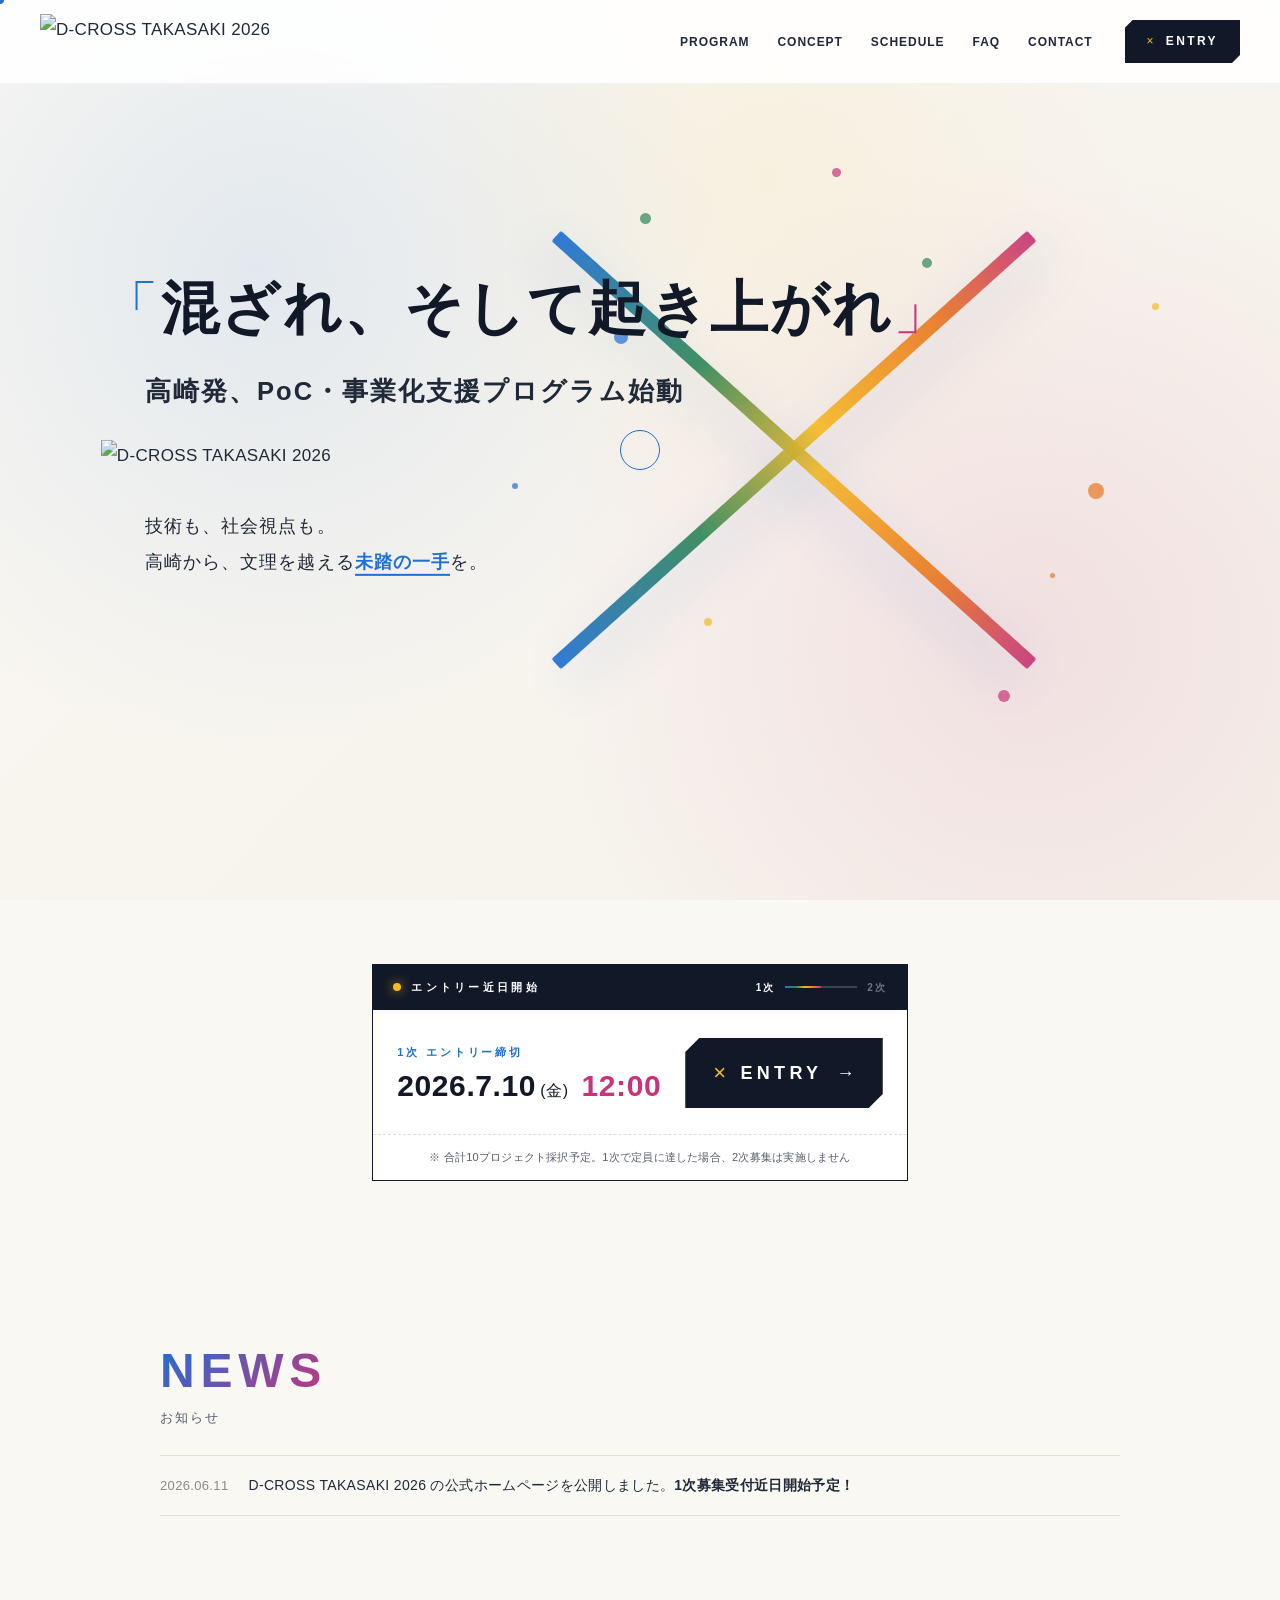
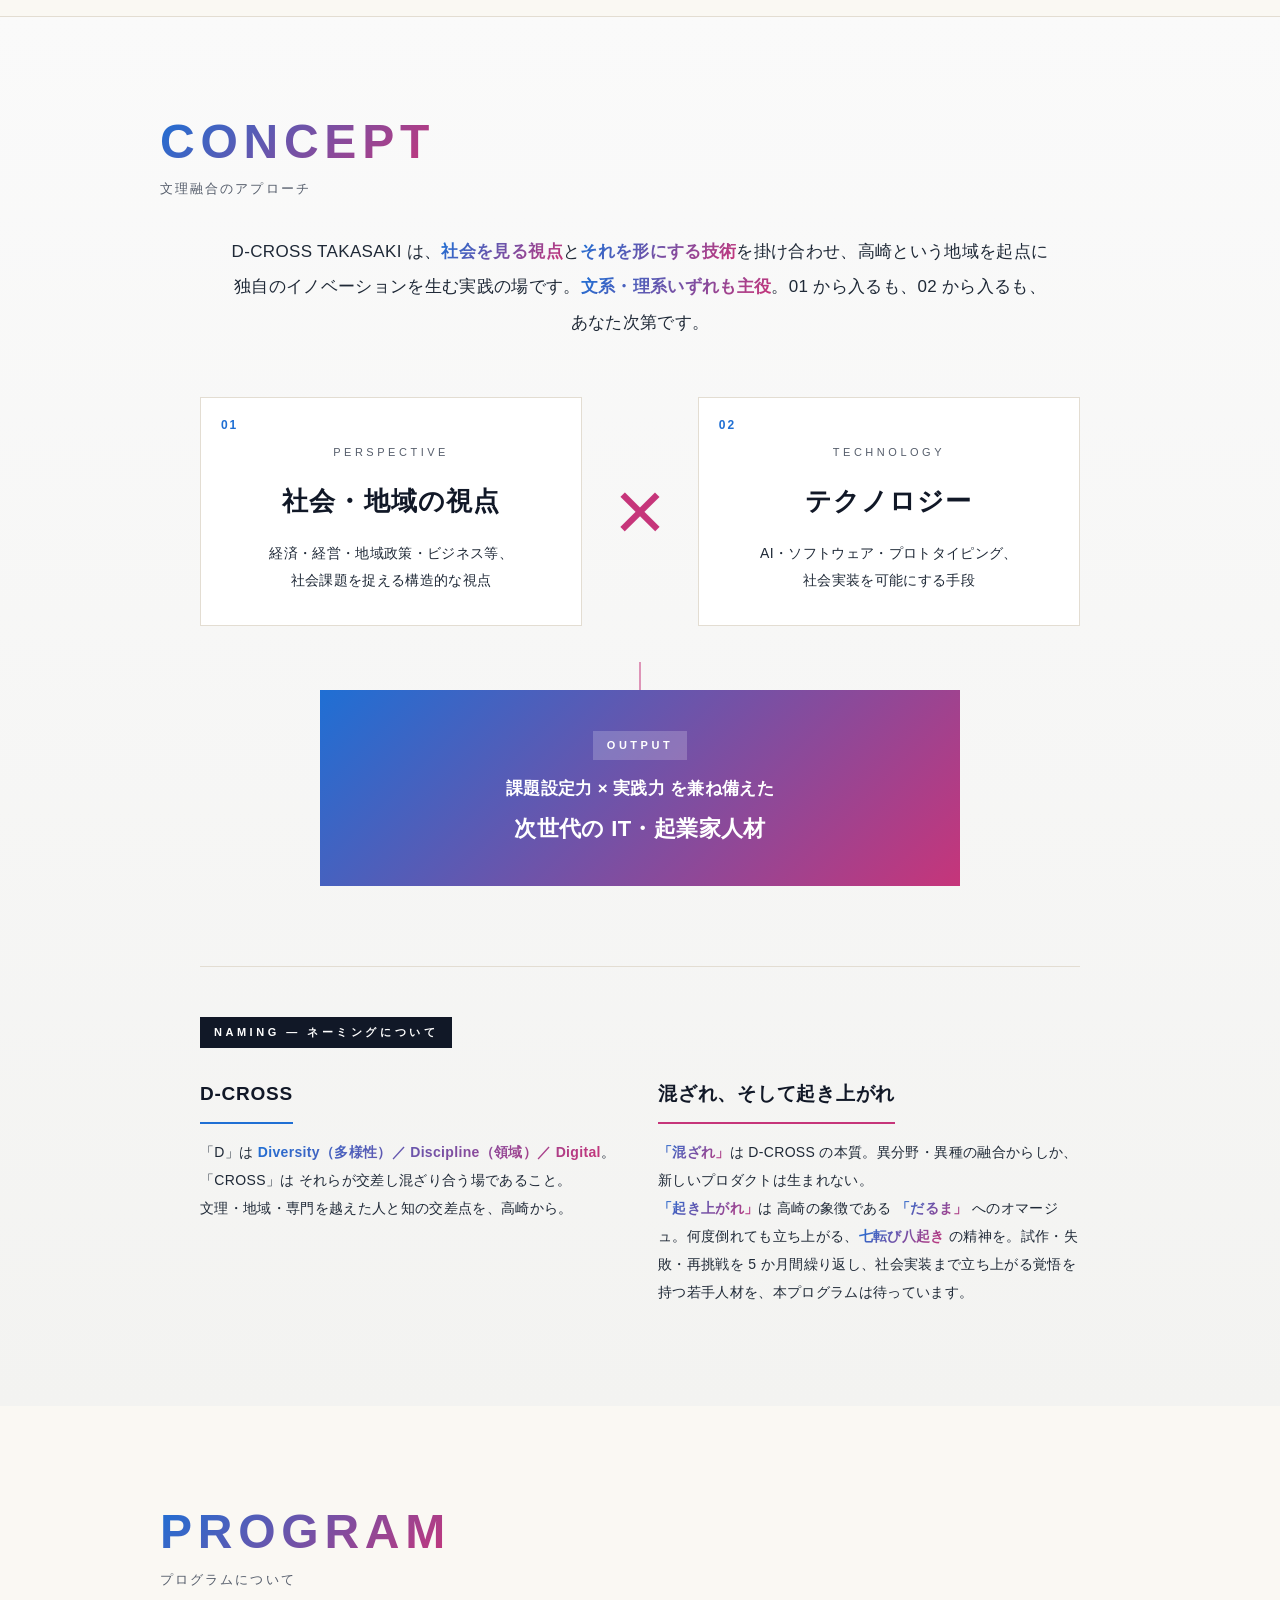
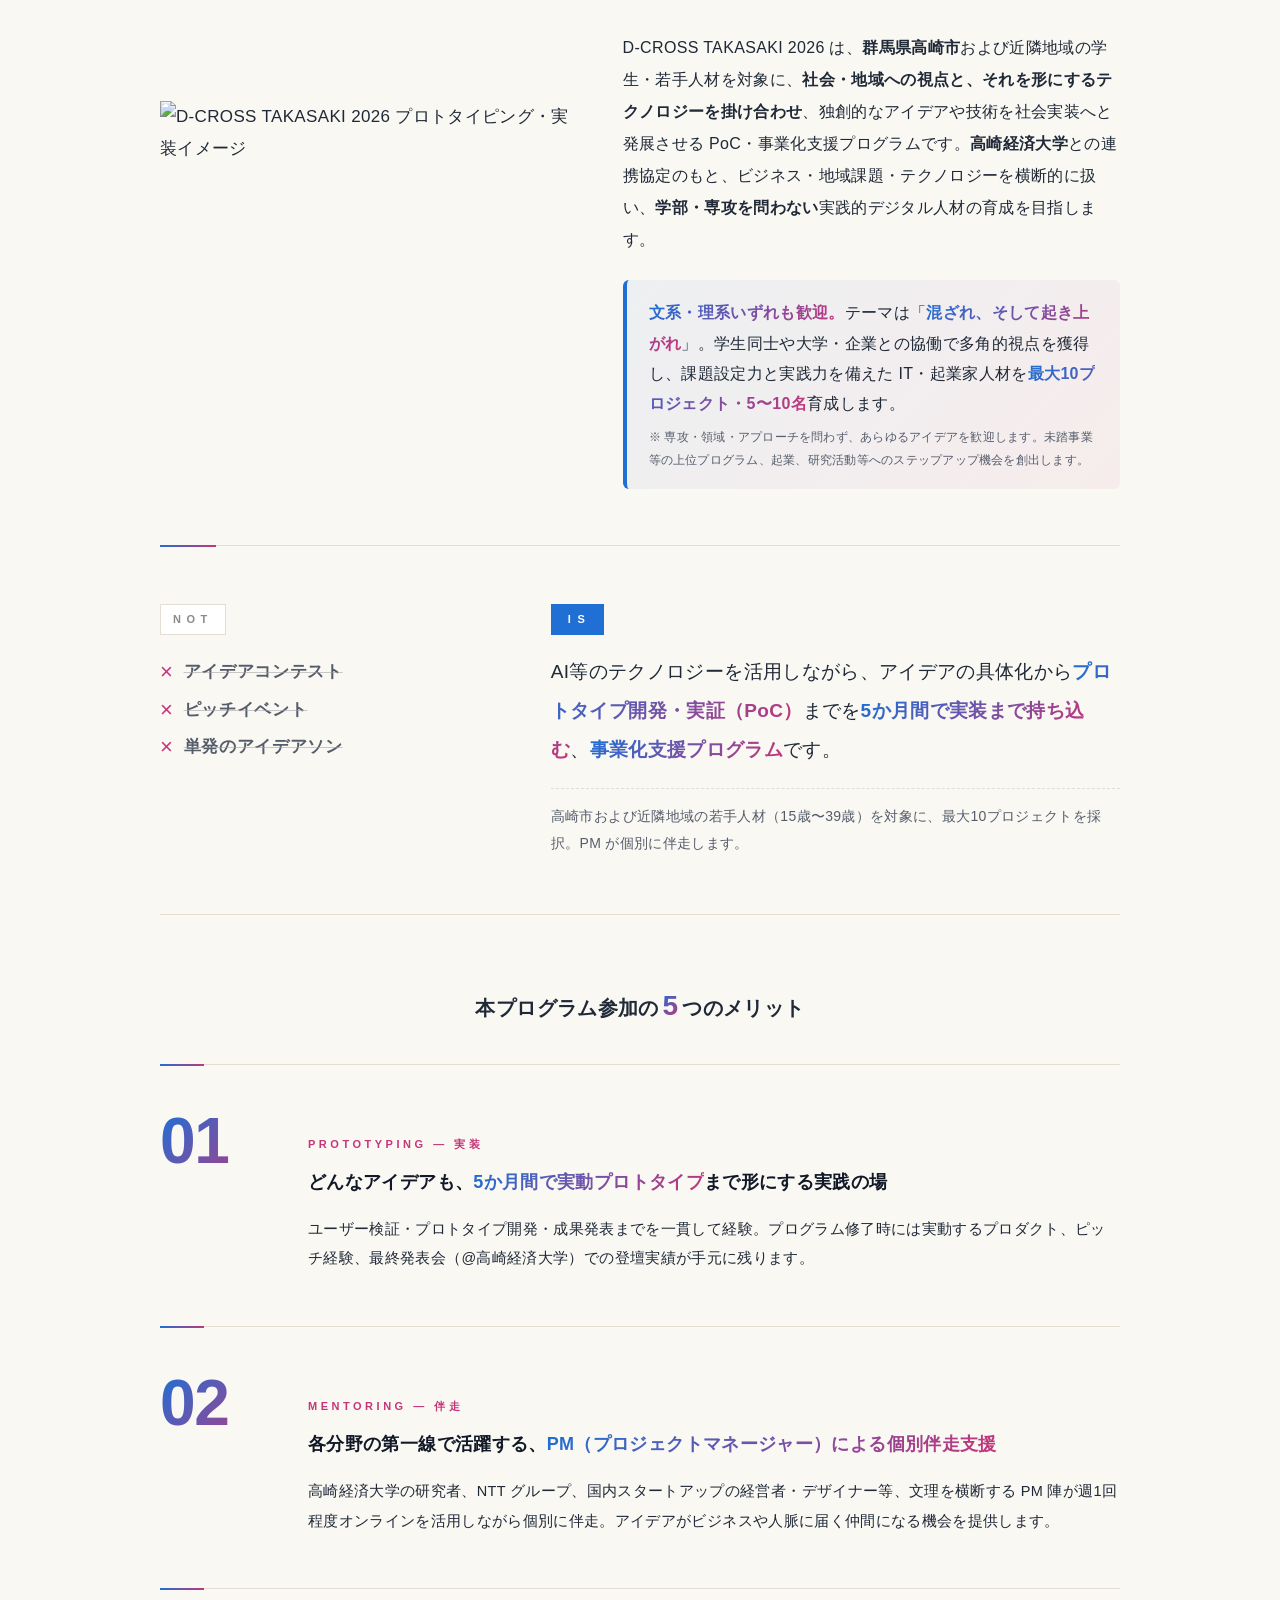
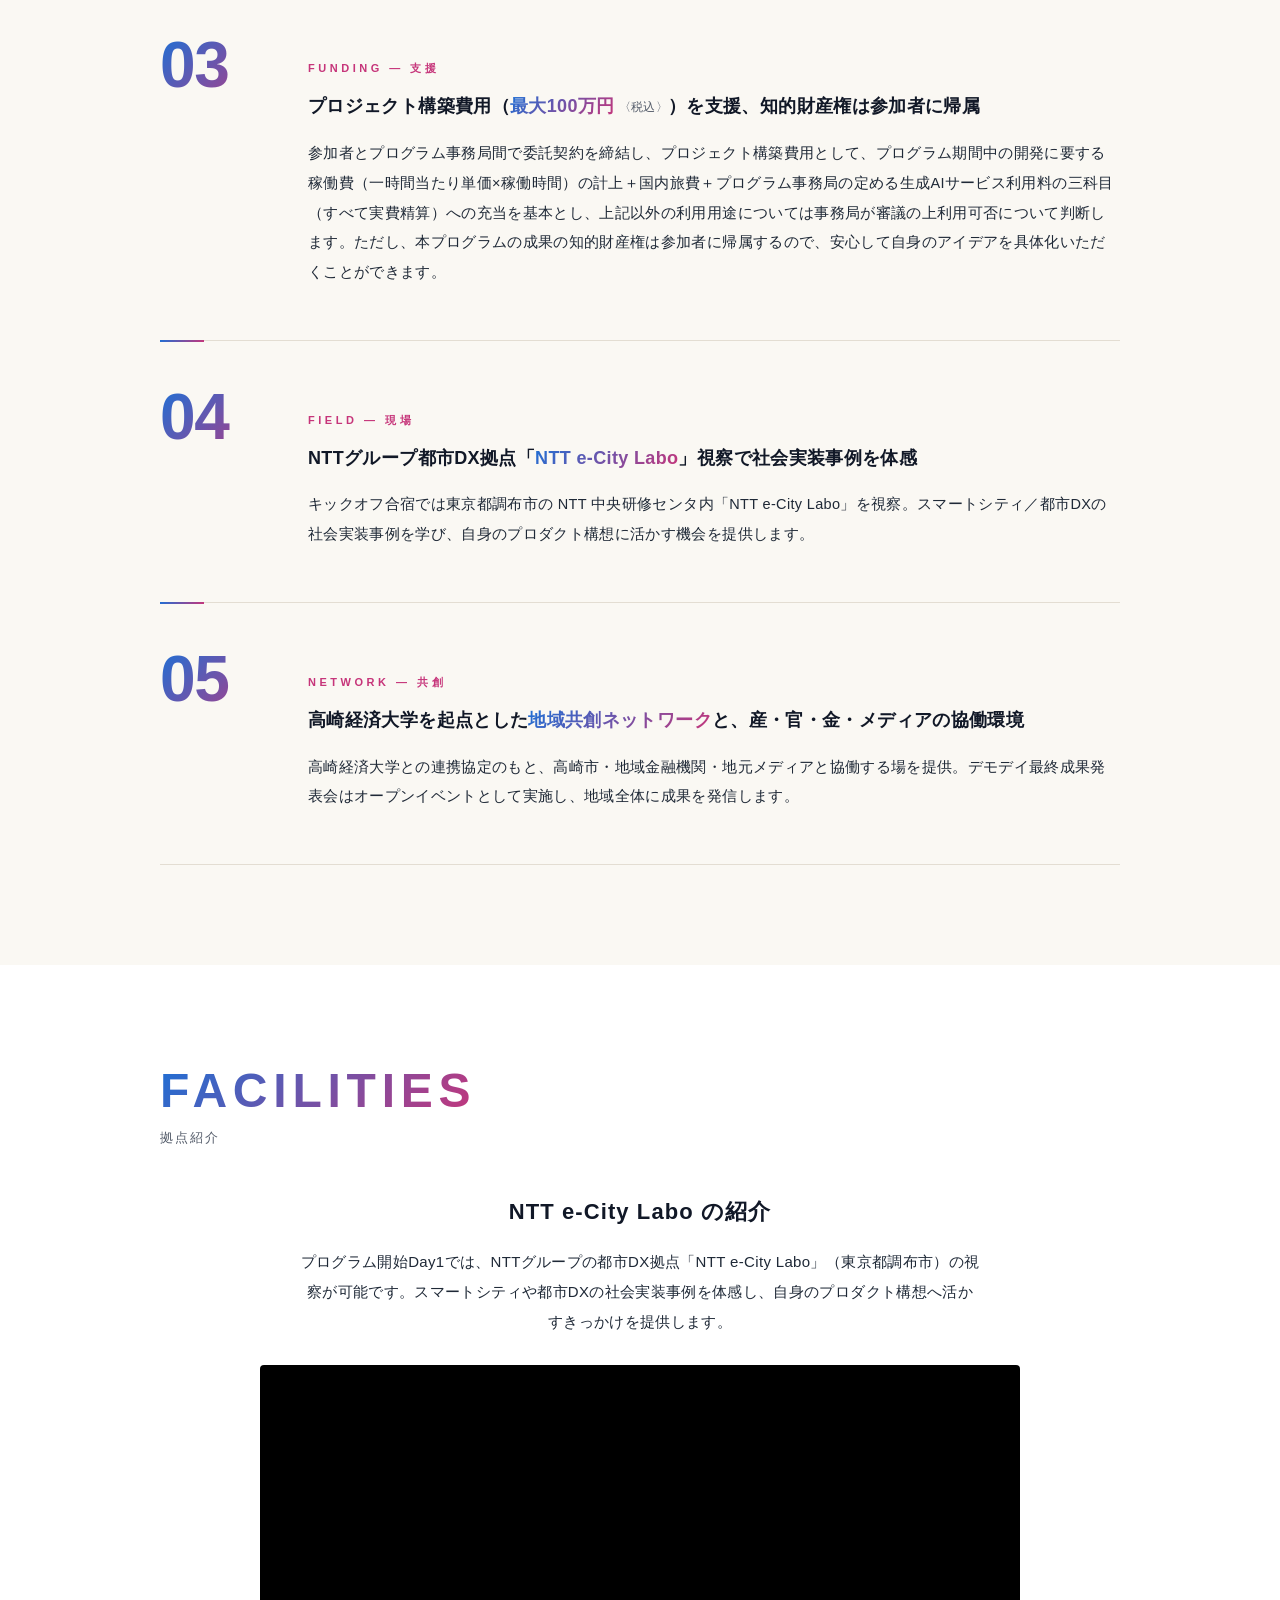
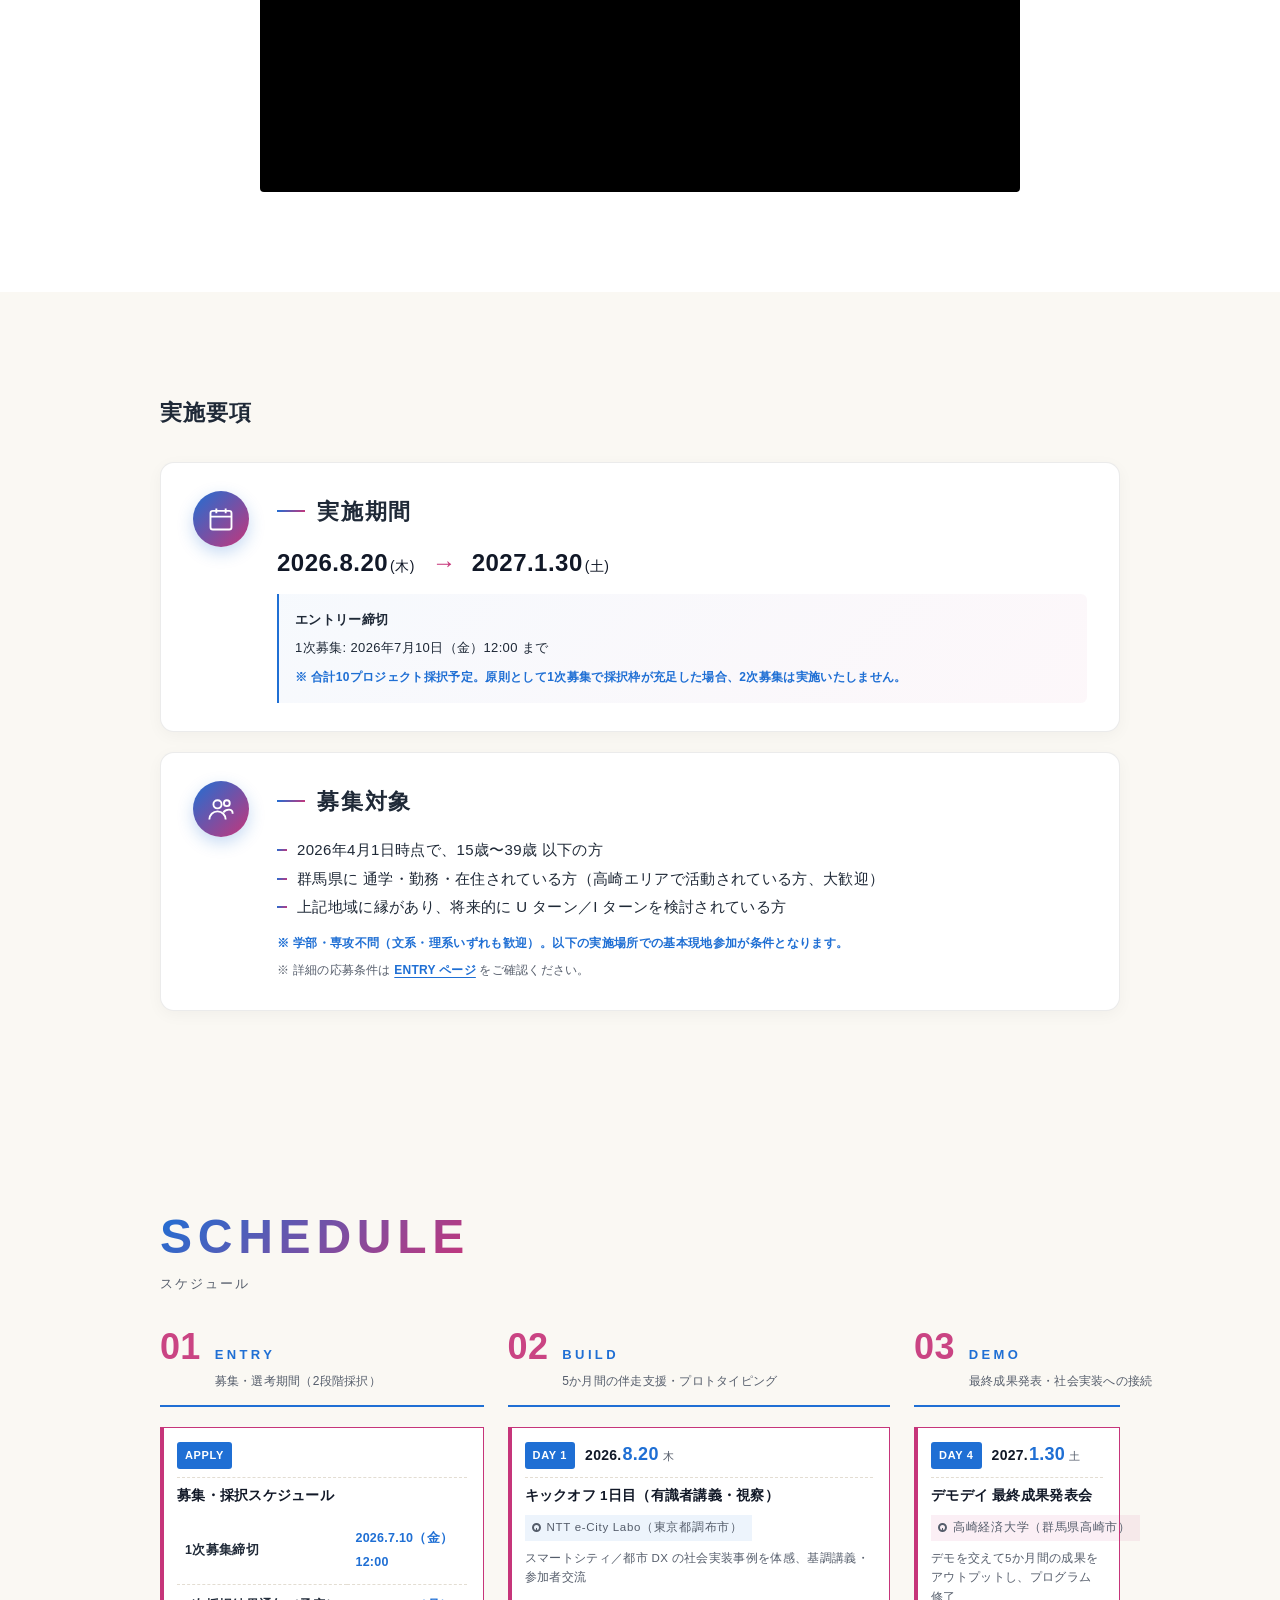
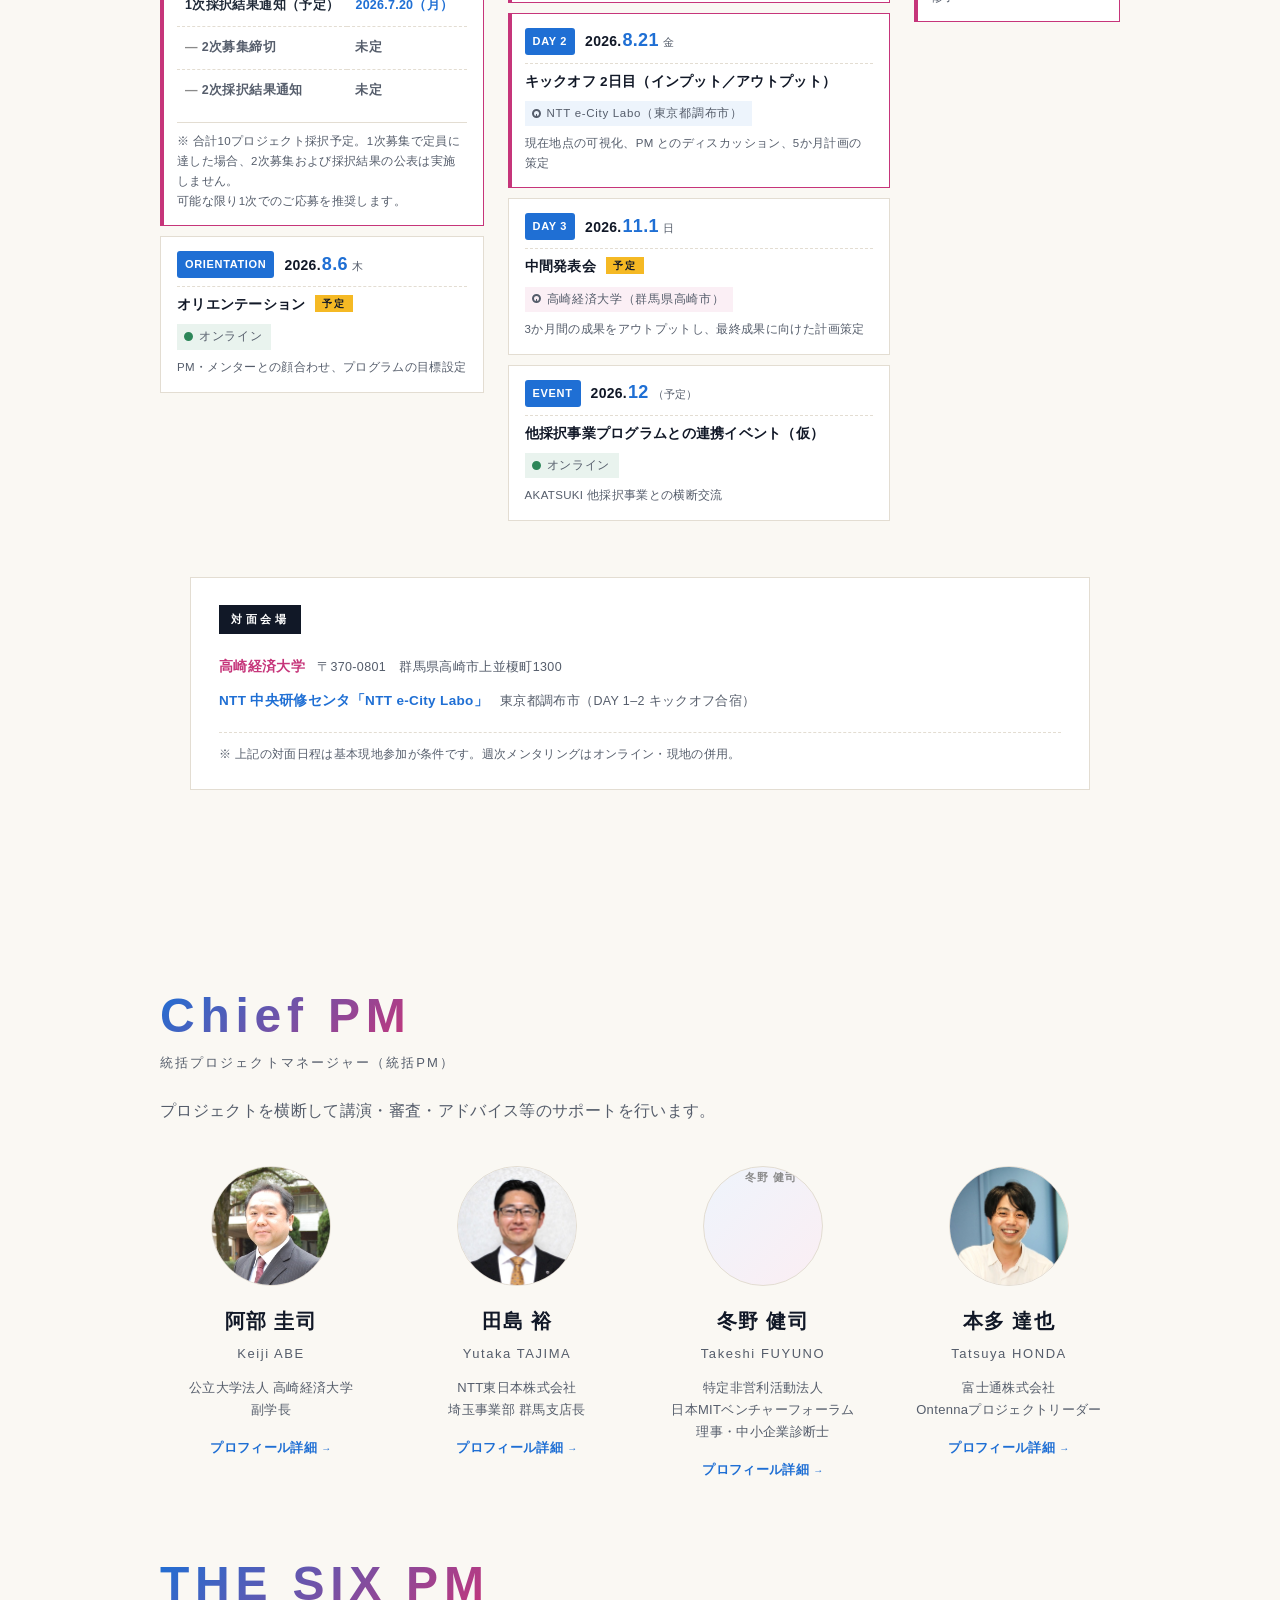
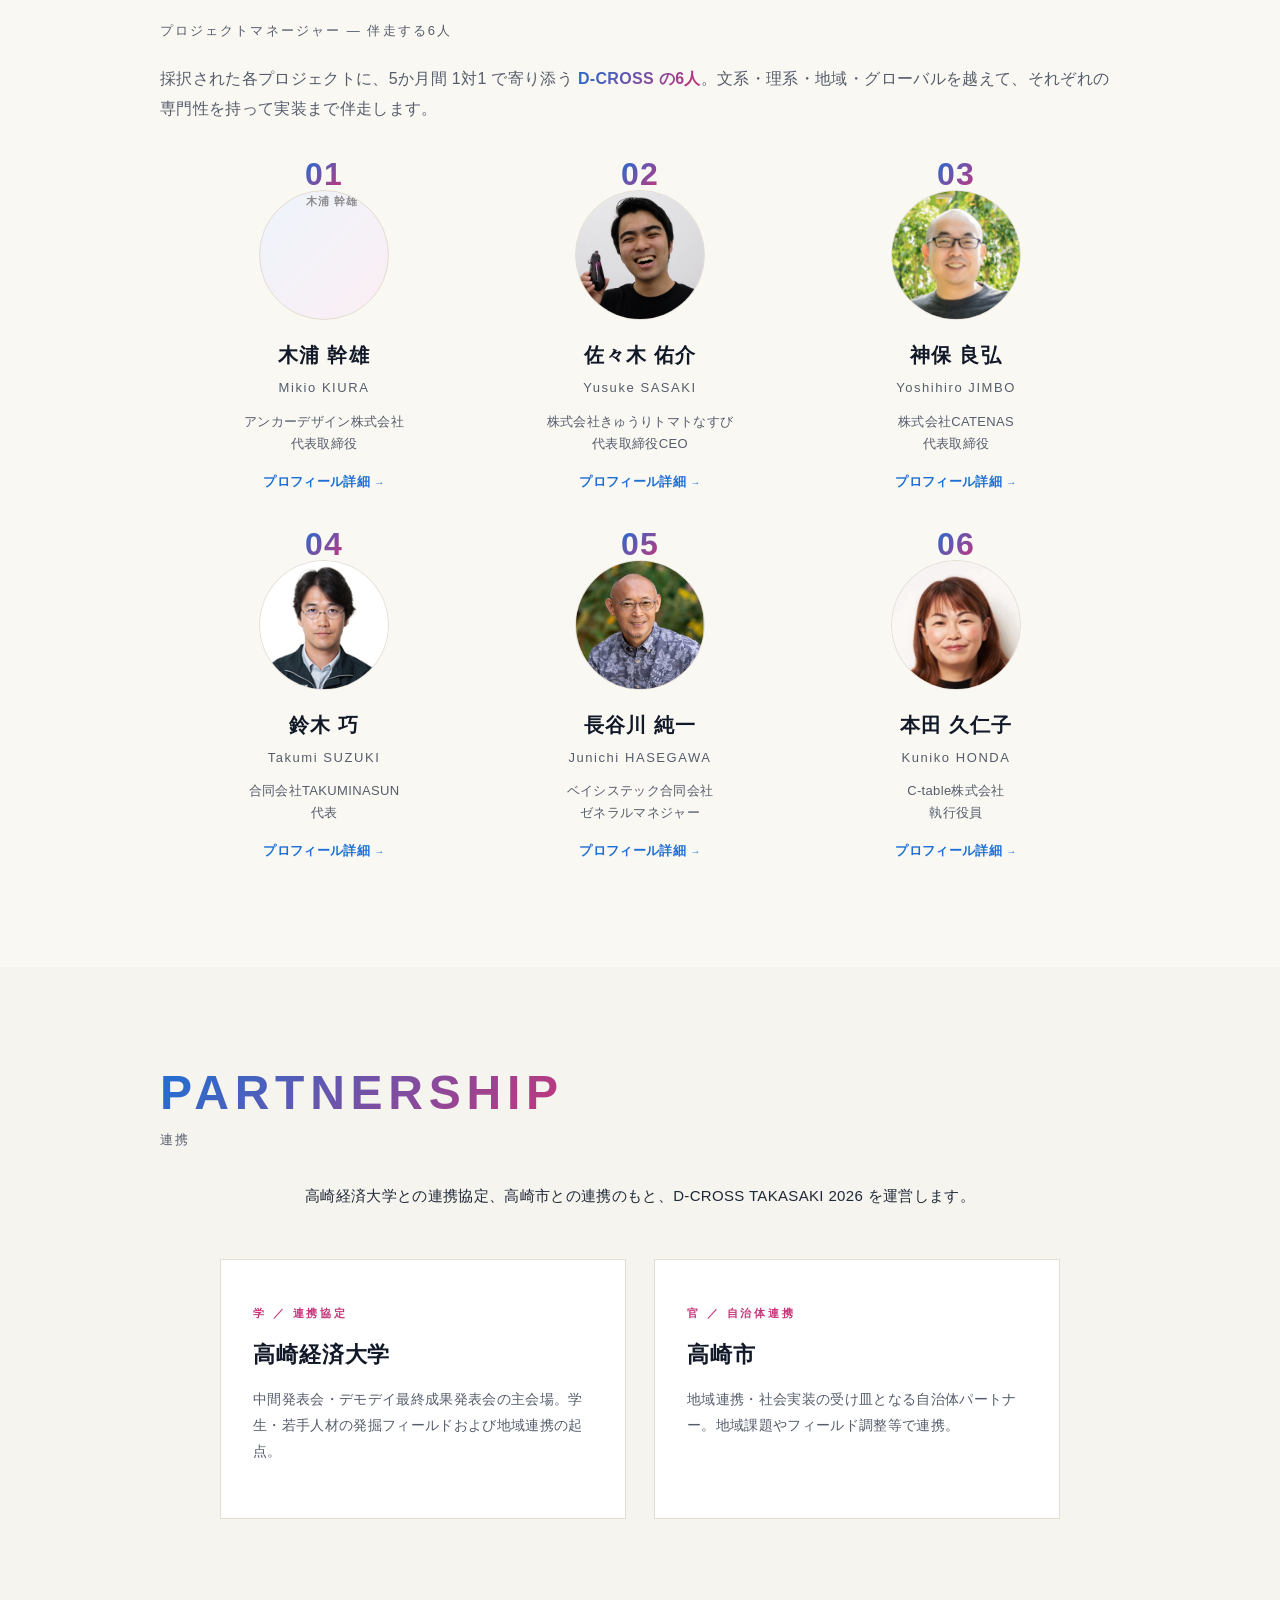
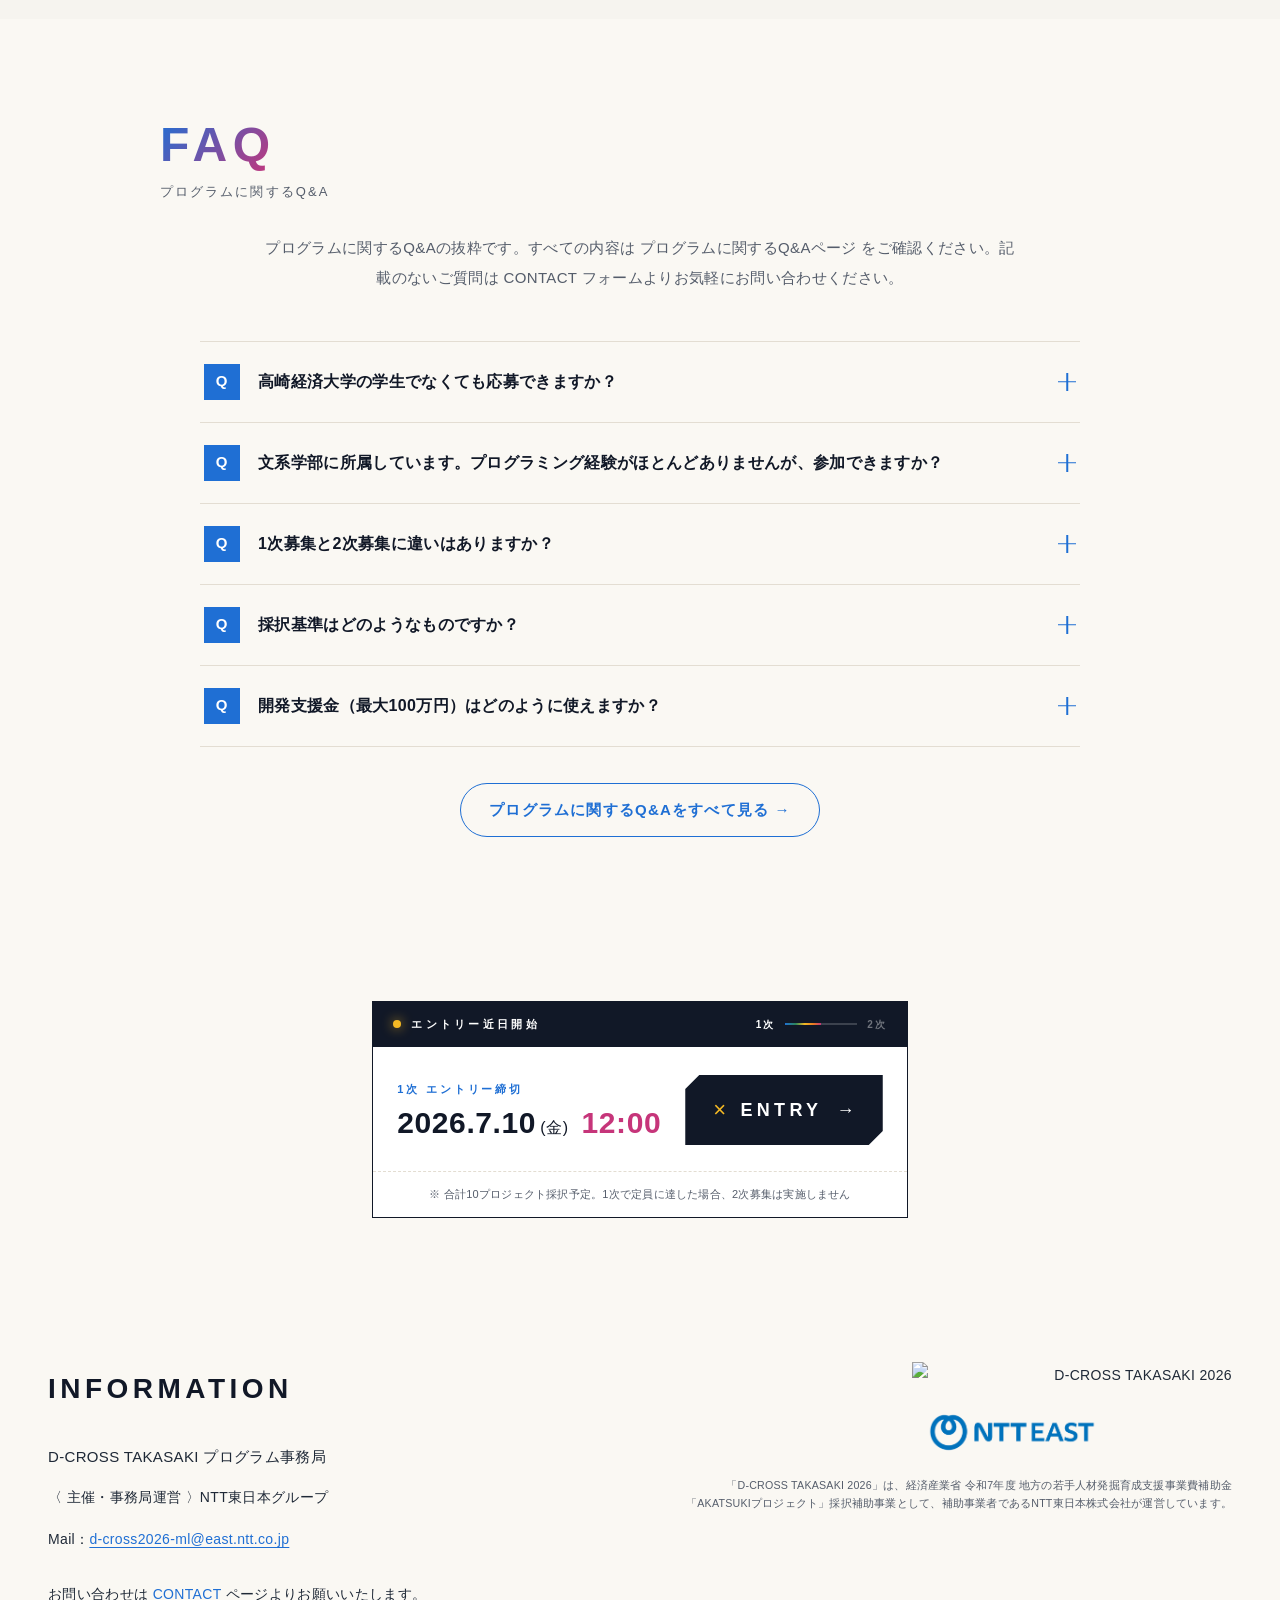
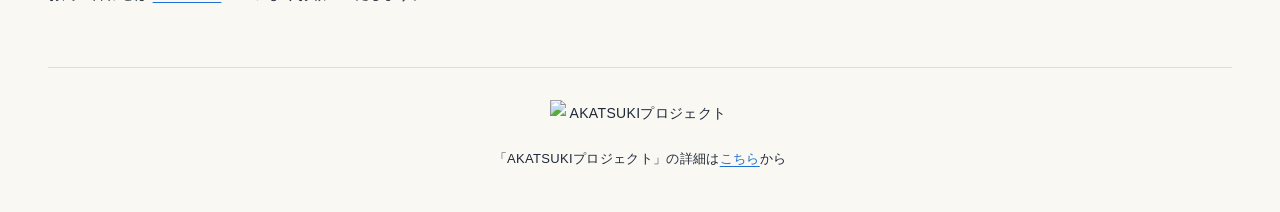
==== index.html @ 46b65ecf "CSP: allow YouTube embed (frame-src += youtube.com/youtube-nocookie.com, img-src += i.ytimg.com) — f" ====
<!DOCTYPE html>
<html lang="ja">
<head>
  <meta charset="UTF-8">
  <meta name="viewport" content="width=device-width, initial-scale=1.0">

  <!-- Content Security Policy (XSS 防御) -->
  <meta http-equiv="Content-Security-Policy" content="default-src 'self'; script-src 'self' 'unsafe-inline' https://www.googletagmanager.com https://www.google-analytics.com; style-src 'self' 'unsafe-inline' https://fonts.googleapis.com; font-src 'self' https://fonts.gstatic.com; img-src 'self' data: https://www.google-analytics.com https://i.ytimg.com; connect-src 'self' https://www.google-analytics.com https://*.google-analytics.com https://*.analytics.google.com https://*.googletagmanager.com; frame-src https://docs.google.com https://www.youtube.com https://www.youtube-nocookie.com; base-uri 'self'; form-action 'self'; object-src 'none'; frame-ancestors 'none'">
  <meta http-equiv="X-Content-Type-Options" content="nosniff">
  <meta name="referrer" content="strict-origin-when-cross-origin">

  <title>D-CROSS TAKASAKI 2026 ｜ 高崎発・若手人材向け PoC・事業化支援プログラム</title>
  <meta name="description" content="群馬県高崎市の学生・若手人材を対象に、社会・地域への視点とテクノロジーを掛け合わせ、独創的なアイデアや技術を社会実装へと発展させるPoC・事業化支援プログラム。文系・理系いずれも歓迎。開発支援金最大100万円。">

  <!-- favicon -->
  <link rel="icon" type="image/svg+xml" href="assets/images/favicon.svg">
  <link rel="icon" type="image/png" href="assets/images/favicon.png">
  <link rel="apple-touch-icon" href="assets/images/apple-touch-icon.png">

  <!-- Open Graph -->
  <meta property="og:title" content="D-CROSS TAKASAKI 2026 ｜ 高崎発・若手人材向け PoC・事業化支援プログラム">
  <meta property="og:description" content="群馬県高崎市の学生・若手人材を対象に、社会・地域への視点とテクノロジーを掛け合わせ、独創的なアイデアや技術を社会実装へと発展させるPoC・事業化支援プログラム。文系・理系いずれも歓迎。開発支援金最大100万円。">
  <meta property="og:image" content="https://d-cross-takasaki.com/assets/images/og-image.png">
  <meta property="og:image:width" content="1200">
  <meta property="og:image:height" content="630">
  <meta property="og:image:type" content="image/png">
  <meta property="og:url" content="https://d-cross-takasaki.com/">
  <meta property="og:type" content="website">
  <meta property="og:site_name" content="D-CROSS TAKASAKI 2026">
  <meta property="og:locale" content="ja_JP">
  <meta name="twitter:card" content="summary_large_image">
  <meta name="twitter:image" content="https://d-cross-takasaki.com/assets/images/og-image.png">

  <link rel="preconnect" href="https://fonts.googleapis.com">
  <link rel="preconnect" href="https://fonts.gstatic.com" crossorigin>
  <link href="https://fonts.googleapis.com/css2?family=Outfit:wght@400;500;600;700;800;900&family=Manrope:wght@400;500;600;700;800&family=Noto+Sans+JP:wght@400;500;700;900&family=Shippori+Mincho:wght@500;700;800&display=swap" rel="stylesheet">
  <link rel="stylesheet" href="css/style.css">

  <!-- Google tag (gtag.js) — D-CROSS TAKASAKI 2026 -->
  <script async src="https://www.googletagmanager.com/gtag/js?id=G-DREE8GZGRT"></script>
  <script>
    window.dataLayer = window.dataLayer || [];
    function gtag(){dataLayer.push(arguments);}
    gtag('js', new Date());
    gtag('config', 'G-DREE8GZGRT');
  </script>

  <!-- 構造化データ（JSON-LD / Event） -->
  <script type="application/ld+json">
  {
    "@context": "https://schema.org",
    "@type": "Event",
    "name": "D-CROSS TAKASAKI 2026",
    "description": "群馬県高崎市の学生・若手人材を対象に、社会・地域への視点とテクノロジーを掛け合わせ、独創的なアイデアや技術を社会実装へと発展させるPoC・事業化支援プログラム。",
    "image": "https://d-cross-takasaki.com/assets/images/og-image.png",
    "url": "https://d-cross-takasaki.com/",
    "inLanguage": "ja",
    "eventAttendanceMode": "https://schema.org/MixedEventAttendanceMode",
    "eventStatus": "https://schema.org/EventScheduled",
    "startDate": "2026-08-20",
    "endDate": "2027-01-30",
    "location": [
      {
        "@type": "Place",
        "name": "高崎経済大学",
        "address": {
          "@type": "PostalAddress",
          "streetAddress": "上並榎町1300",
          "addressLocality": "高崎市",
          "addressRegion": "群馬県",
          "postalCode": "370-0801",
          "addressCountry": "JP"
        }
      },
      {
        "@type": "Place",
        "name": "NTT中央研修センタ「NTT e-City Labo」",
        "address": {
          "@type": "PostalAddress",
          "addressLocality": "調布市",
          "addressRegion": "東京都",
          "addressCountry": "JP"
        }
      }
    ],
    "organizer": {
      "@type": "Organization",
      "name": "D-CROSS TAKASAKI プログラム事務局（補助事業者：NTT東日本株式会社）",
      "email": "d-cross2026-ml@east.ntt.co.jp",
      "url": "https://d-cross-takasaki.com/"
    },
    "audience": {
      "@type": "Audience",
      "audienceType": "群馬県在住・通学・勤務の15〜39歳の学生・若手人材"
    },
    "offers": {
      "@type": "Offer",
      "price": "0",
      "priceCurrency": "JPY",
      "availability": "https://schema.org/InStock",
      "url": "https://d-cross-takasaki.com/entry.html",
      "validFrom": "2026-06-01",
      "validThrough": "2026-07-10T12:00:00+09:00"
    }
  }
  </script>
</head>
<body>

<!-- Custom Cursor -->
<div class="cursor-dot" id="cursorDot" aria-hidden="true"></div>
<div class="cursor-ring" id="cursorRing" aria-hidden="true"></div>

<!-- HEADER -->
<header>
  <a href="#" class="header-logo">
    <img src="assets/images/logo-d-cross.svg" alt="D-CROSS TAKASAKI 2026" class="header-logo-img">
  </a>
  <button class="nav-toggle" id="navToggle" aria-label="メニュー"><span></span><span></span><span></span></button>
  <div class="header-right">
    <nav>
      <ul>
        <li><a href="#program">PROGRAM</a></li>
        <li><a href="#concept">CONCEPT</a></li>
        <li><a href="#schedule">SCHEDULE</a></li>
        <li><a href="faq.html">FAQ</a></li>
        <li><a href="contact.html">CONTACT</a></li>
      </ul>
    </nav>
    <a href="entry.html" class="header-entry">ENTRY</a>
  </div>
</header>

<!-- MOBILE NAV -->
<div class="mobile-nav" id="mobileNav">
  <ul>
    <li><a href="#program">PROGRAM</a></li>
    <li><a href="#concept">CONCEPT</a></li>
    <li><a href="#schedule">SCHEDULE</a></li>
    <li><a href="faq.html">FAQ</a></li>
    <li><a href="contact.html">CONTACT</a></li>
  </ul>
  <div class="mobile-nav-cta">
    <a href="entry.html" class="header-entry">ENTRY</a>
  </div>
</div>

<!-- HERO -->
<section class="hero">
  <div class="footprint-trail" id="footprintTrail" aria-hidden="true"></div>
  <div class="hero-particles" aria-hidden="true">
    <span></span><span></span><span></span><span></span><span></span>
    <span></span><span></span><span></span><span></span><span></span>
  </div>
  <div class="hero-text">
    <p class="hero-catch">
      <span class="hero-catch-main"><span class="q q-l">「</span>混ざれ、そして起き上がれ<span class="q q-r">」</span></span>
      <span class="hero-catch-sub">高崎発、PoC・事業化支援プログラム始動</span>
    </p>
    <div class="hero-logo-wrap">
      <img src="assets/images/logo-d-cross.svg" alt="D-CROSS TAKASAKI 2026" class="hero-logo-img">
    </div>
    <p class="hero-tagline">
      技術も、社会視点も。<br>
      高崎から、文理を越える<span class="hero-tagline-accent">未踏の一手</span>を。
    </p>
  </div>
</section>

<!-- HERO CTA -->
<div class="hero-cta-wrap">
  <a href="entry.html" class="dc-cta" aria-label="D-CROSS TAKASAKI 2026 エントリー">
    <div class="dc-cta-head">
      <span class="dc-cta-status">
        <span class="dc-cta-status-dot" aria-hidden="true"></span>
        <span class="dc-cta-status-label">エントリー近日開始</span>
      </span>
      <span class="dc-cta-progress" aria-hidden="true">
        <span class="dc-cta-progress-stage dc-cta-progress-stage--active">1次</span>
        <span class="dc-cta-progress-bar"><span class="dc-cta-progress-fill"></span></span>
        <span class="dc-cta-progress-stage">2次</span>
      </span>
    </div>
    <div class="dc-cta-body">
      <div class="dc-cta-info">
        <span class="dc-cta-info-label">1次 エントリー締切</span>
        <p class="dc-cta-info-date">2026.7.10<span class="dow">(金)</span> <span class="dc-cta-time">12:00</span></p>
      </div>
      <div class="dc-cta-action">
        <span class="dc-cta-action-mark" aria-hidden="true">×</span>
        <span class="dc-cta-action-label">ENTRY</span>
        <span class="dc-cta-action-arrow" aria-hidden="true">→</span>
      </div>
    </div>
    <p class="dc-cta-note">※ 合計10プロジェクト採択予定。1次で定員に達した場合、2次募集は実施しません</p>
  </a>
</div>

<!-- NEWS -->
<section class="section" id="news">
  <div class="section-inner fade-in">
    <div class="section-heading">
      <span class="section-heading-en">NEWS</span>
      <p class="section-heading-ja">お知らせ</p>
    </div>
    <div class="news-list">
      <div class="news-item">
        <span class="news-date">2026.06.11</span>
        <p>D-CROSS TAKASAKI 2026 の公式ホームページを公開しました。<strong>1次募集受付近日開始予定！</strong></p>
      </div>
    </div>
  </div>
</section>

<!-- CONCEPT -->
<section class="section concept-section" id="concept">
  <div class="section-inner">
    <div class="section-heading fade-in">
      <span class="section-heading-en">CONCEPT</span>
      <p class="section-heading-ja">文理融合のアプローチ</p>
    </div>
    <p class="concept-lead fade-in">D-CROSS TAKASAKI は、<strong>社会を見る視点</strong>と<strong>それを形にする技術</strong>を掛け合わせ、高崎という地域を起点に独自のイノベーションを生む実践の場です。<strong>文系・理系いずれも主役</strong>。01 から入るも、02 から入るも、あなた次第です。</p>

    <div class="concept-axis fade-in">
      <article class="concept-pole">
        <span class="concept-pole-index">01</span>
        <span class="concept-pole-label">Perspective</span>
        <h4>社会・地域の視点</h4>
        <p>経済・経営・地域政策・ビジネス等、<br>社会課題を捉える構造的な視点</p>
      </article>
      <span class="concept-cross" aria-hidden="true">×</span>
      <article class="concept-pole">
        <span class="concept-pole-index">02</span>
        <span class="concept-pole-label">Technology</span>
        <h4>テクノロジー</h4>
        <p>AI・ソフトウェア・プロトタイピング、<br>社会実装を可能にする手段</p>
      </article>
    </div>

    <div class="concept-output fade-in">
      <span class="concept-output-label">OUTPUT</span>
      <p>課題設定力 × 実践力 を兼ね備えた<br><strong>次世代の IT・起業家人材</strong></p>
    </div>

    <div class="concept-naming fade-in">
      <p class="concept-naming-label">NAMING — ネーミングについて</p>
      <div class="concept-naming-grid">
        <article class="concept-naming-item">
          <h4 class="concept-naming-key">D-CROSS</h4>
          <p>「D」は <strong>Diversity（多様性）／ Discipline（領域）／ Digital</strong>。<br>「CROSS」は それらが交差し混ざり合う場であること。<br>文理・地域・専門を越えた人と知の交差点を、高崎から。</p>
        </article>
        <article class="concept-naming-item">
          <h4 class="concept-naming-key">混ざれ、そして起き上がれ</h4>
          <p><strong>「混ざれ」</strong>は D-CROSS の本質。異分野・異種の融合からしか、新しいプロダクトは生まれない。<br><strong>「起き上がれ」</strong>は 高崎の象徴である <strong>「だるま」</strong> へのオマージュ。何度倒れても立ち上がる、<strong>七転び八起き</strong> の精神を。試作・失敗・再挑戦を 5 か月間繰り返し、社会実装まで立ち上がる覚悟を持つ若手人材を、本プログラムは待っています。</p>
        </article>
      </div>
    </div>
  </div>
</section>

<!-- PROGRAM (ABOUT統合) -->
<section class="section" id="program">
  <div class="section-inner">
    <div class="section-heading fade-in">
      <span class="section-heading-en">PROGRAM</span>
      <p class="section-heading-ja">プログラムについて</p>
    </div>

    <div class="program-intro fade-in">
      <div class="program-intro-visual">
        <img src="assets/images/program-intro.jpg" alt="D-CROSS TAKASAKI 2026 プロトタイピング・実装イメージ">
      </div>
      <div class="program-intro-text">
        <p>D-CROSS TAKASAKI 2026 は、<strong>群馬県高崎市</strong>および近隣地域の学生・若手人材を対象に、<strong>社会・地域への視点と、それを形にするテクノロジーを掛け合わせ</strong>、独創的なアイデアや技術を社会実装へと発展させる PoC・事業化支援プログラムです。<strong>高崎経済大学</strong>との連携協定のもと、ビジネス・地域課題・テクノロジーを横断的に扱い、<strong>学部・専攻を問わない</strong>実践的デジタル人材の育成を目指します。</p>
        <p class="about-highlight"><strong>文系・理系いずれも歓迎。</strong>テーマは「<strong>混ざれ、そして起き上がれ</strong>」。学生同士や大学・企業との協働で多角的視点を獲得し、課題設定力と実践力を備えた IT・起業家人材を<strong>最大10プロジェクト・5〜10名</strong>育成します。<span class="about-highlight-note">※ 専攻・領域・アプローチを問わず、あらゆるアイデアを歓迎します。未踏事業等の上位プログラム、起業、研究活動等へのステップアップ機会を創出します。</span></p>
      </div>
    </div>

    <div class="program-statement fade-in">
      <div class="program-not">
        <span class="program-stamp-label">NOT</span>
        <ul class="program-not-list">
          <li><span class="dc-x" aria-hidden="true">×</span>アイデアコンテスト</li>
          <li><span class="dc-x" aria-hidden="true">×</span>ピッチイベント</li>
          <li><span class="dc-x" aria-hidden="true">×</span>単発のアイデアソン</li>
        </ul>
      </div>
      <div class="program-is">
        <span class="program-stamp-label program-stamp-label--is">IS</span>
        <p class="program-is-text">AI等のテクノロジーを活用しながら、アイデアの具体化から<strong>プロトタイプ開発・実証（PoC）</strong>までを<strong>5か月間で実装まで持ち込む</strong>、<strong>事業化支援プログラム</strong>です。</p>
        <p class="program-is-sub">高崎市および近隣地域の若手人材（15歳〜39歳）を対象に、最大10プロジェクトを採択。PM が個別に伴走します。</p>
      </div>
    </div>

    <p class="merits-heading fade-in">本プログラム参加の<span class="merits-heading-num">5</span>つのメリット</p>
    <div class="merits-list merits-feature fade-in">
      <article class="merit-feature">
        <div class="merit-feature-num" aria-hidden="true">01</div>
        <div class="merit-feature-body">
          <span class="merit-feature-tag">PROTOTYPING — 実装</span>
          <h5>どんなアイデアも、<strong>5か月間で実動プロトタイプ</strong>まで形にする実践の場</h5>
          <p class="merit-feature-text">ユーザー検証・プロトタイプ開発・成果発表までを一貫して経験。プログラム修了時には実動するプロダクト、ピッチ経験、最終発表会（@高崎経済大学）での登壇実績が手元に残ります。</p>
        </div>
      </article>

      <article class="merit-feature">
        <div class="merit-feature-num" aria-hidden="true">02</div>
        <div class="merit-feature-body">
          <span class="merit-feature-tag">MENTORING — 伴走</span>
          <h5>各分野の第一線で活躍する、<strong>PM（プロジェクトマネージャー）による個別伴走支援</strong></h5>
          <p class="merit-feature-text">高崎経済大学の研究者、NTT グループ、国内スタートアップの経営者・デザイナー等、文理を横断する PM 陣が週1回程度オンラインを活用しながら個別に伴走。アイデアがビジネスや人脈に届く仲間になる機会を提供します。</p>
        </div>
      </article>

      <article class="merit-feature">
        <div class="merit-feature-num" aria-hidden="true">03</div>
        <div class="merit-feature-body">
          <span class="merit-feature-tag">FUNDING — 支援</span>
          <h5 class="h5-1line">プロジェクト構築費用（<strong>最大100万円</strong><span class="merit-inline-note">〈税込〉</span>）を支援、知的財産権は参加者に帰属</h5>
          <p class="merit-feature-text">参加者とプログラム事務局間で委託契約を締結し、プロジェクト構築費用として、プログラム期間中の開発に要する稼働費（一時間当たり単価×稼働時間）の計上＋国内旅費＋プログラム事務局の定める生成AIサービス利用料の三科目（すべて実費精算）への充当を基本とし、上記以外の利用用途については事務局が審議の上利用可否について判断します。ただし、本プログラムの成果の知的財産権は参加者に帰属するので、安心して自身のアイデアを具体化いただくことができます。</p>
        </div>
      </article>

      <article class="merit-feature">
        <div class="merit-feature-num" aria-hidden="true">04</div>
        <div class="merit-feature-body">
          <span class="merit-feature-tag">FIELD — 現場</span>
          <h5 class="h5-1line">NTTグループ都市DX拠点「<strong>NTT e-City Labo</strong>」視察で社会実装事例を体感</h5>
          <p class="merit-feature-text">キックオフ合宿では東京都調布市の NTT 中央研修センタ内「NTT e-City Labo」を視察。スマートシティ／都市DXの社会実装事例を学び、自身のプロダクト構想に活かす機会を提供します。</p>
        </div>
      </article>

      <article class="merit-feature">
        <div class="merit-feature-num" aria-hidden="true">05</div>
        <div class="merit-feature-body">
          <span class="merit-feature-tag">NETWORK — 共創</span>
          <h5 class="h5-1line">高崎経済大学を起点とした<strong>地域共創ネットワーク</strong>と、産・官・金・メディアの協働環境</h5>
          <p class="merit-feature-text">高崎経済大学との連携協定のもと、高崎市・地域金融機関・地元メディアと協働する場を提供。デモデイ最終成果発表会はオープンイベントとして実施し、地域全体に成果を発信します。</p>
        </div>
      </article>
    </div>
  </div>
</section>

<!-- FACILITIES (旧CONTENTS) -->
<section class="section facilities-section" id="facilities">
  <div class="section-inner">
    <div class="section-heading fade-in">
      <span class="section-heading-en">FACILITIES</span>
      <p class="section-heading-ja">拠点紹介</p>
    </div>
    <div class="facilities-block fade-in">
      <h3 class="facilities-title">NTT e-City Labo の紹介</h3>
      <p class="facilities-intro">プログラム開始Day1では、NTTグループの都市DX拠点「NTT e-City Labo」（東京都調布市）の視察が可能です。スマートシティや都市DXの社会実装事例を体感し、自身のプロダクト構想へ活かすきっかけを提供します。</p>
      <div class="facilities-video">
        <iframe width="560" height="315" src="https://www.youtube.com/embed/waGzfytAqOc?si=ZwrW3-Qjwob54xBf" title="NTT e-City Labo の紹介" frameborder="0" allow="accelerometer; autoplay; clipboard-write; encrypted-media; gyroscope; picture-in-picture; web-share" referrerpolicy="strict-origin-when-cross-origin" allowfullscreen></iframe>
      </div>
    </div>
  </div>
</section>

<!-- 実施要項 -->
<section class="section" id="requirements">
  <div class="section-inner fade-in">
    <h3 class="req-title">実施要項</h3>
    <div class="req-cards">
      <div class="req-card">
        <div class="req-card-icon">
          <svg viewBox="0 0 24 24" fill="none" stroke="currentColor" stroke-width="1.6">
            <rect x="3" y="5" width="18" height="16" rx="2"/>
            <path d="M3 10h18M8 3v4M16 3v4"/>
          </svg>
        </div>
        <div class="req-card-body">
          <p class="req-card-label">実施期間</p>
          <p class="req-card-main">2026.8.20<span class="req-dow">(木)</span> <span class="req-arrow">→</span> 2027.1.30<span class="req-dow">(土)</span></p>
          <div class="req-card-notes">
            <p class="req-note-head">エントリー締切</p>
            <p>1次募集: 2026年7月10日（金）12:00 まで</p>
            <p class="req-note-warn">※ 合計10プロジェクト採択予定。原則として1次募集で採択枠が充足した場合、2次募集は実施いたしません。</p>
          </div>
        </div>
      </div>

      <div class="req-card">
        <div class="req-card-icon">
          <svg viewBox="0 0 24 24" fill="none" stroke="currentColor" stroke-width="1.6">
            <circle cx="9" cy="8" r="3.5"/>
            <path d="M2 21c0-3.8 3.1-7 7-7s7 3.2 7 7"/>
            <circle cx="17" cy="7" r="2.5"/>
            <path d="M14 15c1-1.5 2.8-2.5 4.8-2.5 2 0 3.2 1.5 3.2 3.5"/>
          </svg>
        </div>
        <div class="req-card-body">
          <p class="req-card-label">募集対象</p>
          <ul class="req-list">
            <li>2026年4月1日時点で、15歳〜39歳 以下の方</li>
            <li>群馬県に 通学・勤務・在住されている方（高崎エリアで活動されている方、大歓迎）</li>
            <li>上記地域に縁があり、将来的に U ターン／I ターンを検討されている方</li>
          </ul>
          <p class="req-note-warn">※ <strong>学部・専攻不問（文系・理系いずれも歓迎）</strong>。以下の実施場所での基本現地参加が条件となります。</p>
          <p class="req-note-link">※ 詳細の応募条件は <a href="entry.html">ENTRY ページ</a> をご確認ください。</p>
        </div>
      </div>

    </div>
  </div>
</section>

<!-- SCHEDULE -->
<section class="schedule-section" id="schedule">
  <div class="schedule-inner">
    <div class="section-heading fade-in">
      <span class="section-heading-en">SCHEDULE</span>
      <p class="section-heading-ja">スケジュール</p>
    </div>

    <div class="schedule-timeline schedule-horizontal fade-in">

      <div class="schedule-phase-column">
        <div class="schedule-phase-marker">
          <span class="schedule-phase-num">01</span>
          <div class="schedule-phase-content">
            <h4>ENTRY</h4>
            <p>募集・選考期間（2段階採択）</p>
          </div>
        </div>
        <div class="schedule-phase-items">
          <div class="schedule-item active">
            <div class="schedule-date-block">
              <span class="schedule-day-label">APPLY</span>
            </div>
            <div class="schedule-content">
              <h3>募集・採択スケジュール</h3>
              <table class="recruit-table">
                <tr>
                  <td class="recruit-label">1次募集締切</td>
                  <td class="recruit-date">2026.7.10（金）12:00</td>
                </tr>
                <tr>
                  <td class="recruit-label">1次採択結果通知（予定）</td>
                  <td class="recruit-date">2026.7.20（月）</td>
                </tr>
                <tr class="recruit-conditional">
                  <td class="recruit-label">2次募集締切</td>
                  <td class="recruit-date">未定</td>
                </tr>
                <tr class="recruit-conditional">
                  <td class="recruit-label">2次採択結果通知</td>
                  <td class="recruit-date">未定</td>
                </tr>
              </table>
              <p class="recruit-note">※ 合計10プロジェクト採択予定。1次募集で定員に達した場合、2次募集および採択結果の公表は実施しません。<br>可能な限り1次でのご応募を推奨します。</p>
            </div>
          </div>
          <div class="schedule-item">
            <div class="schedule-date-block">
              <span class="schedule-day-label">ORIENTATION</span>
              <span class="schedule-date">2026.<strong>8.6</strong><small>木</small></span>
            </div>
            <div class="schedule-content">
              <h3>オリエンテーション <span class="schedule-tag-tentative">予定</span></h3>
              <p class="schedule-venue" data-venue="online">オンライン</p>
              <p>PM・メンターとの顔合わせ、プログラムの目標設定</p>
            </div>
          </div>
        </div>
      </div>

      <div class="schedule-phase-column">
        <div class="schedule-phase-marker">
          <span class="schedule-phase-num">02</span>
          <div class="schedule-phase-content">
            <h4>BUILD</h4>
            <p>5か月間の伴走支援・プロトタイピング</p>
          </div>
        </div>
        <div class="schedule-phase-items">
          <div class="schedule-item active">
            <div class="schedule-date-block">
              <span class="schedule-day-label">DAY 1</span>
              <span class="schedule-date">2026.<strong>8.20</strong><small>木</small></span>
            </div>
            <div class="schedule-content">
              <h3>キックオフ 1日目（有識者講義・視察）</h3>
              <p class="schedule-venue" data-venue="tokyo">NTT e-City Labo（東京都調布市）</p>
              <p>スマートシティ／都市 DX の社会実装事例を体感、基調講義・参加者交流</p>
            </div>
          </div>
          <div class="schedule-item active">
            <div class="schedule-date-block">
              <span class="schedule-day-label">DAY 2</span>
              <span class="schedule-date">2026.<strong>8.21</strong><small>金</small></span>
            </div>
            <div class="schedule-content">
              <h3>キックオフ 2日目（インプット／アウトプット）</h3>
              <p class="schedule-venue" data-venue="tokyo">NTT e-City Labo（東京都調布市）</p>
              <p>現在地点の可視化、PM とのディスカッション、5か月計画の策定</p>
            </div>
          </div>
          <div class="schedule-item">
            <div class="schedule-date-block">
              <span class="schedule-day-label">DAY 3</span>
              <span class="schedule-date">2026.<strong>11.1</strong><small>日</small></span>
            </div>
            <div class="schedule-content">
              <h3>中間発表会 <span class="schedule-tag-tentative">予定</span></h3>
              <p class="schedule-venue" data-venue="takasaki">高崎経済大学（群馬県高崎市）</p>
              <p>3か月間の成果をアウトプットし、最終成果に向けた計画策定</p>
            </div>
          </div>
          <div class="schedule-item">
            <div class="schedule-date-block">
              <span class="schedule-day-label">EVENT</span>
              <span class="schedule-date">2026.<strong>12</strong><small>（予定）</small></span>
            </div>
            <div class="schedule-content">
              <h3>他採択事業プログラムとの連携イベント（仮）</h3>
              <p class="schedule-venue" data-venue="online">オンライン</p>
              <p>AKATSUKI 他採択事業との横断交流</p>
            </div>
          </div>
        </div>
      </div>

      <div class="schedule-phase-column">
        <div class="schedule-phase-marker">
          <span class="schedule-phase-num">03</span>
          <div class="schedule-phase-content">
            <h4>DEMO</h4>
            <p>最終成果発表・社会実装への接続</p>
          </div>
        </div>
        <div class="schedule-phase-items">
          <div class="schedule-item active">
            <div class="schedule-date-block">
              <span class="schedule-day-label">DAY 4</span>
              <span class="schedule-date">2027.<strong>1.30</strong><small>土</small></span>
            </div>
            <div class="schedule-content">
              <h3>デモデイ 最終成果発表会</h3>
              <p class="schedule-venue schedule-venue--nowrap" data-venue="takasaki">高崎経済大学（群馬県高崎市）</p>
              <p>デモを交えて5か月間の成果をアウトプットし、プログラム修了</p>
            </div>
          </div>
        </div>
      </div>

    </div>

    <div class="schedule-venues fade-in">
      <p class="schedule-venues-label">対面会場</p>
      <ul>
        <li><span class="venue-key venue-key-takasaki">高崎経済大学</span> <span class="venue-addr">〒370-0801　群馬県高崎市上並榎町1300</span></li>
        <li><span class="venue-key venue-key-tokyo">NTT 中央研修センタ「NTT e-City Labo」</span> <span class="venue-addr">東京都調布市（DAY 1–2 キックオフ合宿）</span></li>
      </ul>
      <p class="schedule-venues-note">※ 上記の対面日程は基本現地参加が条件です。週次メンタリングはオンライン・現地の併用。</p>
    </div>
  </div>
</section>

<!-- PM -->
<section class="pm-section" id="pm">
  <div class="pm-inner">
    <!-- 統括PM -->
    <div class="section-heading fade-in">
      <span class="section-heading-en">Chief PM</span>
      <p class="section-heading-ja">統括プロジェクトマネージャー（統括PM）</p>
    </div>
    <p class="pm-section-desc fade-in">プロジェクトを横断して講演・審査・アドバイス等のサポートを行います。</p>

    <div class="pm-grid fade-in">
      <div class="pm-card" data-pm="abe">
        <div class="pm-photo"><img src="assets/images/pm/abe.jpg" alt="阿部 圭司"></div>
        <p class="pm-name">阿部 圭司</p>
        <p class="pm-name-en">Keiji ABE</p>
        <p class="pm-org">公立大学法人 高崎経済大学<br>副学長</p>
        <a href="#" class="pm-detail">プロフィール詳細</a>
      </div>
      <div class="pm-card" data-pm="tajima">
        <div class="pm-photo"><img src="assets/images/pm/tajima.jpg" alt="田島 裕"></div>
        <p class="pm-name">田島 裕</p>
        <p class="pm-name-en">Yutaka TAJIMA</p>
        <p class="pm-org">NTT東日本株式会社<br>埼玉事業部 群馬支店長</p>
        <a href="#" class="pm-detail">プロフィール詳細</a>
      </div>
      <div class="pm-card" data-pm="fuyuno">
        <div class="pm-photo"><img src="assets/images/pm/fuyuno.jpg" alt="冬野 健司"></div>
        <p class="pm-name">冬野 健司</p>
        <p class="pm-name-en">Takeshi FUYUNO</p>
        <p class="pm-org">特定非営利活動法人<br>日本MITベンチャーフォーラム<br>理事・中小企業診断士</p>
        <a href="#" class="pm-detail">プロフィール詳細</a>
      </div>
      <div class="pm-card" data-pm="honda_t">
        <div class="pm-photo"><img src="assets/images/pm/honda_t.jpg" alt="本多 達也"></div>
        <p class="pm-name">本多 達也</p>
        <p class="pm-name-en">Tatsuya HONDA</p>
        <p class="pm-org">富士通株式会社<br>Ontennaプロジェクトリーダー</p>
        <a href="#" class="pm-detail">プロフィール詳細</a>
      </div>
    </div>

    <!-- THE SIX (PM) -->
    <div class="section-heading fade-in" style="margin-top: 72px;">
      <span class="section-heading-en">THE SIX PM</span>
      <p class="section-heading-ja">プロジェクトマネージャー — 伴走する6人</p>
    </div>
    <p class="pm-section-desc fade-in">採択された各プロジェクトに、5か月間 1対1 で寄り添う<strong> D-CROSS の6人</strong>。文系・理系・地域・グローバルを越えて、それぞれの専門性を持って実装まで伴走します。</p>

    <div class="pm-grid pm-grid-six fade-in">
      <div class="pm-card" data-pm="kiura">
        <span class="pm-num" aria-hidden="true">01</span>
        <div class="pm-photo"><img src="assets/images/pm/kiura.jpg" alt="木浦 幹雄"></div>
        <p class="pm-name">木浦 幹雄</p>
        <p class="pm-name-en">Mikio KIURA</p>
        <p class="pm-org">アンカーデザイン株式会社<br>代表取締役</p>
        <a href="#" class="pm-detail">プロフィール詳細</a>
      </div>
      <div class="pm-card" data-pm="sasaki">
        <span class="pm-num" aria-hidden="true">02</span>
        <div class="pm-photo"><img src="assets/images/pm/sasaki.png" alt="佐々木 佑介"></div>
        <p class="pm-name">佐々木 佑介</p>
        <p class="pm-name-en">Yusuke SASAKI</p>
        <p class="pm-org">株式会社きゅうりトマトなすび<br>代表取締役CEO</p>
        <a href="#" class="pm-detail">プロフィール詳細</a>
      </div>
      <div class="pm-card" data-pm="jimbo">
        <span class="pm-num" aria-hidden="true">03</span>
        <div class="pm-photo"><img src="assets/images/pm/jimbo.png" alt="神保 良弘"></div>
        <p class="pm-name">神保 良弘</p>
        <p class="pm-name-en">Yoshihiro JIMBO</p>
        <p class="pm-org">株式会社CATENAS<br>代表取締役</p>
        <a href="#" class="pm-detail">プロフィール詳細</a>
      </div>
      <div class="pm-card" data-pm="suzuki">
        <span class="pm-num" aria-hidden="true">04</span>
        <div class="pm-photo"><img src="assets/images/pm/suzuki.png" alt="鈴木 巧"></div>
        <p class="pm-name">鈴木 巧</p>
        <p class="pm-name-en">Takumi SUZUKI</p>
        <p class="pm-org">合同会社TAKUMINASUN<br>代表</p>
        <a href="#" class="pm-detail">プロフィール詳細</a>
      </div>
      <div class="pm-card" data-pm="hasegawa">
        <span class="pm-num" aria-hidden="true">05</span>
        <div class="pm-photo"><img src="assets/images/pm/hasegawa.jpg" alt="長谷川 純一"></div>
        <p class="pm-name">長谷川 純一</p>
        <p class="pm-name-en">Junichi HASEGAWA</p>
        <p class="pm-org">ベイシステック合同会社<br>ゼネラルマネジャー</p>
        <a href="#" class="pm-detail">プロフィール詳細</a>
      </div>
      <div class="pm-card" data-pm="honda_k">
        <span class="pm-num" aria-hidden="true">06</span>
        <div class="pm-photo"><img src="assets/images/pm/honda_k.jpg" alt="本田 久仁子"></div>
        <p class="pm-name">本田 久仁子</p>
        <p class="pm-name-en">Kuniko HONDA</p>
        <p class="pm-org">C-table株式会社<br>執行役員</p>
        <a href="#" class="pm-detail">プロフィール詳細</a>
      </div>
    </div>

    <!-- PM Modals -->
    <div class="pm-modal-overlay" id="pmModal">
      <div class="pm-modal">
        <button class="pm-modal-close" id="pmModalClose">&times;</button>
        <div class="pm-modal-photo" id="pmModalPhoto"><span>PHOTO</span></div>
        <p class="pm-modal-name" id="pmModalName"></p>
        <p class="pm-modal-name-en" id="pmModalNameEn"></p>
        <p class="pm-modal-org" id="pmModalOrg"></p>
        <div class="pm-modal-divider"></div>
        <p class="pm-modal-bio" id="pmModalBio"></p>
      </div>
    </div>
  </div>
</section>

<!-- PARTNERSHIP (旧 CONSORTIUM) -->
<section class="partnership-section" id="partnership">
  <div class="partnership-inner">
    <div class="section-heading fade-in">
      <span class="section-heading-en">PARTNERSHIP</span>
      <p class="section-heading-ja">連携</p>
    </div>
    <p class="partnership-lead fade-in">高崎経済大学との連携協定、高崎市との連携のもと、D-CROSS TAKASAKI 2026 を運営します。</p>
    <div class="partnership-cards fade-in">
      <article class="partnership-card">
        <span class="partnership-card-role">学 ／ 連携協定</span>
        <h3 class="partnership-card-name">高崎経済大学</h3>
        <p class="partnership-card-note">中間発表会・デモデイ最終成果発表会の主会場。学生・若手人材の発掘フィールドおよび地域連携の起点。</p>
      </article>
      <article class="partnership-card">
        <span class="partnership-card-role">官 ／ 自治体連携</span>
        <h3 class="partnership-card-name">高崎市</h3>
        <p class="partnership-card-note">地域連携・社会実装の受け皿となる自治体パートナー。地域課題やフィールド調整等で連携。</p>
      </article>
    </div>
  </div>
</section>

<!-- FAQ -->
<section class="section faq-section" id="faq">
  <div class="section-inner">
    <div class="section-heading fade-in">
      <span class="section-heading-en">FAQ</span>
      <p class="section-heading-ja">プログラムに関するQ&A</p>
    </div>
    <p class="faq-lead fade-in">プログラムに関するQ&Aの抜粋です。すべての内容は <a href="faq.html">プログラムに関するQ&Aページ</a> をご確認ください。記載のないご質問は CONTACT フォームよりお気軽にお問い合わせください。</p>
    <div class="faq-list fade-in">

      <details class="faq-item">
        <summary>
          <span class="faq-q">Q</span>
          <span class="faq-q-text">高崎経済大学の学生でなくても応募できますか？</span>
          <span class="faq-toggle" aria-hidden="true"></span>
        </summary>
        <div class="faq-answer">
          <span class="faq-a">A</span>
          <p>はい、応募可能です。高崎経済大学は連携協定先かつ主会場ですが、対象は <strong>群馬県全域</strong>（在住・通学・勤務）の若手人材（15〜39歳）と、群馬県外で U/I ターンを検討中の方です。所属大学・学部・専攻は問いません。</p>
        </div>
      </details>

      <details class="faq-item">
        <summary>
          <span class="faq-q">Q</span>
          <span class="faq-q-text">文系学部に所属しています。プログラミング経験がほとんどありませんが、参加できますか？</span>
          <span class="faq-toggle" aria-hidden="true"></span>
        </summary>
        <div class="faq-answer">
          <span class="faq-a">A</span>
          <p>ご応募いただけます。ただし本プログラムは、<strong>5か月でアイデアをプロトタイプ・実証（PoC）まで持ち込む実践型</strong>である性質上、基本的にはご自身で手を動かしながら進められる方を想定しています。プログラミング初級レベルの方も、<strong>AI 等の生成技術の活用と、期間中の PM・有識者による伴走支援</strong>を通じて、プロトタイプから実証までは十分にチャレンジ可能です。プロダクトとして完成度を高めるフェーズでは、ご自身のスキル向上やチームでの補完が必要になる場面もある点はご了承ください。</p>
        </div>
      </details>

      <details class="faq-item">
        <summary>
          <span class="faq-q">Q</span>
          <span class="faq-q-text">1次募集と2次募集に違いはありますか？</span>
          <span class="faq-toggle" aria-hidden="true"></span>
        </summary>
        <div class="faq-answer">
          <span class="faq-a">A</span>
          <p>採択条件・支援内容は同一です。1次は早めに採択が決まる分、PM とのマッチングや事前準備に時間を確保できる利点があります。<strong>1次で定員（合計10プロジェクト）に到達した場合、2次募集は実施しません</strong>。可能であれば1次でのご応募を推奨します。</p>
        </div>
      </details>

      <details class="faq-item">
        <summary>
          <span class="faq-q">Q</span>
          <span class="faq-q-text">採択基準はどのようなものですか？</span>
          <span class="faq-toggle" aria-hidden="true"></span>
        </summary>
        <div class="faq-answer">
          <span class="faq-a">A</span>
          <p>主に <strong>独創性 / 社会への貢献可能性 / 技術的な実装可能性 / 提案者の熱意 / 地域接続性</strong> の観点を総合評価します。書類選考を実施し、通過された方に面談（オンライン）の機会を設ける予定です。専攻や学年、過去実績は不問で、当事者性とアイデアの方向性を重視します。</p>
        </div>
      </details>

      <details class="faq-item">
        <summary>
          <span class="faq-q">Q</span>
          <span class="faq-q-text">開発支援金（最大100万円）はどのように使えますか？</span>
          <span class="faq-toggle" aria-hidden="true"></span>
        </summary>
        <div class="faq-answer">
          <span class="faq-a">A</span>
          <p>原則として、開発に要する <strong>稼働費／国内旅費／事務局指定の生成 AI サービス利用料</strong> の三科目（すべて実費精算）への充当を基本とします。それ以外の費目への充当をご希望の場合は事務局審議の上、可否を判断します。</p>
        </div>
      </details>

    </div>
    <p class="faq-more fade-in"><a href="faq.html">プログラムに関するQ&Aをすべて見る →</a></p>
  </div>
</section>

<!-- CTA below CONSORTIUM -->
<div class="hero-cta-wrap">
  <a href="entry.html" class="dc-cta" aria-label="D-CROSS TAKASAKI 2026 エントリー">
    <div class="dc-cta-head">
      <span class="dc-cta-status">
        <span class="dc-cta-status-dot" aria-hidden="true"></span>
        <span class="dc-cta-status-label">エントリー近日開始</span>
      </span>
      <span class="dc-cta-progress" aria-hidden="true">
        <span class="dc-cta-progress-stage dc-cta-progress-stage--active">1次</span>
        <span class="dc-cta-progress-bar"><span class="dc-cta-progress-fill"></span></span>
        <span class="dc-cta-progress-stage">2次</span>
      </span>
    </div>
    <div class="dc-cta-body">
      <div class="dc-cta-info">
        <span class="dc-cta-info-label">1次 エントリー締切</span>
        <p class="dc-cta-info-date">2026.7.10<span class="dow">(金)</span> <span class="dc-cta-time">12:00</span></p>
      </div>
      <div class="dc-cta-action">
        <span class="dc-cta-action-mark" aria-hidden="true">×</span>
        <span class="dc-cta-action-label">ENTRY</span>
        <span class="dc-cta-action-arrow" aria-hidden="true">→</span>
      </div>
    </div>
    <p class="dc-cta-note">※ 合計10プロジェクト採択予定。1次で定員に達した場合、2次募集は実施しません</p>
  </a>
</div>

<!-- FOOTER -->
<footer>
  <div class="footer-top">
    <div class="footer-info">
      <h3 class="footer-info-title">INFORMATION</h3>
      <p class="footer-office-name">D-CROSS TAKASAKI プログラム事務局</p>
      <p class="footer-office-label">〈 主催・事務局運営 〉NTT東日本グループ</p>
      <p class="footer-office-mail">Mail：<a href="mailto:d-cross2026-ml@east.ntt.co.jp">d-cross2026-ml@east.ntt.co.jp</a></p>
      <p class="footer-office-link">お問い合わせは <a href="contact.html">CONTACT</a> ページよりお願いいたします。</p>
    </div>
    <div class="footer-brand">
      <div class="footer-brand-logos">
        <img src="assets/images/logo-d-cross.svg" alt="D-CROSS TAKASAKI 2026" class="footer-brand-logo">
        <img src="assets/images/NTT_EAST_logo.png" alt="NTT東日本" class="footer-ntteast-logo">
      </div>
      <p class="footer-operator-note">「D-CROSS TAKASAKI 2026」は、経済産業省 令和7年度 地方の若手人材発掘育成支援事業費補助金<br>「AKATSUKIプロジェクト」採択補助事業として、補助事業者であるNTT東日本株式会社が運営しています。</p>
    </div>
  </div>
  <div class="footer-bottom">
    <p class="footer-akatsuki-logo">
      <img src="assets/images/akatsuki_logotype.png" alt="AKATSUKIプロジェクト" class="footer-akatsuki-img">
    </p>
    <p class="footer-akatsuki-link">「AKATSUKIプロジェクト」の詳細は<a href="https://mitouteki.jp/" target="_blank" rel="noopener noreferrer">こちら</a>から</p>
  </div>
</footer>

<!-- JS -->
<script>
// カスタムカーソル
(function() {
  var dot = document.getElementById('cursorDot');
  var ring = document.getElementById('cursorRing');
  if (!dot || !ring) return;
  if (!window.matchMedia('(hover: hover) and (pointer: fine)').matches) return;
  var mx = window.innerWidth / 2, my = window.innerHeight / 2;
  var rx = mx, ry = my;
  window.addEventListener('mousemove', function(e) {
    mx = e.clientX; my = e.clientY;
    dot.style.transform = 'translate(' + mx + 'px, ' + my + 'px) translate(-50%, -50%)';
  });
  function animate() {
    rx += (mx - rx) * 0.18; ry += (my - ry) * 0.18;
    ring.style.transform = 'translate(' + rx + 'px, ' + ry + 'px) translate(-50%, -50%)';
    requestAnimationFrame(animate);
  }
  animate();
  var hoverables = 'a, button, input, textarea, select, label, [role="button"], .pm-card, .merit-feature, .faq-item summary';
  document.querySelectorAll(hoverables).forEach(function(el) {
    el.addEventListener('mouseenter', function() { dot.classList.add('hover'); ring.classList.add('hover'); });
    el.addEventListener('mouseleave', function() { dot.classList.remove('hover'); ring.classList.remove('hover'); });
  });
  document.addEventListener('mouseenter', function() { dot.style.opacity = '1'; ring.style.opacity = '1'; });
  document.addEventListener('mouseleave', function() { dot.style.opacity = '0'; ring.style.opacity = '0'; });
})();

// メリットのアコーディオン開閉
document.querySelectorAll('.merit-toggle').forEach(function(btn) {
  btn.addEventListener('click', function(e) {
    e.preventDefault();
    var item = this.closest('[data-merit]');
    if (!item) return;
    var isOpen = item.classList.contains('open');
    item.classList.toggle('open');
    this.childNodes[0].textContent = isOpen ? 'DETAILS' : 'CLOSE';
  });
});

// nav toggle
var toggle = document.getElementById('navToggle');
var mobileNav = document.getElementById('mobileNav');
toggle.addEventListener('click', function() {
  toggle.classList.toggle('open');
  mobileNav.classList.toggle('open');
});
mobileNav.querySelectorAll('a').forEach(function(a) {
  a.addEventListener('click', function() {
    toggle.classList.remove('open');
    mobileNav.classList.remove('open');
  });
});
// scroll fade-in
var fadeEls = document.querySelectorAll('.fade-in');
if (fadeEls.length) {
  var obs = new IntersectionObserver(function(entries) {
    entries.forEach(function(e) {
      if (e.isIntersecting) { e.target.classList.add('visible'); obs.unobserve(e.target); }
    });
  }, { threshold: 0.15 });
  fadeEls.forEach(function(el) { obs.observe(el); });
}
// PM modal
var pmData = {
  /* === Chief PM (五十音順) === */
  abe: {
    name: '阿部 圭司', nameEn: 'Keiji ABE',
    org: '公立大学法人 高崎経済大学\n副学長',
    photo: 'assets/images/pm/abe.jpg',
    bio: '高崎経済大学 副学長（経済学部 経営学科 教授）。修士（商学）。早稲田大学メディアネットワークセンター助手を経て、1997年に高崎経済大学に着任。専門は企業財務、証券市場分析、企業価値評価。経営者・アナリストによる利益予想と市場の反応、新規公開市場（IPO）の分析、アノマリー及び行動ファイナンスを主たる研究課題とし、財務データに基づく実証研究を展開。企業価値形成メカニズムの解明と金融リテラシー研究に関する著書・論文を多数公表し、理論と実証を架橋する研究実績を有する。中小企業診断士試験委員を歴任するなど、実務・制度領域への知見も備える。'
  },
  tajima: {
    name: '田島 裕', nameEn: 'Yutaka TAJIMA',
    org: 'NTT東日本株式会社\n埼玉事業部 群馬支店長',
    photo: 'assets/images/pm/tajima.jpg',
    bio: '1998年、日本電信電話（株）入社。2011年より新ビジネス推進室 担当課長（NTTプライム・スクウェア（株）出向）として新規事業推進に従事。2013年に東日本電信電話（株）ビジネス開発本部へ異動後、アライアンス営業担当課長、コラボレーション推進担当部長、開発マーケティング部 マーケティング担当部長を歴任し、新規事業創出・アライアンス・マーケティング領域を牽引。2025年6月より同社 埼玉事業部 群馬支店長として、群馬地域における DX 推進・地域共創を担う。'
  },
  fuyuno: {
    name: '冬野 健司', nameEn: 'Takeshi FUYUNO',
    org: '特定非営利活動法人\n日本MITベンチャーフォーラム\n理事・中小企業診断士',
    photo: 'assets/images/pm/fuyuno.jpg',
    bio: 'オフィス冬野 代表。1985年、日本電信電話（株）入社。ベンチャー投資の傍ら、ネットバンク事業や Fintech ビジネスなど複数の事業立ち上げに従事。（株）情報通信総合研究所 取締役・新ビジネス担当を経て、複数企業の顧問を歴任。2005年より現・NPO 日本 MIT ベンチャーフォーラムにて、メンタリングを中心としたベンチャー支援に取り組む。前・副理事長。（一財）ベンチャーエンタープライズセンター 非常勤理事。'
  },
  honda_t: {
    name: '本多 達也', nameEn: 'Tatsuya HONDA',
    org: '富士通株式会社\nOntennaプロジェクトリーダー',
    photo: 'assets/images/pm/honda_t.jpg',
    bio: '1990年香川県生まれ。博士（芸術工学）。大学時代は手話通訳のボランティアや手話サークルの立ち上げ、NPO の設立などを経験。人間の身体や感覚の拡張をテーマに、多様な当事者との共創を通じて、新たな体験や対話、行動変容を生み出す「共創メディア」の研究・実践に取り組む。2014年度未踏スーパークリエータ。2016年度グッドデザイン賞特別賞。Forbes 30 Under 30 Asia 2017。Design Intelligence Award 2017 Excellence賞。Forbes 30 UNDER 30 JAPAN 2019 特別賞。2019年度キッズデザイン賞特別賞。2019年度グッドデザイン金賞。MIT Innovators Under 35 Japan 2020。令和4年度全国発明表彰「恩賜発明賞」。令和7年度科学技術分野の文部科学大臣表彰科学技術賞。Salzburg Global Seminar Fellow。JST サイエンスアゴラ推進委員。早稲田大学 MBA 非常勤講師。著書に『SDGs時代のソーシャル・イントラプレナーという働き方』（日経BP）。'
  },
  /* === PM (五十音順) === */
  kiura: {
    name: '木浦 幹雄', nameEn: 'Mikio KIURA',
    org: 'アンカーデザイン株式会社\n代表取締役',
    photo: 'assets/images/pm/kiura.jpg',
    bio: 'キヤノン株式会社にてカメラ、ロボット、ヘルスケアなどの新規事業／商品企画に従事したのち、Copenhagen Institute of Interaction Design にてデザインを活用したイノベーション創出を学び、アンカーデザイン株式会社を設立。質的、量的によるリサーチをもとに人々の生活やニーズを理解し、その過程で見い出したイノベーション機会に最先端のデジタル技術を融合させ、仮説検証としてのプロトタイピングを通した持続可能な体験作りを得意とする。IPA 未踏事業 スーパークリエータ、キヤノン発明大賞、グッドデザイン賞、YouFab Global Creative Award など受賞歴多数。著書に『デザインリサーチの教科書』、監修に『デザインリサーチの手法125』などがある。'
  },
  sasaki: {
    name: '佐々木 佑介', nameEn: 'Yusuke SASAKI',
    org: '株式会社きゅうりトマトなすび\n代表取締役CEO',
    photo: 'assets/images/pm/sasaki.png',
    bio: '株式会社きゅうりトマトなすび代表取締役CEO。東京大学大学院修了、スマート農業分野における点群解析を用いた生育診断手法の開発や農業特化型 RAG の研究、IEEE国際学会等での発信に従事。株式会社 JDSC にてデータサイエンティストとして営農型太陽光発電プロジェクトや需要予測・数理最適化をリードした後、株式会社きゅうりトマトなすびを創業。JA グループや群馬県・青森県・愛知県等の都道府県事業の採択を通じて、全国的に農業 DX を推進。経産省未踏アドバンスト 2024 では、デジタルツイン技術を活用したシイタケ栽培の高度化技術開発に従事。一般社団法人施設園芸協会 専門委員。トマトが好き。'
  },
  jimbo: {
    name: '神保 良弘', nameEn: 'Yoshihiro JIMBO',
    org: '株式会社CATENAS\n代表取締役',
    photo: 'assets/images/pm/jimbo.png',
    bio: '株式会社CATENAS代表取締役。株式会社NTTデータにて日本最大級の決済プラットフォーム「CAFIS」を中心とした数多くの企画開発に従事し決済領域のDXを主導した後、信州大学特任教授としてデジタル融合人材育成の研究に携わり、同社を設立。多数の学生主導プロジェクトを牽引しながら、地域縁側を再定義する駄菓子屋「ひびのば」や地域の学び合い「Socius」等の教育事業と、生成AIによる伴走型コンサルティングを融合させ、非営利の地域価値と営利事業を内包するローカルゼブラ企業としての社会的インパクト測定を通した持続可能な地域エコシステムづくりを得意とする。'
  },
  suzuki: {
    name: '鈴木 巧', nameEn: 'Takumi SUZUKI',
    org: '合同会社TAKUMINASUN\n代表',
    photo: 'assets/images/pm/suzuki.png',
    bio: 'NTT東日本 ビジネス開発本部 クラウド＆ネットワークビジネス部 クラウドサービス担当課長、株式会社NTT DXパートナー 技術顧問を兼任。『シン・オートコール』のアーキテクチャコンサルティングや防災・防犯 DX 推進に従事しつつ、2025年に起業し合同会社 TAKUMINASUN 代表・社長として複数社の技術顧問を務める。シン・オートコールの発明者（特許4件）として各種イベントでの登壇、新聞・テレビ等にて「地域とともにつくる」開発理念を発信。AI 駆動開発と実際の利用者との対話を大切にした開発を理念とし、寺院の業務 DX コンサルティング、体験型の特殊詐欺対策講話など幅広い分野で活動中。'
  },
  hasegawa: {
    name: '長谷川 純一', nameEn: 'Junichi HASEGAWA',
    org: 'ベイシステック合同会社\nゼネラルマネジャー',
    photo: 'assets/images/pm/hasegawa.jpg',
    bio: '1983年4月、東京工業大学卒業後、ニチメン（現・双日）にて AI／CG／開発ツール等の新規事業を担当。1996年11月、PeopleSoft 日本法人の設立に参画。2000年2月、アマゾンジャパンの社長に就任し Amazon.co.jp をローンチ。2002年4月、日本ピープルソフトに復帰し、同社が Oracle 傘下に入って以降は日本オラクル執行役員を務める。2017年10月、途上国向け金融包摂を推進する FinTech「Kea Institute」を共同設立し代表取締役社長に就任。2018年12月、自然言語処理の Basis Technology 日本法人代表に就任。2022年12月の自然言語処理事業売却を経て、2023年2月にベイシステック合同会社を設立し現職。日米のスタートアップ支援・投資を行い、複数社の社外取締役・メンターを務める。MIT スローンスクール経営科学修士（1991年）。法政大学ビジネススクール イノベーション・マネジメント研究科 兼任教員（プラットフォーム戦略担当）。2024年4月より京都芸術大学 学際デザイン研究領域 修士課程（通信教育）在学中。'
  },
  honda_k: {
    name: '本田 久仁子', nameEn: 'Kuniko HONDA',
    org: 'C-table株式会社\n執行役員',
    photo: 'assets/images/pm/honda_k.jpg',
    bio: '同志社大学法学部法律学科卒業、産業技術大学院大学 人間中心デザイン修了。都内のデジタルマーケティング企業で新規 Web サイト構築やシステム開発のプロジェクトマネジメントを多数担当。現在は C-table 株式会社 執行役員として、「対話×AI」を軸に地域企業の人材育成や DX 推進に取り組む。認定ワークショップデザイナーとしての知見を活かし、対話を通じた課題発見から、AI 等のテクノロジーを活用したプロダクト開発・実装支援までを一貫して手がける。イノベーションプログラム ASHIOTO〜足音 では秋田県をフィールドに 2 年連続でメンター・PM を務め、地域発の若手人材の発掘・育成に携わる。対話を通じてクリエータ自身の「Why」を引き出し、事業開発の観点からプロジェクトを形にするサポートを得意とする。'
  }
};
var pmModal = document.getElementById('pmModal');
var pmModalClose = document.getElementById('pmModalClose');
document.querySelectorAll('.pm-detail').forEach(function(link) {
  link.addEventListener('click', function(e) {
    e.preventDefault();
    var card = this.closest('.pm-card');
    var key = card.getAttribute('data-pm');
    var data = pmData[key];
    if (!data) return;
    document.getElementById('pmModalName').textContent = data.name;
    document.getElementById('pmModalNameEn').textContent = data.nameEn;
    var orgEl = document.getElementById('pmModalOrg');
    orgEl.textContent = '';
    data.org.split('\n').forEach(function(line, i) {
      if (i > 0) orgEl.appendChild(document.createElement('br'));
      orgEl.appendChild(document.createTextNode(line));
    });
    var photoEl = document.getElementById('pmModalPhoto');
    photoEl.setAttribute('data-pm', key);
    if (data.photo) {
      photoEl.innerHTML = '<img src="' + data.photo + '" alt="' + data.name + '">';
    } else {
      photoEl.innerHTML = '<span>PHOTO</span>';
    }
    document.getElementById('pmModalBio').textContent = data.bio;
    pmModal.classList.add('open');
    document.body.style.overflow = 'hidden';
  });
});
pmModalClose.addEventListener('click', function() {
  pmModal.classList.remove('open');
  document.body.style.overflow = '';
});
pmModal.addEventListener('click', function(e) {
  if (e.target === pmModal) {
    pmModal.classList.remove('open');
    document.body.style.overflow = '';
  }
});

// smooth scroll
document.querySelectorAll('a[href^="#"]').forEach(function(a) {
  a.addEventListener('click', function(e) {
    var target = document.querySelector(this.getAttribute('href'));
    if (target) {
      e.preventDefault();
      target.scrollIntoView({ behavior: 'smooth', block: 'start' });
    }
  });
});
</script>

</body>
</html>
---- css/style.css ----
/* ===== RESET & BASE ===== */
*, *::before, *::after { box-sizing: border-box; margin: 0; padding: 0; }

/* ===== SCROLL FADE-IN ===== */
.fade-in {
  opacity: 0;
  transform: translateY(30px);
  transition: opacity 0.8s ease, transform 0.8s ease;
}
.fade-in.visible {
  opacity: 1;
  transform: translateY(0);
}
.fade-in-delay-1 { transition-delay: 0.15s; }
.fade-in-delay-2 { transition-delay: 0.3s; }
.fade-in-delay-3 { transition-delay: 0.45s; }

:root {
  /* D-CROSS primary (ブルー) = ASHIOTO --red 相当のメイン色として流用 */
  --red: #1f6fd4;
  --red-dark: #1757a5;
  --red-light: rgba(31, 111, 212, 0.06);
  /* D-CROSS secondary (マゼンタ) = ASHIOTO --purple 相当 */
  --purple: #c6357a;
  --purple-dark: #962a5e;
  /* D-CROSS multicolor accents */
  --dc-blue: #1f6fd4;
  --dc-green: #2d8659;
  --dc-orange: #e87722;
  --dc-yellow: #f5b924;
  --dc-magenta: #c6357a;
  --gradient: linear-gradient(135deg, #1f6fd4 0%, #c6357a 100%);
  --gradient-soft: linear-gradient(135deg, rgba(31,111,212,0.92) 0%, rgba(198,53,122,0.88) 100%);
  --gradient-multi: linear-gradient(90deg, #1f6fd4 0%, #2d8659 30%, #f5b924 55%, #e87722 80%, #c6357a 100%);
  /* lumiarch調 ニュートラル */
  --brown: #1f2937;
  --brown-light: #4b5563;
  --pink-bg: #f5f1ea;
  --black: #111827;
  --white: #FFFFFF;
  --gray-light: #f6f4ef;
  --gray: #8a8a8a;
  --gray-border: #e3ddd2;
  --text: #1f2937;
  --text-light: #555d6b;
  --bg-base: #faf8f3;
  --font-ja: 'Noto Sans JP', 'Hiragino Kaku Gothic ProN', 'ヒラギノ角ゴ Pro W3', 'hiragino kaku gothic pro', 'Helvetica Neue', 'Helvetica', 'Arial', 'メイリオ', 'meiryo', sans-serif;
  --font-mincho: 'Shippori Mincho', 'Hiragino Mincho ProN', 'Yu Mincho', serif;
  --font-en: 'Outfit', 'Manrope', 'Helvetica Neue', 'Helvetica', 'Arial', sans-serif;
}

html { scroll-behavior: smooth; }

/* ===== CUSTOM CURSOR ===== */
@media (hover: hover) and (pointer: fine) {
  body { cursor: none; }
  a, button, input, textarea, select, label, [role="button"] { cursor: none; }
  .cursor-dot, .cursor-ring {
    position: fixed; top: 0; left: 0;
    pointer-events: none; z-index: 9999; will-change: transform;
  }
  .cursor-dot {
    width: 8px; height: 8px;
    background: var(--red);
    border-radius: 50%;
    transform: translate(-50%, -50%);
    transition: width 0.2s, height 0.2s, background 0.2s;
  }
  .cursor-ring {
    width: 40px; height: 40px;
    border: 1.5px solid var(--red);
    border-radius: 50%;
    transform: translate(-50%, -50%);
    transition: width 0.25s cubic-bezier(0.22,1,0.36,1), height 0.25s cubic-bezier(0.22,1,0.36,1), border-color 0.2s, background 0.2s;
  }
  .cursor-ring.hover {
    width: 64px; height: 64px;
    border-color: var(--purple);
    background: rgba(140,60,160,0.08);
  }
  .cursor-dot.hover {
    width: 4px; height: 4px;
    background: var(--purple);
  }
}
@media (hover: none) { .cursor-dot, .cursor-ring { display: none; } }

body {
  font-family: var(--font-ja);
  color: var(--text);
  line-height: 1.9;
  font-size: 17px;
  background: var(--white);
  -webkit-font-smoothing: antialiased;
  -moz-osx-font-smoothing: grayscale;
}

img { max-width: 100%; display: block; }
a { text-decoration: none; color: inherit; }
ul { list-style: none; }

/* ===== HEADER ===== */
header {
  position: fixed;
  top: 0; left: 0; right: 0;
  z-index: 100;
  display: flex;
  align-items: center;
  justify-content: space-between;
  padding: 0 40px;
  height: 64px;
  background: var(--white);
  border-bottom: 1px solid rgba(0,0,0,0.05);
}
.header-logo {
  display: flex;
  align-items: center;
}
.header-logo-img {
  height: 36px;
  width: auto;
}
.header-right {
  display: flex;
  align-items: center;
  gap: 32px;
}
header nav ul {
  display: flex;
  gap: 28px;
}
header nav a {
  font-family: var(--font-en);
  font-size: 12px;
  font-weight: 600;
  color: var(--brown);
  letter-spacing: 0.08em;
  transition: color 0.3s;
}
header nav a:hover { color: var(--red); }
.header-entry {
  display: inline-block;
  padding: 8px 24px;
  font-family: var(--font-en);
  font-size: 12px;
  font-weight: 700;
  letter-spacing: 0.08em;
  color: var(--red);
  border: 2px solid var(--red);
  border-radius: 60px;
  transition: all 0.3s;
}
.header-entry:hover {
  background: var(--red);
  color: var(--white);
}

/* nav toggle */
.nav-toggle {
  display: none;
  background: none;
  border: none;
  cursor: pointer;
  width: 28px;
  height: 20px;
  position: relative;
  z-index: 110;
}
.nav-toggle span {
  display: block;
  width: 100%;
  height: 2px;
  background: var(--brown);
  position: absolute;
  left: 0;
  transition: all 0.3s ease;
}
.nav-toggle span:nth-child(1) { top: 0; }
.nav-toggle span:nth-child(2) { top: 9px; }
.nav-toggle span:nth-child(3) { top: 18px; }
.nav-toggle.open span:nth-child(1) { top: 9px; transform: rotate(45deg); }
.nav-toggle.open span:nth-child(2) { opacity: 0; }
.nav-toggle.open span:nth-child(3) { top: 9px; transform: rotate(-45deg); }

/* mobile nav */
.mobile-nav {
  display: none;
  position: fixed;
  top: 64px; left: 0; right: 0; bottom: 0;
  background: rgba(255,255,255,0.98);
  z-index: 90;
  padding: 40px;
}
.mobile-nav.open { display: block; }
.mobile-nav ul { display: flex; flex-direction: column; gap: 24px; }
.mobile-nav a { font-size: 16px; font-weight: 500; color: var(--brown); }
.mobile-nav-cta { margin-top: 32px; }
.mobile-nav-cta .header-entry { display: block; text-align: center; padding: 14px; }

/* ===== HERO ===== */
.hero {
  position: relative;
  height: min(100vh, 820px);
  min-height: 640px;
  display: flex;
  align-items: center;
  justify-content: center;
  background: linear-gradient(135deg, #faf8f3 0%, #f5f1ea 40%, #f0ebe1 100%);
  overflow: hidden;
  padding-top: 64px;
}
/* 足跡 - ドン！と大きく1つ表示 */
.footprint-trail {
  position: absolute;
  inset: 0;
  pointer-events: none;
  z-index: 1;
  display: flex;
  align-items: center;
  justify-content: center;
  padding-left: 26%;
}
.footprint-impact {
  width: min(56vw, 720px);
  height: auto;
  opacity: 0;
  transform: scale(0.5) rotate(-6deg);
  filter: drop-shadow(0 24px 60px rgba(31,111,212,0.45));
  animation: footprint-impact 5.5s cubic-bezier(0.22, 1, 0.36, 1) 0.5s forwards;
}
@keyframes footprint-impact {
  0% {
    opacity: 0;
    transform: scale(0.5) rotate(-6deg);
  }
  100% {
    opacity: 1;
    transform: scale(1) rotate(-4deg);
  }
}
.hero-overlay {
  position: absolute;
  inset: 0;
  background: linear-gradient(90deg, rgba(250,248,243,0.55) 0%, rgba(245,241,234,0.15) 50%, rgba(240,235,225,0.15) 100%);
}
.hero-text {
  position: absolute;
  left: 6%;
  top: 50%;
  transform: translateY(-50%);
  z-index: 2;
  max-width: 540px;
  text-align: left;
  padding: 0 24px;
}
.hero-cta-wrap {
  display: flex;
  justify-content: center;
  padding: 56px 24px;
  background: var(--white);
}
.hero-catch {
  font-size: 64px;
  font-weight: 700;
  color: var(--black);
  line-height: 1.4;
  margin-bottom: 72px;
  letter-spacing: 0.06em;
  text-shadow: 2px 3px 0 rgba(31,111,212,0.1), 4px 6px 12px rgba(20,35,60,0.18);
}
.hero-logo-wrap {
  margin-bottom: 40px;
}
.hero-logo-img {
  max-width: 640px;
  width: 100%;
  height: auto;
}
.hero-tagline {
  font-size: 26px;
  color: var(--text);
  line-height: 1.9;
  margin-bottom: 52px;
  letter-spacing: 0.04em;
  font-weight: 500;
  text-shadow: 1px 2px 0 rgba(31,111,212,0.08), 2px 4px 8px rgba(20,35,60,0.15);
}
.hero-tagline-accent {
  color: var(--red);
  font-weight: 700;
  text-decoration: underline;
  text-underline-offset: 4px;
}

/* hero CTA box */
.hero-cta-box {
  display: block;
  position: relative;
  width: fit-content;
  max-width: 90vw;
  background: var(--white);
  border: 2px solid var(--red);
  border-radius: 14px;
  padding: 40px 56px 24px;
  margin-top: 20px;
  text-align: center;
  box-shadow: 0 8px 24px rgba(31,111,212,0.14);
  transition: transform 0.3s ease, box-shadow 0.3s ease;
  cursor: pointer;
}
.hero-cta-box:hover {
  transform: translateY(-3px);
  box-shadow: 0 18px 44px rgba(31,111,212,0.28);
}
.cta-stage-ribbon {
  position: absolute;
  top: -18px;
  left: 50%;
  transform: translateX(-50%);
  background: var(--gradient);
  color: var(--white);
  padding: 10px 36px;
  font-size: 16px;
  font-weight: 700;
  letter-spacing: 0.14em;
  box-shadow: 0 4px 14px rgba(31,111,212,0.28);
  white-space: nowrap;
  clip-path: polygon(12px 0, calc(100% - 12px) 0, 100% 50%, calc(100% - 12px) 100%, 12px 100%, 0 50%);
  display: inline-flex;
  align-items: center;
  gap: 10px;
}
.cta-stage-ribbon::before {
  content: '';
  width: 8px;
  height: 8px;
  background: var(--white);
  border-radius: 50%;
  animation: ribbon-pulse 1.6s ease-in-out infinite;
}
@keyframes ribbon-pulse {
  0%, 100% { opacity: 1; transform: scale(1); }
  50% { opacity: 0.4; transform: scale(0.7); }
}
.cta-deadline-line {
  display: flex;
  align-items: baseline;
  justify-content: center;
  gap: 12px;
  margin-bottom: 20px;
  flex-wrap: wrap;
}
.cta-deadline-label {
  font-size: 13px;
  font-weight: 700;
  color: var(--red);
  letter-spacing: 0.08em;
}
.cta-deadline-main {
  font-family: var(--font-en);
  font-size: 24px;
  font-weight: 700;
  color: var(--black);
  letter-spacing: 0.02em;
}
.cta-deadline-main .dow {
  font-family: var(--font-ja);
  font-size: 15px;
}
.cta-deadline-time {
  font-family: var(--font-en);
  font-size: 20px;
  color: var(--red);
}
.cta-action {
  display: inline-flex;
  align-items: center;
  justify-content: center;
  gap: 16px;
  min-width: 320px;
  padding: 20px 48px;
  background: var(--gradient);
  color: var(--white);
  border-radius: 60px;
  font-size: 22px;
  font-weight: 700;
  letter-spacing: 0.1em;
  box-shadow: 0 10px 28px rgba(31,111,212,0.35);
  transition: all 0.3s ease;
  position: relative;
  overflow: hidden;
}
.cta-action::before {
  content: '';
  position: absolute;
  top: 0;
  left: -100%;
  width: 100%;
  height: 100%;
  background: linear-gradient(90deg, transparent, rgba(255,255,255,0.3), transparent);
  transition: left 0.6s ease;
}
.hero-cta-box:hover .cta-action {
  transform: scale(1.04);
  box-shadow: 0 14px 36px rgba(31,111,212,0.5);
}
.hero-cta-box:hover .cta-action::before {
  left: 100%;
}
.cta-action-arrow {
  display: inline-block;
  font-size: 22px;
  transition: transform 0.3s ease;
}
.hero-cta-box:hover .cta-action-arrow {
  transform: translateX(6px);
}
.cta-warning {
  margin-top: 18px;
  padding-top: 14px;
  border-top: 1px dashed rgba(31,111,212,0.3);
  font-size: 11px;
  color: var(--red);
  font-weight: 700;
  line-height: 1.6;
}

/* ===== SECTION COMMON ===== */
.section {
  padding: 100px 24px;
}
.section-inner {
  max-width: 960px;
  margin: 0 auto;
}
.section-heading {
  margin-bottom: 12px;
}
.section-heading-en {
  font-family: var(--font-en);
  font-size: 48px;
  font-weight: 800;
  background: var(--gradient);
  -webkit-background-clip: text;
  background-clip: text;
  -webkit-text-fill-color: transparent;
  letter-spacing: 0.04em;
  display: inline-block;
  line-height: 1.1;
}
.section-heading-ja {
  font-size: 20px;
  font-weight: 700;
  color: var(--brown);
  margin-top: 8px;
  letter-spacing: 0.08em;
}
.section-heading {
  margin-bottom: 20px;
}
@media (max-width: 900px) {
  .section-heading-en { font-size: 36px; }
  .section-heading-ja { font-size: 17px; }
}
.section-desc {
  font-size: 17px;
  color: var(--text);
  line-height: 2.0;
  margin-bottom: 40px;
}

/* ===== NEWS ===== */
.news-list {
  border-top: 1px solid var(--gray-border);
  margin-top: 24px;
}
.news-item {
  display: flex;
  align-items: baseline;
  gap: 20px;
  padding: 16px 0;
  border-bottom: 1px solid var(--gray-border);
  font-size: 14px;
}
.news-date {
  font-family: var(--font-en);
  font-size: 13px;
  color: var(--gray);
  flex-shrink: 0;
}

/* ===== ABOUT ===== */
.about-section {
  position: relative;
  background: var(--pink-bg);
  padding: 80px 24px;
  overflow: hidden;
}
.about-section::before {
  content: '';
  position: absolute;
  inset: 0;
  background: url('../assets/images/about-bg.png') center/cover no-repeat;
  opacity: 0.38;
  z-index: 0;
}
.about-section::after {
  content: '';
  position: absolute;
  inset: 0;
  background: linear-gradient(135deg, rgba(253,240,238,0.72) 0%, rgba(240,235,225,0.76) 100%);
  z-index: 1;
}
.about-inner {
  position: relative;
  z-index: 2;
}
.about-inner {
  max-width: 960px;
  margin: 0 auto;
  display: grid;
  grid-template-columns: 1fr 1.2fr;
  gap: 48px;
  align-items: center;
}
.about-visual {
  display: flex;
  flex-direction: column;
  gap: 20px;
}
.about-video {
  position: relative;
  width: 100%;
  padding-bottom: 56.25%;
  border-radius: 8px;
  overflow: hidden;
}
.about-video iframe {
  position: absolute;
  top: 0;
  left: 0;
  width: 100%;
  height: 100%;
  border: none;
}
.about-text-block {
  text-align: right;
}
.about-text-block .section-heading { text-align: right; }
.about-text-block .section-heading-en { color: var(--brown); }
.about-text-block p {
  font-size: 17px;
  line-height: 2.0;
  color: var(--text);
  text-align: left;
  font-weight: 700;
}
.about-highlight {
  margin-top: 24px !important;
  padding: 18px 22px;
  background: linear-gradient(135deg, rgba(31,111,212,0.08) 0%, rgba(198,53,122,0.08) 100%);
  border-left: 4px solid var(--red);
  border-radius: 6px;
  font-size: 16px !important;
  line-height: 1.9 !important;
}
.about-highlight strong {
  background: var(--gradient);
  -webkit-background-clip: text;
  background-clip: text;
  -webkit-text-fill-color: transparent;
  font-weight: 700;
}
.about-highlight-note {
  display: block;
  font-size: 12px !important;
  font-weight: 500;
  color: var(--text-light);
  margin-top: 6px;
  letter-spacing: 0.02em;
}

/* ===== PROGRAM ===== */
.program-banner {
  background: var(--gradient-soft);
  color: var(--white);
  text-align: center;
  padding: 48px 32px;
  border-radius: 12px;
  margin-bottom: 48px;
}
.program-banner h3 {
  font-size: 32px;
  font-weight: 700;
  margin-bottom: 14px;
  letter-spacing: 0.04em;
}
.program-banner p {
  font-size: 16px;
  line-height: 1.9;
  opacity: 0.92;
}

.approach-cards {
  display: grid;
  grid-template-columns: 1fr 1fr;
  gap: 20px;
  margin-bottom: 48px;
}
.approach-card {
  background: var(--white);
  border-radius: 12px;
  padding: 32px 28px;
  text-align: center;
  border: 2px solid transparent;
  transition: border-color 0.3s;
}
.approach-card:hover { border-color: var(--red); }
.approach-card.what { background: linear-gradient(135deg, #eef4fc 0%, #fff 100%); }
.approach-card.how { background: linear-gradient(135deg, #fbeef3 0%, #fff 100%); }
.approach-card.how .approach-card-label { color: var(--purple); }
.approach-card-label {
  font-size: 24px;
  font-weight: 700;
  color: var(--red);
  letter-spacing: 0.05em;
  margin-bottom: 14px;
  display: block;
}
.approach-card h4 {
  font-size: 14px;
  font-weight: 500;
  color: var(--text);
  line-height: 1.8;
  margin-bottom: 10px;
}
.approach-card p {
  font-size: 15px;
  color: var(--text-light);
  line-height: 1.8;
}
.approach-note {
  text-align: center;
  font-size: 14px;
  color: var(--text-light);
  margin-bottom: 56px;
}

/* merits */
.merits-heading {
  font-size: 20px;
  font-weight: 700;
  color: var(--brown);
  text-align: center;
  margin-bottom: 28px;
}
.merits-heading-num {
  font-family: var(--font-en);
  font-size: 28px;
  font-weight: 700;
  background: var(--gradient);
  -webkit-background-clip: text;
  background-clip: text;
  -webkit-text-fill-color: transparent;
  margin: 0 4px;
}
.merits-list {
  display: flex;
  flex-direction: column;
  gap: 16px;
}
.merit-item {
  display: flex;
  align-items: center;
  gap: 20px;
  padding: 16px 24px;
  background: var(--white);
  border: 1px solid rgba(0,0,0,0.06);
  border-radius: 12px;
  box-shadow: 0 2px 12px rgba(0,0,0,0.03);
}
.merit-icon {
  flex-shrink: 0;
  position: relative;
  width: 110px;
  height: 110px;
  display: flex;
  align-items: center;
  justify-content: center;
}
.merit-icon img {
  width: 100%;
  height: 100%;
  object-fit: contain;
}
.merit-num {
  position: absolute;
  top: 42%;
  left: 50%;
  transform: translate(-50%, -50%);
  font-family: var(--font-en);
  font-size: 18px;
  font-weight: 700;
  color: var(--white);
  z-index: 2;
}
.merit-content {
  flex: 1;
}
.merit-content h5 {
  font-size: 15px;
  font-weight: 700;
  color: var(--black);
  line-height: 1.6;
  margin-bottom: 8px;
  white-space: nowrap;
  overflow: hidden;
  text-overflow: ellipsis;
}
@media (max-width: 900px) {
  .merit-content h5 {
    white-space: normal;
    font-size: 14px;
  }
}
.merit-badge {
  white-space: nowrap;
}
.merit-content h5 strong {
  color: var(--red);
}
.merit-content p {
  font-size: 14px;
  line-height: 1.9;
  color: var(--text);
  margin: 0;
}
/* 近未来風 アコーディオン */
.merit-toggle {
  display: inline-flex;
  align-items: center;
  gap: 10px;
  margin-top: 12px;
  padding: 7px 16px 7px 18px;
  background: transparent;
  color: var(--red);
  border: 1px solid var(--red);
  font-size: 11px;
  font-weight: 700;
  font-family: var(--font-en);
  cursor: pointer;
  transition: all 0.3s ease;
  letter-spacing: 0.2em;
  text-transform: uppercase;
  position: relative;
  clip-path: polygon(8px 0, 100% 0, 100% calc(100% - 8px), calc(100% - 8px) 100%, 0 100%, 0 8px);
  overflow: hidden;
}
.merit-toggle::before {
  content: '';
  position: absolute;
  top: 0;
  left: -100%;
  width: 100%;
  height: 100%;
  background: linear-gradient(90deg, transparent, rgba(31,111,212,0.15), transparent);
  transition: left 0.5s ease;
}
.merit-toggle:hover::before { left: 100%; }
.merit-toggle:hover {
  background: var(--red);
  color: var(--white);
  box-shadow: 0 0 0 1px var(--red), 0 0 20px rgba(31,111,212,0.4);
}
.merit-toggle-icon {
  display: inline-flex;
  align-items: center;
  justify-content: center;
  width: 16px;
  height: 16px;
  font-family: var(--font-en);
  font-size: 14px;
  font-weight: 400;
  line-height: 1;
  transition: transform 0.5s cubic-bezier(0.22, 1, 0.36, 1);
  border: 1px solid currentColor;
  border-radius: 50%;
}
.merit-item.open .merit-toggle-icon { transform: rotate(135deg); }
.merit-item.open .merit-toggle {
  background: var(--black);
  color: var(--white);
  border-color: var(--black);
  letter-spacing: 0.2em;
}

.merit-detail {
  display: grid;
  grid-template-rows: 0fr;
  transition: grid-template-rows 0.6s cubic-bezier(0.22, 1, 0.36, 1), margin 0.4s ease;
  margin-top: 0;
}
.merit-detail > p {
  overflow: hidden;
  position: relative;
  padding: 0 20px;
  background: linear-gradient(135deg, #fbeef3 0%, #fff 100%);
  color: var(--text) !important;
  border-radius: 2px;
  transition: padding 0.4s ease;
  clip-path: polygon(0 0, calc(100% - 14px) 0, 100% 14px, 100% 100%, 14px 100%, 0 calc(100% - 14px));
  font-family: var(--font-ja);
  letter-spacing: 0.02em;
  border: 1px solid rgba(198,53,122,0.15);
}
.merit-detail > p::before,
.merit-detail > p::after {
  content: '';
  position: absolute;
  width: 36px;
  height: 1px;
  background: linear-gradient(90deg, var(--red), var(--purple));
  opacity: 0;
  transition: opacity 0.4s ease 0.3s;
}
.merit-detail > p::before { top: 14px; left: 20px; }
.merit-detail > p::after { bottom: 14px; right: 20px; transform: scaleX(-1); }
.merit-item.open .merit-detail {
  grid-template-rows: 1fr;
  margin-top: 16px;
}
.merit-item.open .merit-detail > p {
  padding: 22px 24px;
}
.merit-item.open .merit-detail > p::before,
.merit-item.open .merit-detail > p::after { opacity: 1; }
.merit-content p strong {
  color: var(--black);
  font-weight: 700;
}
.merit-content h5 sup {
  color: var(--red);
  font-size: 11px;
  vertical-align: super;
  margin-left: 2px;
}
.merit-inline-note {
  font-size: 11px;
  font-weight: 500;
  color: var(--text-light);
  margin-left: 4px;
  vertical-align: middle;
}
.merit-badge {
  display: inline-block;
  font-family: var(--font-en);
  font-size: 10px;
  font-weight: 700;
  letter-spacing: 0.04em;
  padding: 3px 8px;
  border-radius: 4px;
  margin-right: 8px;
  vertical-align: 3px;
  line-height: 1.1;
  white-space: nowrap;
}
.merit-badge-renew {
  background: linear-gradient(135deg, #f5a800 0%, #ff7a00 100%);
  color: var(--white);
  letter-spacing: 0.05em;
}
.merit-badge-new {
  background: var(--gradient);
  color: var(--white);
  box-shadow: 0 2px 8px rgba(31,111,212,0.3);
}
.merit-notes {
  list-style: none;
  margin-top: 8px;
  padding-left: 0;
}
.merit-notes li {
  font-size: 12px;
  color: var(--text-light);
  line-height: 1.7;
  padding-left: 14px;
  text-indent: -14px;
}

/* ===== TALK SESSION ===== */
.talk-section {
  padding: 40px 24px 60px;
  text-align: center;
}
.talk-section h3 {
  font-size: 20px;
  font-weight: 700;
  color: var(--brown);
  margin-bottom: 14px;
}
.talk-intro {
  font-size: 15px;
  color: var(--text-light);
  line-height: 1.9;
  margin: 0 auto 24px;
  max-width: 640px;
}
.talk-image {
  max-width: 720px;
  margin: 0 auto;
  border-radius: 8px;
  overflow: hidden;
  background: #000;
  aspect-ratio: 16/9;
  position: relative;
}
.talk-image iframe {
  position: absolute;
  inset: 0;
  width: 100%;
  height: 100%;
  border: 0;
  display: block;
}

/* ===== REQUIREMENTS (実施要項) ===== */
.req-title {
  font-size: 22px;
  font-weight: 700;
  color: var(--brown);
  margin-bottom: 28px;
  letter-spacing: 0.04em;
}
.req-cards {
  display: flex;
  flex-direction: column;
  gap: 20px;
}
.req-card {
  display: flex;
  gap: 28px;
  padding: 28px 32px;
  background: var(--white);
  border: 1px solid rgba(0,0,0,0.08);
  border-radius: 14px;
  box-shadow: 0 4px 16px rgba(0,0,0,0.04);
  transition: transform 0.3s ease, box-shadow 0.3s ease;
}
.req-card:hover {
  transform: translateY(-2px);
  box-shadow: 0 10px 30px rgba(0,0,0,0.08);
}
.req-card-icon {
  flex-shrink: 0;
  width: 56px;
  height: 56px;
  display: flex;
  align-items: center;
  justify-content: center;
  background: var(--gradient);
  color: var(--white);
  border-radius: 50%;
  box-shadow: 0 6px 16px rgba(31,111,212,0.25);
}
.req-card-icon svg {
  width: 28px;
  height: 28px;
}
.req-card-body { flex: 1; min-width: 0; }
.req-card-label {
  font-size: 22px;
  font-weight: 700;
  color: var(--brown);
  letter-spacing: 0.08em;
  margin-bottom: 14px;
}
.req-card-body .req-card-label::before {
  content: '';
  display: inline-block;
  width: 28px;
  height: 2px;
  background: var(--gradient);
  vertical-align: middle;
  margin-right: 12px;
  margin-bottom: 4px;
}
.req-card-main {
  font-family: var(--font-en);
  font-size: 24px;
  font-weight: 700;
  color: var(--black);
  letter-spacing: 0.02em;
  line-height: 1.3;
  margin-bottom: 16px;
}
.req-card-main-sm {
  font-size: 18px;
  font-weight: 700;
  color: var(--black);
  line-height: 1.5;
  margin-bottom: 8px;
}
.req-dow {
  font-family: var(--font-ja);
  font-size: 14px;
  font-weight: 500;
  margin: 0 2px;
}
.req-arrow {
  font-family: var(--font-en);
  font-weight: 400;
  color: var(--purple);
  margin: 0 8px;
}
.req-card-addr {
  font-size: 13px;
  color: var(--text-light);
  letter-spacing: 0.02em;
}
.req-venue-media {
  display: grid;
  grid-template-columns: 1fr 1fr;
  gap: 16px;
  margin-top: 14px;
  max-width: 720px;
}
.req-venue-photo {
  margin: 0;
  position: relative;
}
.req-venue-photo img {
  width: 100%;
  aspect-ratio: 16/9;
  object-fit: cover;
  border-radius: 8px;
  border: 1px solid rgba(0,0,0,0.08);
  display: block;
}
.req-venue-photo figcaption {
  font-size: 11px;
  color: var(--text-light);
  margin-top: 6px;
}
.req-card-map {
  width: 100%;
  aspect-ratio: 16/9;
  border-radius: 8px;
  overflow: hidden;
  border: 1px solid rgba(0,0,0,0.08);
}
.req-card-map iframe {
  width: 100%;
  height: 100%;
  border: 0;
  display: block;
}
@media (max-width: 540px) {
  .req-venue-media { grid-template-columns: 1fr; }
}
.req-card-notes {
  margin-top: 12px;
  padding: 14px 16px;
  background: linear-gradient(135deg, rgba(31,111,212,0.04) 0%, rgba(198,53,122,0.04) 100%);
  border-left: 2px solid var(--red);
  border-radius: 0 6px 6px 0;
}
.req-note-head {
  font-size: 13px;
  font-weight: 700;
  color: var(--brown);
  margin-bottom: 4px;
}
.req-card-notes p {
  font-size: 13px;
  line-height: 1.8;
  color: var(--text);
  font-family: var(--font-ja);
}
.req-note-warn {
  font-size: 12px !important;
  color: var(--red) !important;
  font-weight: 700;
  margin-top: 8px;
  line-height: 1.6;
}
.req-list {
  list-style: none;
  padding: 0;
  margin: 0 0 12px;
}
.req-list li {
  position: relative;
  padding-left: 20px;
  font-size: 15px;
  line-height: 1.9;
  color: var(--text);
}
.req-list li::before {
  content: '';
  position: absolute;
  left: 0;
  top: 13px;
  width: 10px;
  height: 2px;
  background: var(--gradient);
}

@media (max-width: 900px) {
  .req-card { flex-direction: column; gap: 16px; padding: 24px; }
  .req-card-main { font-size: 20px; }
  .req-list li { font-size: 14px; }
}

/* requirements CTA */
.req-cta {
  text-align: center;
  margin-top: 48px;
}
.req-cta-box {
  display: inline-block;
  border: 2px solid var(--red);
  border-radius: 8px;
  padding: 16px 36px;
  text-align: center;
}
.req-cta-box .cta-year {
  font-size: 15px;
  font-weight: 700;
  color: var(--red);
}
.req-cta-box .cta-label {
  font-size: 22px;
  font-weight: 700;
  color: var(--red);
}
.req-cta-box .cta-sub {
  font-size: 12px;
  color: var(--text-light);
  margin-top: 4px;
}
.req-cta-box a { color: var(--red); }

/* ===== SCHEDULE ===== */
.schedule-section {
  padding: 100px 24px;
}
.schedule-inner {
  max-width: 960px;
  margin: 0 auto;
}
.schedule-timeline {
  position: relative;
  padding-left: 120px;
  margin-top: 40px;
}
.schedule-timeline::before {
  content: '';
  position: absolute;
  left: 100px;
  top: 0;
  bottom: 0;
  width: 2px;
  background: linear-gradient(to bottom, var(--red) 0%, var(--purple) 50%, var(--gray-border) 100%);
}
.schedule-item {
  position: relative;
  margin-bottom: 48px;
  display: flex;
  align-items: flex-start;
  gap: 24px;
}
.schedule-item::before {
  content: '';
  position: absolute;
  left: -26px;
  top: 8px;
  width: 12px;
  height: 12px;
  background: var(--white);
  border: 2px solid var(--gray);
  border-radius: 50%;
  z-index: 1;
}
.schedule-item.active::before {
  border-color: var(--red);
  background: var(--red);
  box-shadow: 0 0 0 4px rgba(31,111,212,0.15);
}
.schedule-date-block {
  position: absolute;
  left: -120px;
  top: 0;
  width: 88px;
  text-align: right;
}
.schedule-day-label {
  font-family: var(--font-en);
  font-size: 11px;
  font-weight: 700;
  color: var(--white);
  background: var(--red);
  display: inline-block;
  padding: 1px 8px;
  border-radius: 3px;
  margin-bottom: 2px;
}
.schedule-day-label.gray { background: var(--gray); }
.schedule-date {
  font-family: var(--font-en);
  font-size: 22px;
  font-weight: 700;
  color: var(--black);
  line-height: 1.2;
}
.schedule-date small {
  font-size: 12px;
  font-weight: 400;
  color: var(--gray);
}
.schedule-content h3 {
  font-size: 22px;
  font-weight: 700;
  color: var(--black);
  margin-bottom: 6px;
}
.schedule-content p {
  font-size: 15px;
  color: var(--text-light);
  line-height: 1.8;
}

/* ===== CONSORTIUM ===== */
.consortium-section {
  padding: 100px 24px;
  background: var(--gray-light);
}
.consortium-inner {
  max-width: 960px;
  margin: 0 auto;
}
.consortium-block {
  margin-bottom: 32px;
}
.consortium-block h3 {
  font-size: 20px;
  font-weight: 700;
  color: var(--red);
  margin-bottom: 14px;
}
.consortium-block p {
  font-size: 16px;
  line-height: 2.0;
  color: var(--text);
}
.consortium-leads {
  display: flex;
  justify-content: center;
  gap: 48px;
  margin: 40px 0 36px;
  flex-wrap: wrap;
}
.consortium-lead-item {
  display: inline-flex;
  align-items: center;
  gap: 14px;
  padding: 8px 4px;
  border-bottom: 3px solid var(--red);
}
.consortium-lead-logo {
  height: 42px;
  width: auto;
  object-fit: contain;
}
.consortium-lead-name {
  font-size: 26px;
  font-weight: 700;
  color: var(--brown);
  letter-spacing: 0.04em;
}
.consortium-logos {
  display: flex;
  justify-content: center;
  align-items: center;
  gap: 40px;
  flex-wrap: wrap;
  margin-top: 24px;
}
.consortium-logo-box {
  width: 160px;
  height: 72px;
  display: flex;
  align-items: center;
  justify-content: center;
}
.consortium-logo-box img {
  max-width: 100%;
  max-height: 100%;
  object-fit: contain;
  filter: grayscale(0.1);
  transition: filter 0.3s;
}
.consortium-logo-box:hover img { filter: grayscale(0); }
@media (max-width: 900px) {
  .consortium-lead-name { font-size: 20px; }
  .consortium-logos { gap: 20px; }
  .consortium-logo-box { width: 130px; height: 56px; }
}

/* ===== PM SECTION ===== */
.pm-section {
  padding: 100px 24px;
}
.pm-inner {
  max-width: 960px;
  margin: 0 auto;
}
.pm-section-desc {
  font-size: 16px;
  color: var(--text-light);
  line-height: 1.9;
  margin-bottom: 36px;
  margin-top: 14px;
}
.pm-grid {
  display: grid;
  grid-template-columns: repeat(4, 1fr);
  gap: 24px;
  margin-top: 40px;
}
.pm-grid-3 {
  grid-template-columns: repeat(3, 1fr);
  max-width: 760px;
  margin-left: auto;
  margin-right: auto;
}
.pm-grid-4 {
  display: flex;
  flex-wrap: wrap;
  justify-content: center;
  gap: 24px;
  grid-template-columns: unset;
}
.pm-grid-4 .pm-card {
  flex: 0 0 calc(25% - 18px);
  max-width: 220px;
}
@media (max-width: 900px) {
  .pm-grid-4 .pm-card { flex: 0 0 calc(50% - 10px); }
}
.pm-card {
  text-align: center;
}
.pm-photo {
  width: 120px;
  height: 120px;
  border-radius: 50%;
  background: var(--gray-light);
  margin: 0 auto 16px;
  display: flex;
  align-items: center;
  justify-content: center;
  color: var(--gray);
  font-size: 11px;
  overflow: hidden;
  border: 1px solid var(--gray-border);
}
.pm-photo img {
  width: 100%;
  height: 100%;
  object-fit: cover;
}
.pm-name {
  font-size: 20px;
  font-weight: 700;
  color: var(--brown);
  margin-bottom: 2px;
  letter-spacing: 0.1em;
}
.pm-name-en {
  font-family: var(--font-en);
  font-size: 13px;
  color: var(--gray);
  font-weight: 400;
  letter-spacing: 0.05em;
  margin-bottom: 10px;
}
.pm-org {
  font-size: 13px;
  color: var(--text-light);
  line-height: 1.7;
  margin-bottom: 10px;
  word-break: keep-all;
  overflow-wrap: break-word;
}
.pm-detail {
  font-size: 13px;
  color: var(--brown-light);
  display: inline-flex;
  align-items: center;
  gap: 4px;
}
.pm-detail::after {
  content: '\2192';
  font-size: 10px;
}

/* ===== PM MODAL ===== */
.pm-modal-overlay {
  display: none;
  position: fixed;
  inset: 0;
  background: rgba(0,0,0,0.5);
  z-index: 200;
  justify-content: center;
  align-items: center;
  padding: 24px;
}
.pm-modal-overlay.open {
  display: flex;
}
.pm-modal {
  background: var(--white);
  border-radius: 12px;
  max-width: 400px;
  width: 100%;
  max-height: 80vh;
  overflow-y: auto;
  padding: 40px 32px;
  position: relative;
  box-shadow: 0 20px 60px rgba(0,0,0,0.15);
}
.pm-modal-close {
  position: absolute;
  top: 16px;
  right: 16px;
  background: none;
  border: none;
  font-size: 24px;
  color: var(--gray);
  cursor: pointer;
  width: 32px;
  height: 32px;
  display: flex;
  align-items: center;
  justify-content: center;
  transition: color 0.3s;
}
.pm-modal-close:hover { color: var(--text); }
.pm-modal-photo {
  width: 160px;
  height: 160px;
  border-radius: 50%;
  background: var(--gray-light);
  margin: 0 auto 20px;
  overflow: hidden;
  display: flex;
  align-items: center;
  justify-content: center;
  color: var(--gray);
  font-size: 12px;
  border: 1px solid var(--gray-border);
}
.pm-modal-photo img {
  width: 100%;
  height: 100%;
  object-fit: cover;
}
.pm-modal-name {
  font-size: 22px;
  font-weight: 700;
  color: var(--brown);
  text-align: center;
  letter-spacing: 0.1em;
  margin-bottom: 2px;
}
.pm-modal-name-en {
  font-family: var(--font-en);
  font-size: 12px;
  color: var(--gray);
  text-align: center;
  margin-bottom: 16px;
}
.pm-modal-org {
  font-size: 14px;
  color: var(--text);
  text-align: center;
  line-height: 1.7;
  margin-bottom: 20px;
}
.pm-modal-divider {
  width: 40px;
  height: 2px;
  background: var(--gradient);
  margin: 0 auto 20px;
}
.pm-modal-bio {
  font-size: 13px;
  color: var(--text-light);
  line-height: 1.9;
}

/* ===== CONTACT ===== */
.contact-section {
  padding: 100px 24px;
  border-top: 3px solid transparent;
  border-image: var(--gradient) 1;
}
.contact-inner {
  max-width: 960px;
  margin: 0 auto;
}
.contact-inner form {
  max-width: 600px;
  margin: 0 auto;
}
.contact-desc {
  font-size: 16px;
  color: var(--text-light);
  line-height: 1.9;
  text-align: center;
  margin: 28px 0 44px;
}
.form-group {
  margin-bottom: 24px;
}
.form-label {
  display: block;
  font-size: 16px;
  font-weight: 700;
  color: var(--text);
  margin-bottom: 10px;
}
.form-label .required {
  font-size: 11px;
  font-weight: 700;
  color: var(--white);
  background: var(--red);
  padding: 2px 8px;
  border-radius: 3px;
  margin-left: 8px;
}
.form-input,
.form-textarea {
  width: 100%;
  padding: 14px 18px;
  font-size: 16px;
  font-family: var(--font-ja);
  border: 1px solid var(--gray-border);
  border-radius: 6px;
  transition: border-color 0.3s;
  background: var(--white);
}
.form-input:focus,
.form-textarea:focus {
  outline: none;
  border-color: var(--red);
}
.form-input::placeholder,
.form-textarea::placeholder {
  color: #bbb;
}
.form-textarea {
  min-height: 140px;
  resize: vertical;
}
.form-privacy {
  text-align: center;
  margin: 32px 0 24px;
  font-size: 13px;
  color: var(--text);
}
.form-privacy a {
  color: var(--red);
  text-decoration: underline;
}
.form-privacy .required {
  font-size: 11px;
  font-weight: 700;
  color: var(--white);
  background: var(--red);
  padding: 2px 8px;
  border-radius: 3px;
  margin-left: 4px;
}
.form-submit {
  display: block;
  width: 100%;
  max-width: 320px;
  margin: 0 auto;
  padding: 16px;
  font-size: 16px;
  font-weight: 700;
  font-family: var(--font-ja);
  color: var(--white);
  background: var(--gradient);
  background-size: 200% 100%;
  background-position: 0% 0%;
  border: none;
  border-radius: 60px;
  cursor: pointer;
  transition: background-position 0.5s ease, transform 0.3s ease;
}
.form-submit:hover {
  background-position: 100% 0%;
  transform: translateY(-1px);
}

/* ===== ENTRY PAGE ===== */
.entry-hero {
  min-height: calc(100vh - 64px);
  padding: 160px 24px 120px;
  background: linear-gradient(135deg, #faf8f3 0%, #f5f1ea 40%, #f0ebe1 100%);
  display: flex;
  align-items: center;
  justify-content: center;
}
.entry-hero-inner {
  max-width: 720px;
  width: 100%;
  text-align: center;
}
.entry-hero .section-heading {
  margin-bottom: 48px;
  text-align: center;
}
.entry-hero .section-heading-en {
  font-size: 44px;
}
.entry-hero .section-heading-ja {
  font-size: 15px;
  margin-top: 6px;
}
.entry-prep-box {
  background: rgba(255,255,255,0.7);
  border: 2px solid var(--red);
  border-radius: 12px;
  padding: 64px 40px;
  backdrop-filter: blur(4px);
  box-shadow: 0 10px 40px rgba(31,111,212,0.1);
}
.entry-prep-label {
  font-size: 36px;
  font-weight: 700;
  background: var(--gradient);
  -webkit-background-clip: text;
  background-clip: text;
  -webkit-text-fill-color: transparent;
  margin-bottom: 20px;
  letter-spacing: 0.1em;
}
.entry-prep-text {
  font-size: 16px;
  color: var(--text);
  line-height: 2.0;
  margin-bottom: 36px;
}
.entry-back-btn {
  display: inline-block;
  padding: 14px 40px;
  font-size: 14px;
  font-weight: 700;
  color: var(--red);
  border: 2px solid var(--red);
  border-radius: 60px;
  transition: all 0.3s;
  letter-spacing: 0.05em;
}
.entry-back-btn:hover {
  background: var(--red);
  color: var(--white);
}

/* ===== FOOTER ===== */
footer {
  background: #f2f2f2;
  color: var(--brown);
  padding: 80px 48px 40px;
  font-size: 14px;
}
.footer-top {
  max-width: 1200px;
  margin: 0 auto 60px;
  display: flex;
  justify-content: space-between;
  align-items: flex-start;
  gap: 40px;
}
.footer-info { flex: 1; }
.footer-info-title {
  font-family: var(--font-en);
  font-size: 28px;
  font-weight: 700;
  color: var(--brown);
  letter-spacing: 0.08em;
  margin-bottom: 28px;
}
.footer-office-name {
  font-size: 15px;
  color: var(--brown);
  margin-bottom: 12px;
}
.footer-office-label {
  font-size: 14px;
  color: var(--brown);
  margin-bottom: 16px;
}
.footer-office-mail {
  font-size: 14px;
  color: var(--brown);
  margin-bottom: 28px;
}
.footer-office-mail a {
  color: var(--brown);
  transition: color 0.3s;
}
.footer-office-mail a:hover { color: var(--red); }
.footer-office-link {
  font-size: 14px;
  color: var(--brown);
}
.footer-office-link a {
  color: var(--brown);
  text-decoration: underline;
  text-underline-offset: 3px;
  transition: color 0.3s;
}
.footer-office-link a:hover { color: var(--red); }
.footer-brand {
  text-align: right;
  flex-shrink: 0;
}
.footer-brand-logos {
  max-width: 320px;
  margin-left: auto;
  display: flex;
  flex-direction: column;
  align-items: center;
  gap: 14px;
}
.footer-brand-logo {
  max-width: 320px;
  width: 100%;
  height: auto;
  display: block;
}
.footer-ntteast-logo {
  max-width: 200px;
  width: 100%;
  height: auto;
  display: block;
  align-self: flex-start;
}
.footer-operator-note {
  margin: 14px 0 0 auto;
  max-width: 640px;
  font-size: 8pt;
  line-height: 1.7;
  color: var(--text-light);
  text-align: right;
  letter-spacing: 0.02em;
}
@media (max-width: 900px) {
  .footer-brand-logos { margin-left: 0; align-items: flex-start; max-width: 280px; }
  .footer-brand-logo { max-width: 280px; }
  .footer-ntteast-logo { max-width: 180px; }
  .footer-operator-note { text-align: left; margin-left: 0; max-width: 100%; }
}
.footer-bottom {
  text-align: center;
  padding-top: 32px;
  border-top: 1px solid rgba(90,62,54,0.12);
}
.footer-akatsuki-logo {
  display: flex;
  justify-content: center;
  margin-bottom: 20px;
}
.footer-akatsuki-img {
  max-width: 180px;
  width: 100%;
  height: auto;
  display: block;
}
.footer-note {
  font-size: 13px;
  color: var(--brown);
  line-height: 1.9;
  margin-bottom: 8px;
}
.footer-akatsuki-link {
  font-size: 13px;
  color: var(--brown);
}
.footer-akatsuki-link a {
  color: var(--brown);
  text-decoration: underline;
  text-underline-offset: 3px;
  transition: color 0.3s;
}
.footer-akatsuki-link a:hover { color: var(--red); }

/* ===== RESPONSIVE ===== */
@media (max-width: 900px) {
  header { padding: 0 20px; }
  .header-right { display: none; }
  .nav-toggle { display: block; }

  .hero { padding-top: 100px; padding-bottom: 180px; }
  .hero-text { position: relative; top: auto; transform: none; left: auto; max-width: 100%; padding: 0 24px; margin-top: 40px; }
  .hero-cta-wrap { bottom: 32px; }
  .hero-center {
    margin: 0 auto;
    text-align: center;
    padding-top: 260px;
  }
  .hero-cta-box { margin: 0 auto; }
  .hero-catch { font-size: 28px; }
  .hero-logo-img { max-width: 320px; }
  .hero-tagline { font-size: 15px; }
  .footprint-step-1 { right: 10%; bottom: auto; top: 70%; width: 80px; }
  .footprint-step-2 { right: 55%; bottom: auto; top: 55%; width: 100px; }
  .footprint-step-3 { right: 20%; top: 35%; width: 120px; }
  .footprint-step-4 { right: 60%; top: 18%; width: 100px; }
  .footprint-step-5 { right: 25%; top: 4%; width: 80px; }
  .hero-cta-box { padding: 36px 28px 20px; }
  .cta-action { min-width: 240px; padding: 16px 36px; font-size: 18px; }
  .cta-deadline-main { font-size: 20px; }

  .section { padding: 60px 20px; }
  .section-heading-en { font-size: 22px; }

  .about-inner { grid-template-columns: 1fr; gap: 32px; }
  .about-text-block { text-align: left; }
  .about-text-block .section-heading { text-align: left; }

  .approach-cards { grid-template-columns: 1fr; }
  .program-banner h3 { font-size: 20px; }

  .schedule-timeline { padding-left: 100px; }
  .schedule-timeline::before { left: 80px; }
  .schedule-date-block { left: -100px; width: 72px; }
  .schedule-date { font-size: 18px; }

  .pm-grid { grid-template-columns: repeat(2, 1fr); gap: 20px; }

  .requirements-table th { width: 100px; padding: 16px 12px; font-size: 13px; }
  .requirements-table td { padding: 16px 12px; font-size: 13px; }

  footer { padding: 48px 24px 32px; }
  .footer-top { flex-direction: column; align-items: flex-start; gap: 32px; margin-bottom: 40px; }
  .footer-brand { text-align: left; }
  .footer-brand-logo { margin-left: 0; max-width: 260px; }
  .footer-info-title { font-size: 22px; }
}

@media (max-width: 540px) {
  .hero-catch { font-size: 22px; }
  .hero-logo-img { max-width: 260px; }
  .hero-tagline { font-size: 14px; }

  .schedule-timeline { padding-left: 80px; }
  .schedule-timeline::before { left: 60px; }
  .schedule-date-block { left: -80px; width: 56px; }
  .schedule-date { font-size: 16px; }
  .schedule-content h3 { font-size: 15px; }

  .pm-name { font-size: 15px; }

  .requirements-table,
  .requirements-table tbody,
  .requirements-table tr,
  .requirements-table th,
  .requirements-table td {
    display: block;
    width: 100%;
  }
  .requirements-table th {
    border-right: none;
    border-bottom: none;
    padding-bottom: 4px;
  }
  .requirements-table td {
    padding-top: 4px;
    padding-bottom: 16px;
  }
}

/* ============================================== */
/* ===== D-CROSS OVERRIDES (lumiarch-tone) ====== */
/* ============================================== */

/* base typography */
body {
  background: var(--bg-base);
  font-feature-settings: "palt";
  letter-spacing: 0.02em;
}

/* header: 白背景 + うっすらボーダー、英字ナビを洗練 */
header {
  background: rgba(255,255,255,0.88);
  backdrop-filter: saturate(140%) blur(8px);
  -webkit-backdrop-filter: saturate(140%) blur(8px);
  border-bottom: 1px solid rgba(30,40,60,0.06);
}
header nav a {
  color: var(--brown);
  font-family: var(--font-en);
  font-weight: 600;
}
.header-entry {
  color: var(--dc-blue);
  border-color: var(--dc-blue);
}
.header-entry:hover {
  background: var(--dc-blue);
  color: var(--white);
}

/* ===== HERO (D-CROSS 粒子 + × クロス) ===== */
.hero {
  background:
    radial-gradient(circle at 20% 30%, rgba(31,111,212,0.10) 0%, transparent 40%),
    radial-gradient(circle at 80% 70%, rgba(198,53,122,0.10) 0%, transparent 40%),
    radial-gradient(circle at 60% 20%, rgba(245,185,36,0.08) 0%, transparent 35%),
    linear-gradient(135deg, #faf8f3 0%, #f5f1ea 100%);
}
.hero-overlay { display: none; }

/* 足跡 → 大きな「×」クロスの出現 */
.footprint-trail {
  padding-left: 0;
  justify-content: center;
}
.footprint-impact {
  display: none !important;
}
/* クロス本体（CSS疑似要素で描画） */
.footprint-trail::before,
.footprint-trail::after {
  content: '';
  position: absolute;
  top: 50%;
  left: 62%;
  width: min(55vw, 640px);
  height: 14px;
  border-radius: 2px;
  background: var(--gradient-multi);
  transform-origin: center;
  opacity: 0;
  box-shadow: 0 18px 50px rgba(31,111,212,0.18);
}
.footprint-trail::before {
  animation: cross-rise-1 3.5s cubic-bezier(0.22, 1, 0.36, 1) 0.4s forwards;
}
.footprint-trail::after {
  animation: cross-rise-2 3.5s cubic-bezier(0.22, 1, 0.36, 1) 0.7s forwards;
}
@keyframes cross-rise-1 {
  0%   { opacity: 0; transform: translate(-50%, 30%) rotate(42deg) scaleX(0.2); }
  100% { opacity: 0.92; transform: translate(-50%, -50%) rotate(42deg) scaleX(1); }
}
@keyframes cross-rise-2 {
  0%   { opacity: 0; transform: translate(-50%, 30%) rotate(-42deg) scaleX(0.2); }
  100% { opacity: 0.92; transform: translate(-50%, -50%) rotate(-42deg) scaleX(1); }
}
/* 粒子（混ざる） */
.hero-particles {
  position: absolute;
  inset: 0;
  pointer-events: none;
  z-index: 1;
}
.hero-particles span {
  position: absolute;
  border-radius: 50%;
  opacity: 0;
  animation: particle-mix 6s cubic-bezier(0.22, 1, 0.36, 1) forwards;
  filter: blur(0.5px);
}
.hero-particles span:nth-child(1)  { left: 48%; top: 38%; width: 14px; height: 14px; background: var(--dc-blue);    animation-delay: 0.2s; }
.hero-particles span:nth-child(2)  { left: 72%; top: 30%; width: 10px; height: 10px; background: var(--dc-green);   animation-delay: 0.6s; }
.hero-particles span:nth-child(3)  { left: 85%; top: 55%; width: 16px; height: 16px; background: var(--dc-orange);  animation-delay: 1.0s; }
.hero-particles span:nth-child(4)  { left: 55%; top: 70%; width: 8px;  height: 8px;  background: var(--dc-yellow);  animation-delay: 1.4s; }
.hero-particles span:nth-child(5)  { left: 78%; top: 78%; width: 12px; height: 12px; background: var(--dc-magenta); animation-delay: 1.8s; }
.hero-particles span:nth-child(6)  { left: 40%; top: 55%; width: 6px;  height: 6px;  background: var(--dc-blue);    animation-delay: 2.2s; }
.hero-particles span:nth-child(7)  { left: 65%; top: 20%; width: 9px;  height: 9px;  background: var(--dc-magenta); animation-delay: 2.6s; }
.hero-particles span:nth-child(8)  { left: 90%; top: 35%; width: 7px;  height: 7px;  background: var(--dc-yellow);  animation-delay: 3.0s; }
.hero-particles span:nth-child(9)  { left: 50%; top: 25%; width: 11px; height: 11px; background: var(--dc-green);   animation-delay: 3.4s; }
.hero-particles span:nth-child(10) { left: 82%; top: 65%; width: 5px;  height: 5px;  background: var(--dc-orange);  animation-delay: 3.8s; }
@keyframes particle-mix {
  0%   { opacity: 0; transform: translate(-30px, 40px) scale(0.4); }
  55%  { opacity: 0.85; transform: translate(0, 0) scale(1.1); }
  100% { opacity: 0.7; transform: translate(0, -12px) scale(1); }
}

.hero-catch {
  font-family: var(--font-mincho);
  font-weight: 700;
  font-size: 58px;
  letter-spacing: 0.04em;
  color: var(--black);
  text-shadow: none;
  line-height: 1.45;
  margin-bottom: 28px;
}
.hero-catch-main {
  display: block;
  font-family: var(--font-mincho);
  font-weight: 700;
  font-size: 1em;
  line-height: 1.4;
  white-space: nowrap;
}
.hero-catch-main .q {
  font-weight: 500;
}
.hero-catch-main .q-l { color: var(--dc-blue); }
.hero-catch-main .q-r { color: var(--dc-magenta); }
.hero-catch-sub {
  display: block;
  margin-top: 22px;
  margin-left: 44px;
  font-family: var(--font-ja);
  font-weight: 600;
  font-size: 0.44em;
  letter-spacing: 0.08em;
  line-height: 1.6;
  color: var(--text);
  white-space: nowrap;
}
@media (max-width: 900px) {
  .hero-catch-sub { margin-left: 24px; font-size: 0.5em; white-space: normal; }
}
.hero-tagline {
  font-family: var(--font-ja);
  font-size: 18px;
  font-weight: 500;
  letter-spacing: 0.06em;
  color: var(--text);
  text-shadow: none;
  line-height: 2;
  margin-left: 44px;
}
@media (max-width: 900px) {
  .hero-tagline { margin-left: 0; }
}
.hero-tagline-accent {
  color: var(--dc-blue);
  font-weight: 700;
  text-decoration: none;
  border-bottom: 2px solid var(--dc-blue);
  padding-bottom: 2px;
}
/* === LOGO SIZING (enlarged per request) === */
.header-logo-img { height: 56px; }
header { height: 84px; }
.hero { padding-top: 84px !important; height: min(100vh, 900px) !important; min-height: 720px !important; }
.mobile-nav { top: 84px !important; }
.hero-text { max-width: 880px !important; }
.hero-logo-wrap { margin-bottom: 36px; }
.hero-logo-img { max-width: 720px; width: 100%; }
.footer-brand-logo { max-width: 440px !important; }
.entry-hero .entry-hero-inner::before {
  content: '';
  display: block;
  width: 520px;
  max-width: 100%;
  height: 120px;
  margin: 0 auto 40px;
  background: url('../assets/images/logo-d-cross.svg') center/contain no-repeat;
}

/* ===== SECTION HEADING ===== */
.section-heading-en {
  font-family: var(--font-en);
  font-weight: 800;
  background: var(--gradient);
  -webkit-background-clip: text;
  background-clip: text;
  -webkit-text-fill-color: transparent;
  letter-spacing: 0.12em;
}
.section-heading-ja {
  font-weight: 500;
  color: var(--text-light);
  letter-spacing: 0.16em;
  font-size: 13px;
  font-family: var(--font-en);
  text-transform: uppercase;
}

/* ===== NEWS ===== */
.news-list { border-top-color: var(--gray-border); }
.news-item { border-bottom-color: var(--gray-border); color: var(--text); }

/* ===== ABOUT ===== */
.about-section {
  background: var(--gray-light);
  padding: 120px 24px;
}
.about-section::before { display: none; }
.about-section::after { display: none; }
.about-inner { max-width: 1040px; grid-template-columns: 1fr 1.2fr; }
.about-text-block .section-heading-en {
  background: var(--gradient);
  -webkit-background-clip: text;
  -webkit-text-fill-color: transparent;
  color: transparent !important;
}
.about-text-block p {
  font-weight: 500;
  line-height: 2.1;
}
.about-highlight {
  background: linear-gradient(135deg, rgba(31,111,212,0.06) 0%, rgba(198,53,122,0.06) 100%);
  border-left-color: var(--dc-blue);
}

/* ===== PROGRAM ===== */
.program-banner {
  background: var(--gradient-soft);
  box-shadow: 0 12px 40px rgba(31,111,212,0.18);
}
.approach-card.what {
  background: linear-gradient(135deg, #eef4fc 0%, #fff 100%);
  border-color: rgba(31,111,212,0.2);
}
.approach-card.how {
  background: linear-gradient(135deg, #fbeef3 0%, #fff 100%);
  border-color: rgba(198,53,122,0.2);
}
.approach-card.what .approach-card-label { color: var(--dc-blue); }
.approach-card.how .approach-card-label { color: var(--dc-magenta); }
.approach-card:hover { border-color: var(--dc-blue); }

/* ===== MERITS - CROSSアイコンに差し替え ===== */
.merit-icon {
  background: linear-gradient(135deg, #eef4fc 0%, #fbeef3 100%);
  border-radius: 16px;
  width: 92px;
  height: 92px;
}
.merit-icon img {
  width: 54%;
  height: 54%;
  object-fit: contain;
  filter: none;
}
.merit-num {
  top: 50%;
  font-size: 22px;
  color: var(--dc-blue);
  text-shadow: 0 2px 6px rgba(255,255,255,0.9);
}
.merit-badge-renew {
  background: linear-gradient(135deg, var(--dc-yellow) 0%, var(--dc-orange) 100%);
}
.merit-badge-new {
  background: var(--gradient);
  box-shadow: 0 2px 8px rgba(31,111,212,0.35);
}

/* ===== SCHEDULE (multicolor timeline) ===== */
.schedule-timeline::before {
  background: linear-gradient(to bottom, var(--dc-blue) 0%, var(--dc-green) 30%, var(--dc-yellow) 55%, var(--dc-orange) 78%, var(--dc-magenta) 100%);
}
.schedule-item.active::before {
  box-shadow: 0 0 0 4px rgba(31,111,212,0.18);
}

/* ===== CONSORTIUM ===== */
.consortium-section { background: var(--gray-light); }
.consortium-lead-item {
  border-bottom-color: var(--dc-blue);
  border-bottom-width: 3px;
}
.consortium-lead-name {
  font-family: var(--font-ja);
  font-weight: 800;
  font-size: 22px;
  color: var(--black);
  letter-spacing: 0.06em;
}

/* プレースホルダー風ロゴ枠 */
.consortium-logo-box {
  background: var(--white);
  border: 1px solid var(--gray-border);
  border-radius: 6px;
  font-size: 11px;
  color: var(--text-light);
  font-weight: 600;
  letter-spacing: 0.04em;
  padding: 8px 12px;
  text-align: center;
  line-height: 1.3;
}
.consortium-logo-box img { max-height: 56px; }

/* ===== PM PHOTO placeholder ===== */
.pm-photo {
  background: linear-gradient(135deg, #eef4fc 0%, #fbeef3 100%);
  border-color: var(--gray-border);
  color: var(--gray);
  letter-spacing: 0.1em;
  font-weight: 600;
}
.pm-photo span::before {
  content: '×';
  font-size: 40px;
  color: rgba(31,111,212,0.35);
  font-weight: 300;
  letter-spacing: 0;
  display: block;
}
.pm-photo span {
  text-align: center;
  line-height: 1.2;
}
.pm-name {
  font-family: var(--font-ja);
  font-weight: 700;
  color: var(--black);
  letter-spacing: 0.06em;
}
.pm-name-en {
  font-family: var(--font-en);
  letter-spacing: 0.12em;
  color: var(--text-light);
}
.pm-detail { color: var(--dc-blue); font-weight: 600; }

/* ===== CTA ボタン（D-CROSS blue） ===== */
.hero-cta-box {
  border-color: var(--dc-blue);
  background: var(--white);
}
.cta-deadline-label { color: var(--dc-blue); }
.cta-deadline-time { color: var(--dc-blue); }
.cta-warning { color: var(--dc-magenta); border-top-color: rgba(198,53,122,0.3); }

/* ===== FOOTER (lightened: D-CROSSロゴ + AKATSUKIロゴが自然に見えるトーン) ===== */
footer {
  background: var(--bg-base);
  color: var(--text);
}
footer .footer-info-title {
  color: var(--black);
  font-family: var(--font-en);
  letter-spacing: 0.16em;
}
footer .footer-office-name,
footer .footer-office-label,
footer .footer-office-mail,
footer .footer-office-link,
footer .footer-note,
footer .footer-akatsuki-link {
  color: var(--text);
}
footer .footer-office-mail a,
footer .footer-office-link a,
footer .footer-akatsuki-link a {
  color: var(--dc-blue);
  text-decoration: underline;
  text-underline-offset: 3px;
}
footer .footer-office-mail a:hover,
footer .footer-office-link a:hover,
footer .footer-akatsuki-link a:hover {
  color: var(--dc-magenta);
}
.footer-bottom { border-top-color: var(--gray-border); }
/* AKATSUKIロゴは原本のまま表示する（白塗りfilter解除） */
.footer-akatsuki-img { filter: none; }

/* ===== RESPONSIVE tweaks ===== */
@media (max-width: 900px) {
  header { height: 72px; }
  .header-logo-img { height: 46px; }
  .hero-catch { font-size: 34px; line-height: 1.5; }
  .hero-tagline { font-size: 15px; }
  .hero-logo-img { max-width: 440px; }
  .footer-brand-logo { max-width: 320px !important; }
  .entry-hero .entry-hero-inner::before { width: 380px; height: 90px; }
  .footprint-trail::before,
  .footprint-trail::after { left: 50%; width: 70vw; }
  .consortium-lead-name { font-size: 18px; }
}
@media (max-width: 540px) {
  header { height: 64px; }
  .header-logo-img { height: 38px; }
  .hero-catch { font-size: 26px; letter-spacing: 0.03em; }
  .hero-logo-img { max-width: 320px; }
  .footer-brand-logo { max-width: 240px !important; }
  .entry-hero .entry-hero-inner::before { width: 280px; height: 68px; }
}

/* ============================================================ */
/* ===== A案 差別化ブロック（CONCEPT / FACILITIES / PHASE ===== */
/* ============================================================ */

/* CONCEPT — 文×テクの軸図 */
.concept-section {
  background: linear-gradient(180deg, #fafafa 0%, #f3f3f1 100%);
  position: relative;
}
.concept-section::before {
  content: '';
  position: absolute;
  top: 0; left: 0; right: 0;
  height: 1px;
  background: var(--gray-border);
}
.concept-lead {
  max-width: 820px;
  margin: 32px auto 56px;
  font-size: 17px;
  line-height: 2.1;
  color: var(--text);
  text-align: center;
  font-weight: 500;
}
.concept-lead strong {
  background: var(--gradient);
  -webkit-background-clip: text;
  background-clip: text;
  -webkit-text-fill-color: transparent;
  font-weight: 800;
}
.concept-axis {
  max-width: 880px;
  margin: 0 auto;
  display: grid;
  grid-template-columns: 1fr auto 1fr;
  gap: 28px;
  align-items: stretch;
}
.concept-pole {
  background: var(--white);
  border: 1px solid var(--gray-border);
  padding: 44px 28px 32px;
  position: relative;
  text-align: center;
  transition: transform 0.3s, border-color 0.3s, box-shadow 0.3s;
}
.concept-pole:hover {
  border-color: var(--dc-blue);
  transform: translateY(-3px);
  box-shadow: 0 12px 32px rgba(31,111,212,0.08);
}
.concept-pole-index {
  position: absolute;
  top: 16px;
  left: 20px;
  font-family: var(--font-en);
  font-size: 12px;
  font-weight: 800;
  color: var(--dc-blue);
  letter-spacing: 0.16em;
}
.concept-pole-label {
  display: block;
  font-family: var(--font-en);
  font-size: 11px;
  font-weight: 500;
  letter-spacing: 0.32em;
  color: var(--text-light);
  margin-bottom: 14px;
  text-transform: uppercase;
}
.concept-pole h4 {
  font-family: var(--font-ja);
  font-size: 26px;
  font-weight: 900;
  color: var(--black);
  margin-bottom: 14px;
  letter-spacing: 0.04em;
}
.concept-pole p {
  font-size: 14px;
  line-height: 1.9;
  color: var(--text);
}
.concept-cross {
  font-family: var(--font-en);
  font-size: 88px;
  font-weight: 300;
  line-height: 1;
  color: var(--dc-magenta);
  align-self: center;
  padding: 0 4px;
}
.concept-output {
  position: relative;
  max-width: 640px;
  margin: 64px auto 0;
  padding: 38px 32px;
  background: var(--gradient);
  color: var(--white);
  text-align: center;
}
.concept-output::before {
  content: '';
  position: absolute;
  top: -28px;
  left: 50%;
  width: 1px;
  height: 28px;
  background: var(--dc-magenta);
  transform: translateX(-50%);
}
.concept-output-label {
  display: inline-block;
  font-family: var(--font-en);
  font-size: 11px;
  font-weight: 700;
  letter-spacing: 0.32em;
  padding: 4px 14px;
  background: rgba(255,255,255,0.2);
  margin-bottom: 14px;
}
.concept-output p {
  font-size: 17px;
  font-weight: 600;
  line-height: 1.8;
}
.concept-output strong {
  display: inline-block;
  font-size: 22px;
  font-weight: 900;
  margin-top: 4px;
}
@media (max-width: 900px) {
  .concept-axis { grid-template-columns: 1fr; gap: 12px; }
  .concept-cross { font-size: 56px; padding: 8px 0; }
  .concept-pole h4 { font-size: 22px; }
}

/* CONCEPT > NAMING ミニブロック（D-CROSS の意味 + 高崎だるま由来） */
.concept-naming {
  max-width: 880px;
  margin: 80px auto 0;
  padding-top: 48px;
  border-top: 1px solid var(--gray-border);
}
.concept-naming-label {
  display: inline-block;
  font-family: var(--font-en);
  font-size: 11px;
  font-weight: 800;
  letter-spacing: 0.32em;
  color: var(--white);
  background: var(--black);
  padding: 5px 14px;
  margin-bottom: 28px;
  text-transform: uppercase;
}
.concept-naming-grid {
  display: grid;
  grid-template-columns: 1fr 1fr;
  gap: 36px;
}
.concept-naming-item {
  padding: 0;
}
.concept-naming-key {
  font-family: var(--font-ja);
  font-size: 19px;
  font-weight: 900;
  color: var(--black);
  margin-bottom: 14px;
  padding-bottom: 10px;
  border-bottom: 2px solid var(--dc-blue);
  display: inline-block;
  letter-spacing: 0.04em;
}
.concept-naming-item:nth-child(2) .concept-naming-key {
  border-bottom-color: var(--dc-magenta);
}
.concept-naming-item p {
  font-size: 14px;
  line-height: 2;
  color: var(--text);
  font-weight: 500;
}
.concept-naming-item p strong {
  background: var(--gradient);
  -webkit-background-clip: text;
  background-clip: text;
  -webkit-text-fill-color: transparent;
  font-weight: 800;
}
@media (max-width: 900px) {
  .concept-naming-grid { grid-template-columns: 1fr; gap: 28px; }
  .concept-naming { margin-top: 56px; padding-top: 36px; }
}

/* FACILITIES — eCity-Labo 紹介を1本化 */
.facilities-section { background: var(--white); }
.facilities-block {
  max-width: 860px;
  margin: 40px auto 0;
  text-align: center;
}
.facilities-title {
  font-family: var(--font-ja);
  font-size: 22px;
  font-weight: 800;
  color: var(--black);
  letter-spacing: 0.05em;
  margin-bottom: 14px;
}
.facilities-intro {
  font-size: 15px;
  line-height: 2;
  color: var(--text);
  margin-bottom: 28px;
  max-width: 680px;
  margin-left: auto;
  margin-right: auto;
}
.facilities-video {
  position: relative;
  max-width: 760px;
  margin: 0 auto;
  aspect-ratio: 16/9;
  background: #000;
  overflow: hidden;
  border-radius: 4px;
}
.facilities-video iframe {
  position: absolute;
  inset: 0;
  width: 100%;
  height: 100%;
  border: 0;
}

/* PHASE MARKERS — スケジュール章分け */
.schedule-phase-marker {
  position: relative;
  margin: 56px 0 32px;
  display: flex;
  align-items: flex-start;
  gap: 20px;
}
.schedule-phase-marker:first-child { margin-top: 0; }
.schedule-phase-num {
  position: absolute;
  left: -120px;
  top: -6px;
  width: 88px;
  text-align: right;
  font-family: var(--font-en);
  font-size: 42px;
  font-weight: 900;
  color: var(--dc-magenta);
  line-height: 1;
  opacity: 0.92;
}
.schedule-phase-content h4 {
  font-family: var(--font-en);
  font-size: 15px;
  font-weight: 800;
  letter-spacing: 0.32em;
  color: var(--dc-blue);
  margin-bottom: 8px;
  padding-bottom: 10px;
  border-bottom: 2px solid var(--dc-blue);
  display: inline-block;
}
.schedule-phase-content p {
  font-size: 13px;
  color: var(--text-light);
  font-weight: 500;
  letter-spacing: 0.04em;
}
@media (max-width: 900px) {
  .schedule-phase-num { font-size: 28px; left: -100px; width: 72px; }
}
@media (max-width: 540px) {
  .schedule-phase-num { font-size: 22px; left: -80px; width: 56px; }
  .schedule-phase-content h4 { font-size: 13px; }
}

/* ============================================================ */
/* ===== D-CROSS 専用 CTA（ASHIOTO型の円形ボタンから刷新） ===== */
/* ============================================================ */

/* 旧ASHIOTO型のCTA箱は非表示（HTMLから除去済だが念のため） */
.hero-cta-box { display: none !important; }

.hero-cta-wrap {
  background: var(--bg-base);
  padding: 64px 24px;
}
.dc-cta {
  display: block;
  max-width: 780px;
  margin: 0 auto;
  background: var(--white);
  border: 1px solid var(--black);
  transition: transform 0.35s ease, box-shadow 0.35s ease;
  position: relative;
  color: var(--text);
}
.dc-cta:hover {
  transform: translateY(-4px);
  box-shadow: 0 18px 44px rgba(31,111,212,0.15);
}

/* 上部ヘッダー行：黒帯 + ステータス + ステージ進捗 */
.dc-cta-head {
  display: flex;
  justify-content: space-between;
  align-items: center;
  padding: 12px 20px;
  background: var(--black);
  color: var(--white);
  gap: 16px;
}
.dc-cta-status {
  display: inline-flex;
  align-items: center;
  gap: 10px;
  font-family: var(--font-en);
  font-size: 11px;
  font-weight: 700;
  letter-spacing: 0.3em;
}
.dc-cta-status-dot {
  display: inline-block;
  width: 8px;
  height: 8px;
  border-radius: 50%;
  background: var(--dc-yellow);
  box-shadow: 0 0 12px rgba(245,185,36,0.8);
  animation: dc-dot-pulse 1.8s ease-in-out infinite;
}
@keyframes dc-dot-pulse {
  0%, 100% { opacity: 1; transform: scale(1); }
  50%      { opacity: 0.4; transform: scale(0.6); }
}
.dc-cta-progress {
  display: inline-flex;
  align-items: center;
  gap: 10px;
  font-family: var(--font-en);
  font-size: 10px;
  font-weight: 600;
  letter-spacing: 0.2em;
}
.dc-cta-progress-stage {
  color: rgba(255,255,255,0.4);
}
.dc-cta-progress-stage--active {
  color: var(--white);
}
.dc-cta-progress-bar {
  position: relative;
  width: 72px;
  height: 2px;
  background: rgba(255,255,255,0.18);
}
.dc-cta-progress-fill {
  position: absolute;
  left: 0; top: 0;
  width: 50%;
  height: 100%;
  background: var(--gradient-multi);
}

/* 本体：締切情報（左）＋ ENTRYボタン（右）の分割レイアウト */
.dc-cta-body {
  display: grid;
  grid-template-columns: 1fr auto;
  align-items: center;
  padding: 28px 24px 26px;
  gap: 24px;
}
.dc-cta-info-label {
  display: block;
  font-family: var(--font-en);
  font-size: 11px;
  font-weight: 700;
  letter-spacing: 0.26em;
  color: var(--dc-blue);
  margin-bottom: 6px;
}
.dc-cta-info-date {
  font-family: var(--font-en);
  font-size: 30px;
  font-weight: 800;
  color: var(--black);
  letter-spacing: 0.02em;
  line-height: 1.2;
}
.dc-cta-info-date .dow {
  font-family: var(--font-ja);
  font-size: 16px;
  font-weight: 500;
  margin: 0 4px;
}
.dc-cta-time {
  color: var(--dc-magenta);
}

/* 大型ENTRYボタン：矩形 + 対角コーナー切り欠き（clip-path） */
.dc-cta-action {
  display: inline-flex;
  align-items: center;
  gap: 14px;
  padding: 18px 28px;
  background: var(--black);
  color: var(--white);
  position: relative;
  clip-path: polygon(14px 0, 100% 0, 100% calc(100% - 14px), calc(100% - 14px) 100%, 0 100%, 0 14px);
  transition: background 0.35s ease, transform 0.35s ease, letter-spacing 0.35s ease;
  overflow: hidden;
}
.dc-cta-action::before {
  content: '';
  position: absolute;
  top: 0; left: -100%;
  width: 100%; height: 100%;
  background: linear-gradient(90deg, transparent, rgba(255,255,255,0.25), transparent);
  transition: left 0.6s ease;
}
.dc-cta:hover .dc-cta-action {
  background: var(--gradient);
  letter-spacing: 0.06em;
}
.dc-cta:hover .dc-cta-action::before { left: 100%; }
.dc-cta-action-mark {
  font-family: var(--font-en);
  font-size: 22px;
  font-weight: 300;
  color: var(--dc-yellow);
  line-height: 1;
  transition: transform 0.35s ease;
}
.dc-cta:hover .dc-cta-action-mark {
  transform: rotate(90deg) scale(1.15);
  color: var(--white);
}
.dc-cta-action-label {
  font-family: var(--font-en);
  font-size: 18px;
  font-weight: 800;
  letter-spacing: 0.24em;
}
.dc-cta-action-arrow {
  font-size: 18px;
  transition: transform 0.35s ease;
}
.dc-cta:hover .dc-cta-action-arrow {
  transform: translateX(8px);
}

/* 警告注記：最下部、点線区切り */
.dc-cta-note {
  margin: 0;
  padding: 12px 20px;
  border-top: 1px dashed var(--gray-border);
  font-size: 11px;
  color: var(--text-light);
  font-weight: 500;
  letter-spacing: 0.02em;
  text-align: center;
}

@media (max-width: 640px) {
  .dc-cta-head { flex-direction: column; gap: 10px; padding: 14px 16px; }
  .dc-cta-body { grid-template-columns: 1fr; text-align: center; }
  .dc-cta-info-date { font-size: 24px; }
  .dc-cta-action { justify-content: center; padding: 16px 24px; }
  .dc-cta-action-label { font-size: 16px; letter-spacing: 0.18em; }
}

/* ============================================================ */
/* ===== HEADER ENTRY（丸pillから矩形ノッチへ刷新） ===== */
/* ============================================================ */
.header-entry {
  border-radius: 0 !important;
  border: none !important;
  background: var(--black);
  color: var(--white);
  padding: 10px 22px !important;
  letter-spacing: 0.2em !important;
  font-size: 12px !important;
  clip-path: polygon(8px 0, 100% 0, 100% calc(100% - 8px), calc(100% - 8px) 100%, 0 100%, 0 8px);
  transition: background 0.3s ease;
  position: relative;
}
.header-entry::before {
  content: '× ';
  color: var(--dc-yellow);
  font-weight: 300;
  margin-right: 4px;
}
.header-entry:hover {
  background: var(--gradient) !important;
  color: var(--white) !important;
}

/* 実施要項 補強：年齢基準・ENTRYリンク */
.req-card-age {
  font-family: var(--font-ja);
  font-size: 14px;
  font-weight: 600;
  color: var(--text);
  letter-spacing: 0.04em;
  margin-bottom: 10px;
  padding: 6px 12px;
  background: var(--red-light);
  border-left: 2px solid var(--dc-blue);
  display: inline-block;
}
.req-note-link {
  font-size: 12px !important;
  color: var(--text-light) !important;
  margin-top: 6px;
  letter-spacing: 0.02em;
}
.req-note-link a {
  color: var(--dc-blue);
  text-decoration: underline;
  text-underline-offset: 3px;
  font-weight: 600;
}

/* FAQ section */
.faq-section { background: var(--bg-base); }
.faq-lead {
  max-width: 760px;
  margin: 28px auto 48px;
  text-align: center;
  font-size: 15px;
  line-height: 2;
  color: var(--text-light);
  font-weight: 500;
}
.faq-list {
  max-width: 880px;
  margin: 0 auto;
  display: flex;
  flex-direction: column;
  gap: 0;
}
.faq-item {
  border-top: 1px solid var(--gray-border);
  background: transparent;
}
.faq-item:last-child { border-bottom: 1px solid var(--gray-border); }
.faq-item > summary {
  list-style: none;
  display: grid;
  grid-template-columns: 36px 1fr 28px;
  gap: 18px;
  align-items: center;
  padding: 22px 4px;
  cursor: pointer;
  transition: background 0.25s ease;
}
.faq-item > summary::-webkit-details-marker { display: none; }
.faq-item > summary:hover { background: rgba(31,111,212,0.03); }
.faq-q {
  display: flex;
  align-items: center;
  justify-content: center;
  width: 36px;
  height: 36px;
  font-family: var(--font-en);
  font-size: 15px;
  font-weight: 800;
  letter-spacing: 0.04em;
  color: var(--white);
  background: var(--dc-blue);
}
.faq-q-text {
  font-family: var(--font-ja);
  font-size: 16px;
  font-weight: 700;
  color: var(--black);
  line-height: 1.6;
  letter-spacing: 0.02em;
}
.faq-toggle {
  position: relative;
  width: 18px;
  height: 18px;
  justify-self: end;
}
.faq-toggle::before,
.faq-toggle::after {
  content: '';
  position: absolute;
  background: var(--dc-blue);
  transition: transform 0.3s ease, background 0.3s ease;
}
.faq-toggle::before {
  top: 50%; left: 0;
  width: 100%; height: 1.5px;
  transform: translateY(-50%);
}
.faq-toggle::after {
  top: 0; left: 50%;
  width: 1.5px; height: 100%;
  transform: translateX(-50%);
}
.faq-item[open] > summary .faq-toggle::after {
  transform: translateX(-50%) rotate(90deg);
  opacity: 0;
}
.faq-item[open] > summary .faq-q {
  background: var(--dc-magenta);
}
.faq-answer {
  display: grid;
  grid-template-columns: 36px 1fr;
  gap: 18px;
  padding: 0 4px 28px;
  align-items: start;
}
.faq-a {
  display: flex;
  align-items: center;
  justify-content: center;
  width: 36px;
  height: 36px;
  font-family: var(--font-en);
  font-size: 15px;
  font-weight: 800;
  color: var(--white);
  background: var(--dc-magenta);
}
.faq-answer p {
  font-size: 14.5px;
  line-height: 2;
  color: var(--text);
  font-weight: 500;
  letter-spacing: 0.02em;
  padding-top: 4px;
}
.faq-answer p strong {
  background: var(--gradient);
  -webkit-background-clip: text;
  background-clip: text;
  -webkit-text-fill-color: transparent;
  font-weight: 800;
}
@media (max-width: 540px) {
  .faq-item > summary { grid-template-columns: 28px 1fr 20px; gap: 12px; padding: 18px 2px; }
  .faq-q, .faq-a { width: 28px; height: 28px; font-size: 13px; }
  .faq-q-text { font-size: 14px; }
  .faq-answer { grid-template-columns: 28px 1fr; gap: 12px; }
  .faq-answer p { font-size: 13.5px; line-height: 1.95; }
}

/* PROGRAM 旧 banner / approach-cards / 独立ABOUTセクション を非表示 */
.program-banner,
.approach-cards,
.about-section { display: none !important; }

/* PROGRAM intro（旧ABOUTを統合・visual + text 2-column） */
.program-intro {
  display: grid;
  grid-template-columns: 1fr 1.2fr;
  gap: 48px;
  align-items: center;
  margin-top: 40px;
  margin-bottom: 8px;
}
.program-intro-visual {
  position: relative;
  overflow: hidden;
}
.program-intro-visual img {
  width: 100%;
  height: 100%;
  min-height: 320px;
  aspect-ratio: 4/3;
  object-fit: cover;
  display: block;
  transition: transform 0.6s cubic-bezier(0.22, 1, 0.36, 1);
}
.program-intro-visual:hover img {
  transform: scale(1.03);
}
@media (max-width: 900px) {
  .program-intro-visual img { aspect-ratio: 16/10; min-height: 220px; }
}
.program-intro-text p {
  font-size: 16px;
  line-height: 2.0;
  color: var(--text);
  font-weight: 500;
  margin-bottom: 18px;
}
.program-intro-text p:last-child { margin-bottom: 0; }
@media (max-width: 900px) {
  .program-intro { grid-template-columns: 1fr; gap: 24px; }
}

/* PROGRAM "NOT × IS" 対比ステートメント */
.program-statement {
  display: grid;
  grid-template-columns: 1fr 1.7fr;
  gap: 56px;
  margin: 56px 0 64px;
  padding: 56px 0;
  border-top: 1px solid var(--gray-border);
  border-bottom: 1px solid var(--gray-border);
  position: relative;
}
.program-statement::before {
  content: '';
  position: absolute;
  top: -1px;
  left: 0;
  width: 56px;
  height: 2px;
  background: var(--gradient);
}
.program-stamp-label {
  display: inline-block;
  font-family: var(--font-en);
  font-size: 11px;
  font-weight: 800;
  letter-spacing: 0.5em;
  color: var(--gray);
  margin-bottom: 18px;
  padding: 4px 12px;
  border: 1px solid var(--gray-border);
  background: var(--white);
}
.program-stamp-label--is {
  color: var(--white);
  background: var(--dc-blue);
  border-color: var(--dc-blue);
  letter-spacing: 0.6em;
  padding-left: 16px;
}
.program-not-list {
  list-style: none;
  padding: 0;
  margin: 0;
}
.program-not-list li {
  font-family: var(--font-ja);
  font-size: 17px;
  font-weight: 600;
  color: var(--text-light);
  line-height: 2.2;
  text-decoration: line-through;
  text-decoration-color: rgba(160,160,160,0.55);
  text-decoration-thickness: 1px;
  letter-spacing: 0.04em;
}
.program-not-list .dc-x {
  display: inline-block;
  margin-right: 10px;
  color: var(--dc-magenta);
  font-weight: 300;
  font-size: 22px;
  text-decoration: none;
  vertical-align: -2px;
  line-height: 1;
}
.program-is-text {
  font-family: var(--font-ja);
  font-size: 19px;
  line-height: 2.05;
  color: var(--text);
  font-weight: 500;
  margin-bottom: 18px;
}
.program-is-text strong {
  background: var(--gradient);
  -webkit-background-clip: text;
  background-clip: text;
  -webkit-text-fill-color: transparent;
  font-weight: 800;
}
.program-is-sub {
  font-size: 14px;
  line-height: 1.95;
  color: var(--text-light);
  font-weight: 500;
  padding-top: 14px;
  border-top: 1px dashed var(--gray-border);
}
@media (max-width: 900px) {
  .program-statement { grid-template-columns: 1fr; gap: 28px; padding: 40px 0; }
  .program-is-text { font-size: 17px; }
}

/* MERIT 旧 accordion 型を廃止 */
.merit-item { display: none !important; }

/* MERIT 雑誌特集風（5パートスプレッド・常時展開） */
.merits-feature {
  display: flex;
  flex-direction: column;
  gap: 0;
  margin-top: 32px;
}
.merit-feature {
  display: grid;
  grid-template-columns: 120px 1fr;
  gap: 28px;
  padding: 48px 0 52px;
  border-top: 1px solid var(--gray-border);
  align-items: flex-start;
  position: relative;
}
.merit-feature:last-child {
  border-bottom: 1px solid var(--gray-border);
}
.merit-feature::before {
  content: '';
  position: absolute;
  top: -1px;
  left: 0;
  width: 44px;
  height: 2px;
  background: var(--gradient);
}
.merit-feature-num {
  font-family: var(--font-en);
  font-size: 64px;
  font-weight: 900;
  line-height: 0.9;
  background: var(--gradient);
  -webkit-background-clip: text;
  background-clip: text;
  -webkit-text-fill-color: transparent;
  letter-spacing: -0.02em;
  user-select: none;
}
.merit-feature-body {
  padding-top: 14px;
}
.merit-feature-tag {
  display: inline-block;
  font-family: var(--font-en);
  font-size: 11px;
  font-weight: 700;
  letter-spacing: 0.32em;
  color: var(--dc-magenta);
  margin-bottom: 14px;
  text-transform: uppercase;
}
.merit-feature h5 {
  font-family: var(--font-ja);
  font-size: 18px;
  font-weight: 800;
  color: var(--black);
  line-height: 1.55;
  margin-bottom: 18px;
  letter-spacing: 0.02em;
}
/* 1行表示用 modifier: デスクトップでは nowrap で1行強制（モバイルは通常折返し） */
@media (min-width: 901px) {
  .merit-feature h5.h5-1line {
    white-space: nowrap;
  }
}
.merit-feature h5 strong {
  background: var(--gradient);
  -webkit-background-clip: text;
  background-clip: text;
  -webkit-text-fill-color: transparent;
  font-weight: 900;
}
.merit-feature-text {
  font-size: 14.5px;
  line-height: 2.05;
  color: var(--text);
  font-weight: 500;
}
.merit-feature .merit-inline-note {
  display: inline-block;
  font-size: 12px;
  font-weight: 500;
  color: var(--text-light);
  margin-left: 4px;
  vertical-align: middle;
  background: none;
  -webkit-text-fill-color: initial;
}
@media (max-width: 900px) {
  .merit-feature { grid-template-columns: 1fr; gap: 8px; padding: 36px 0 40px; }
  .merit-feature-num { font-size: 52px; line-height: 1; }
  .merit-feature h5 { font-size: 17px; }
  .merit-feature-body { padding-top: 0; }
}
@media (max-width: 540px) {
  .merit-feature-num { font-size: 44px; }
  .merit-feature h5 { font-size: 16px; }
  .merit-feature-text { font-size: 13.5px; line-height: 1.95; }
}

/* ============================================================ */
/* ===== SCHEDULE 横一列 3カラム（PCはgrid・スマホはstack） ====== */
/* ============================================================ */
.schedule-horizontal {
  display: grid;
  grid-template-columns: 1.1fr 1.3fr 0.7fr;
  gap: 24px;
  padding-left: 0 !important;
  margin-top: 32px;
  align-items: start;
}
.schedule-horizontal::before { display: none !important; }
.schedule-phase-column {
  display: flex;
  flex-direction: column;
  gap: 14px;
  min-width: 0;
}

/* phase marker（旧absolute番号→relative・カラム上部の見出しに） */
.schedule-horizontal .schedule-phase-marker {
  position: relative;
  display: flex;
  align-items: baseline;
  gap: 14px;
  margin: 0 0 6px;
  padding: 0;
  border-bottom: 2px solid var(--dc-blue);
  padding-bottom: 12px;
  min-height: 62px;
}
.schedule-horizontal .schedule-phase-num {
  position: relative;
  left: 0;
  top: 0;
  width: auto;
  text-align: left;
  font-size: 36px;
  line-height: 1;
  font-weight: 900;
  color: var(--dc-magenta);
}
.schedule-horizontal .schedule-phase-content h4 {
  font-size: 13px;
  border-bottom: none;
  padding-bottom: 0;
  margin-bottom: 2px;
  letter-spacing: 0.26em;
}
.schedule-horizontal .schedule-phase-content p {
  font-size: 12px;
  letter-spacing: 0.02em;
}
/* デスクトップ：phase-content の説明文を1行強制（折返しによる段ずれ防止） */
@media (min-width: 721px) {
  .schedule-horizontal .schedule-phase-content p {
    white-space: nowrap;
  }
}

.schedule-phase-items {
  display: flex;
  flex-direction: column;
  gap: 10px;
  min-width: 0;
}

/* 各item: コンパクトカード化、date-blockは絶対配置を解除して上段に */
.schedule-horizontal .schedule-item {
  position: relative;
  display: block;
  margin: 0;
  padding: 14px 16px;
  border: 1px solid var(--gray-border);
  border-radius: 0;
  background: var(--white);
  gap: 0;
  transition: border-color 0.25s ease, box-shadow 0.25s ease, transform 0.25s ease;
}
.schedule-horizontal .schedule-item:hover {
  border-color: var(--dc-blue);
  box-shadow: 0 6px 18px rgba(31,111,212,0.10);
  transform: translateY(-2px);
}
.schedule-horizontal .schedule-item::before { display: none !important; }
.schedule-horizontal .schedule-item.active {
  border-color: var(--dc-magenta);
  border-left: 4px solid var(--dc-magenta);
  padding-left: 13px;
}

.schedule-horizontal .schedule-date-block {
  position: relative;
  left: 0; top: 0;
  width: auto;
  text-align: left;
  display: flex;
  align-items: center;
  gap: 10px;
  margin-bottom: 8px;
  padding-bottom: 8px;
  border-bottom: 1px dashed var(--gray-border);
}
.schedule-horizontal .schedule-day-label {
  display: inline-flex;
  align-items: center;
  justify-content: center;
  padding: 3px 8px;
  margin: 0;
  font-size: 11px;
  font-weight: 700;
  letter-spacing: 0.06em;
  flex-shrink: 0;
}
.schedule-horizontal .schedule-date {
  font-family: var(--font-en);
  font-size: 14px;
  font-weight: 700;
  color: var(--black);
  letter-spacing: 0.02em;
  line-height: 1.1;
}
.schedule-horizontal .schedule-date strong {
  font-size: 18px;
  font-weight: 900;
  color: var(--dc-blue);
  margin: 0 1px;
}
.schedule-horizontal .schedule-date small {
  font-size: 11px;
  font-weight: 500;
  color: var(--text-light);
  margin-left: 3px;
}
.schedule-horizontal .schedule-content h3 {
  font-size: 13.5px;
  font-weight: 800;
  line-height: 1.5;
  margin-bottom: 4px;
  color: var(--black);
  letter-spacing: 0.02em;
}
.schedule-horizontal .schedule-content p {
  font-size: 11.5px;
  line-height: 1.7;
  color: var(--text-light);
  font-weight: 500;
}

/* タブレット〜小型PC：3列 → 2列にしてDEMOは下段に伸びる */
@media (max-width: 1100px) {
  .schedule-horizontal { grid-template-columns: 1fr 1fr; gap: 20px; }
  .schedule-phase-column:last-child { grid-column: 1 / -1; }
  .schedule-phase-column:last-child .schedule-phase-items { max-width: 60%; }
}

/* スマホ：完全縦stack */
@media (max-width: 720px) {
  .schedule-horizontal { grid-template-columns: 1fr; gap: 28px; }
  .schedule-phase-column:last-child .schedule-phase-items { max-width: 100%; }
  .schedule-horizontal .schedule-phase-num { font-size: 30px; }
  .schedule-horizontal .schedule-content h3 { font-size: 14px; }
  .schedule-horizontal .schedule-content p { font-size: 12.5px; }
}

/* ===== CONTACT (Google Forms 埋め込み) ===== */
.contact-form-embed {
  max-width: 960px;
  margin: 0 auto;
  background: var(--white);
  border: 1px solid var(--gray-border);
}
.contact-form-embed iframe {
  width: 100%;
  height: 1700px;
  border: 0;
  display: block;
}
@media (max-width: 720px) {
  .contact-form-embed iframe { height: 1800px; }
}
.contact-privacy-note {
  max-width: 960px;
  margin: 18px auto 0;
  text-align: center;
  font-size: 12px;
  color: var(--text-light);
  line-height: 1.8;
}
.contact-privacy-note a {
  color: var(--dc-blue);
  text-decoration: underline;
  text-underline-offset: 3px;
}

/* ===== SCHEDULE タグ（PRIMARY / BACKUP / 予定・仮） ===== */
.schedule-tag-priority,
.schedule-tag-backup,
.schedule-tag-tentative {
  display: inline-block;
  margin-left: 6px;
  padding: 2px 7px;
  font-family: var(--font-en);
  font-size: 9px;
  font-weight: 800;
  letter-spacing: 0.2em;
  vertical-align: 2px;
  line-height: 1.3;
  border-radius: 0;
}
.schedule-tag-priority {
  background: var(--dc-blue);
  color: var(--white);
}
.schedule-tag-backup {
  background: var(--white);
  color: var(--text-light);
  border: 1px solid var(--gray-border);
  letter-spacing: 0.22em;
}
.schedule-tag-tentative {
  background: var(--dc-yellow);
  color: var(--black);
  letter-spacing: 0.18em;
  font-size: 10px;
  font-family: var(--font-ja);
  font-weight: 700;
}

/* ===== CONTACT 別ページ (contact.html) ===== */
.contact-page {
  min-height: calc(100vh - 84px);
  padding: 160px 24px 96px;
  background: var(--bg-base);
  display: flex;
  align-items: flex-start;
  justify-content: center;
}
.contact-page-inner {
  max-width: 1000px;
  width: 100%;
}
.contact-page .section-heading {
  text-align: center;
}
.contact-page .section-heading::before {
  margin-left: auto;
  margin-right: auto;
}
.contact-page .contact-desc {
  text-align: center;
  font-size: 15px;
  line-height: 2;
  color: var(--text);
  font-weight: 500;
  max-width: 640px;
  margin: 28px auto 36px;
}
.contact-back {
  text-align: center;
  margin-top: 36px;
}
@media (max-width: 720px) {
  .contact-page { padding: 120px 16px 80px; }
}

/* ===== 実施場所カード内：DAY × 場所テーブル ===== */
.req-venue-table {
  width: 100%;
  border-collapse: collapse;
  margin-bottom: 18px;
  font-family: var(--font-ja);
  font-size: 13px;
}
.req-venue-table thead th {
  background: var(--black);
  color: var(--white);
  font-family: var(--font-en);
  font-size: 11px;
  font-weight: 700;
  letter-spacing: 0.18em;
  padding: 8px 10px;
  text-align: left;
  border: 1px solid var(--black);
}
.req-venue-table tbody td {
  padding: 10px 10px;
  border: 1px solid var(--gray-border);
  vertical-align: middle;
  color: var(--text);
}
.req-venue-table tbody td:first-child {
  font-family: var(--font-en);
  font-weight: 700;
  letter-spacing: 0.06em;
  width: 70px;
  background: rgba(31,111,212,0.04);
  color: var(--dc-blue);
}
.req-venue-table tbody td:nth-child(2) {
  font-family: var(--font-en);
  font-weight: 600;
  white-space: nowrap;
  width: 130px;
  color: var(--text);
}
.req-venue-table tbody td:nth-child(3) {
  font-weight: 500;
}
.req-venue-table tbody tr:hover td:not(:first-child) {
  background: rgba(31,111,212,0.04);
}

.req-venue-addr-list {
  margin: 6px 0 14px;
  padding: 14px 16px;
  background: var(--bg-base);
  border-left: 2px solid var(--dc-blue);
  font-size: 13px;
  line-height: 1.9;
}
.req-venue-addr-list p { margin: 0; }
.req-venue-addr-list strong {
  color: var(--black);
  font-weight: 800;
  margin-right: 4px;
}

@media (max-width: 540px) {
  .req-venue-table tbody td:first-child { width: 56px; font-size: 11px; }
  .req-venue-table tbody td:nth-child(2) { width: 90px; font-size: 11px; white-space: normal; }
  .req-venue-table tbody td { padding: 8px 6px; font-size: 12px; }
  .req-venue-addr-list { padding: 10px 12px; font-size: 12px; }
}

/* ===== SCHEDULE 各アイテム内の会場タグ ===== */
.schedule-venue {
  display: inline-block;
  font-family: var(--font-en);
  font-size: 11px;
  font-weight: 600;
  letter-spacing: 0.06em;
  padding: 3px 9px 3px 22px;
  margin: 0 0 8px;
  border-radius: 0;
  position: relative;
}
.schedule-venue::before {
  content: '';
  position: absolute;
  left: 7px;
  top: 50%;
  width: 9px;
  height: 9px;
  margin-top: -5px;
  border-radius: 50%;
  border: 2px solid currentColor;
  background: transparent;
}
.schedule-venue::after {
  content: '';
  position: absolute;
  left: 11px;
  top: 50%;
  width: 1px;
  height: 4px;
  margin-top: 0;
  background: currentColor;
}
.schedule-venue[data-venue="tokyo"] {
  background: rgba(31,111,212,0.08);
  color: var(--dc-blue);
}
.schedule-venue[data-venue="takasaki"] {
  background: rgba(198,53,122,0.08);
  color: var(--dc-magenta);
}
.schedule-venue[data-venue="online"] {
  background: rgba(45,134,89,0.10);
  color: var(--dc-green);
}
.schedule-venue[data-venue="online"]::before {
  border-color: var(--dc-green);
  background: var(--dc-green);
}
.schedule-venue[data-venue="online"]::after { display: none; }

/* ===== SCHEDULE 末尾：対面会場サマリ ===== */
.schedule-venues {
  max-width: 900px;
  margin: 56px auto 0;
  padding: 24px 28px;
  border: 1px solid var(--gray-border);
  background: var(--white);
}
.schedule-venues-label {
  display: inline-block;
  font-family: var(--font-en);
  font-size: 11px;
  font-weight: 800;
  letter-spacing: 0.32em;
  color: var(--white);
  background: var(--black);
  padding: 4px 12px;
  margin-bottom: 16px;
  text-transform: uppercase;
}
.schedule-venues ul {
  list-style: none;
  padding: 0;
  margin: 0 0 14px;
}
.schedule-venues li {
  font-size: 13.5px;
  line-height: 1.95;
  color: var(--text);
  padding: 4px 0;
}
.venue-key {
  display: inline-block;
  font-weight: 800;
  color: var(--black);
  margin-right: 8px;
}
.venue-key-takasaki { color: var(--dc-magenta); }
.venue-key-tokyo { color: var(--dc-blue); }
.venue-addr {
  color: var(--text-light);
  font-size: 12.5px;
}
.schedule-venues-note {
  font-size: 11.5px;
  color: var(--text-light);
  line-height: 1.7;
  margin: 0;
  padding-top: 12px;
  border-top: 1px dashed var(--gray-border);
}
@media (max-width: 540px) {
  .schedule-venues { padding: 18px 16px; }
  .schedule-venues li { font-size: 12.5px; }
  .venue-key { display: block; margin-bottom: 2px; }
}

/* ===== THE SIX (PM) — 3×2 グリッド + 01-06 ナンバリング ===== */
.pm-grid-six {
  display: grid !important;
  grid-template-columns: repeat(3, 1fr);
  gap: 36px 28px;
  max-width: 920px;
  margin-left: auto;
  margin-right: auto;
  flex: unset !important;
}
.pm-grid-six .pm-card {
  flex: unset !important;
  max-width: unset !important;
  position: relative;
  padding-top: 12px;
}
.pm-num {
  position: absolute;
  top: -6px;
  left: 50%;
  transform: translateX(-50%);
  font-family: var(--font-en);
  font-size: 32px;
  font-weight: 900;
  background: var(--gradient);
  -webkit-background-clip: text;
  background-clip: text;
  -webkit-text-fill-color: transparent;
  letter-spacing: 0.04em;
  line-height: 1;
  user-select: none;
  z-index: 1;
}
.pm-grid-six .pm-photo {
  width: 130px;
  height: 130px;
  margin-top: 14px;
}
@media (max-width: 900px) {
  .pm-grid-six { grid-template-columns: repeat(2, 1fr); gap: 32px 20px; }
}
@media (max-width: 540px) {
  .pm-grid-six { grid-template-columns: 1fr; gap: 36px; }
  .pm-num { font-size: 26px; }
}

/* PMセクション説明文の強調語をグラデで */
.pm-section-desc strong {
  background: var(--gradient);
  -webkit-background-clip: text;
  background-clip: text;
  -webkit-text-fill-color: transparent;
  font-weight: 800;
}

/* ===== PARTNERSHIP（連携2団体）===== */
.partnership-section {
  padding: 100px 24px;
  background: var(--gray-light);
}
.partnership-inner {
  max-width: 960px;
  margin: 0 auto;
}
.partnership-lead {
  max-width: 720px;
  margin: 28px auto 48px;
  text-align: center;
  font-size: 15px;
  line-height: 2;
  color: var(--text);
  font-weight: 500;
}
.partnership-cards {
  display: grid;
  grid-template-columns: 1fr 1fr;
  gap: 28px;
  max-width: 840px;
  margin: 0 auto;
}
.partnership-card {
  background: var(--white);
  border: 1px solid var(--gray-border);
  padding: 36px 32px 32px;
  position: relative;
  transition: transform 0.3s, border-color 0.3s, box-shadow 0.3s;
}
.partnership-card:hover {
  transform: translateY(-3px);
  border-color: var(--dc-blue);
  box-shadow: 0 12px 32px rgba(31,111,212,0.10);
}
.partnership-card-role {
  display: inline-block;
  font-family: var(--font-en);
  font-size: 11px;
  font-weight: 700;
  letter-spacing: 0.26em;
  color: var(--dc-magenta);
  margin-bottom: 14px;
  text-transform: uppercase;
}
.partnership-card-name {
  font-family: var(--font-ja);
  font-size: 22px;
  font-weight: 900;
  color: var(--black);
  line-height: 1.5;
  margin-bottom: 16px;
  letter-spacing: 0.04em;
}
.partnership-card-note {
  font-size: 13.5px;
  line-height: 1.95;
  color: var(--text-light);
  margin-bottom: 20px;
}
.partnership-card-link {
  display: inline-block;
  font-family: var(--font-en);
  font-size: 12px;
  font-weight: 700;
  letter-spacing: 0.18em;
  color: var(--dc-blue);
  border-bottom: 1px solid var(--dc-blue);
  padding-bottom: 2px;
  transition: gap 0.3s ease;
}
.partnership-card-link:hover {
  color: var(--dc-magenta);
  border-bottom-color: var(--dc-magenta);
}
@media (max-width: 720px) {
  .partnership-cards { grid-template-columns: 1fr; gap: 20px; }
  .partnership-card { padding: 28px 24px; }
}

/* 旧 consortium 系は不使用に */
.consortium-section { display: none !important; }

/* ===== SCHEDULE ENTRY: 募集・採択スケジュール recruit-table ===== */
.recruit-table {
  width: 100%;
  border-collapse: collapse;
  margin: 12px 0 10px;
}
.recruit-table td {
  padding: 9px 8px;
  border-bottom: 1px dashed var(--gray-border);
  font-size: 12.5px;
  vertical-align: middle;
}
.recruit-table tr:last-child td { border-bottom: none; }
.recruit-table .recruit-label {
  font-family: var(--font-ja);
  font-weight: 700;
  color: var(--text);
  white-space: nowrap;
  width: 130px;
  letter-spacing: 0.03em;
}
.recruit-table .recruit-date {
  font-family: var(--font-en);
  font-weight: 700;
  color: var(--dc-blue);
  letter-spacing: 0.02em;
}
.recruit-table .recruit-conditional .recruit-label {
  color: var(--text-light);
  font-weight: 600;
}
.recruit-table .recruit-conditional .recruit-date {
  color: var(--text-light);
}
.recruit-table .recruit-conditional .recruit-label::before {
  content: '— ';
  color: var(--gray);
}
.recruit-note {
  font-size: 11.5px !important;
  color: var(--text-light) !important;
  font-weight: 500;
  line-height: 1.75 !important;
  padding-top: 8px;
  border-top: 1px solid var(--gray-border);
  margin-top: 6px;
}

/* APPLY ラベル（schedule-day-label の長文用） */
.schedule-horizontal .schedule-day-label {
  white-space: nowrap;
}
.schedule-day-label:not(.gray):not([class*="long"]) {
  /* default colors keep */
}

/* DAY 5 会場名を一行で表示（デスクトップのみ）。スマホは折返し可 */
@media (min-width: 721px) {
  .schedule-horizontal .schedule-venue.schedule-venue--nowrap {
    white-space: nowrap;
    overflow: visible;
  }
}

/* ===== PM 写真: object-position center top（顔上部維持） ===== */
.pm-photo img {
  object-position: center top;
}
/* 長谷川: 新写真は構図が良好のため標準表示（特別な scale なし） */

/* 鈴木: 新写真は構図が良好のため標準表示（特別な scale なし） */

/* ===== FAQ ページ専用 (faq.html) ===== */
.faq-page {
  padding: 160px 24px 96px;
  background: var(--bg-base);
  min-height: 100vh;
}
.faq-page-inner {
  max-width: 880px;
  margin: 0 auto;
}
.faq-page .section-heading {
  margin-bottom: 12px;
}
.faq-page .faq-lead {
  max-width: 760px;
  margin: 16px 0 56px;
  font-size: 15px;
  line-height: 1.9;
  color: var(--text);
  letter-spacing: 0.02em;
}
.faq-page .faq-lead a {
  color: var(--dc-blue);
  font-weight: 700;
  text-decoration: underline;
  text-decoration-thickness: 1px;
  text-underline-offset: 3px;
}
.faq-category {
  margin-bottom: 56px;
}
.faq-category:last-of-type { margin-bottom: 64px; }
.faq-category-title {
  font-family: var(--font-ja);
  font-size: 22px;
  font-weight: 800;
  color: var(--black);
  letter-spacing: 0.06em;
  margin-bottom: 22px;
  padding-bottom: 12px;
  padding-left: 16px;
  border-bottom: 2px solid var(--gray-border);
  position: relative;
}
.faq-category-title::before {
  content: '';
  position: absolute;
  left: 0;
  top: 4px;
  bottom: 14px;
  width: 4px;
  background: var(--gradient);
  border-radius: 2px;
}
.faq-back {
  text-align: center;
  margin-top: 48px;
}
@media (max-width: 720px) {
  .faq-page { padding: 120px 16px 80px; }
  .faq-category-title { font-size: 18px; }
  .faq-page .faq-lead { font-size: 14px; margin-bottom: 40px; }
}

/* ===== Index FAQ: "すべて見る" リンク ===== */
.faq-more {
  text-align: center;
  margin-top: 36px;
}
.faq-more a {
  display: inline-block;
  padding: 12px 28px;
  border: 1.5px solid var(--dc-blue);
  color: var(--dc-blue);
  font-family: var(--font-ja);
  font-size: 15px;
  font-weight: 700;
  letter-spacing: 0.08em;
  text-decoration: none;
  border-radius: 999px;
  transition: background 0.25s ease, color 0.25s ease;
}
.faq-more a:hover {
  background: var(--dc-blue);
  color: var(--white);
}
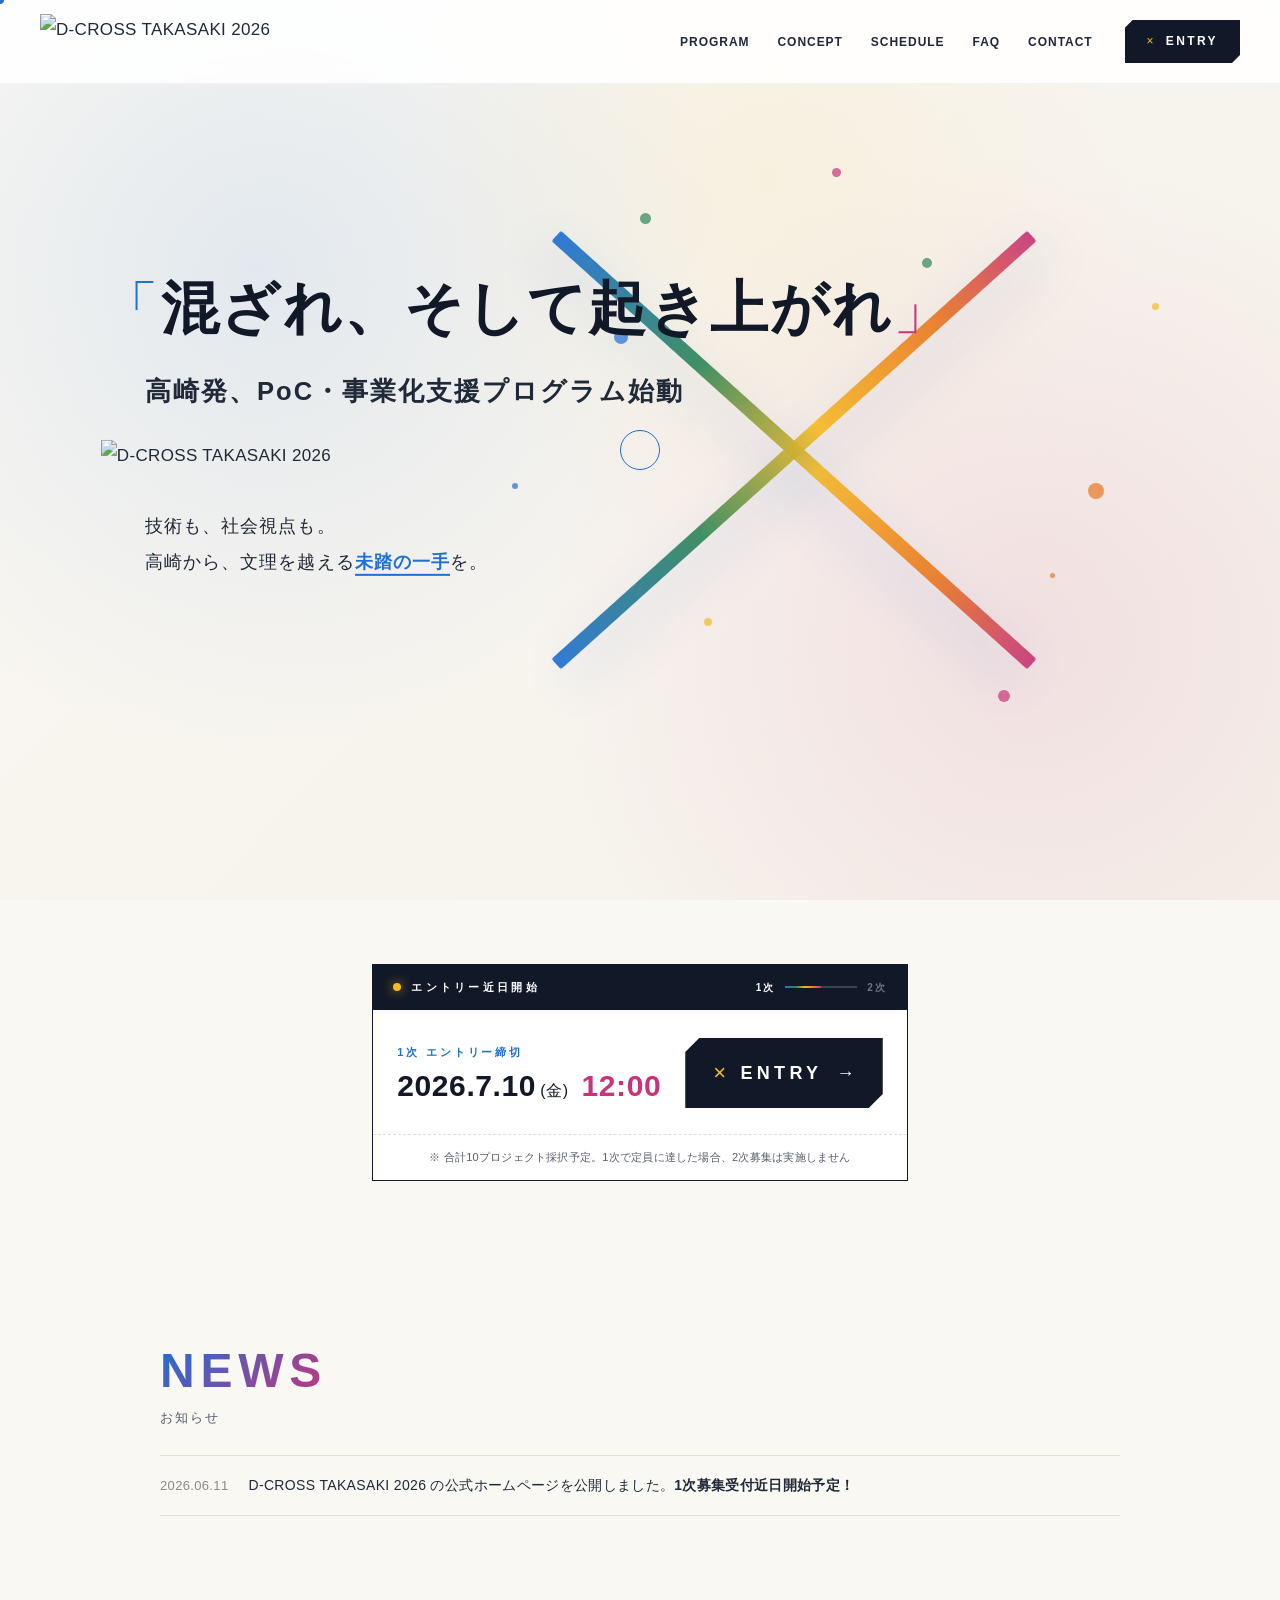
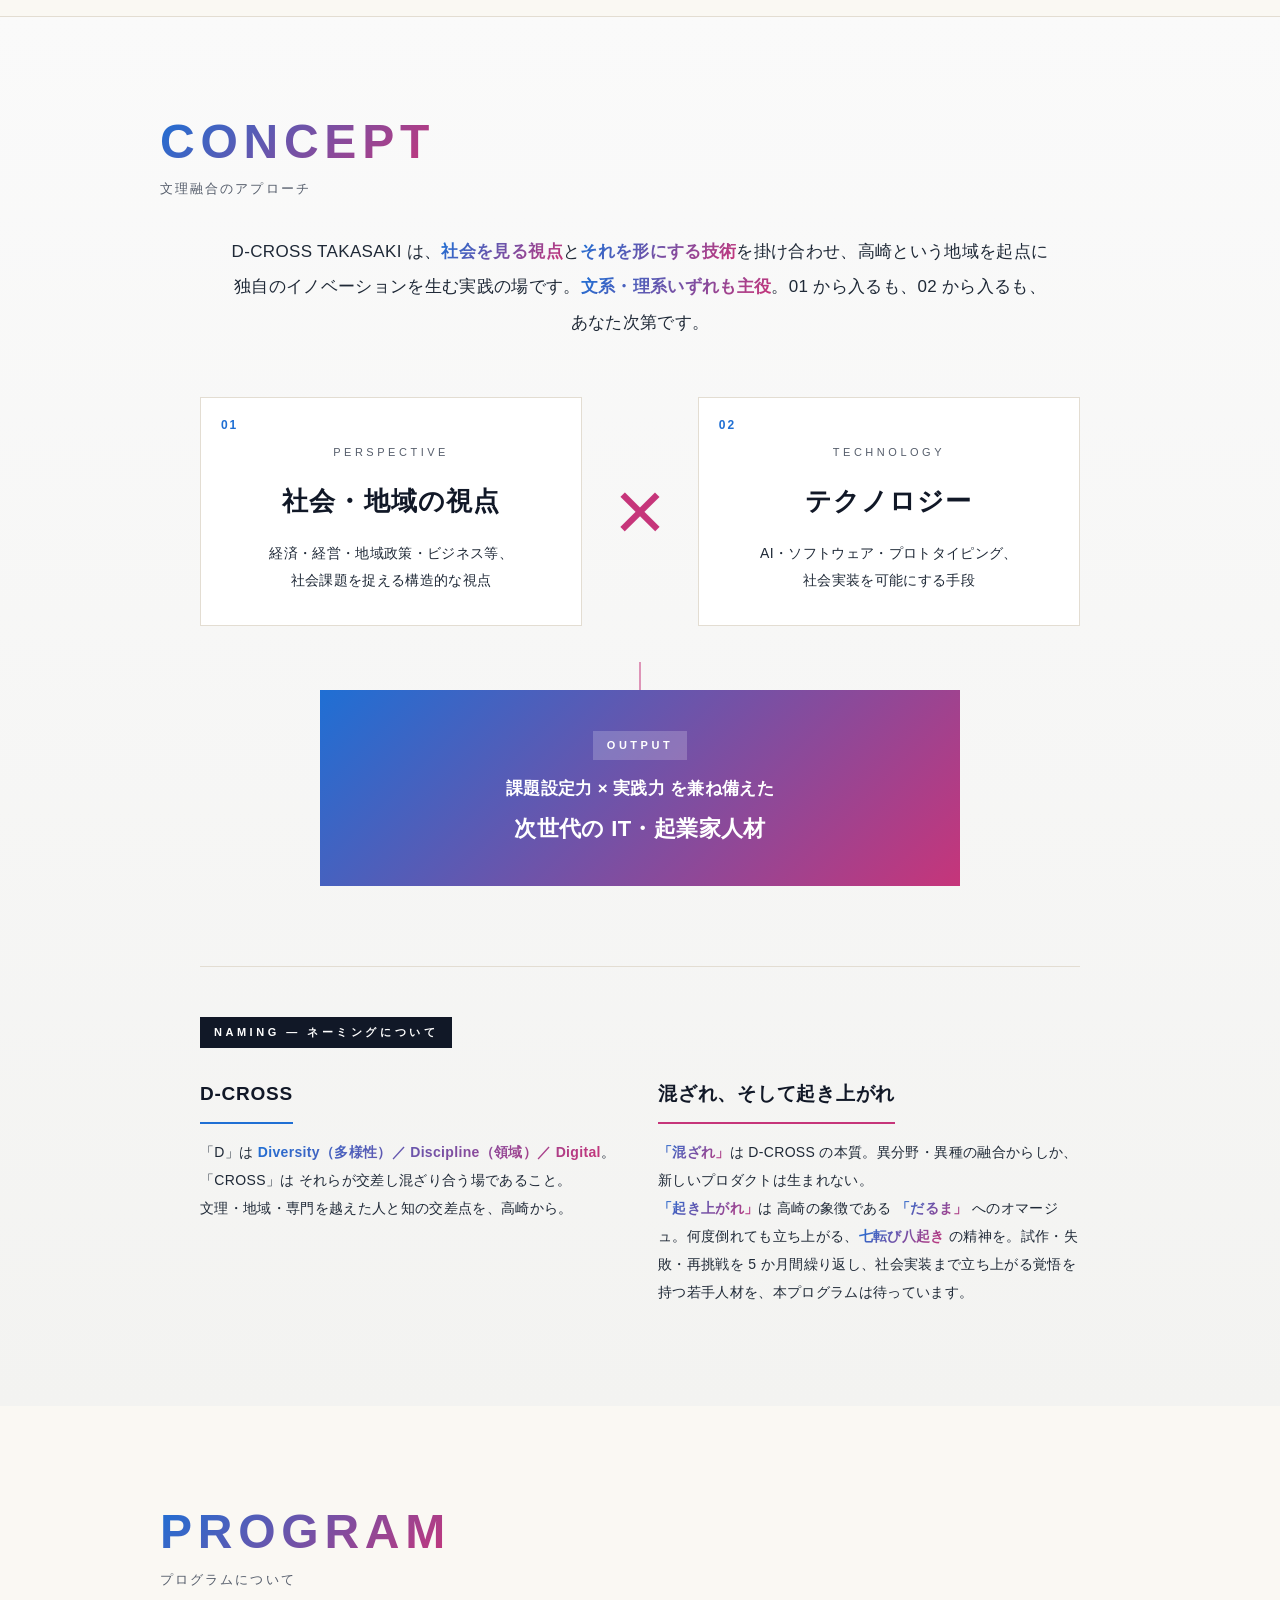
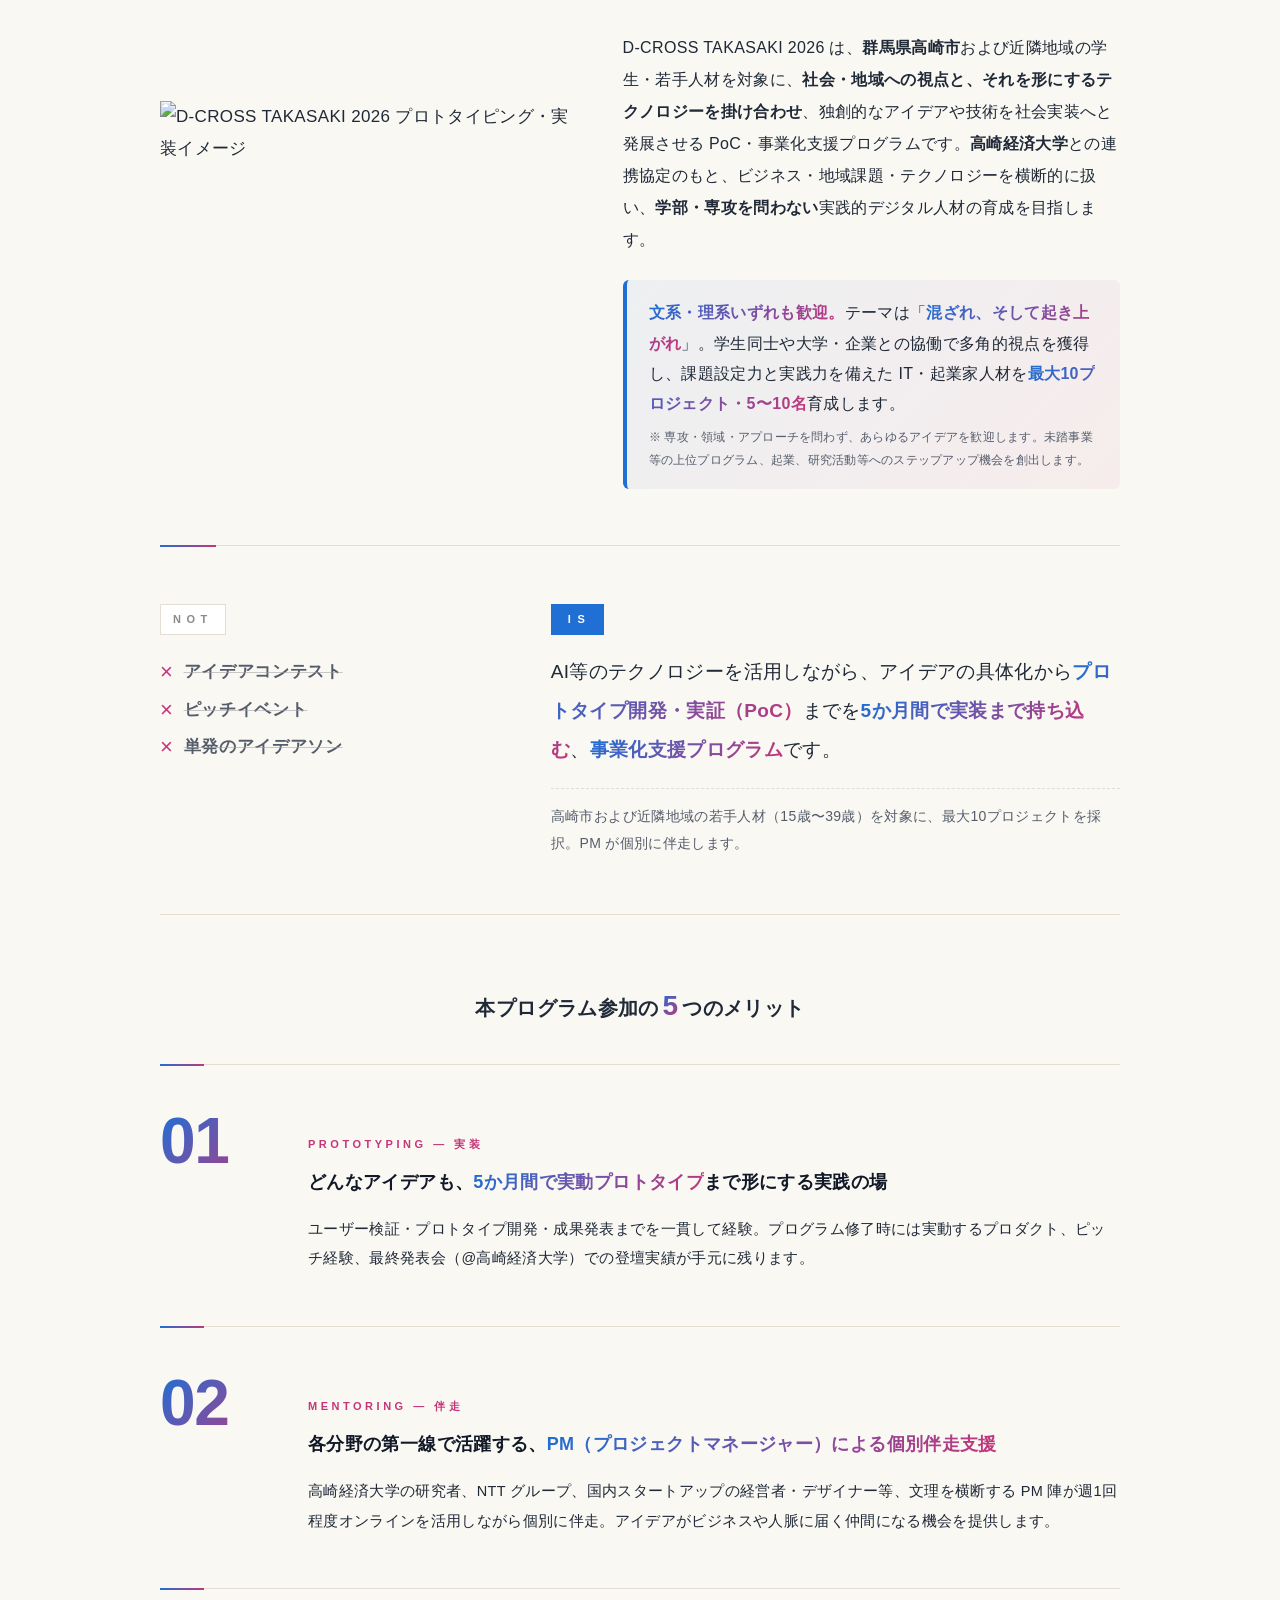
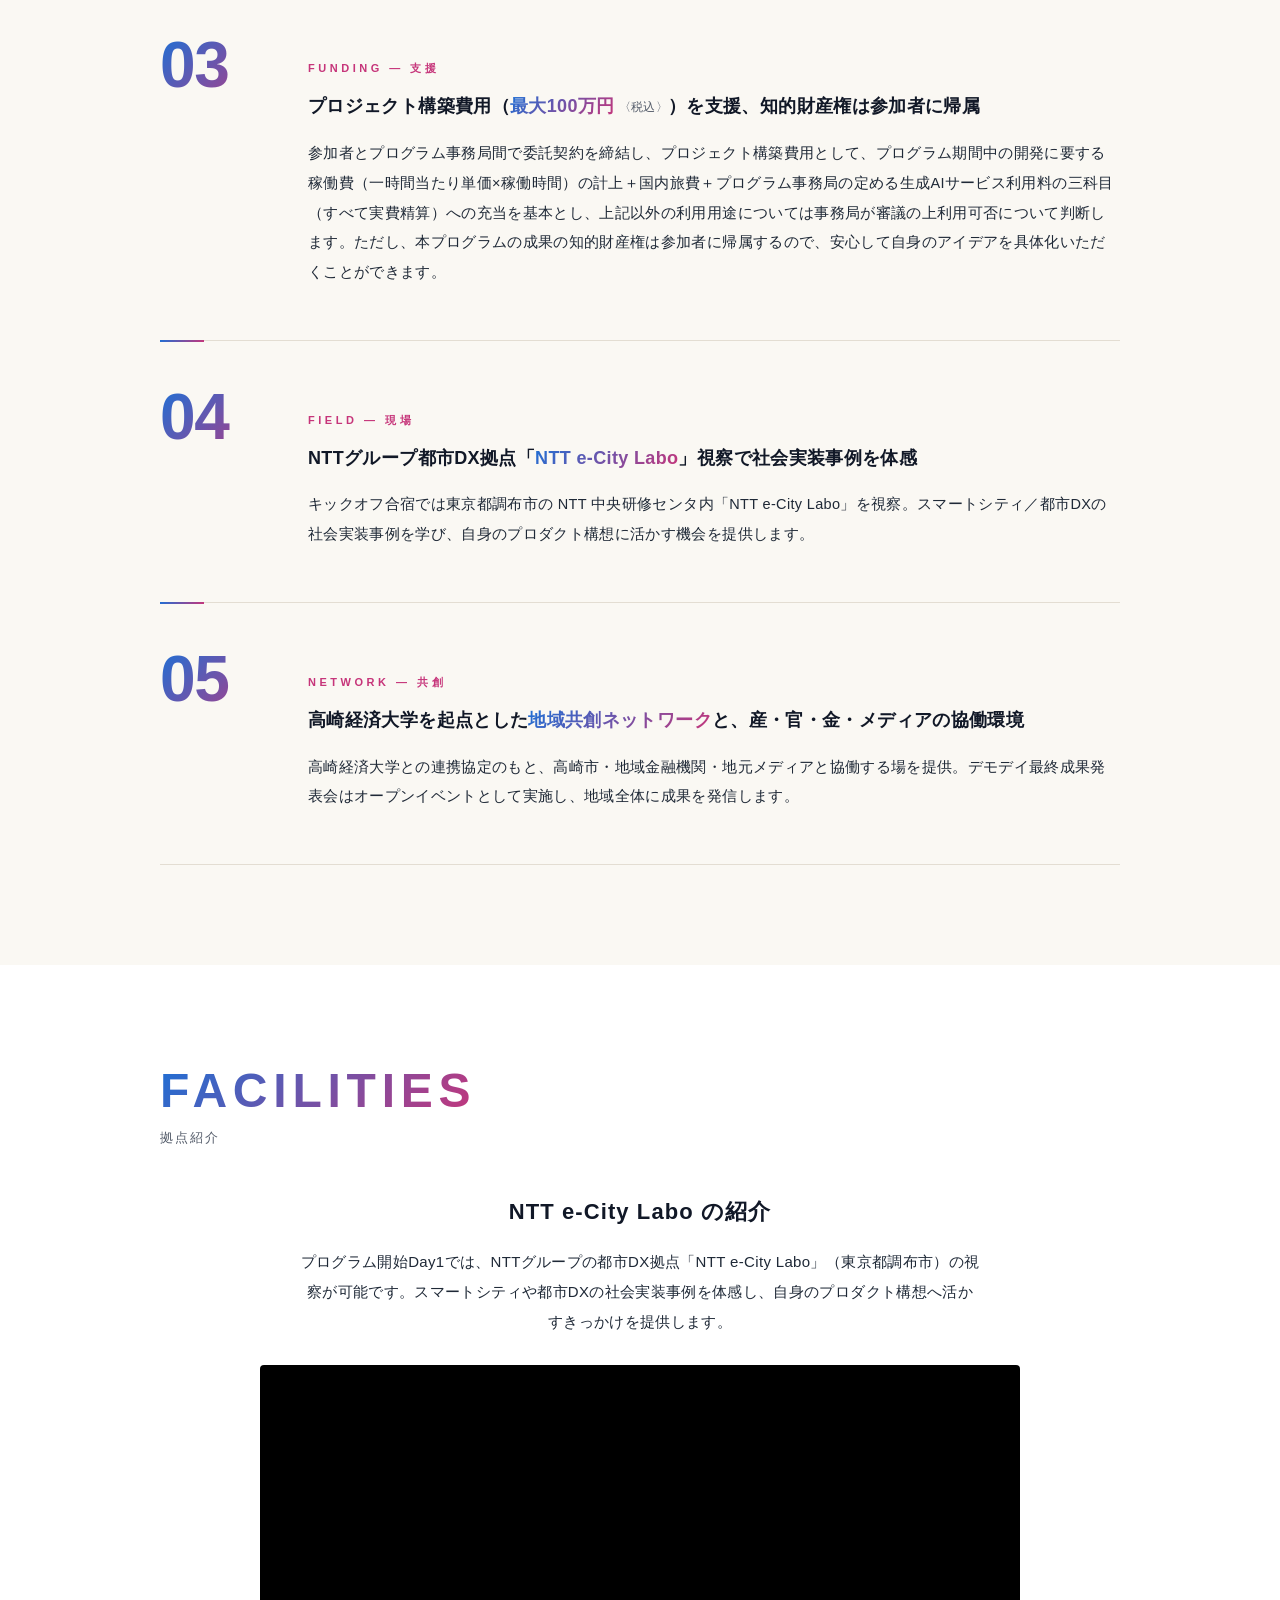
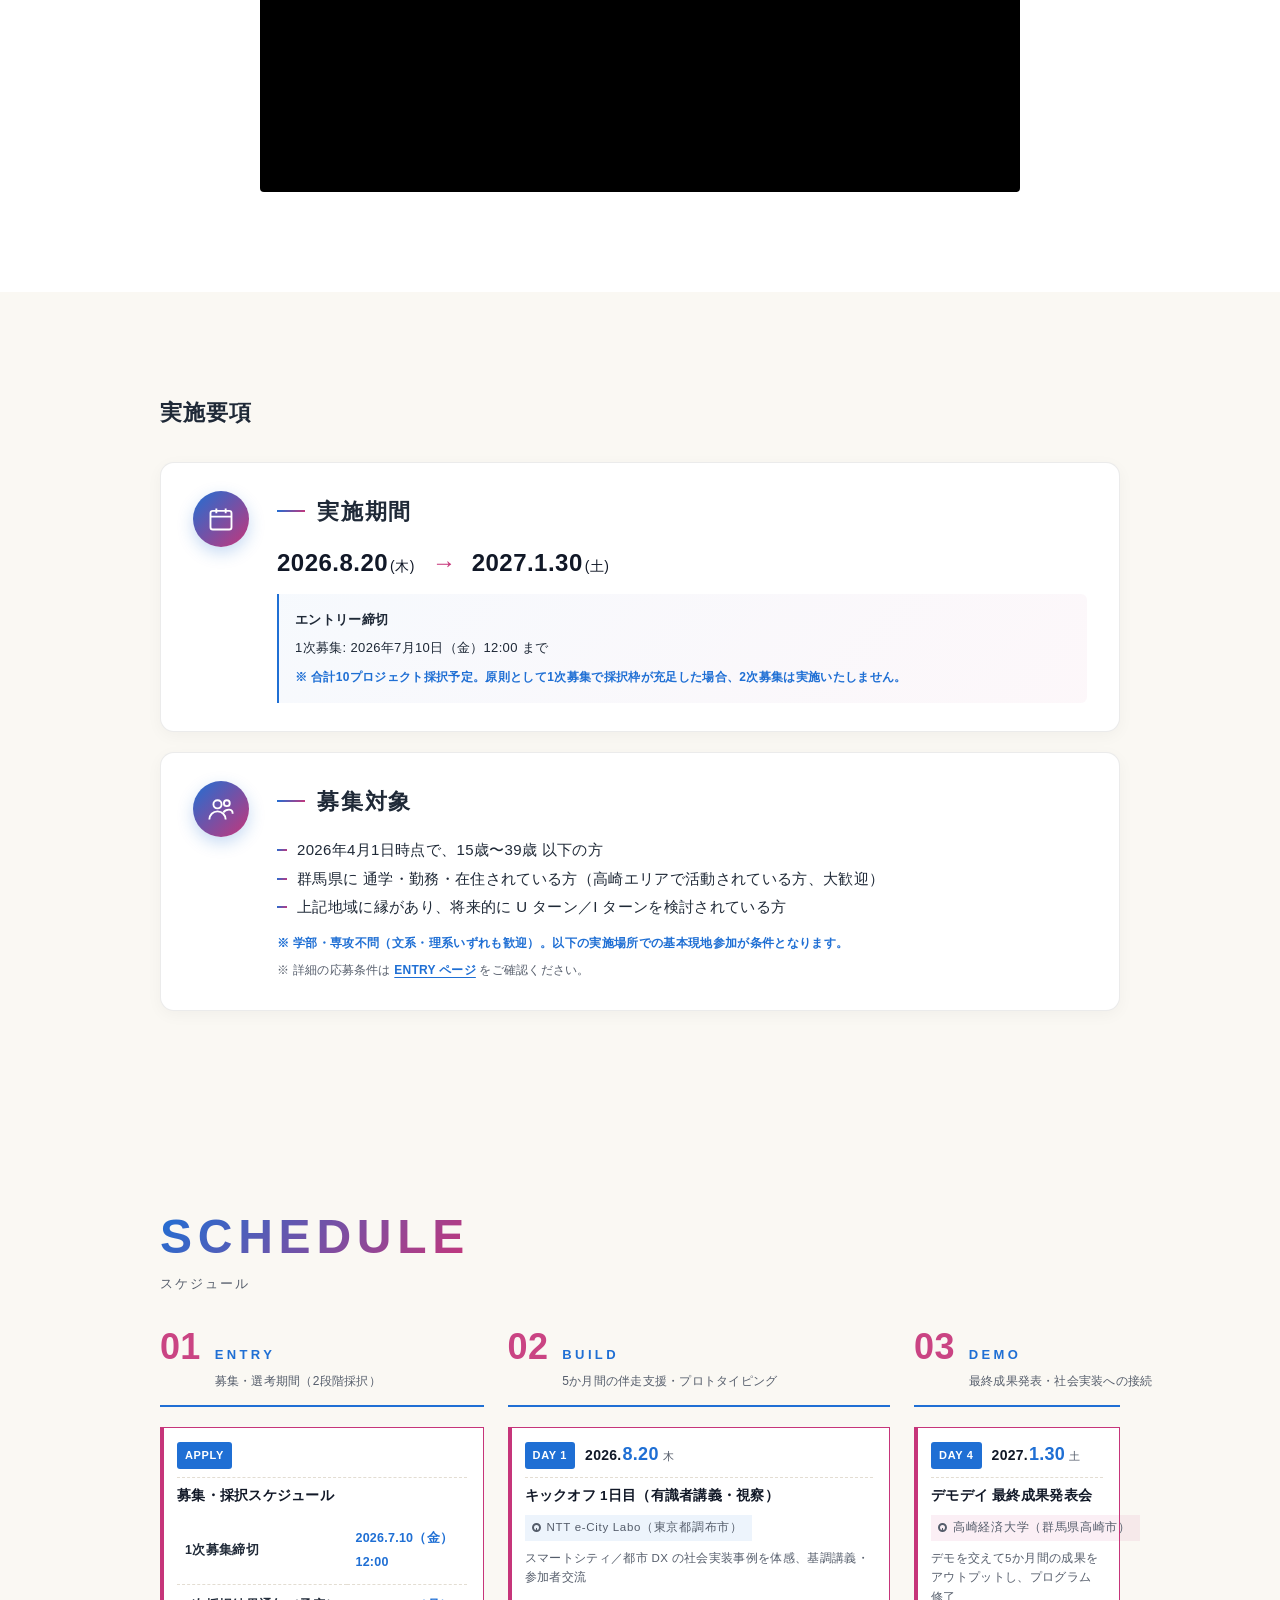
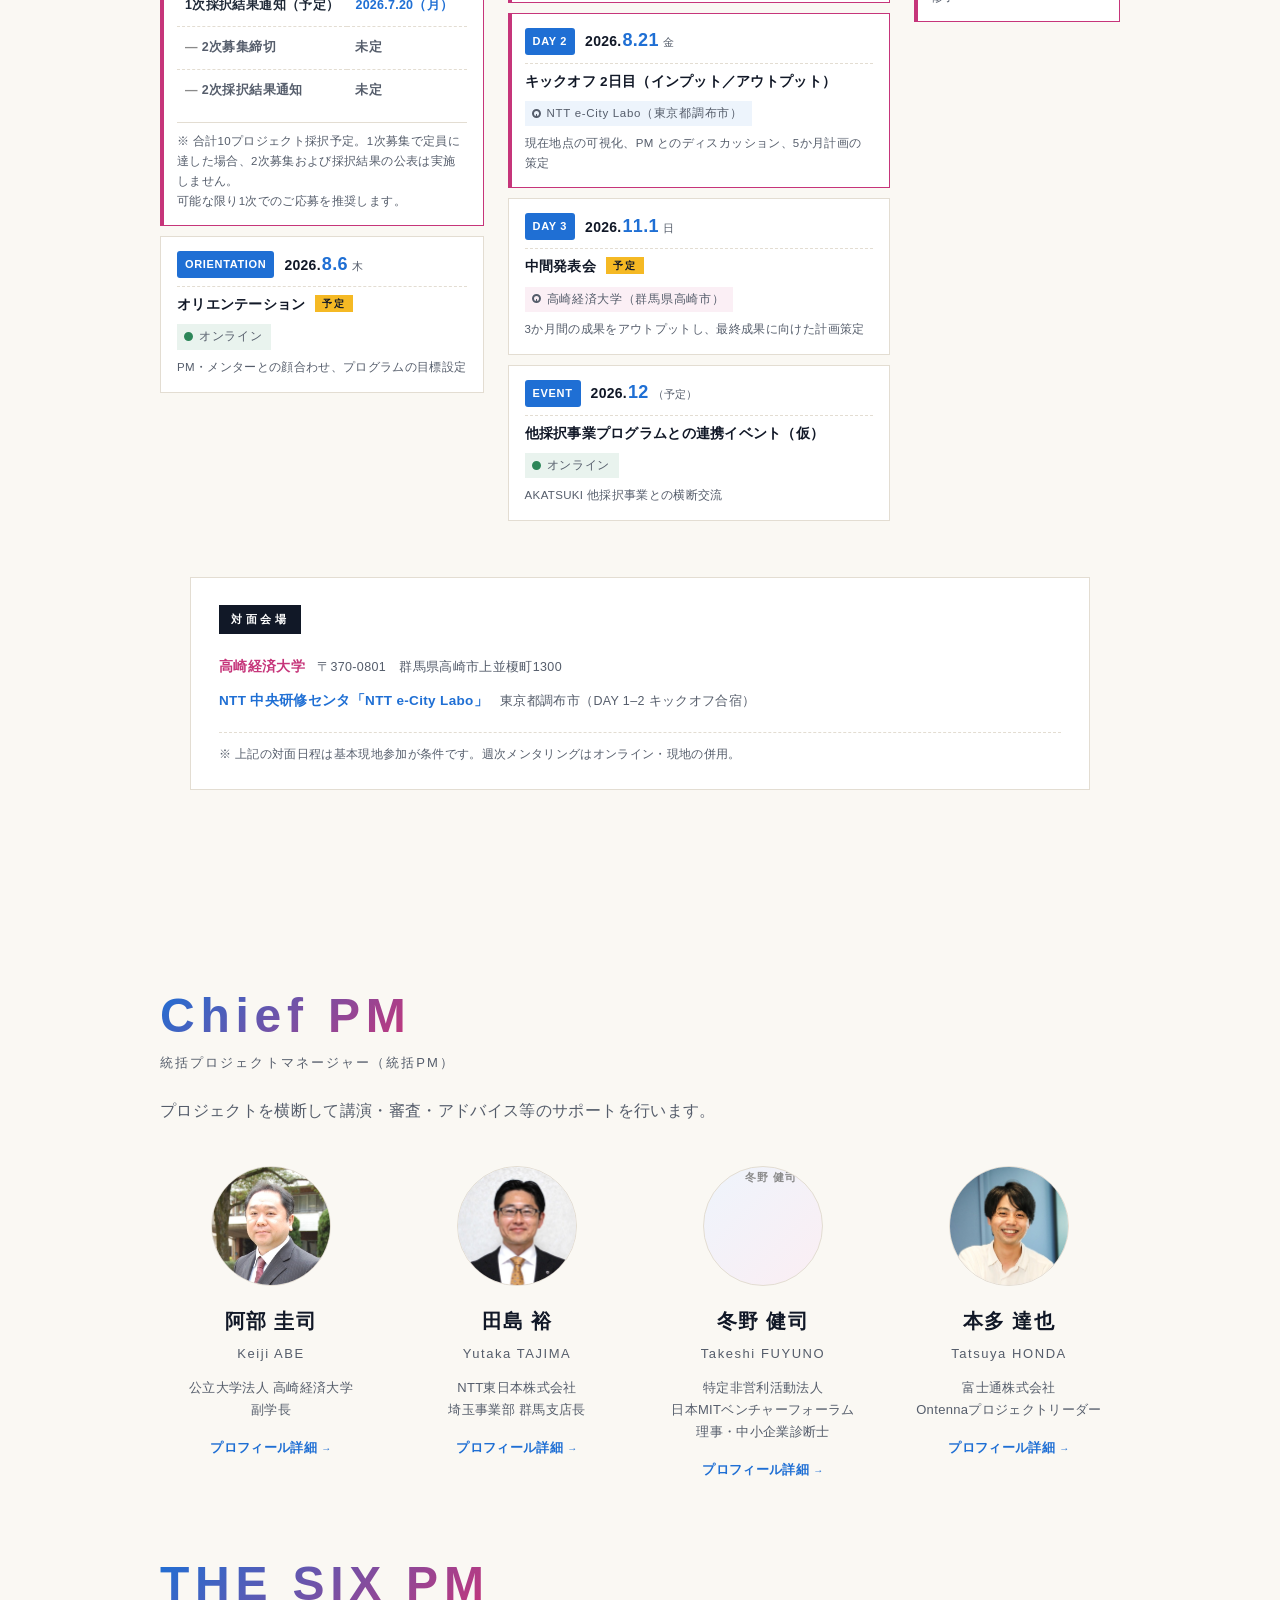
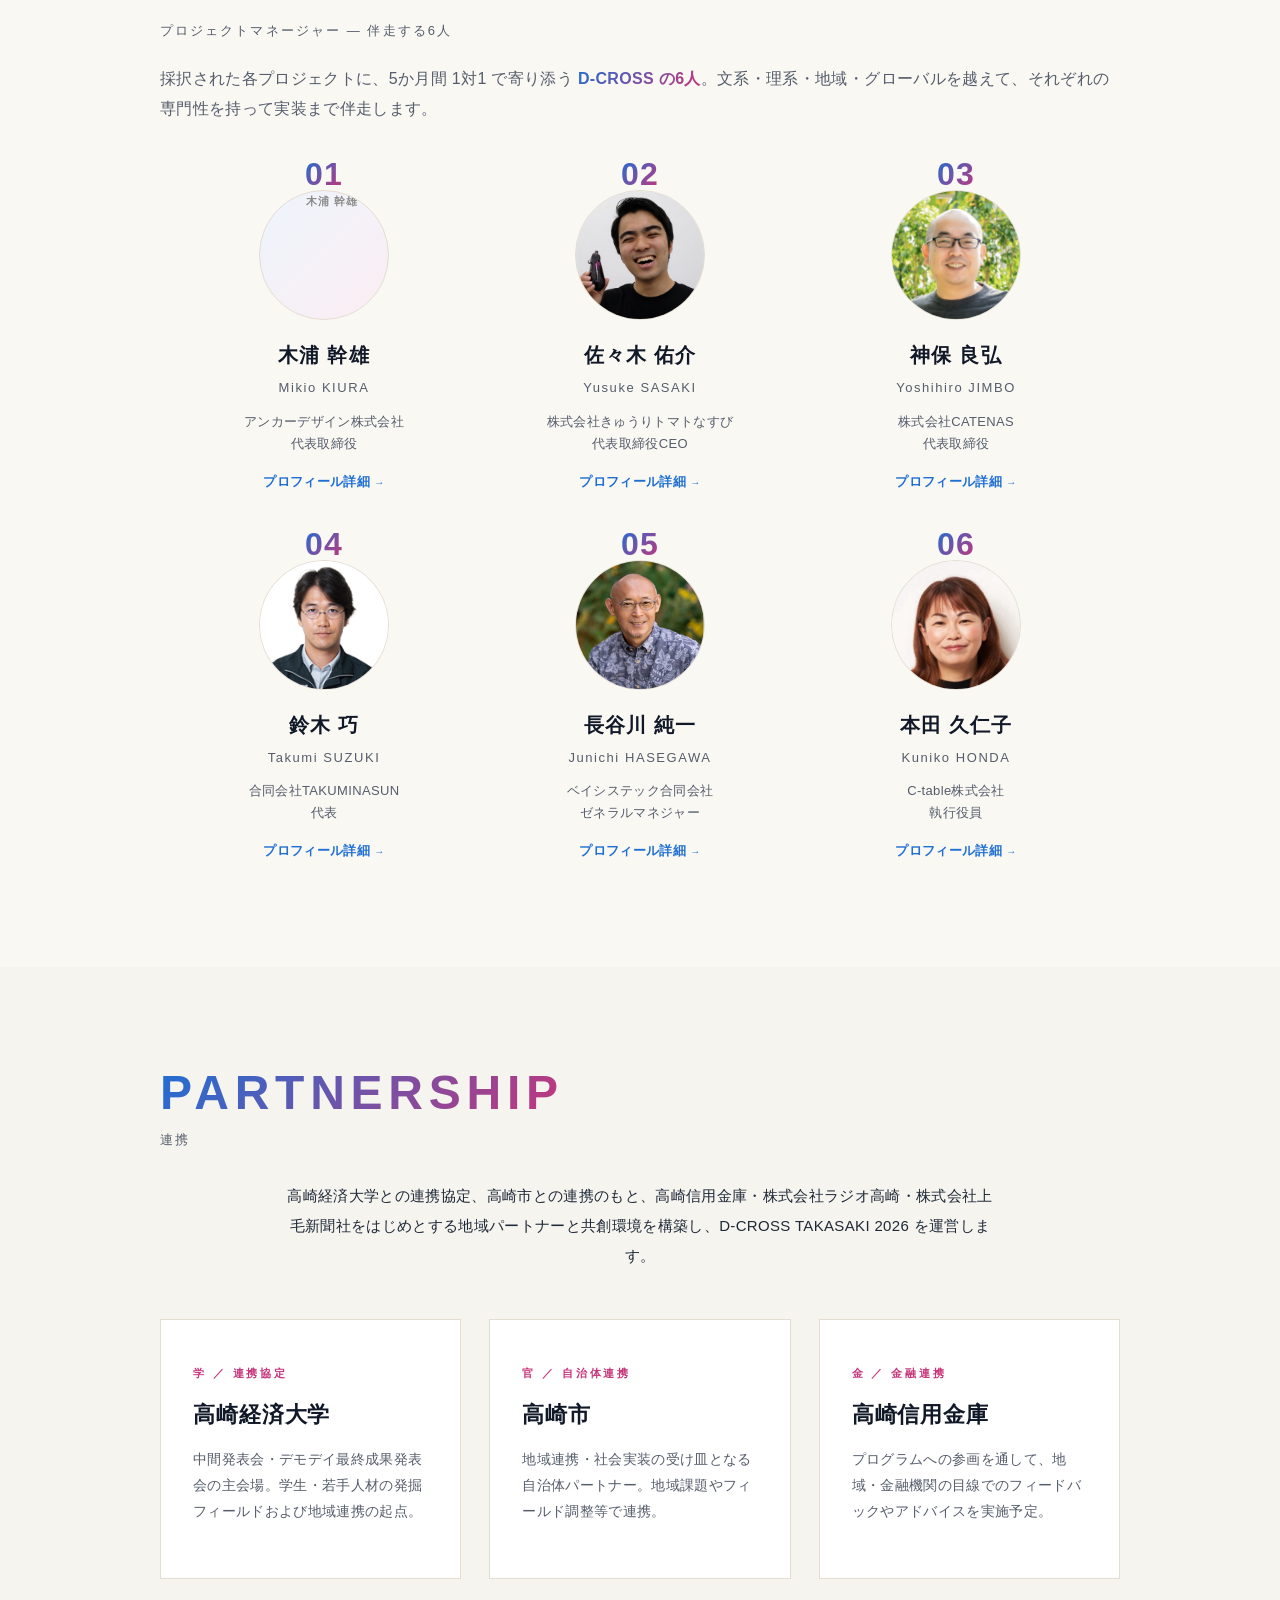
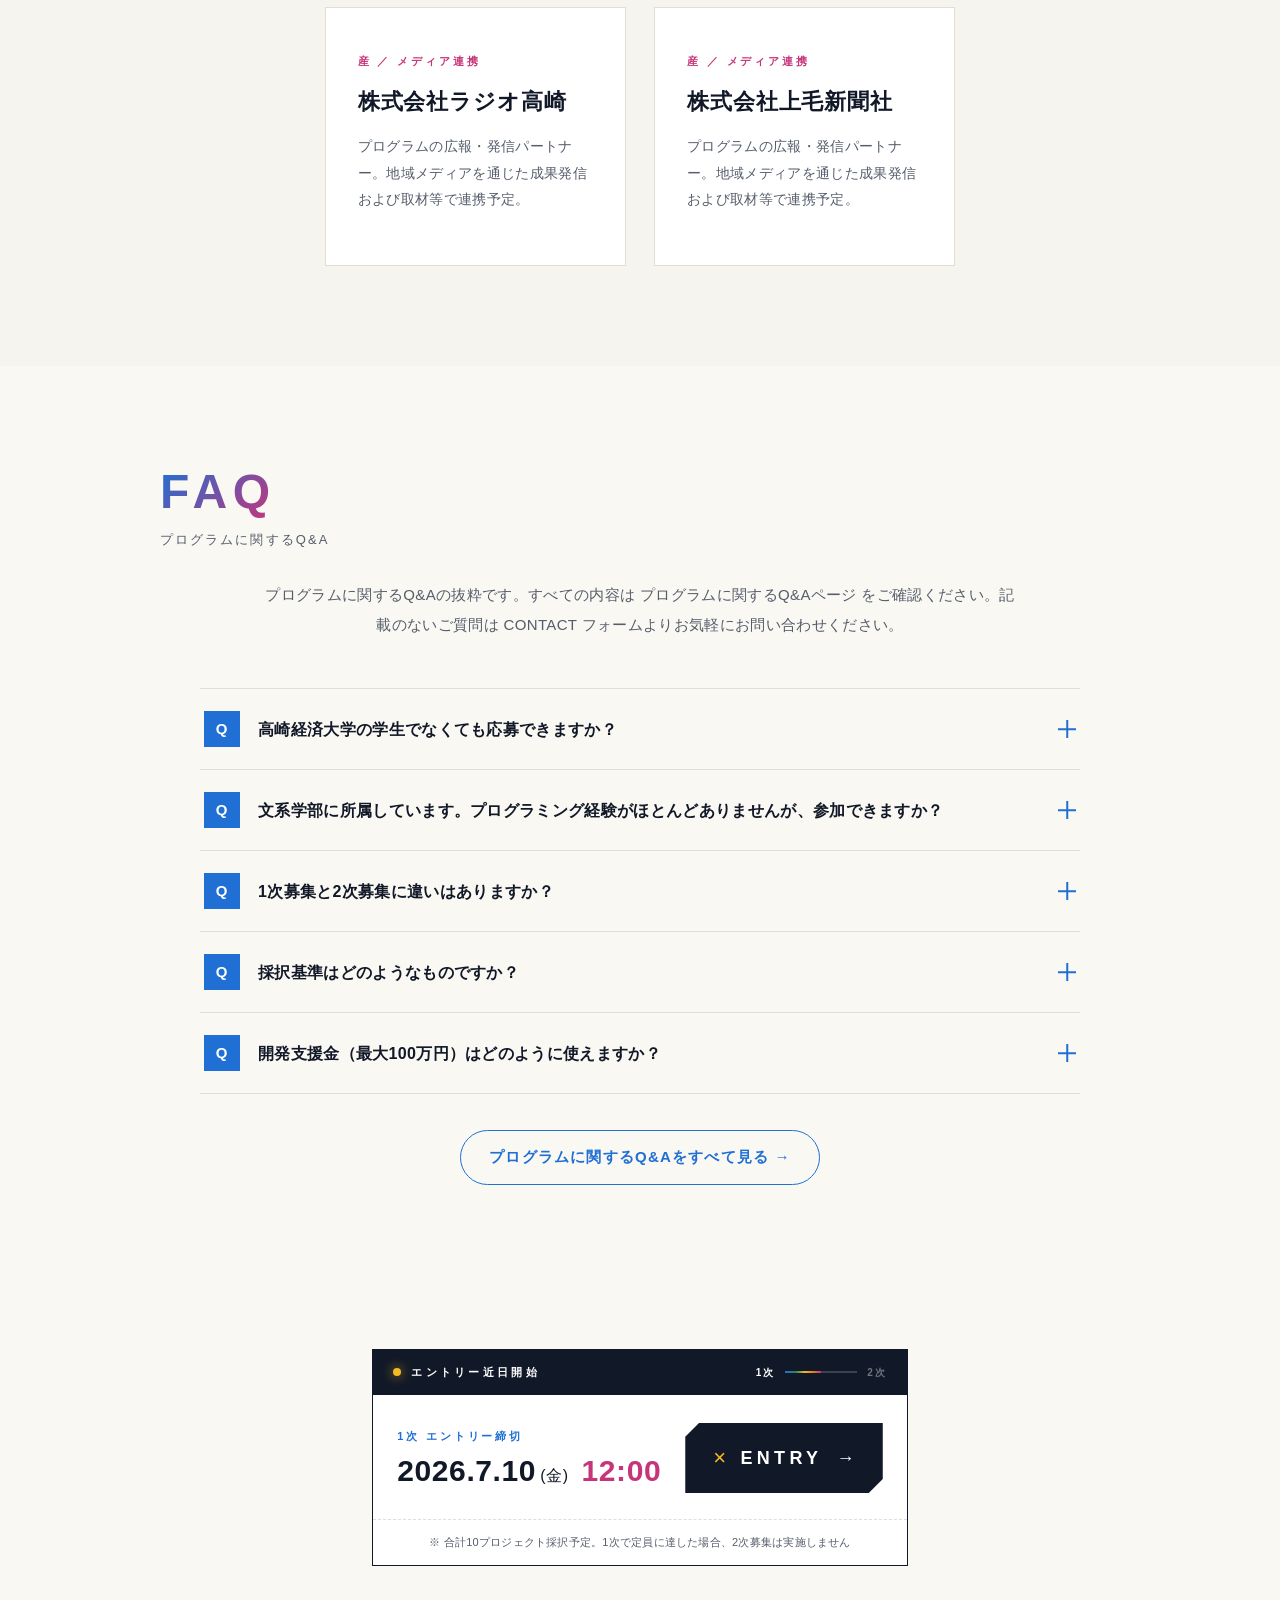
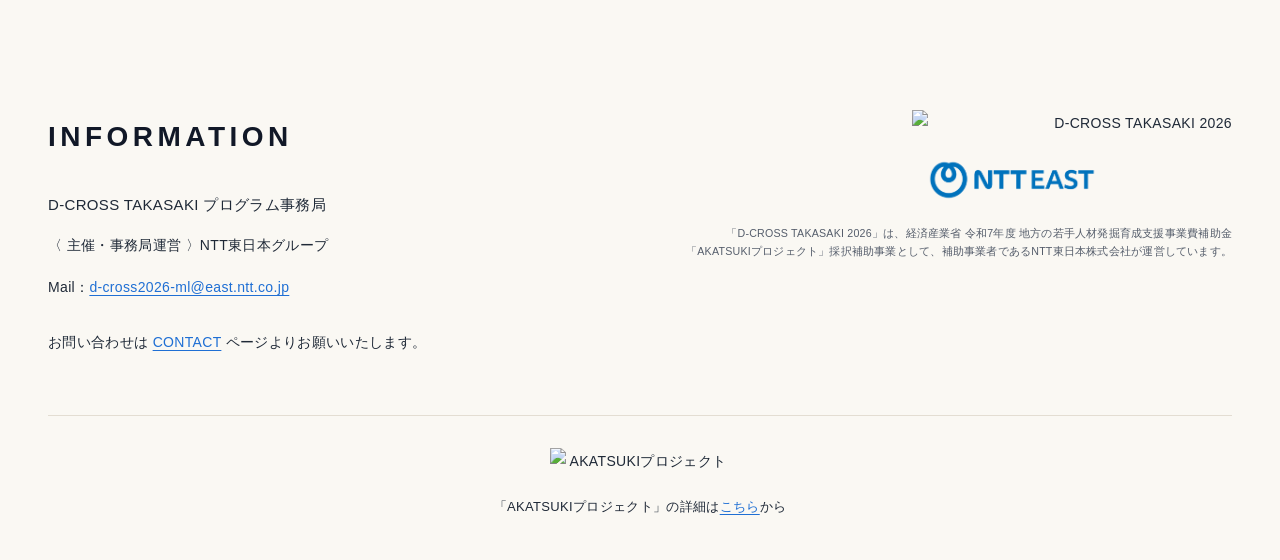
==== commit 79b4e271: "PARTNERSHIP: 5 cards (高崎経大/高崎市/高崎信用金庫/ラジオ高崎/上毛新聞社) with 3-2 grid layout + revised lead text + finali" ====
--- a/index.html
+++ b/index.html
@@ -680,7 +680,7 @@
       <span class="section-heading-en">PARTNERSHIP</span>
       <p class="section-heading-ja">連携</p>
     </div>
-    <p class="partnership-lead fade-in">高崎経済大学との連携協定、高崎市との連携のもと、D-CROSS TAKASAKI 2026 を運営します。</p>
+    <p class="partnership-lead fade-in">高崎経済大学との連携協定、高崎市との連携のもと、高崎信用金庫・株式会社ラジオ高崎・株式会社上毛新聞社をはじめとする地域パートナーと共創環境を構築し、D-CROSS TAKASAKI 2026 を運営します。</p>
     <div class="partnership-cards fade-in">
       <article class="partnership-card">
         <span class="partnership-card-role">学 ／ 連携協定</span>
@@ -691,6 +691,21 @@
         <span class="partnership-card-role">官 ／ 自治体連携</span>
         <h3 class="partnership-card-name">高崎市</h3>
         <p class="partnership-card-note">地域連携・社会実装の受け皿となる自治体パートナー。地域課題やフィールド調整等で連携。</p>
+      </article>
+      <article class="partnership-card">
+        <span class="partnership-card-role">金 ／ 金融連携</span>
+        <h3 class="partnership-card-name">高崎信用金庫</h3>
+        <p class="partnership-card-note">プログラムへの参画を通して、地域・金融機関の目線でのフィードバックやアドバイスを実施予定。</p>
+      </article>
+      <article class="partnership-card">
+        <span class="partnership-card-role">産 ／ メディア連携</span>
+        <h3 class="partnership-card-name">株式会社ラジオ高崎</h3>
+        <p class="partnership-card-note">プログラムの広報・発信パートナー。地域メディアを通じた成果発信および取材等で連携予定。</p>
+      </article>
+      <article class="partnership-card">
+        <span class="partnership-card-role">産 ／ メディア連携</span>
+        <h3 class="partnership-card-name">株式会社上毛新聞社</h3>
+        <p class="partnership-card-note">プログラムの広報・発信パートナー。地域メディアを通じた成果発信および取材等で連携予定。</p>
       </article>
     </div>
   </div>
--- a/css/style.css
+++ b/css/style.css
@@ -195,7 +195,18 @@
 .mobile-nav ul { display: flex; flex-direction: column; gap: 24px; }
 .mobile-nav a { font-size: 16px; font-weight: 500; color: var(--brown); }
 .mobile-nav-cta { margin-top: 32px; }
-.mobile-nav-cta .header-entry { display: block; text-align: center; padding: 14px; }
+.mobile-nav-cta .header-entry {
+  display: block;
+  text-align: center;
+  padding: 16px;
+  background: var(--gradient);
+  color: var(--white) !important;
+  border: none;
+  font-size: 16px;
+  font-weight: 800;
+  letter-spacing: 0.16em;
+  box-shadow: 0 6px 18px rgba(31,111,212,0.25);
+}
 
 /* ===== HERO ===== */
 .hero {
@@ -3688,8 +3699,12 @@
   .pm-grid-six { grid-template-columns: repeat(2, 1fr); gap: 32px 20px; }
 }
 @media (max-width: 540px) {
-  .pm-grid-six { grid-template-columns: 1fr; gap: 36px; }
-  .pm-num { font-size: 26px; }
+  .pm-grid-six { grid-template-columns: repeat(2, 1fr); gap: 28px 12px; }
+  .pm-grid-six .pm-photo { width: 100px; height: 100px; }
+  .pm-num { font-size: 22px; }
+  .pm-grid-six .pm-card .pm-name { font-size: 14px; }
+  .pm-grid-six .pm-card .pm-name-en { font-size: 11px; }
+  .pm-grid-six .pm-card .pm-org { font-size: 11px; }
 }
 
 /* PMセクション説明文の強調語をグラデで */
@@ -3721,9 +3736,9 @@
 }
 .partnership-cards {
   display: grid;
-  grid-template-columns: 1fr 1fr;
+  grid-template-columns: repeat(6, 1fr);
   gap: 28px;
-  max-width: 840px;
+  max-width: 1100px;
   margin: 0 auto;
 }
 .partnership-card {
@@ -3777,6 +3792,19 @@
 .partnership-card-link:hover {
   color: var(--dc-magenta);
   border-bottom-color: var(--dc-magenta);
+}
+/* 6カラム グリッドで各カード 2カラム分 = 3列レイアウト */
+.partnership-card { grid-column: span 2; }
+/* 5枚配置の場合、下段（4枚目・5枚目）を中央に寄せる：3-2 構成 */
+.partnership-card:nth-child(4) { grid-column: 2 / span 2; }
+.partnership-card:nth-child(5) { grid-column: 4 / span 2; }
+
+@media (max-width: 980px) {
+  /* タブレット：2列に降格、下段中央寄せ解除 */
+  .partnership-cards { grid-template-columns: repeat(2, 1fr); }
+  .partnership-card,
+  .partnership-card:nth-child(4),
+  .partnership-card:nth-child(5) { grid-column: auto; }
 }
 @media (max-width: 720px) {
   .partnership-cards { grid-template-columns: 1fr; gap: 20px; }
@@ -3944,3 +3972,122 @@
   background: var(--dc-blue);
   color: var(--white);
 }
+
+/* ===== ENTRY ページ専用 (entry.html: Google フォーム導線) ===== */
+.entry-page {
+  min-height: calc(100vh - 84px);
+  padding: 160px 24px 96px;
+  background: linear-gradient(180deg, #ffffff 0%, #faf7fc 100%);
+}
+.entry-page-inner {
+  max-width: 960px;
+  margin: 0 auto;
+}
+.entry-page .section-heading {
+  text-align: center;
+  margin-bottom: 24px;
+}
+.entry-page .section-heading-en {
+  font-size: 56px;
+}
+.entry-page .entry-desc {
+  font-size: 16px;
+  color: var(--text-light);
+  line-height: 1.95;
+  text-align: center;
+  margin: 0 auto 48px;
+  max-width: 680px;
+}
+.entry-page .entry-desc strong {
+  color: var(--dc-magenta);
+  font-weight: 800;
+}
+.entry-cta-wrap {
+  text-align: center;
+  margin-top: 24px;
+  margin-bottom: 60px;
+}
+.entry-cta-btn {
+  display: inline-flex;
+  align-items: center;
+  justify-content: center;
+  gap: 18px;
+  min-width: 360px;
+  padding: 24px 56px;
+  background: var(--gradient);
+  color: var(--white);
+  border-radius: 60px;
+  font-family: var(--font-ja);
+  font-size: 20px;
+  font-weight: 700;
+  letter-spacing: 0.08em;
+  text-decoration: none;
+  box-shadow: 0 12px 30px rgba(31,111,212,0.28);
+  transition: all 0.3s ease;
+}
+.entry-cta-btn:hover {
+  transform: translateY(-2px);
+  box-shadow: 0 18px 40px rgba(198,53,122,0.35);
+}
+.entry-cta-arrow {
+  font-family: var(--font-en);
+  font-size: 24px;
+  font-weight: 700;
+  transition: transform 0.3s ease;
+}
+.entry-cta-btn:hover .entry-cta-arrow {
+  transform: translateX(6px);
+}
+.entry-cta-note {
+  margin-top: 18px;
+  font-size: 13px;
+  color: var(--text-light);
+}
+.entry-back {
+  text-align: center;
+  margin-top: 56px;
+}
+@media (max-width: 720px) {
+  .entry-page { padding: 120px 16px 72px; }
+  .entry-page .section-heading-en { font-size: 40px; }
+  .entry-page .entry-desc { font-size: 14px; margin-bottom: 36px; }
+  .entry-cta-btn { min-width: 0; width: 100%; padding: 20px 24px; font-size: 16px; gap: 12px; }
+  .entry-cta-arrow { font-size: 20px; }
+}
+
+/* ===== ENTRY ページ：COMING SOON ブロック ===== */
+.entry-coming-soon {
+  display: inline-block;
+  padding: 36px 56px;
+  background: linear-gradient(135deg, rgba(31,111,212,0.06) 0%, rgba(198,53,122,0.06) 100%);
+  border: 2px solid var(--dc-blue);
+  border-radius: 16px;
+  text-align: center;
+  box-shadow: 0 12px 30px rgba(31,111,212,0.12);
+  max-width: 480px;
+}
+.entry-coming-soon-label {
+  display: inline-block;
+  padding: 6px 16px;
+  background: var(--gradient);
+  color: var(--white);
+  font-family: var(--font-en);
+  font-size: 14px;
+  font-weight: 800;
+  letter-spacing: 0.24em;
+  border-radius: 60px;
+  margin-bottom: 16px;
+}
+.entry-coming-soon-date {
+  margin: 0;
+  font-family: var(--font-ja);
+  font-size: 22px;
+  font-weight: 800;
+  color: var(--dc-blue);
+  line-height: 1.6;
+  letter-spacing: 0.04em;
+}
+@media (max-width: 720px) {
+  .entry-coming-soon { padding: 28px 24px; }
+  .entry-coming-soon-date { font-size: 18px; }
+}
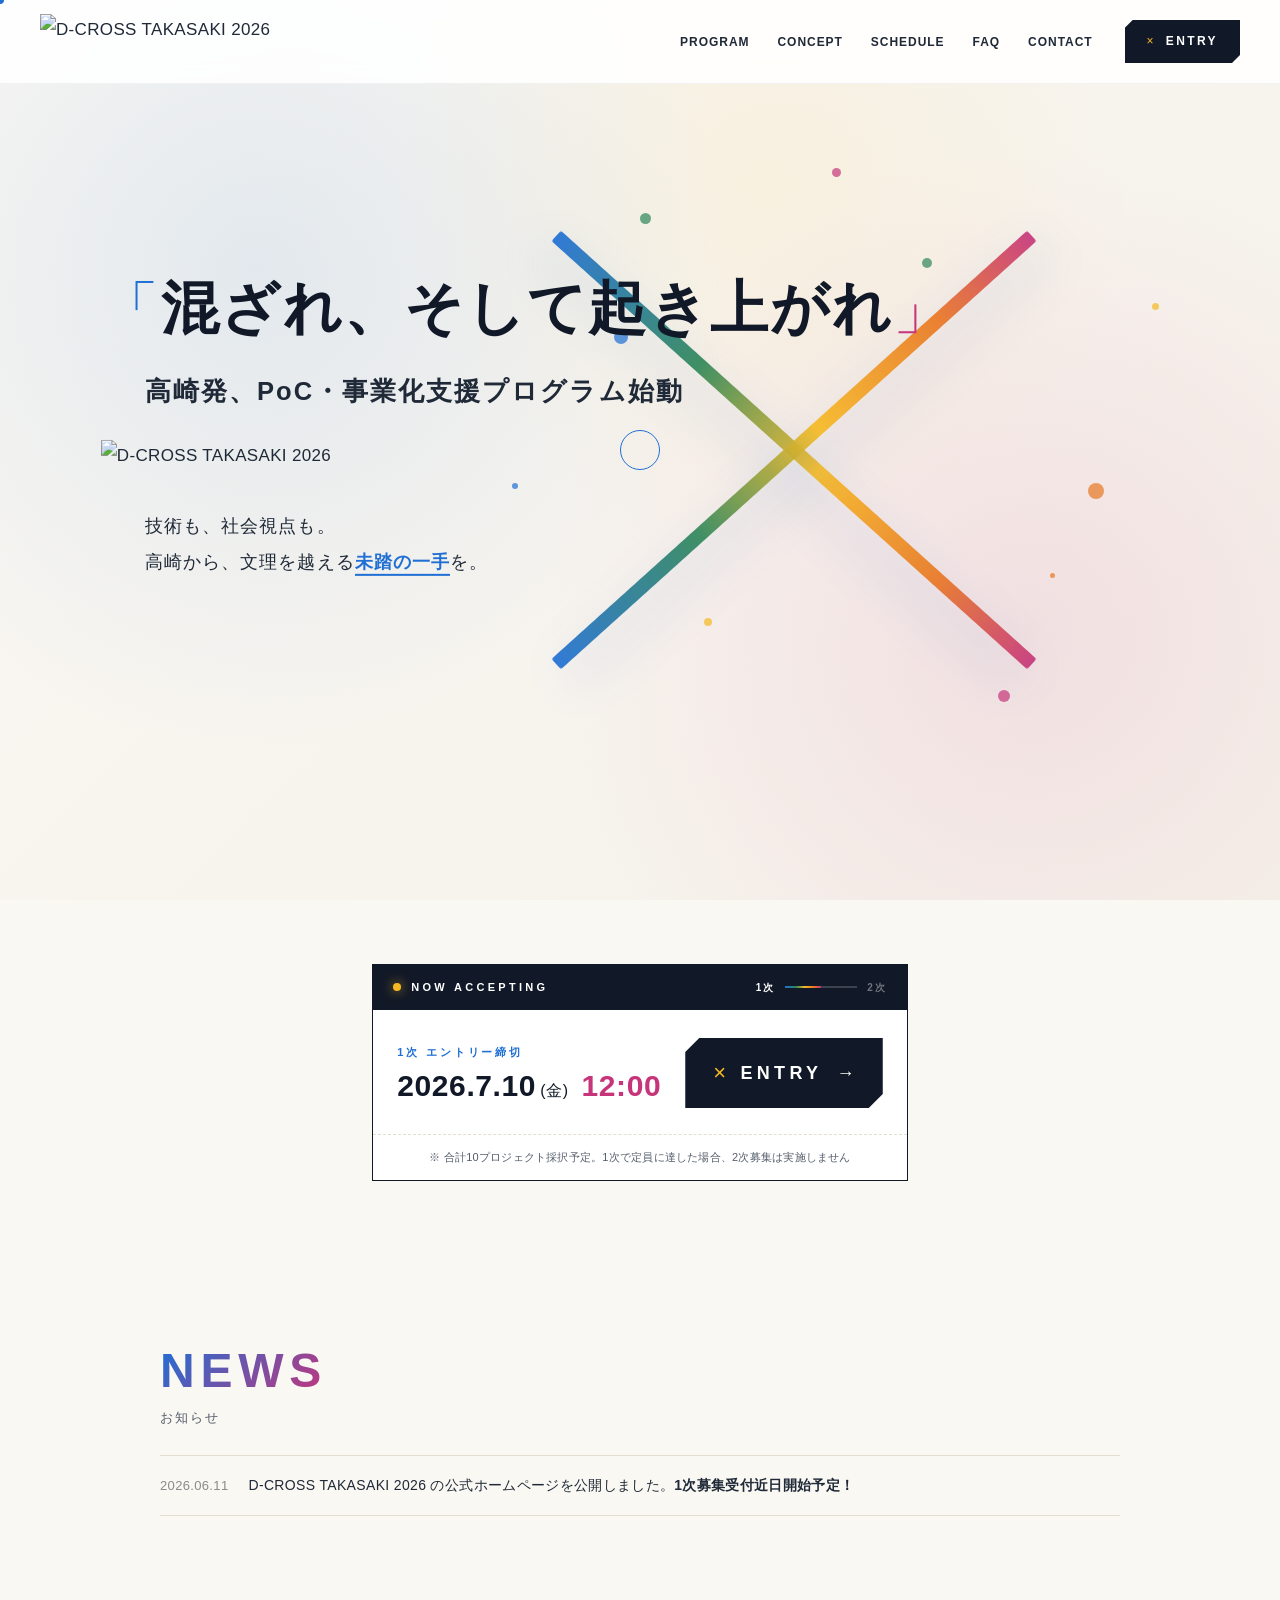
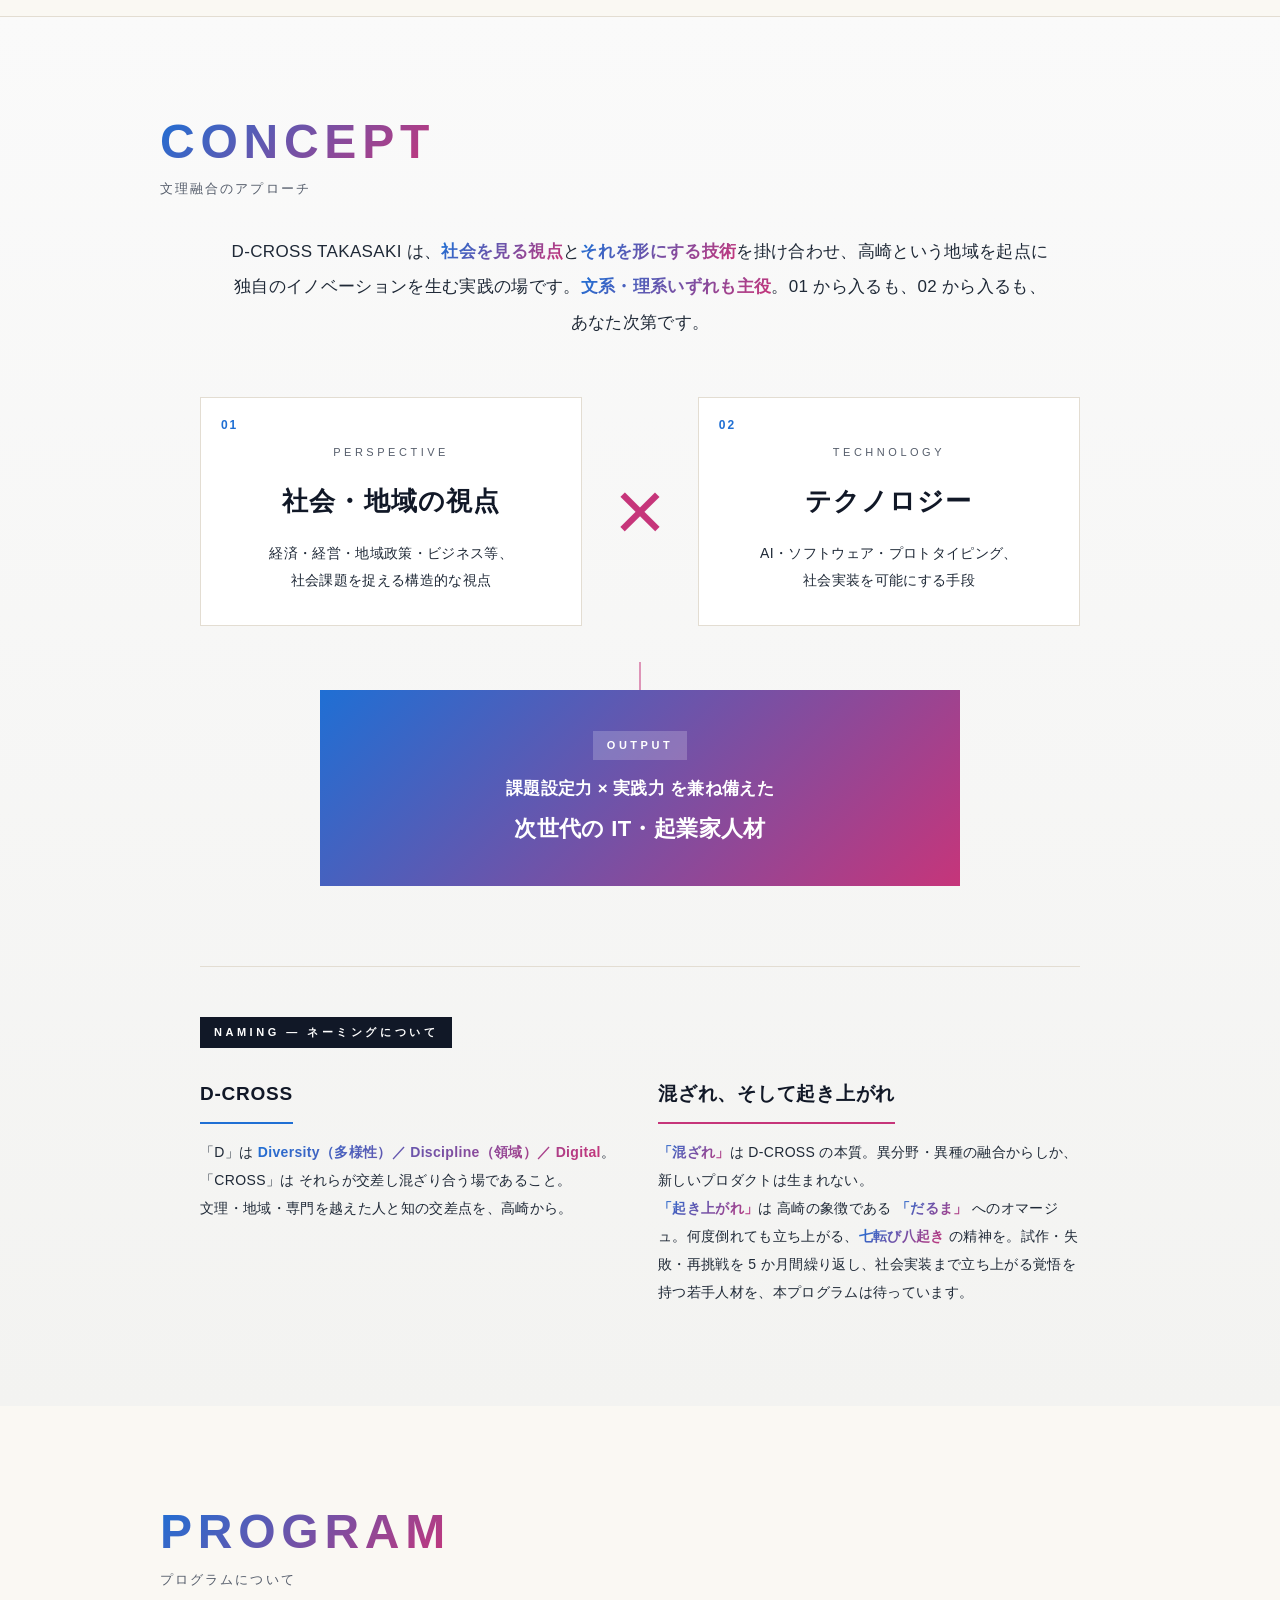
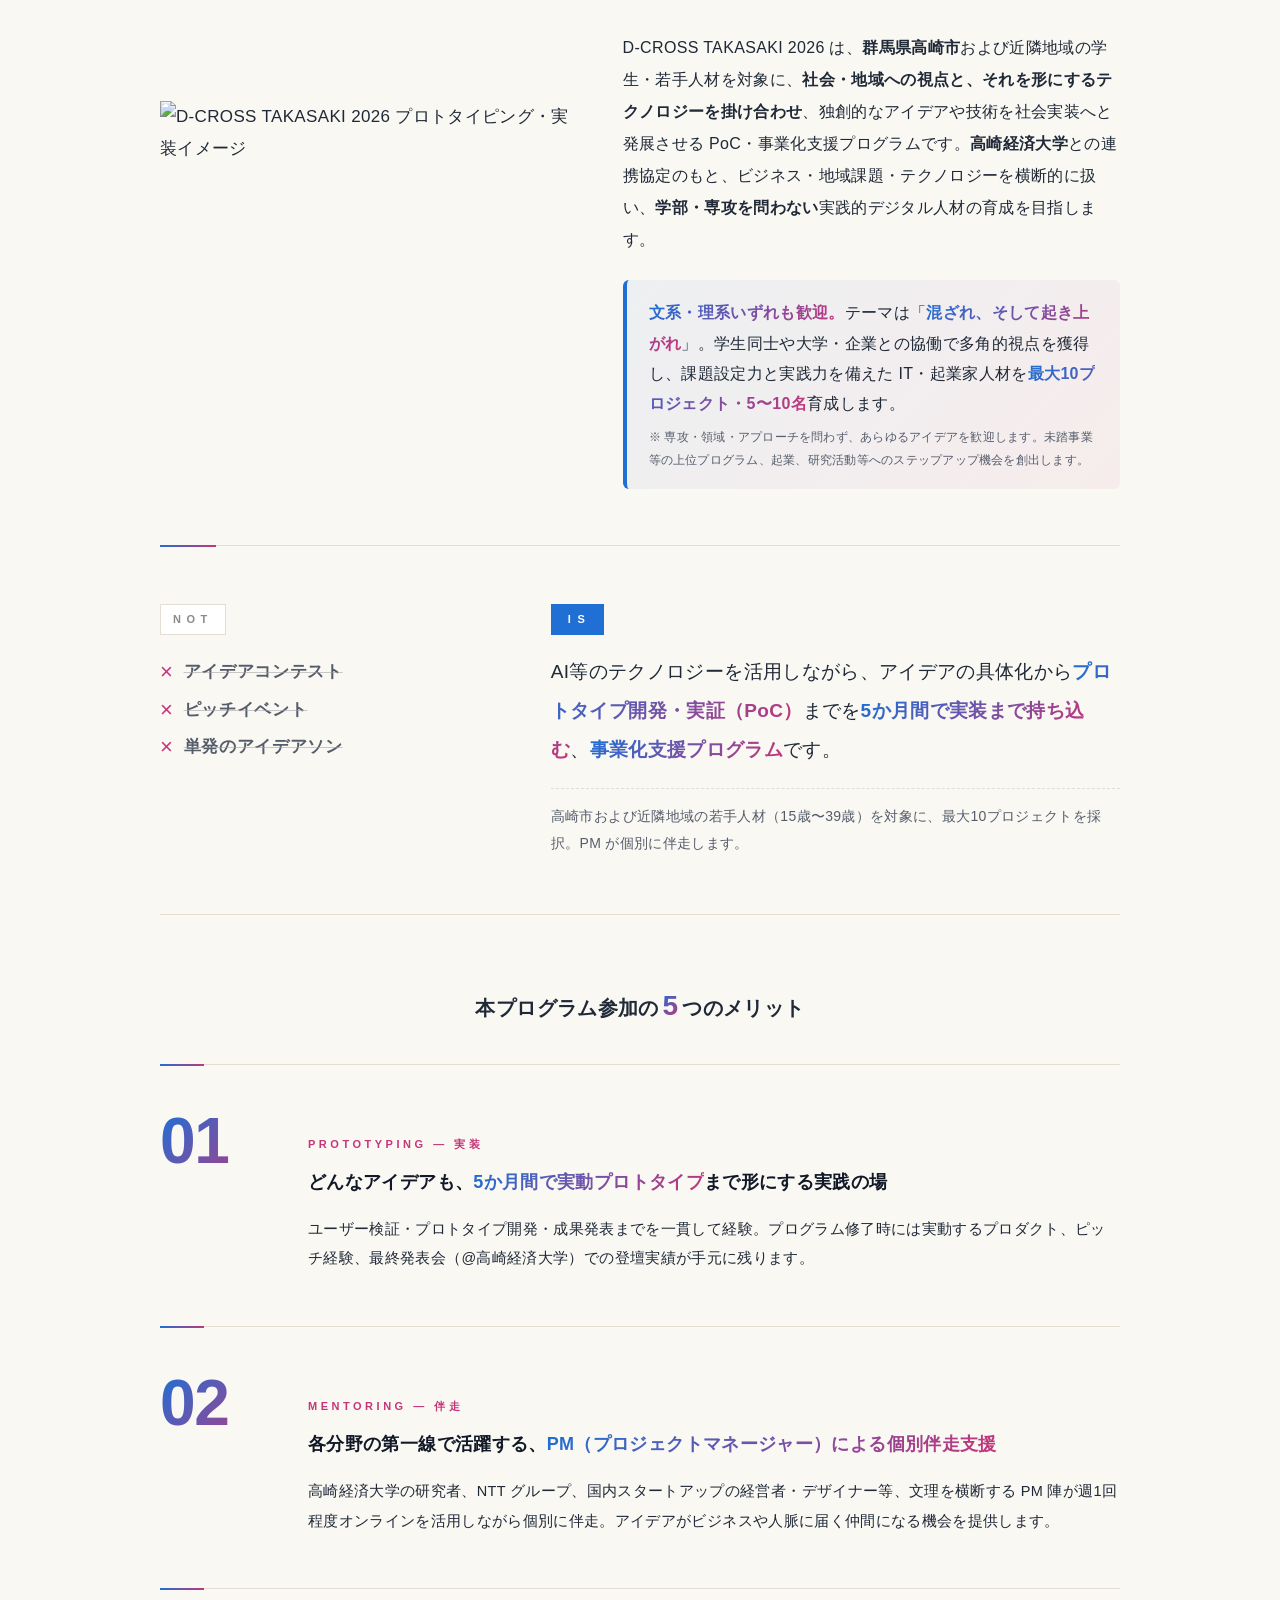
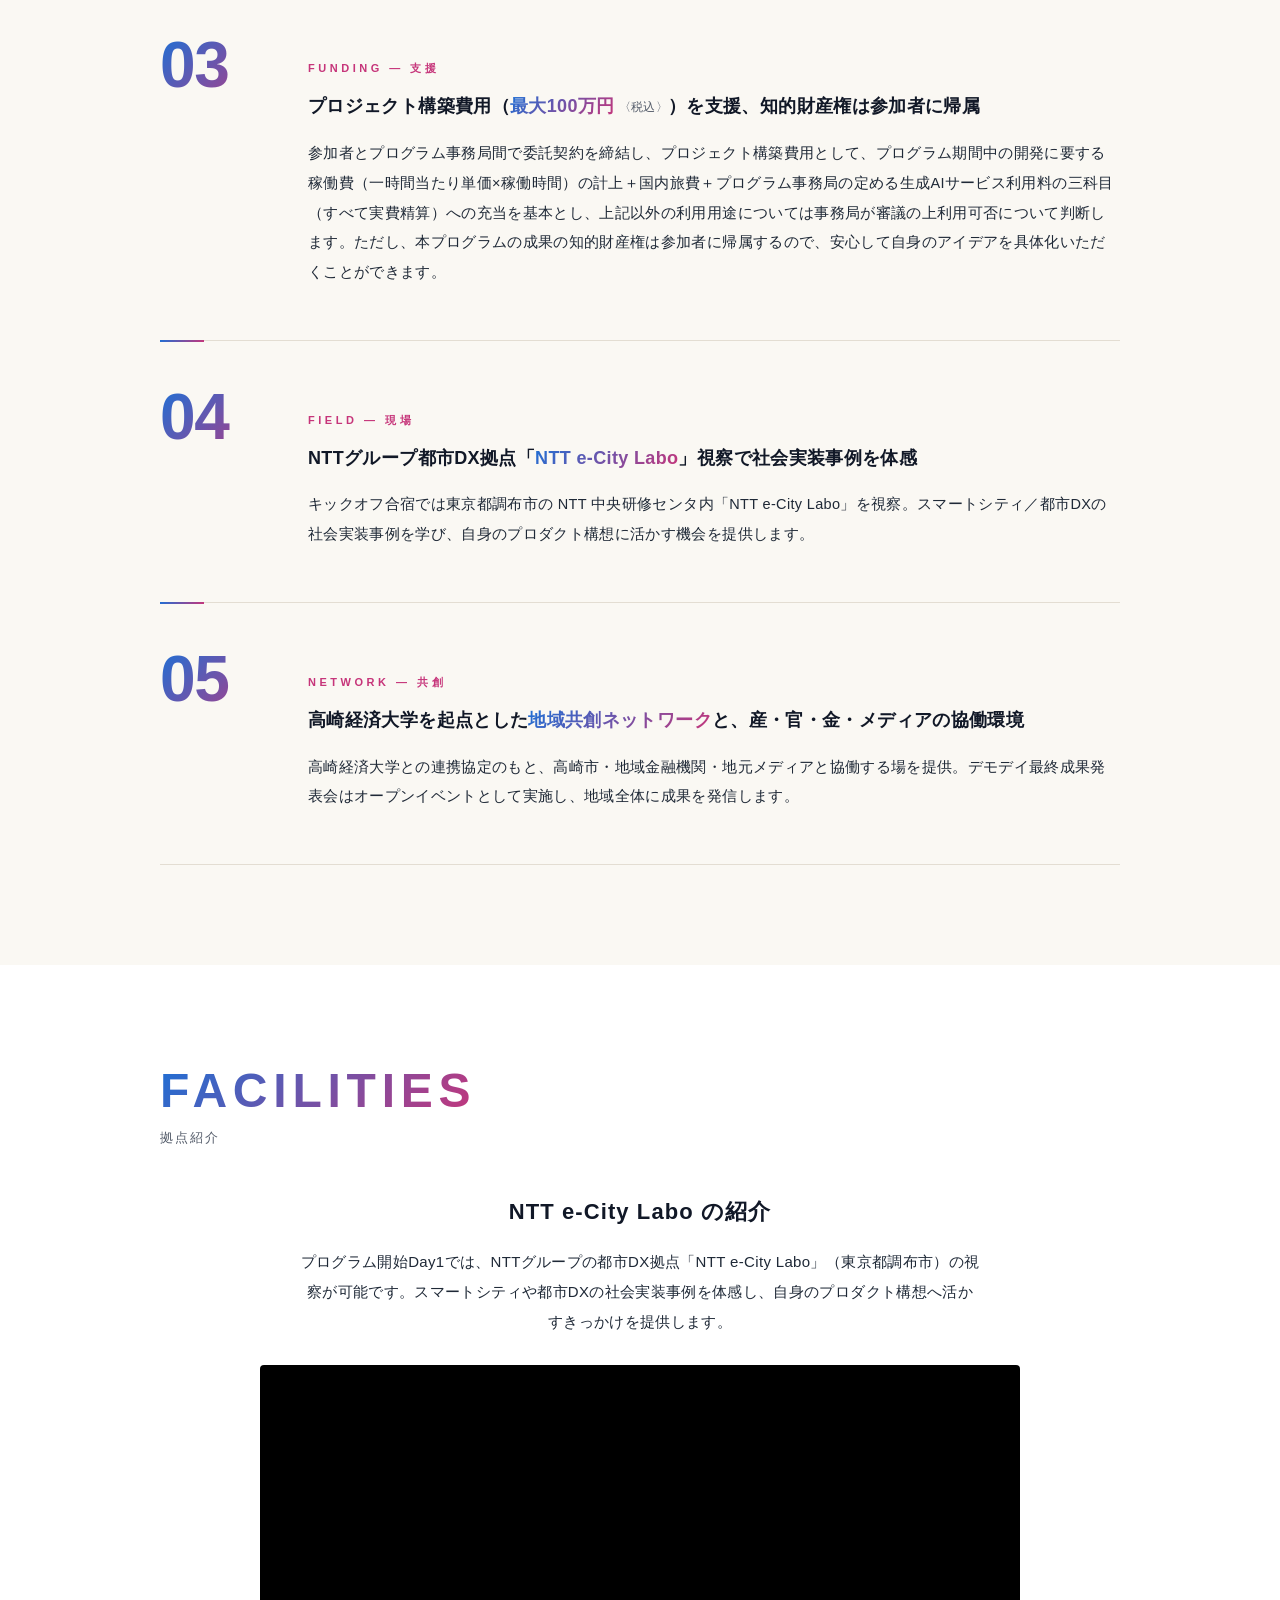
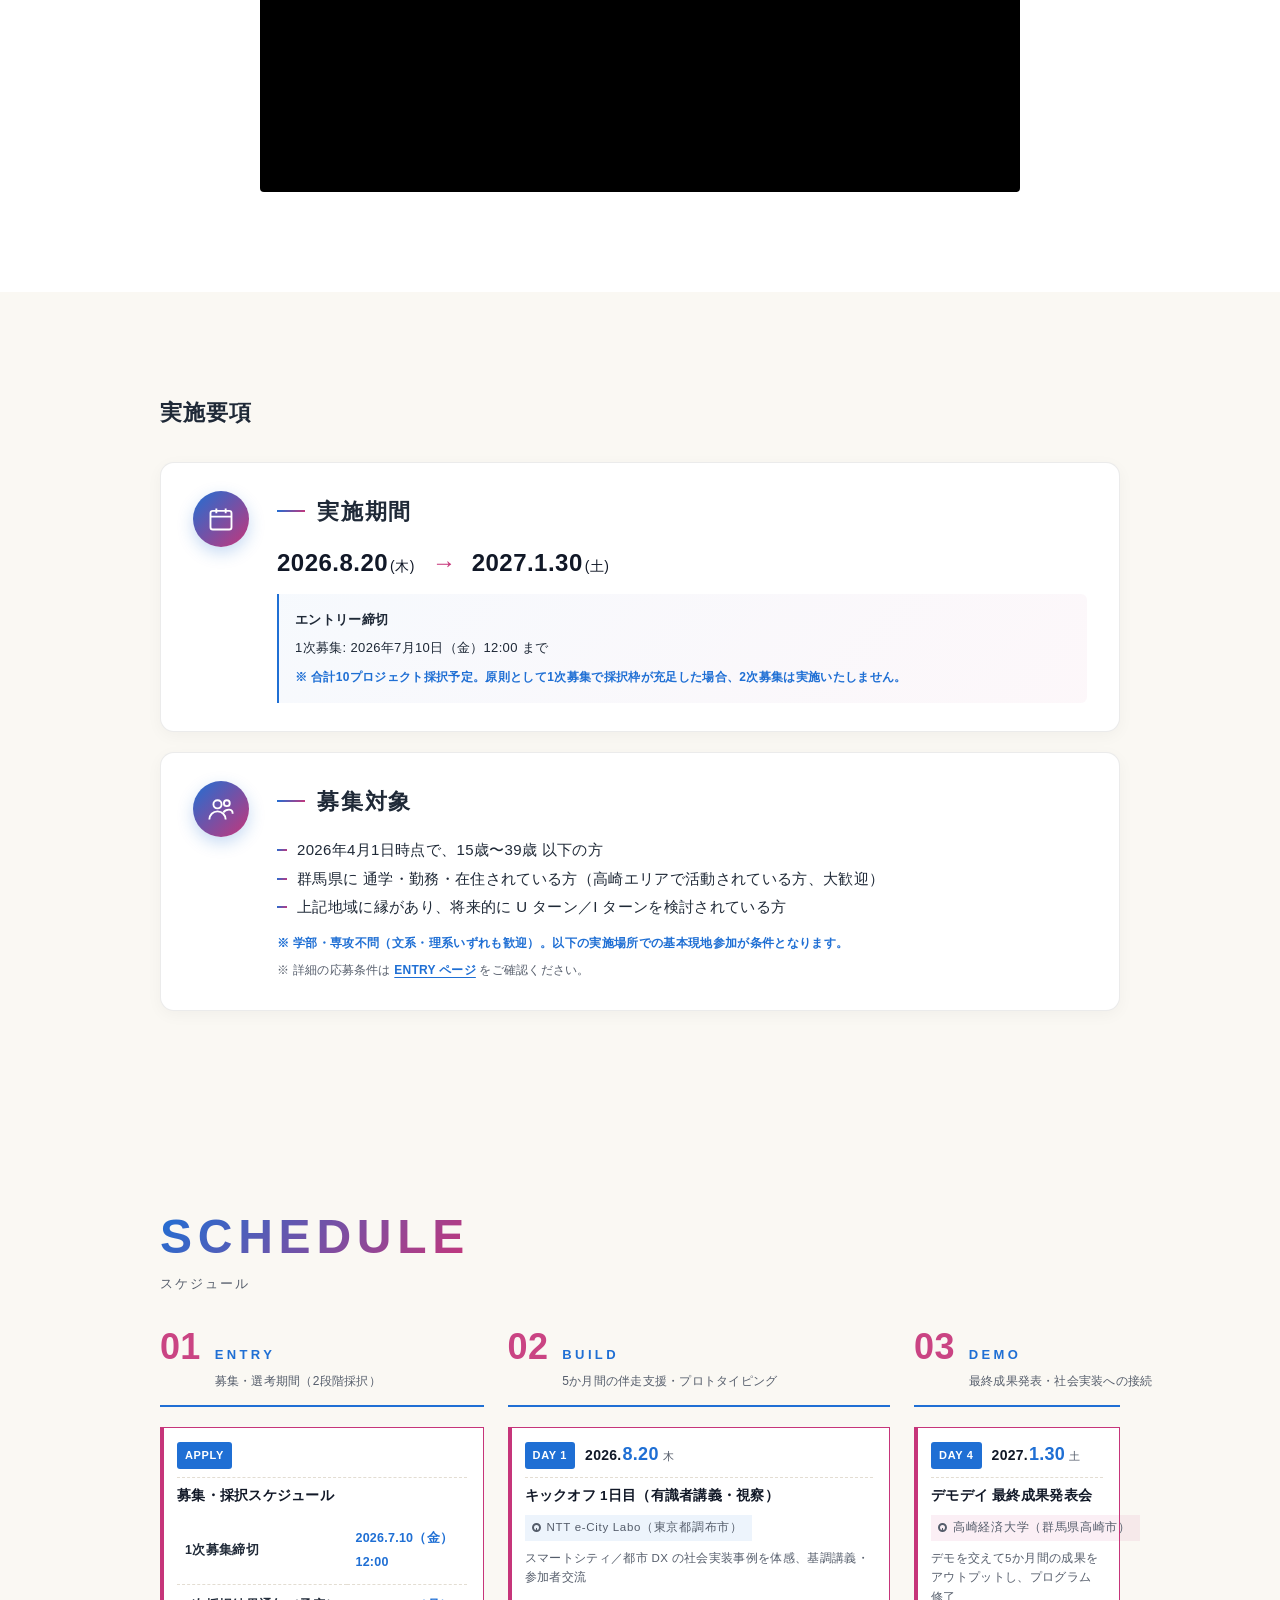
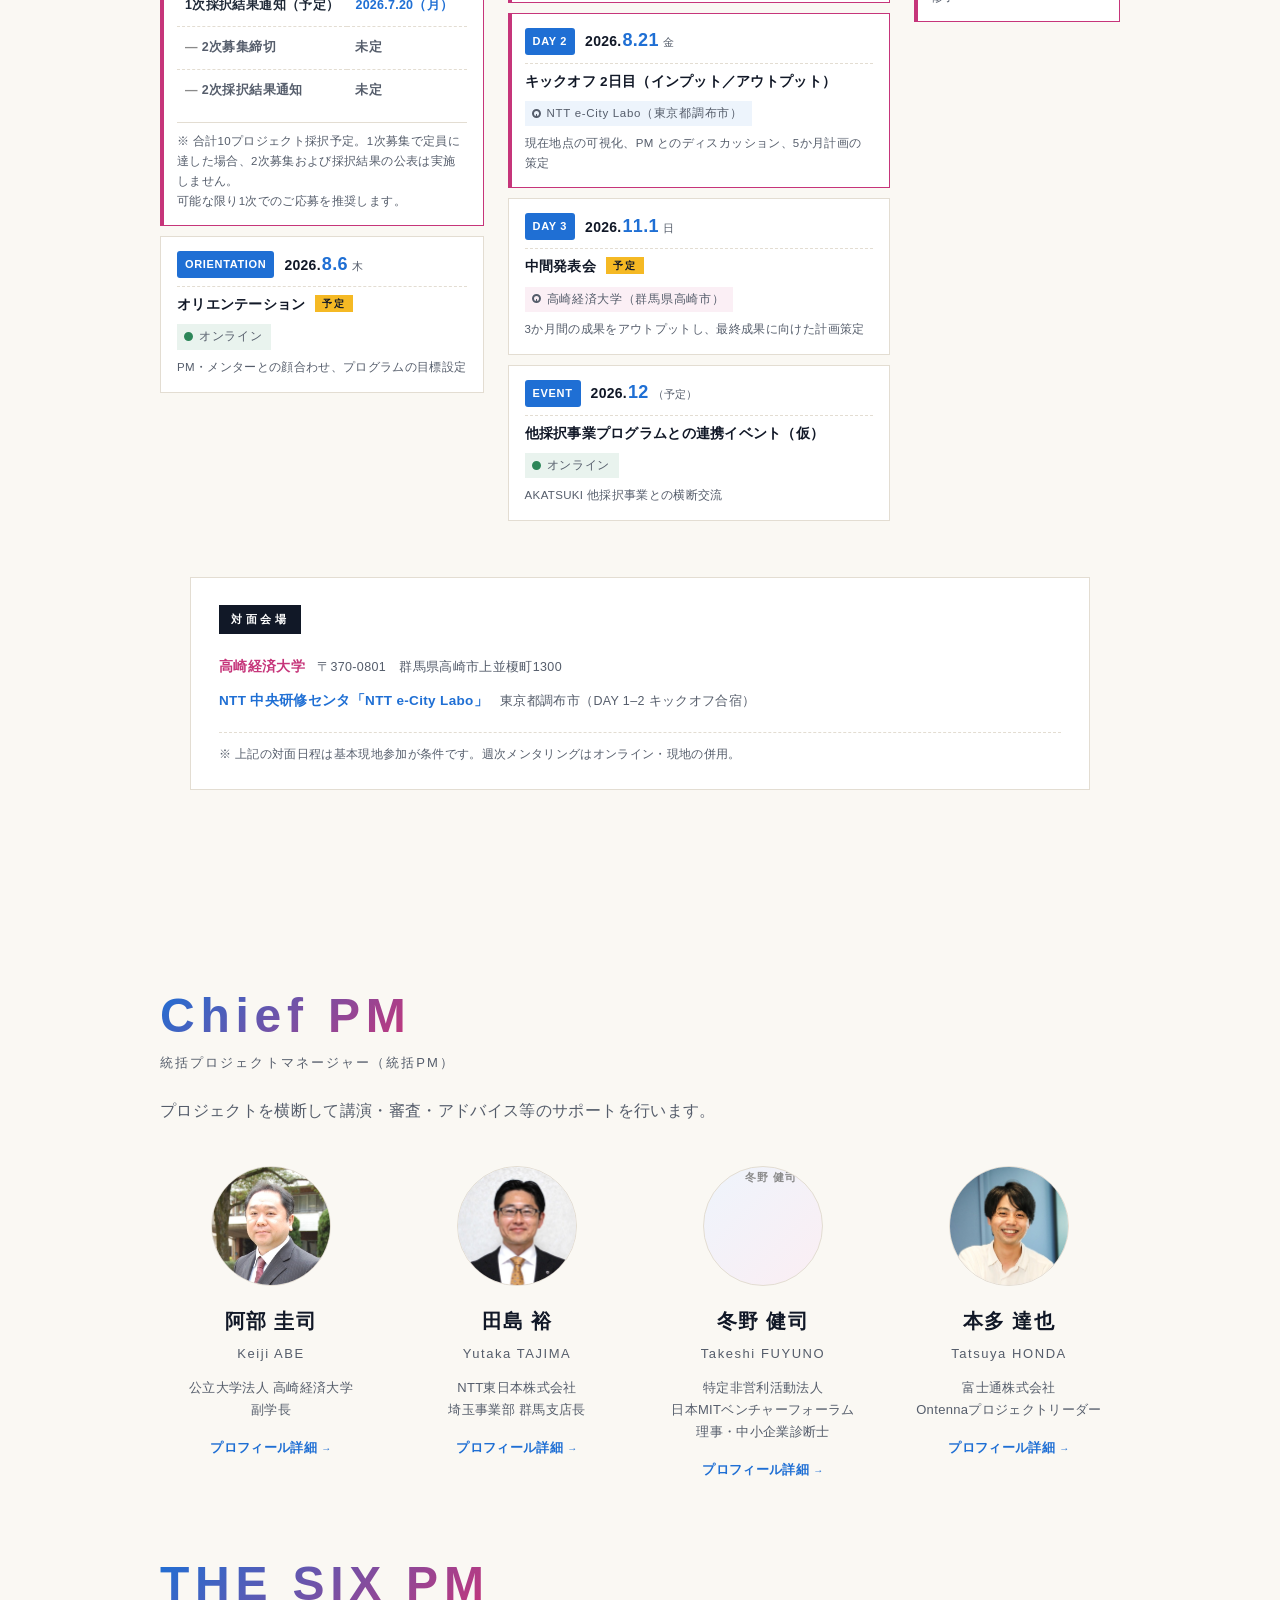
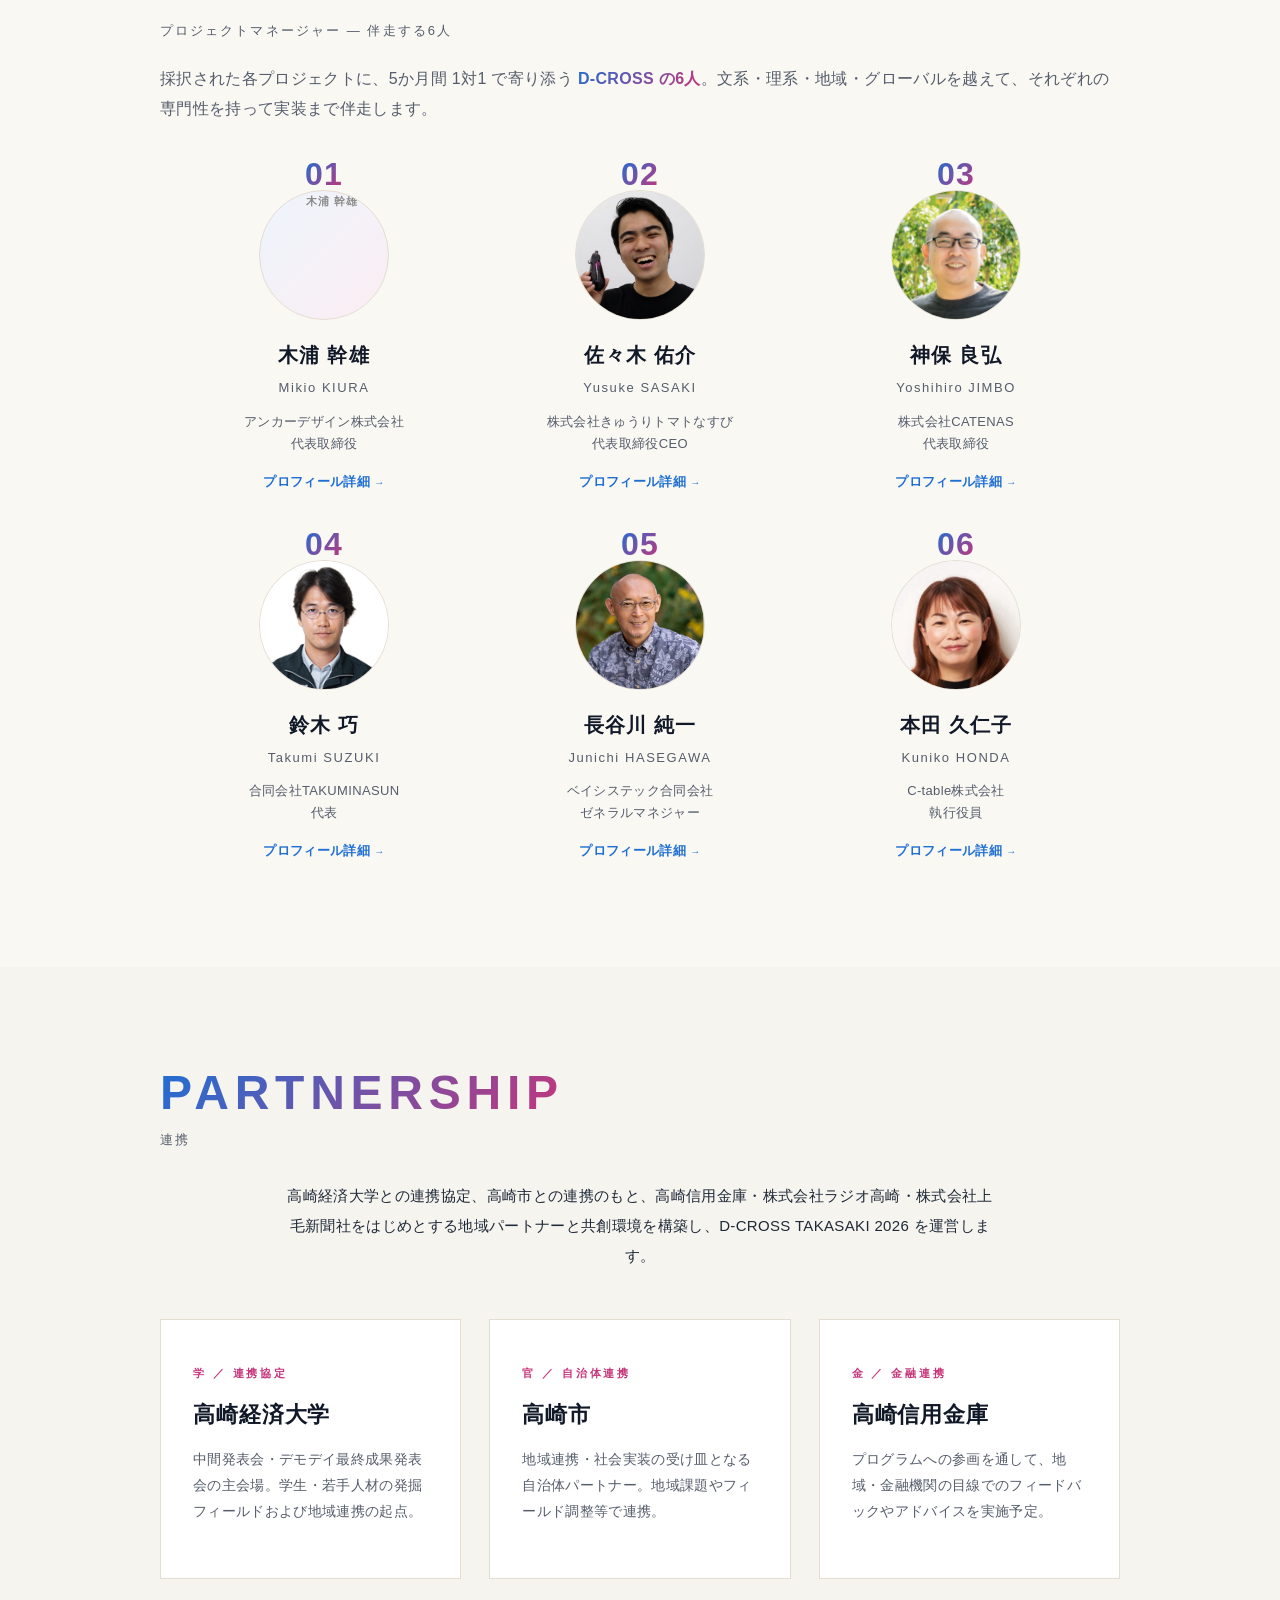
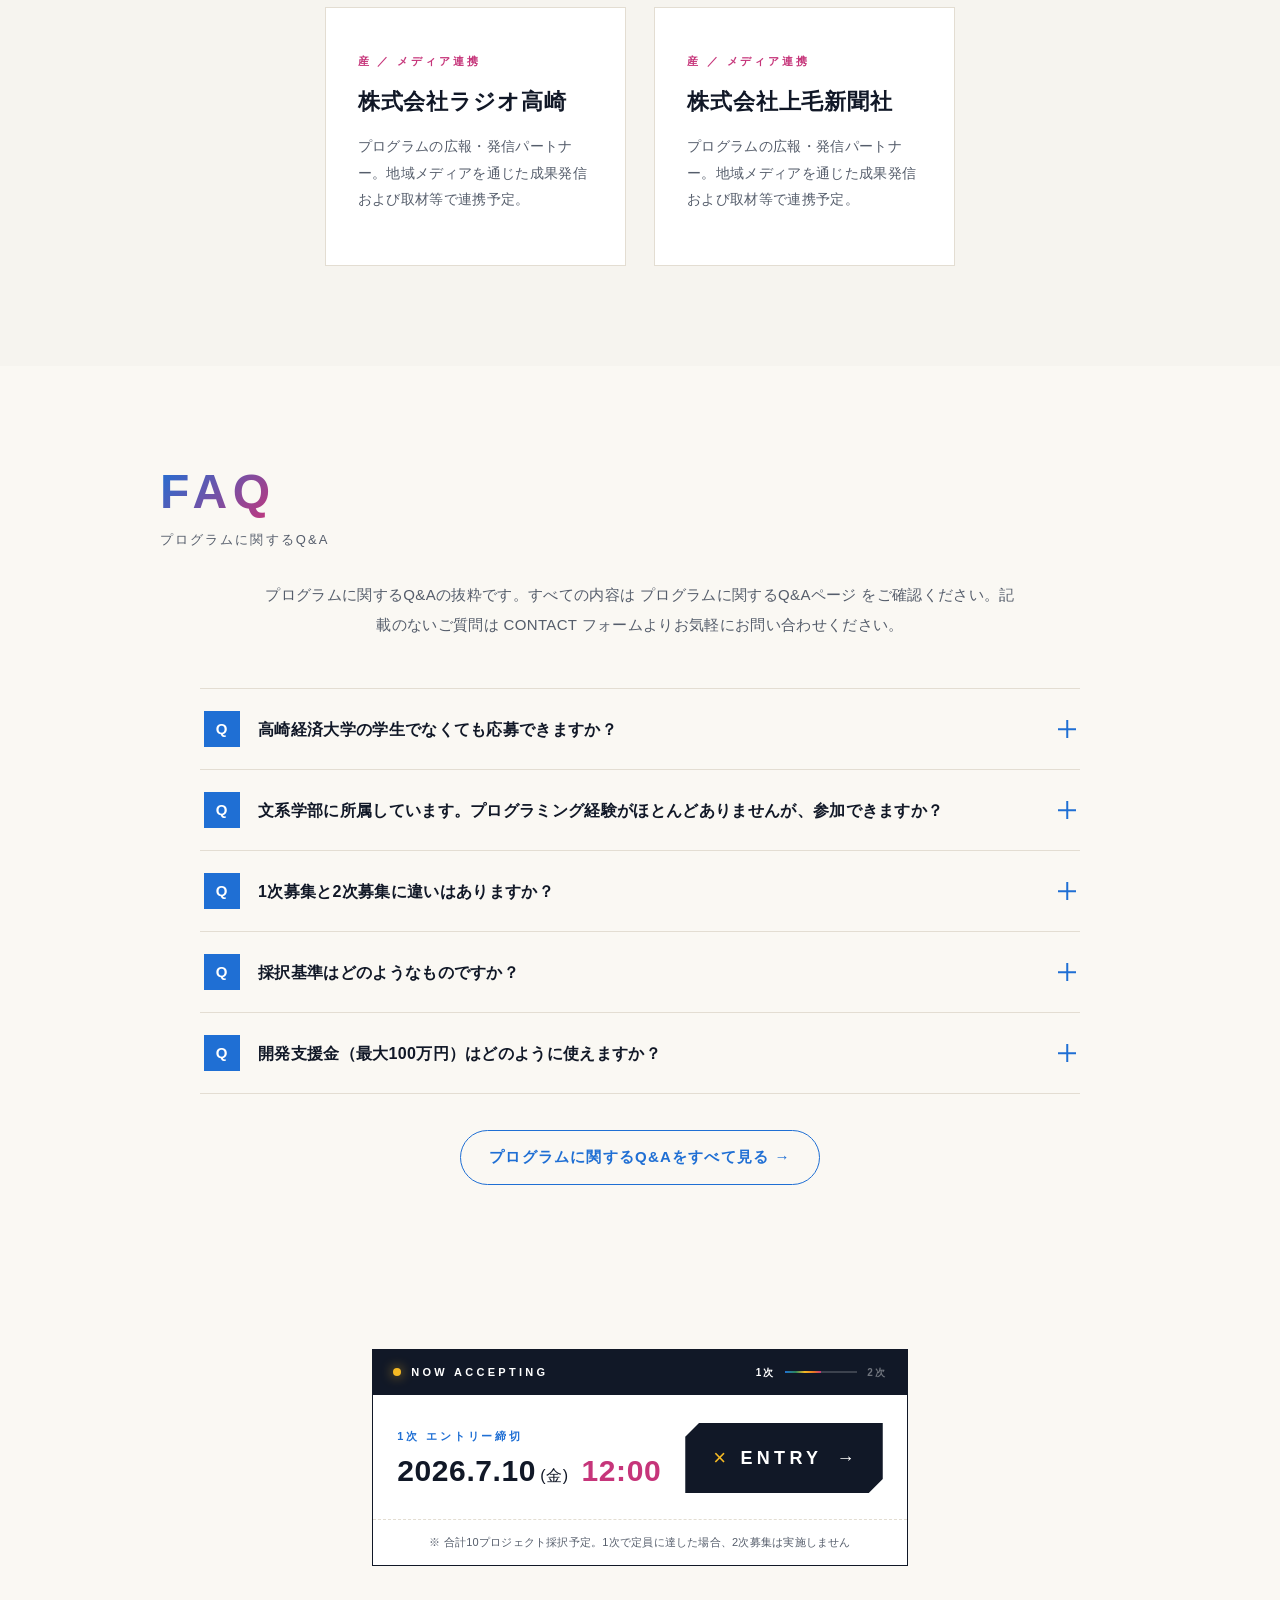
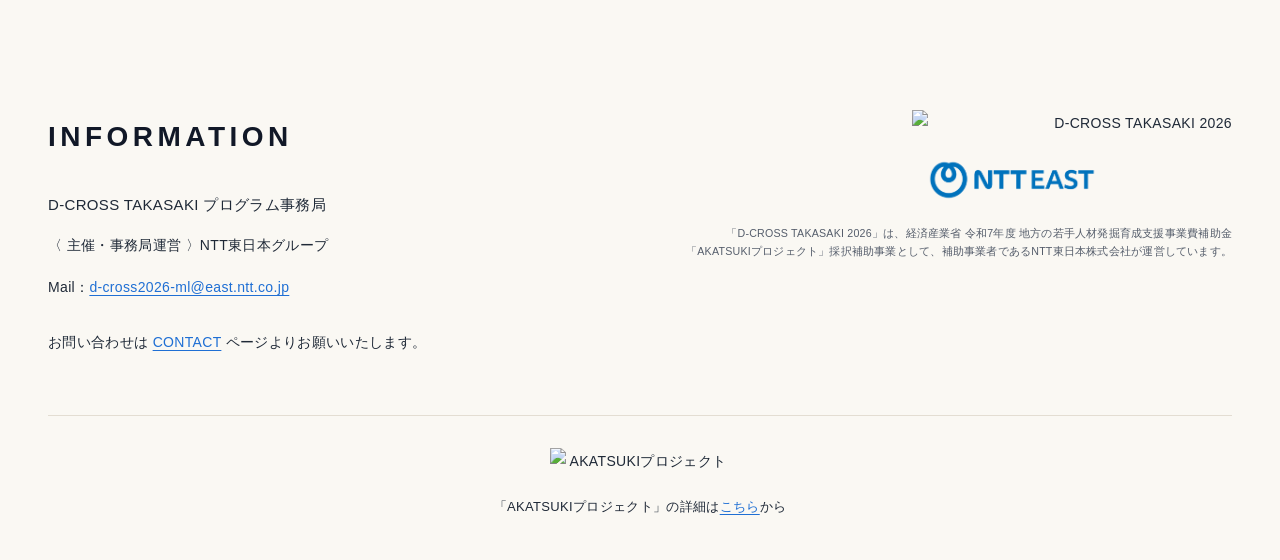
==== commit 9138a996: "ENTRY OPEN (6/17): switch entry.html to Google Form CTA (forms.gle/sCwmtCX9R5Tx12JD8); restore dc-ct" ====
--- a/index.html
+++ b/index.html
@@ -173,7 +173,7 @@
     <div class="dc-cta-head">
       <span class="dc-cta-status">
         <span class="dc-cta-status-dot" aria-hidden="true"></span>
-        <span class="dc-cta-status-label">エントリー近日開始</span>
+        <span class="dc-cta-status-label">NOW ACCEPTING</span>
       </span>
       <span class="dc-cta-progress" aria-hidden="true">
         <span class="dc-cta-progress-stage dc-cta-progress-stage--active">1次</span>
@@ -792,7 +792,7 @@
     <div class="dc-cta-head">
       <span class="dc-cta-status">
         <span class="dc-cta-status-dot" aria-hidden="true"></span>
-        <span class="dc-cta-status-label">エントリー近日開始</span>
+        <span class="dc-cta-status-label">NOW ACCEPTING</span>
       </span>
       <span class="dc-cta-progress" aria-hidden="true">
         <span class="dc-cta-progress-stage dc-cta-progress-stage--active">1次</span>
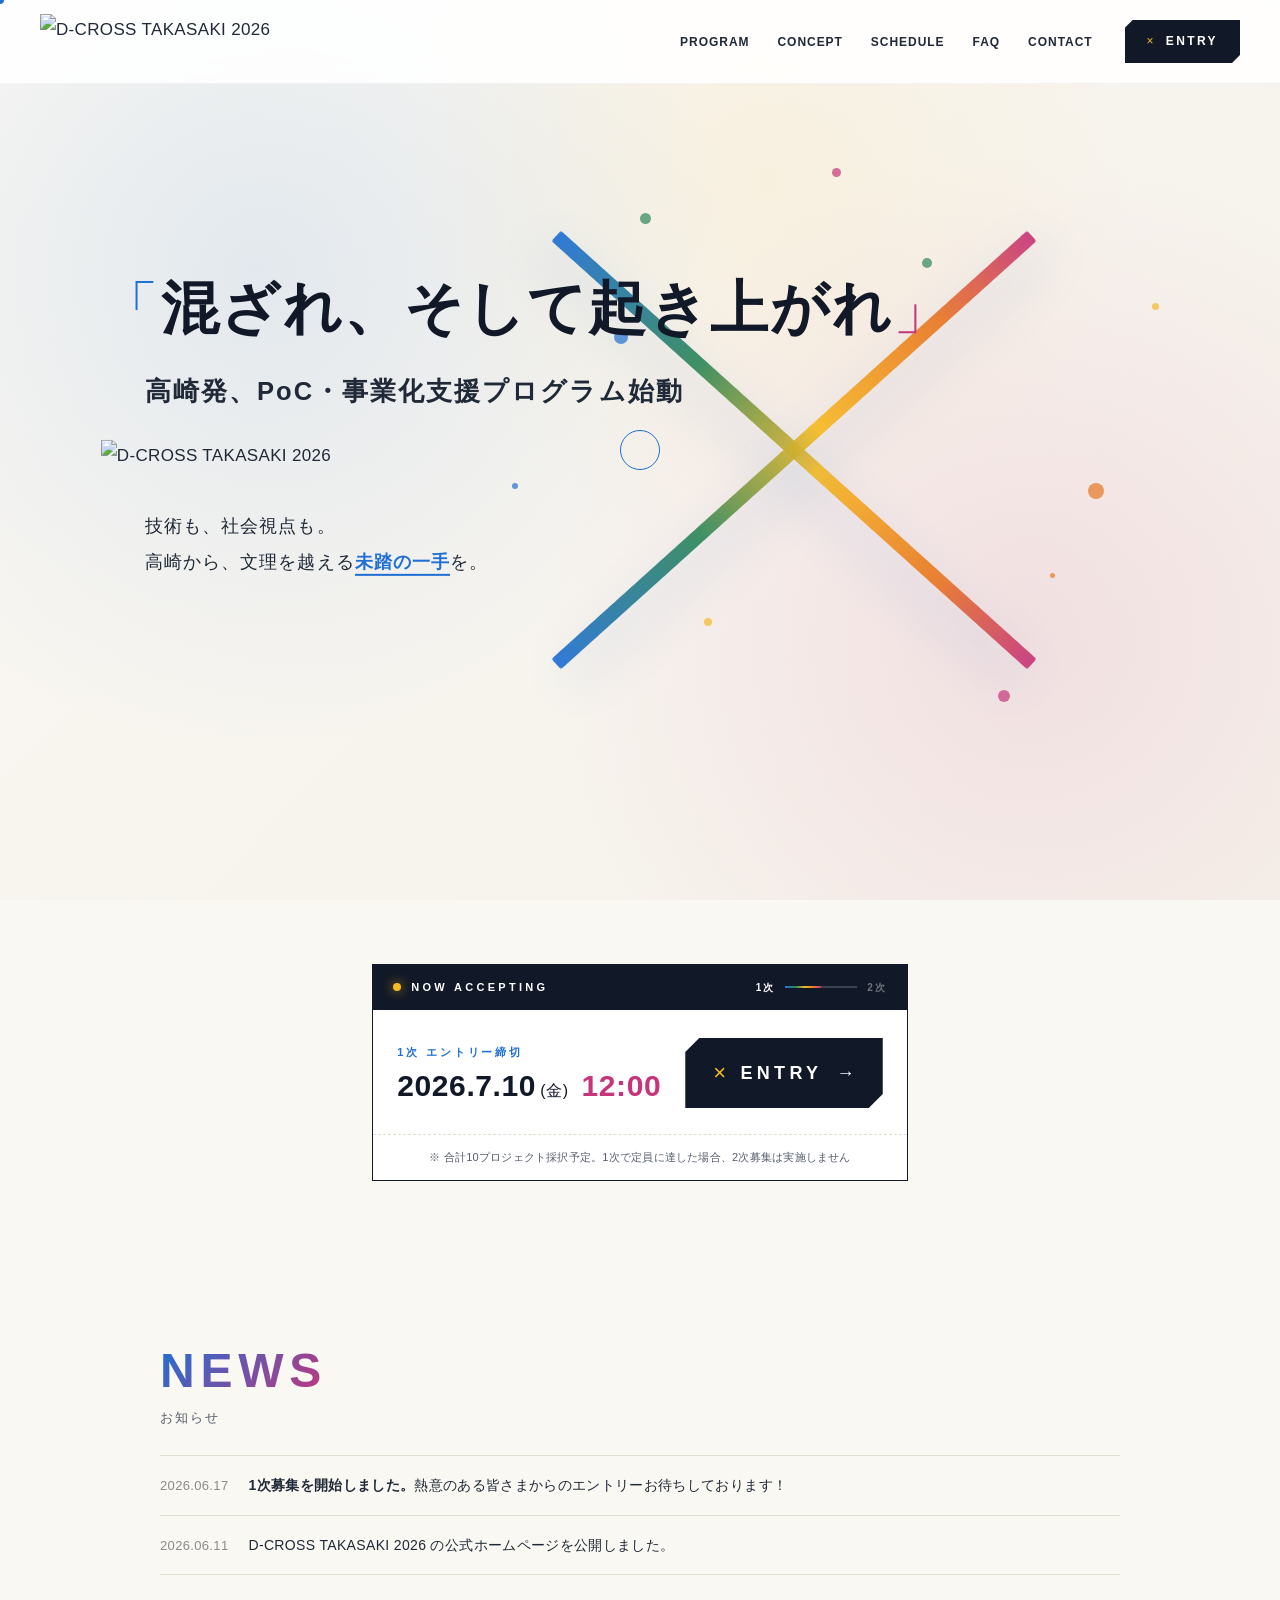
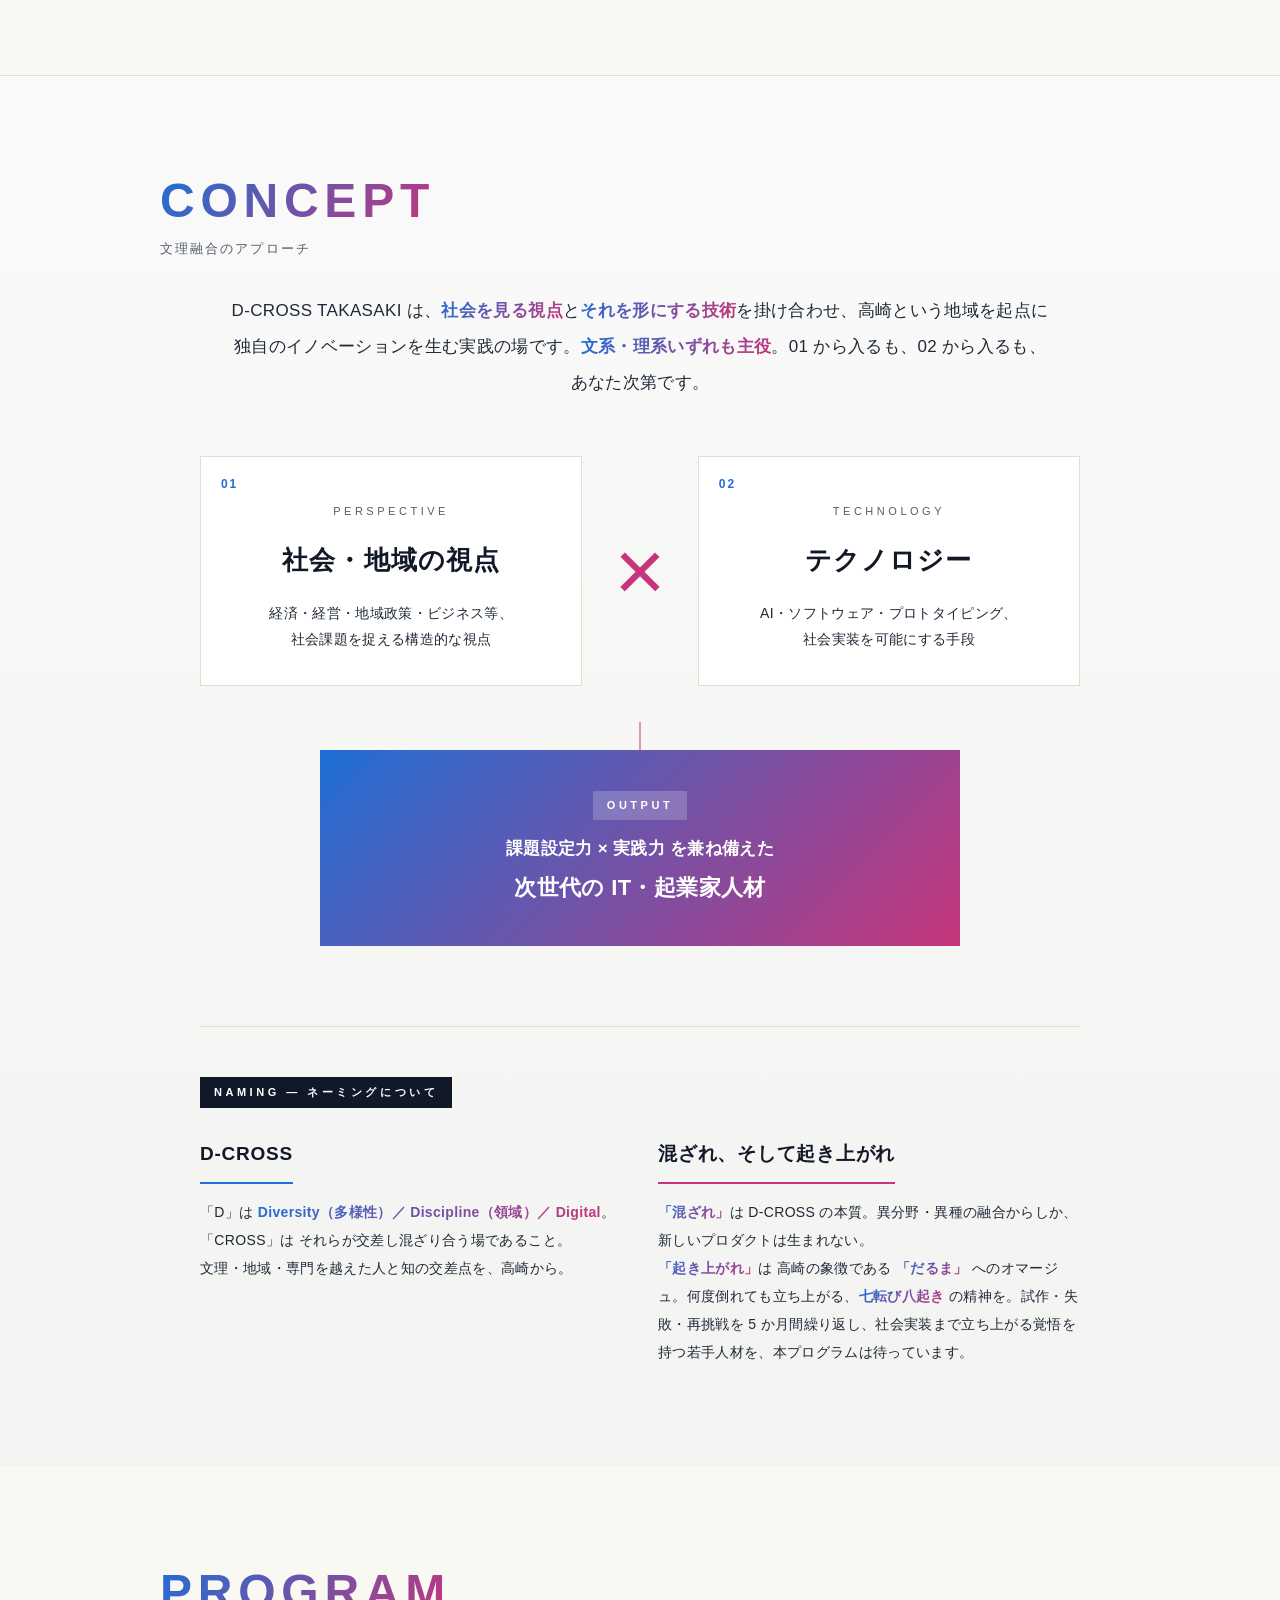
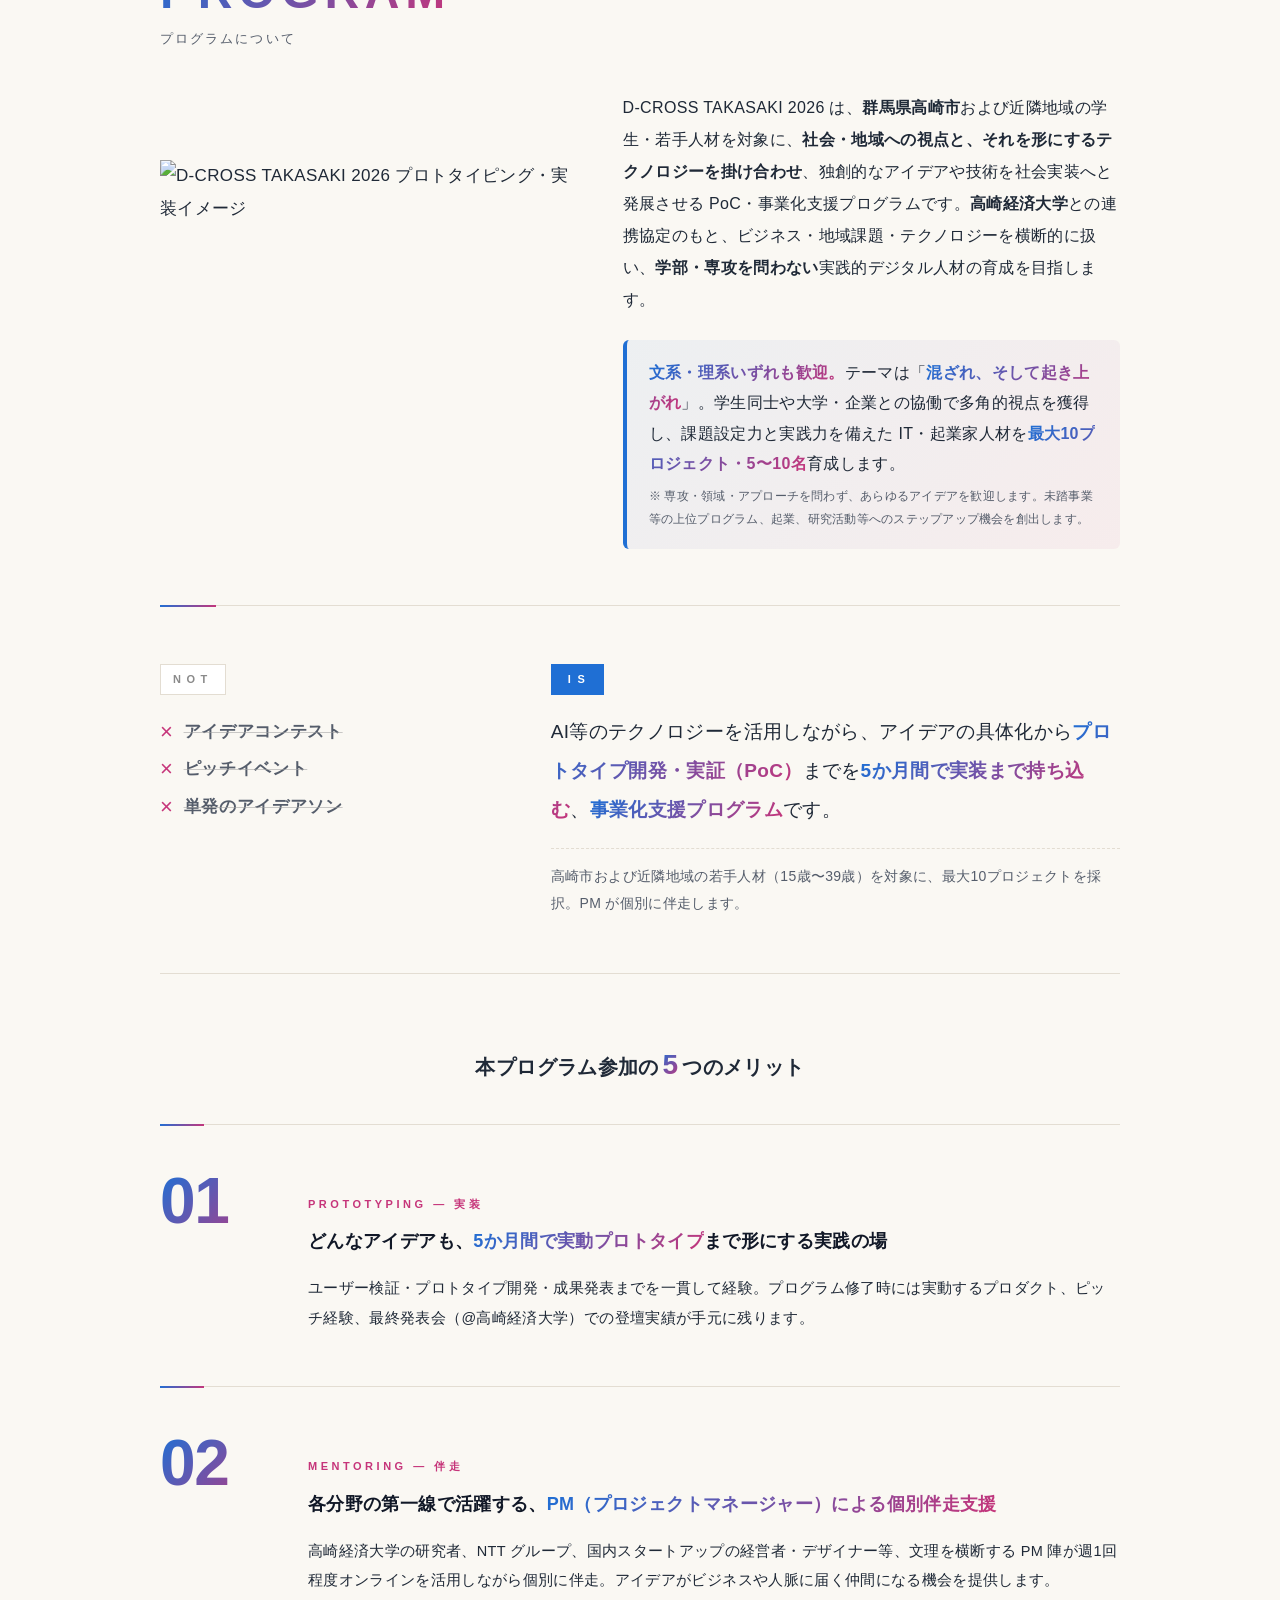
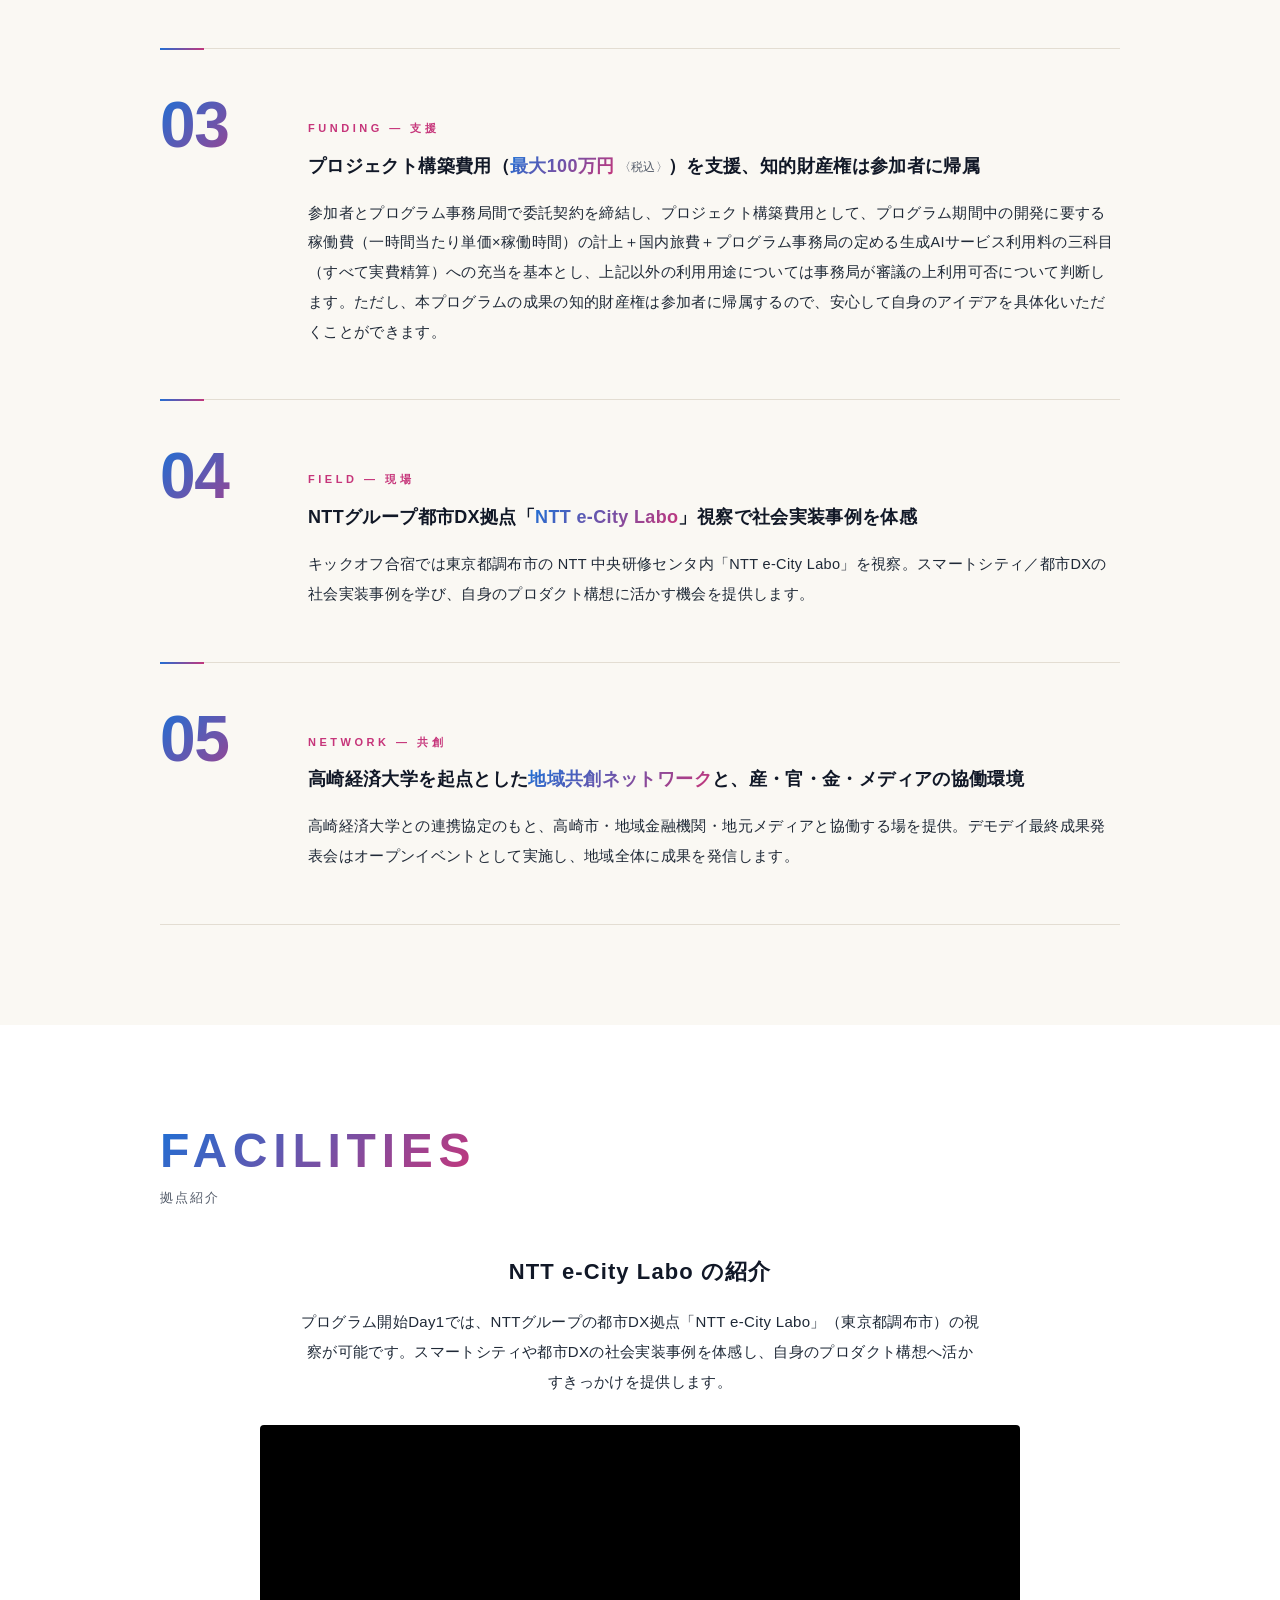
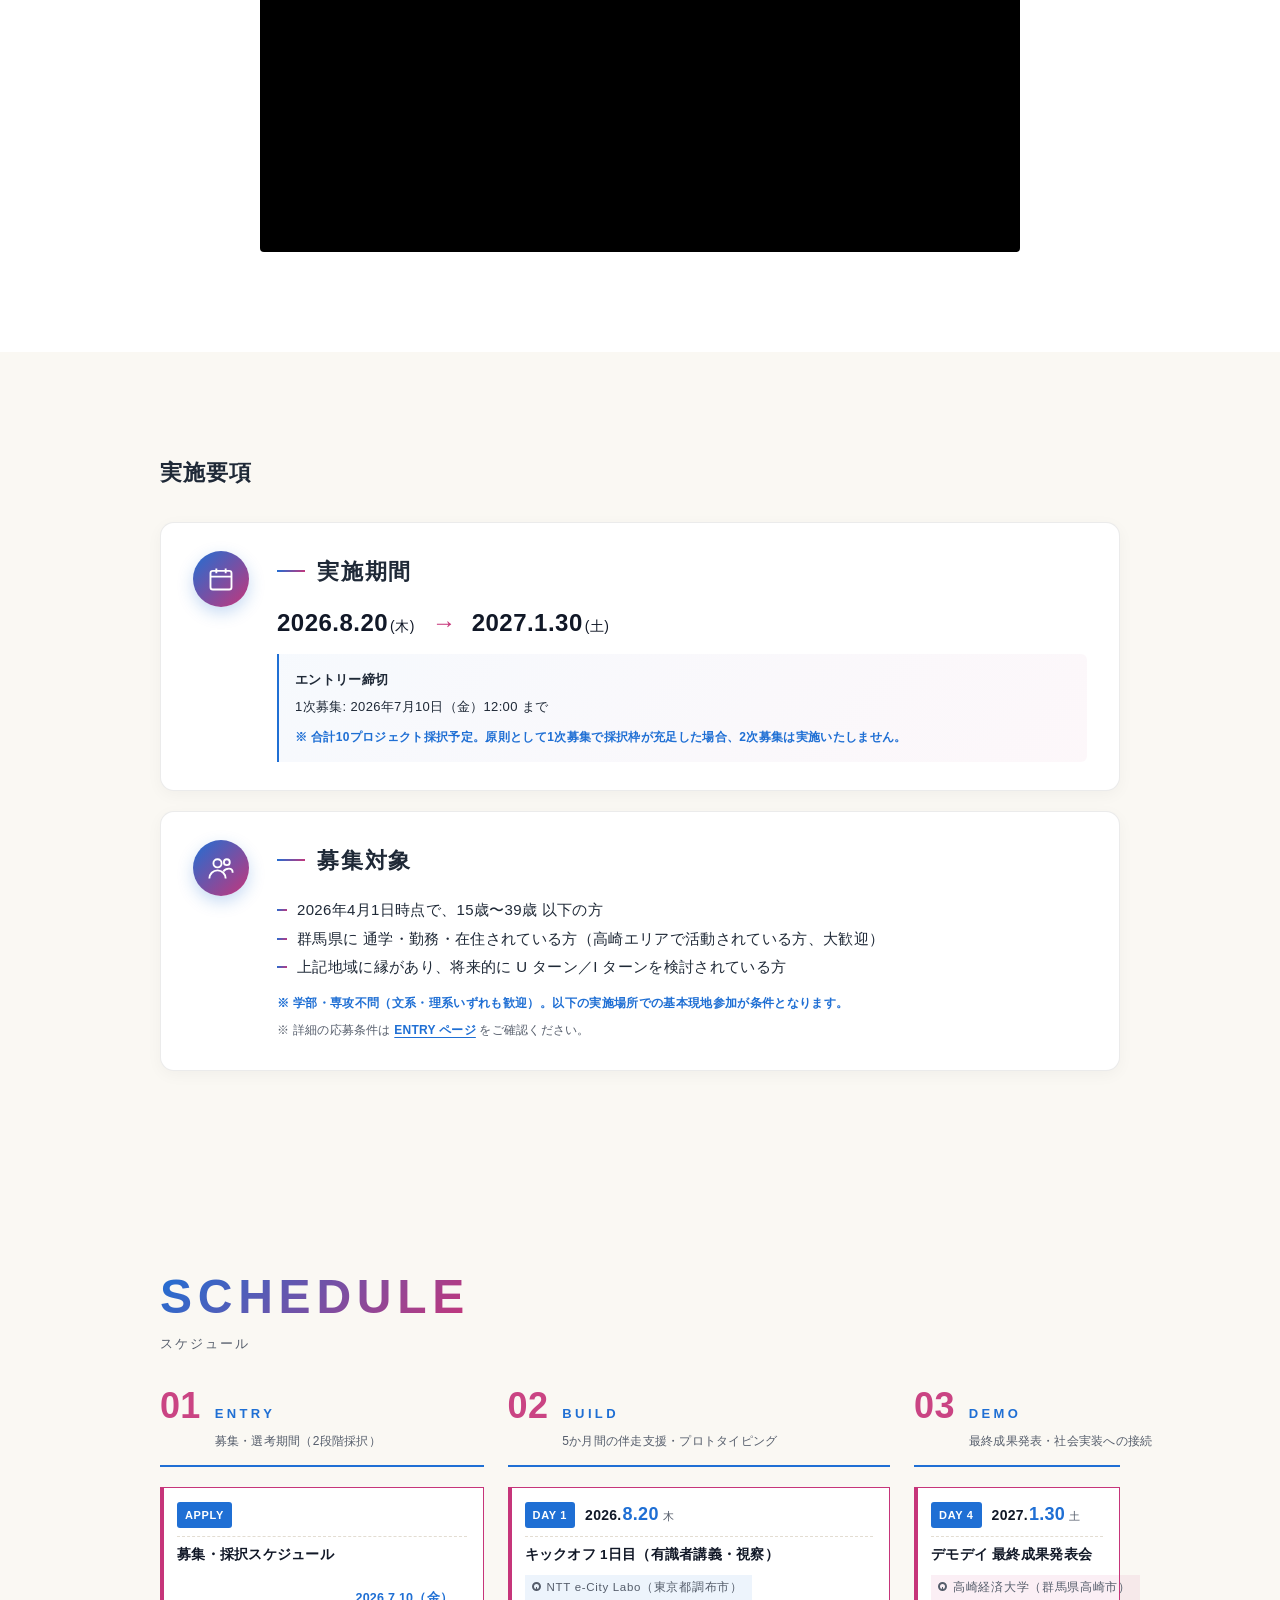
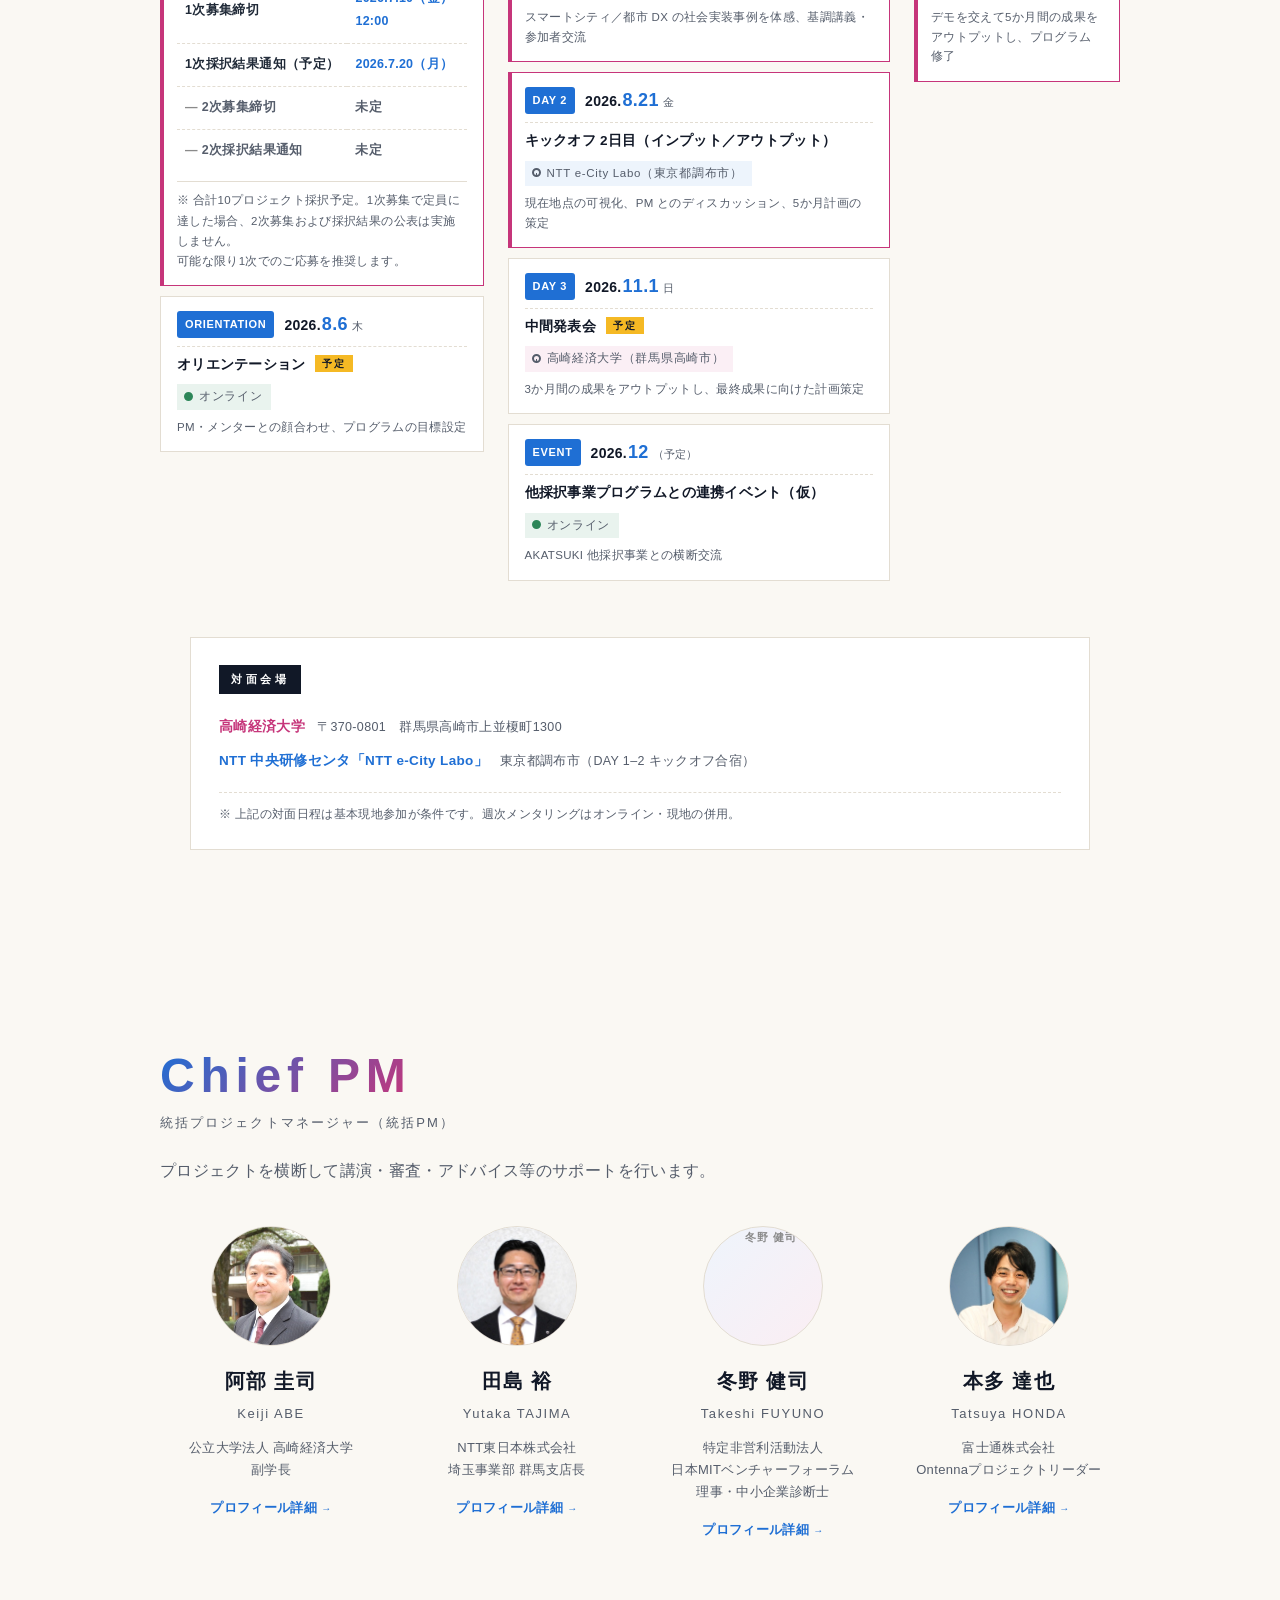
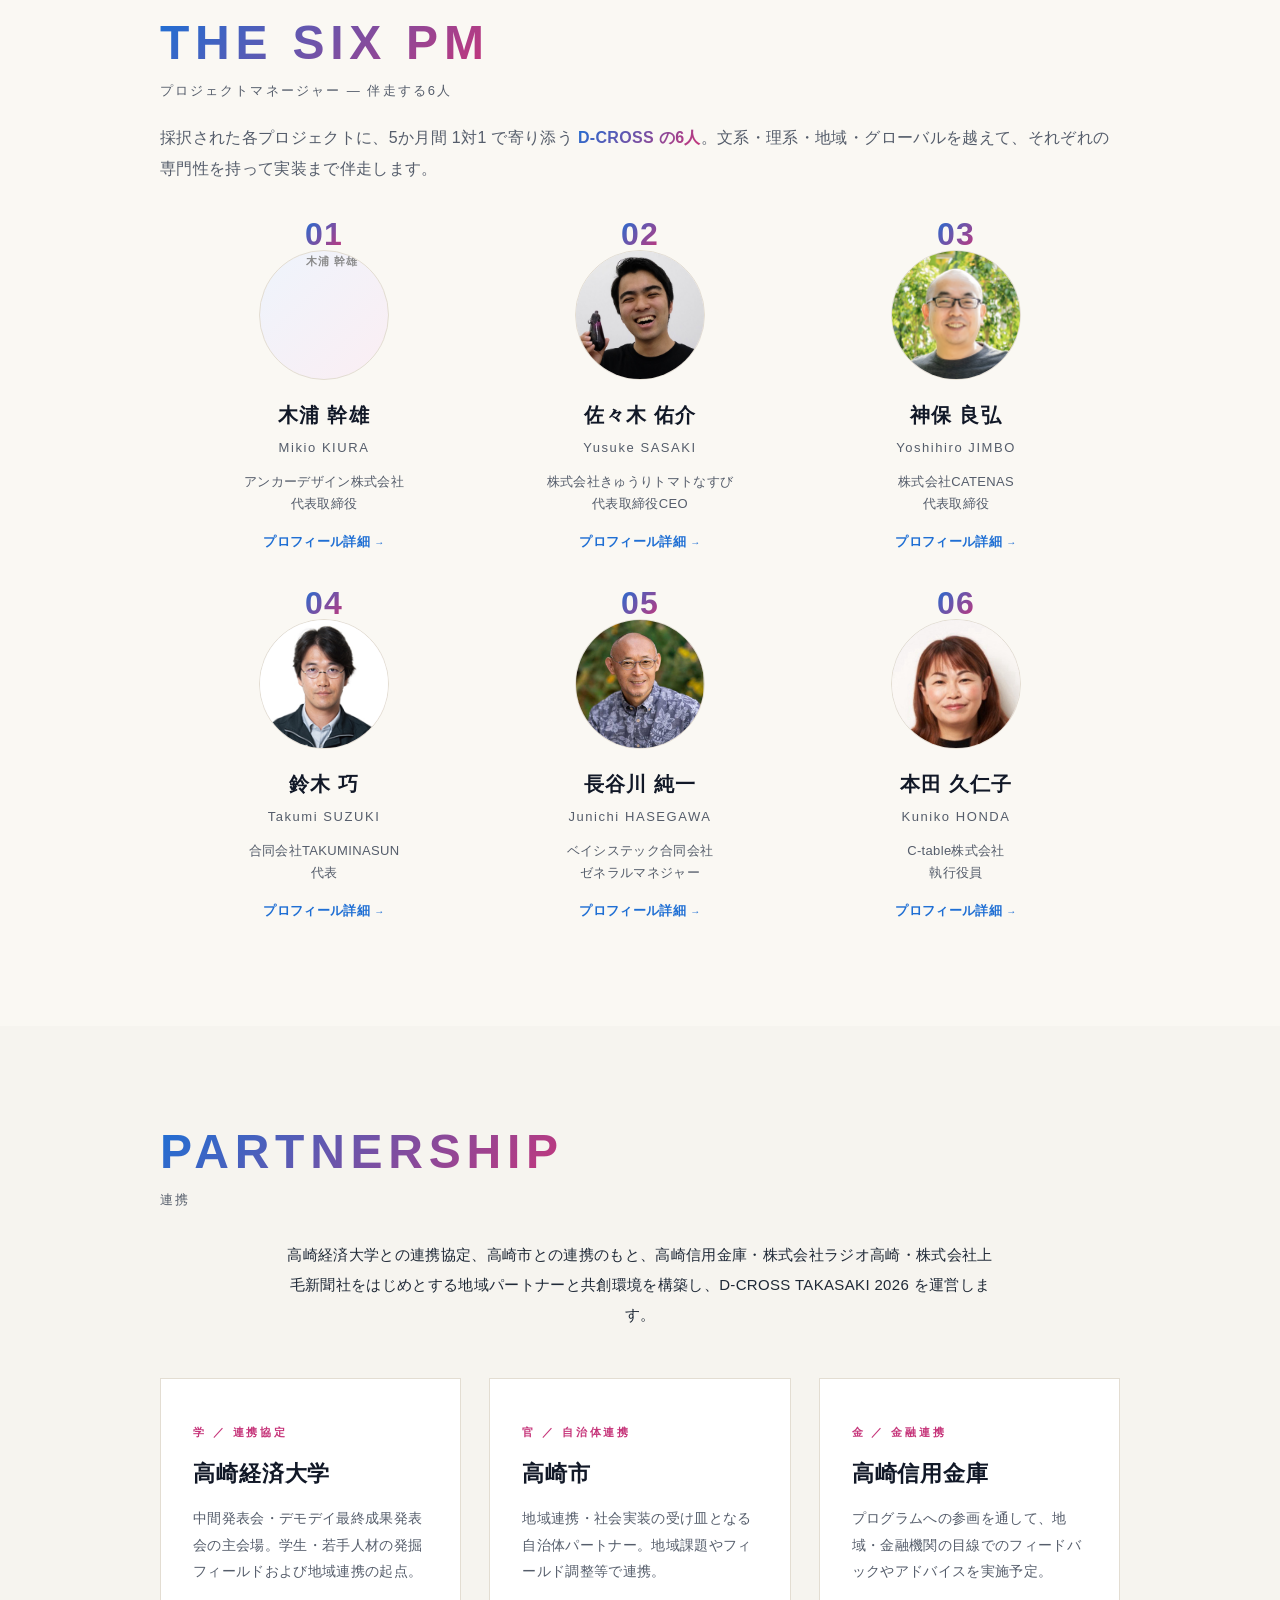
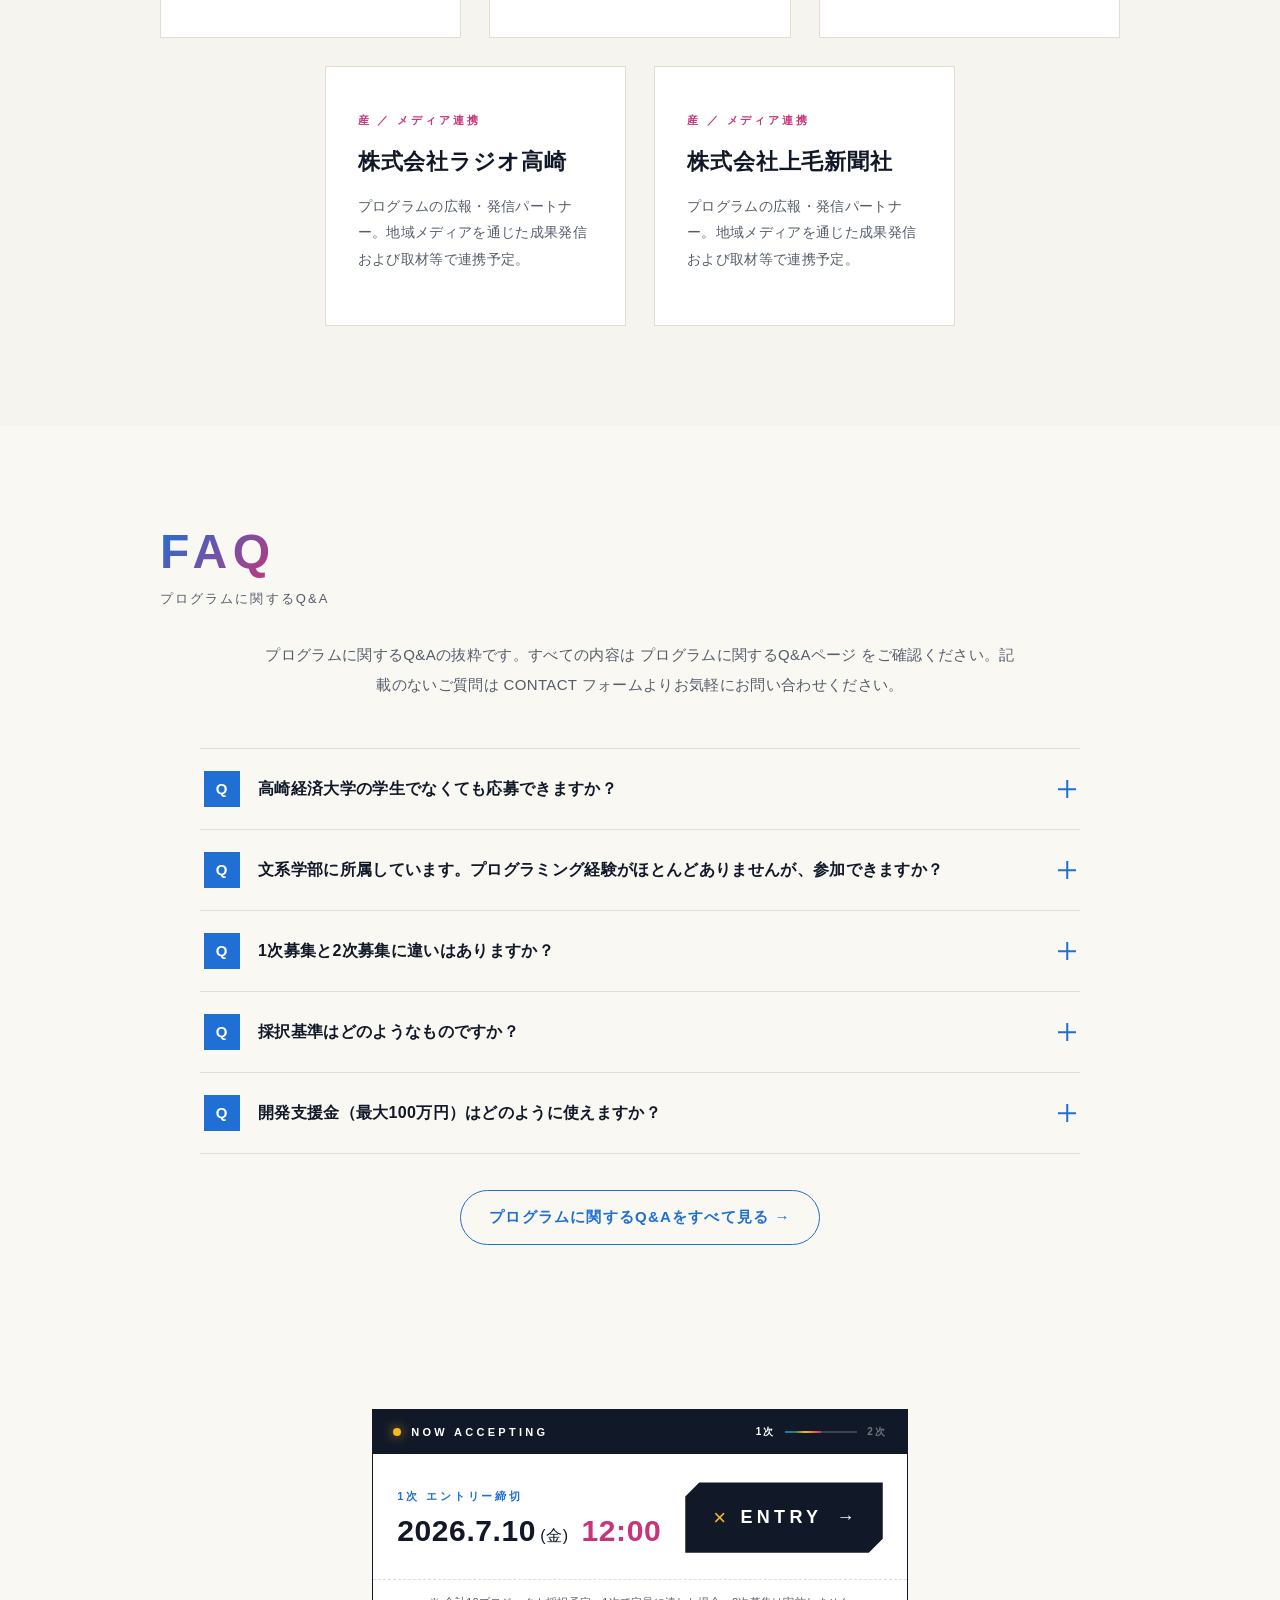
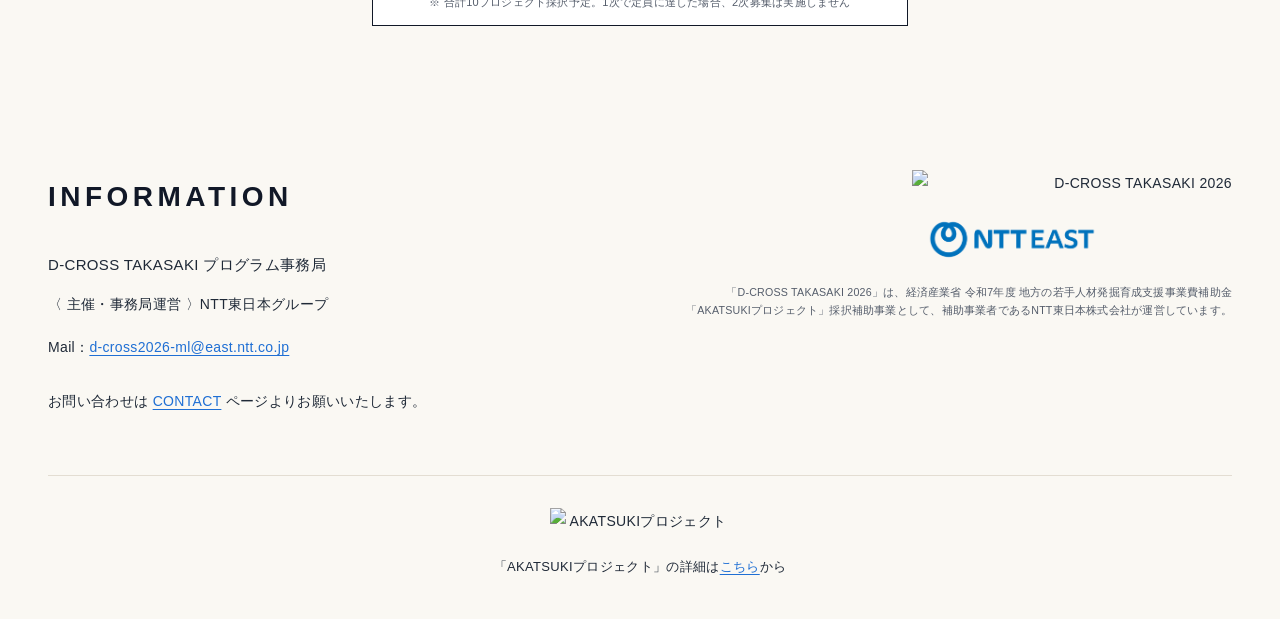
==== commit 2f1b8917: "NEWS: add 2026.06.17 entry-open notice; clean up 06.11 trailing phrase" ====
--- a/index.html
+++ b/index.html
@@ -205,8 +205,12 @@
     </div>
     <div class="news-list">
       <div class="news-item">
+        <span class="news-date">2026.06.17</span>
+        <p><strong>1次募集を開始しました。</strong>熱意のある皆さまからのエントリーお待ちしております！</p>
+      </div>
+      <div class="news-item">
         <span class="news-date">2026.06.11</span>
-        <p>D-CROSS TAKASAKI 2026 の公式ホームページを公開しました。<strong>1次募集受付近日開始予定！</strong></p>
+        <p>D-CROSS TAKASAKI 2026 の公式ホームページを公開しました。</p>
       </div>
     </div>
   </div>
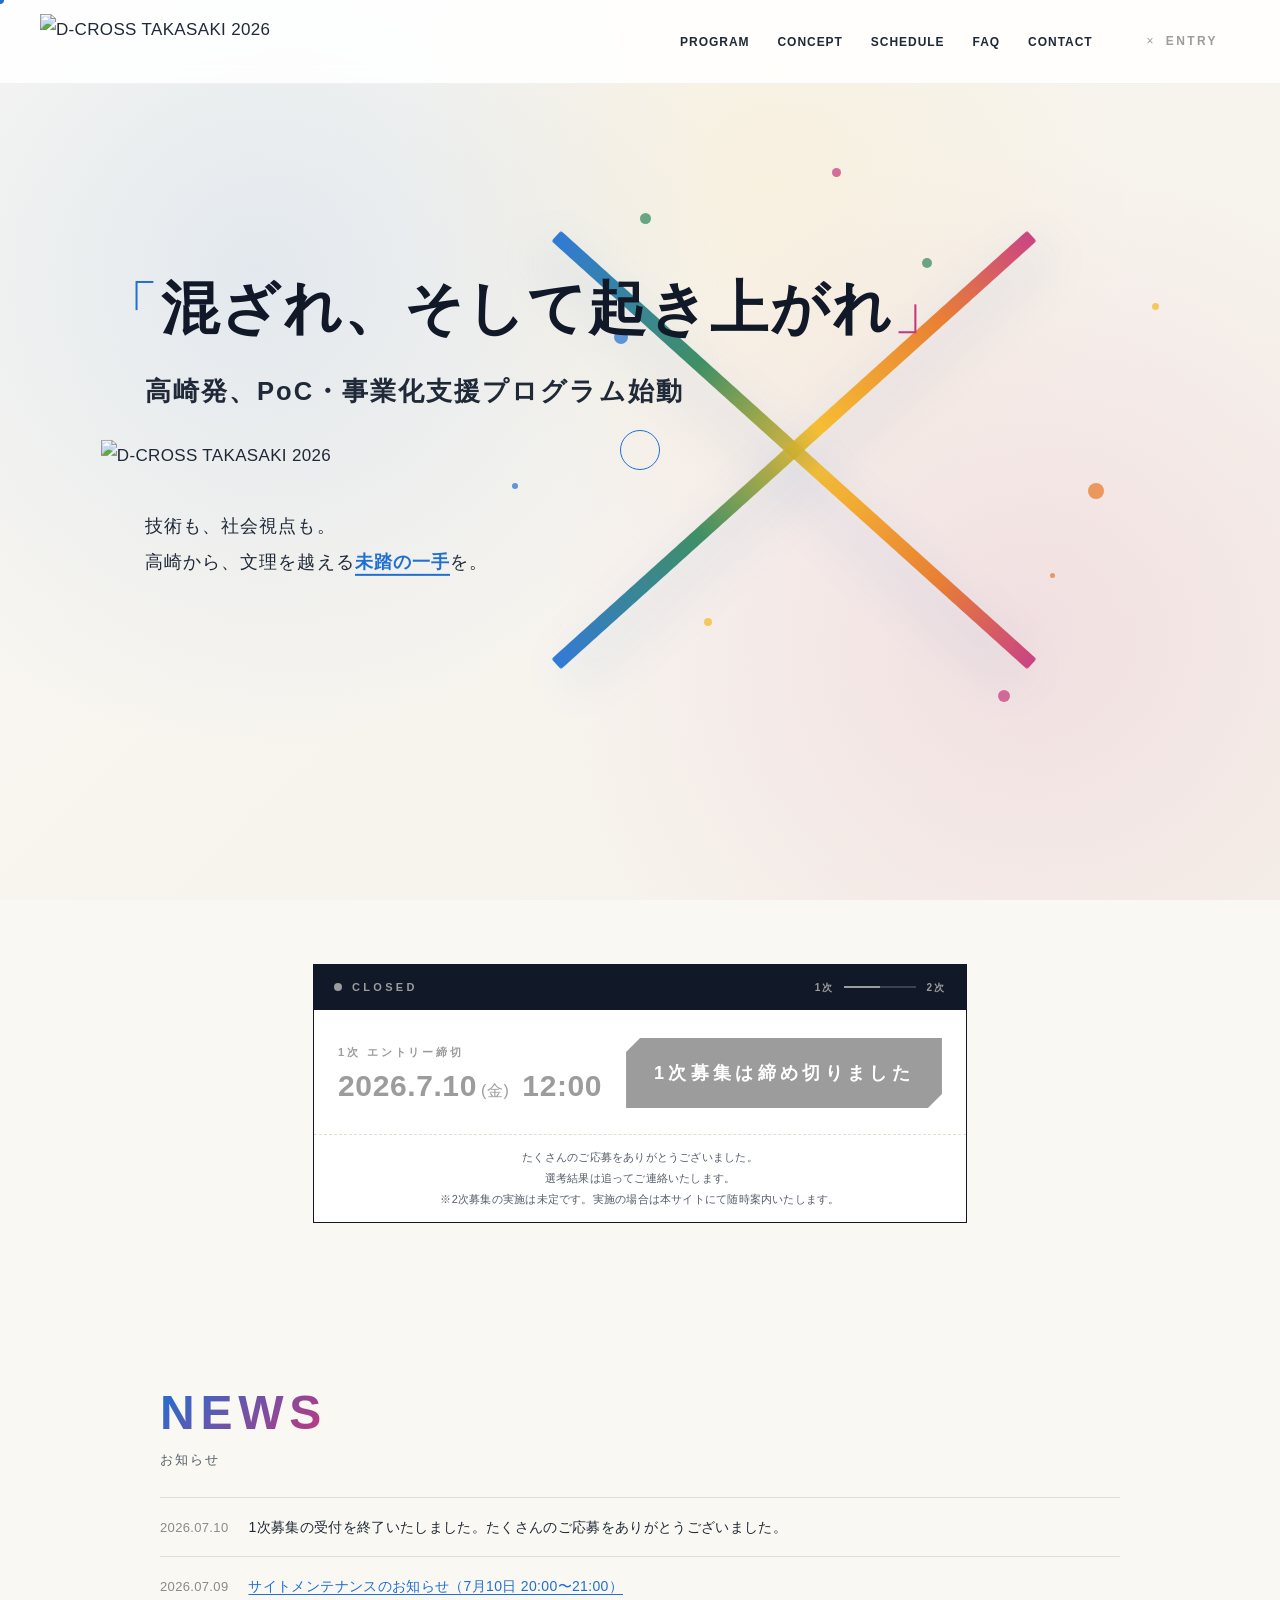
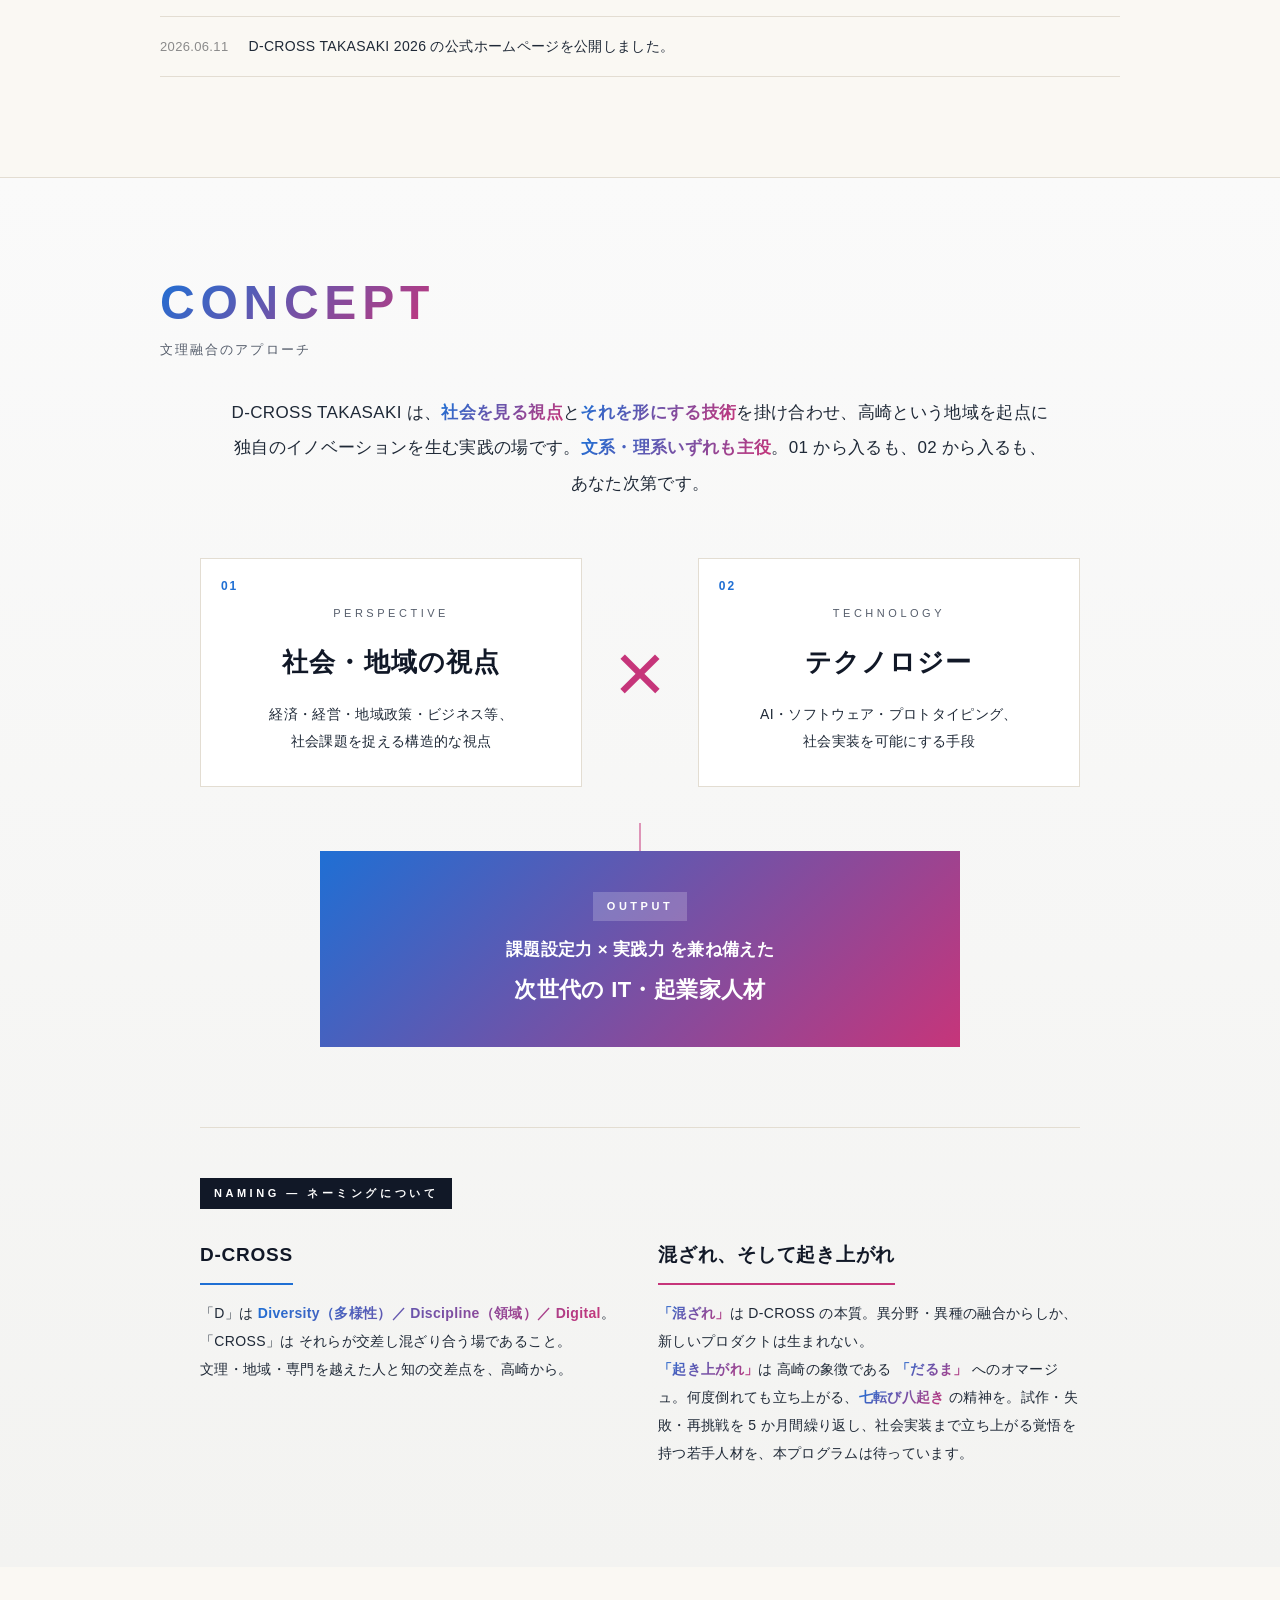
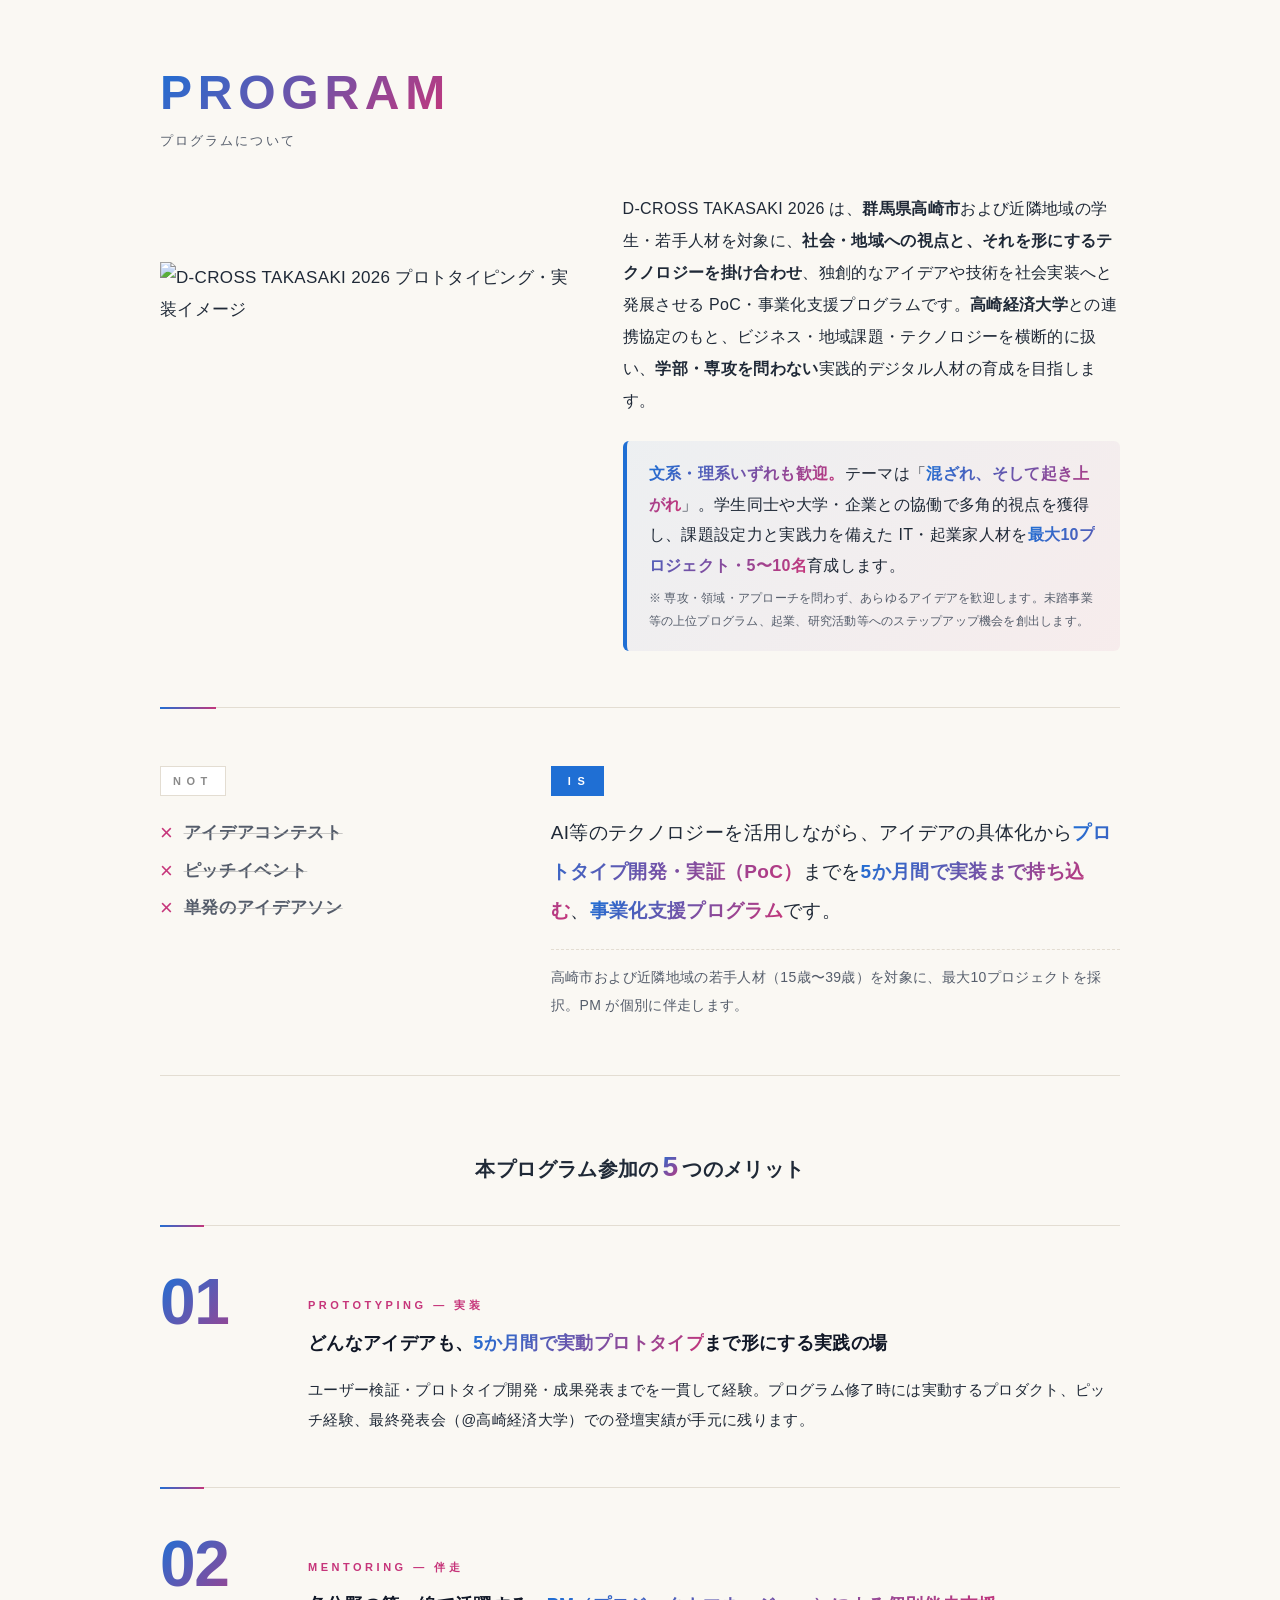
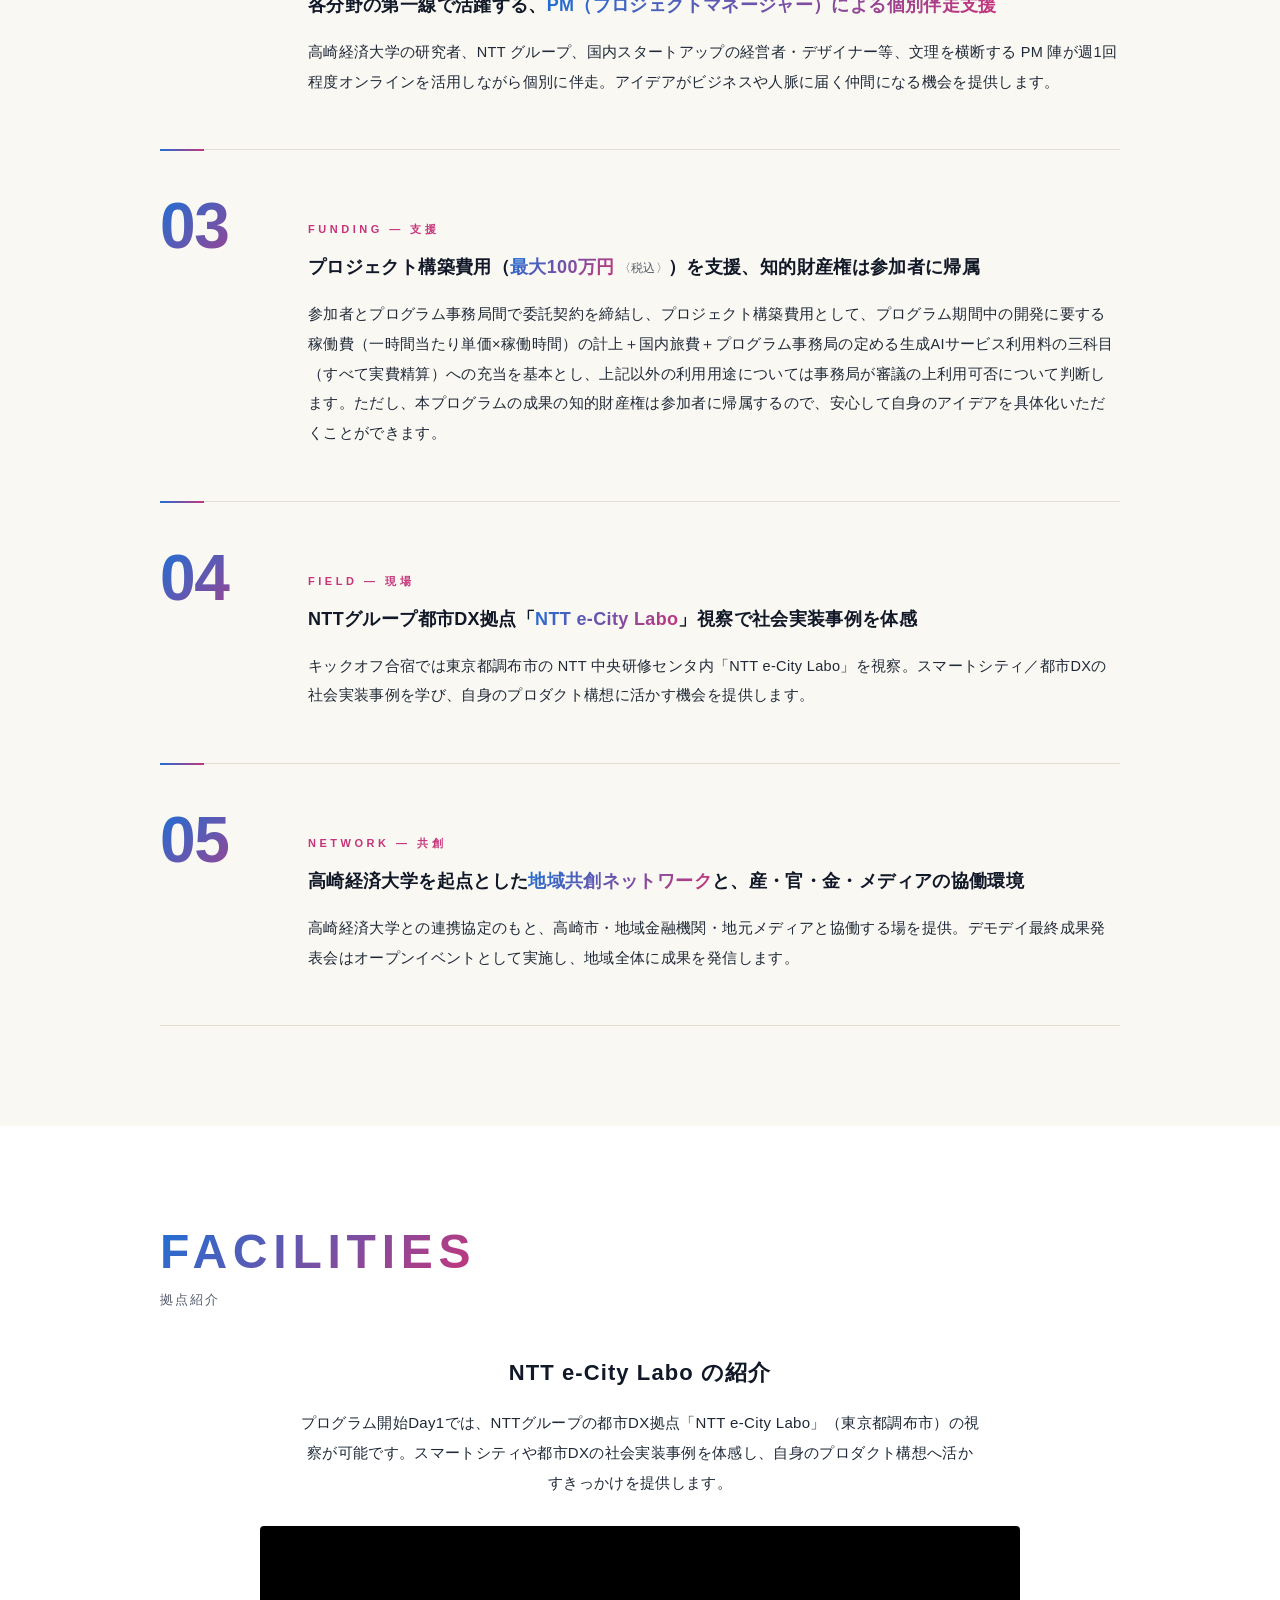
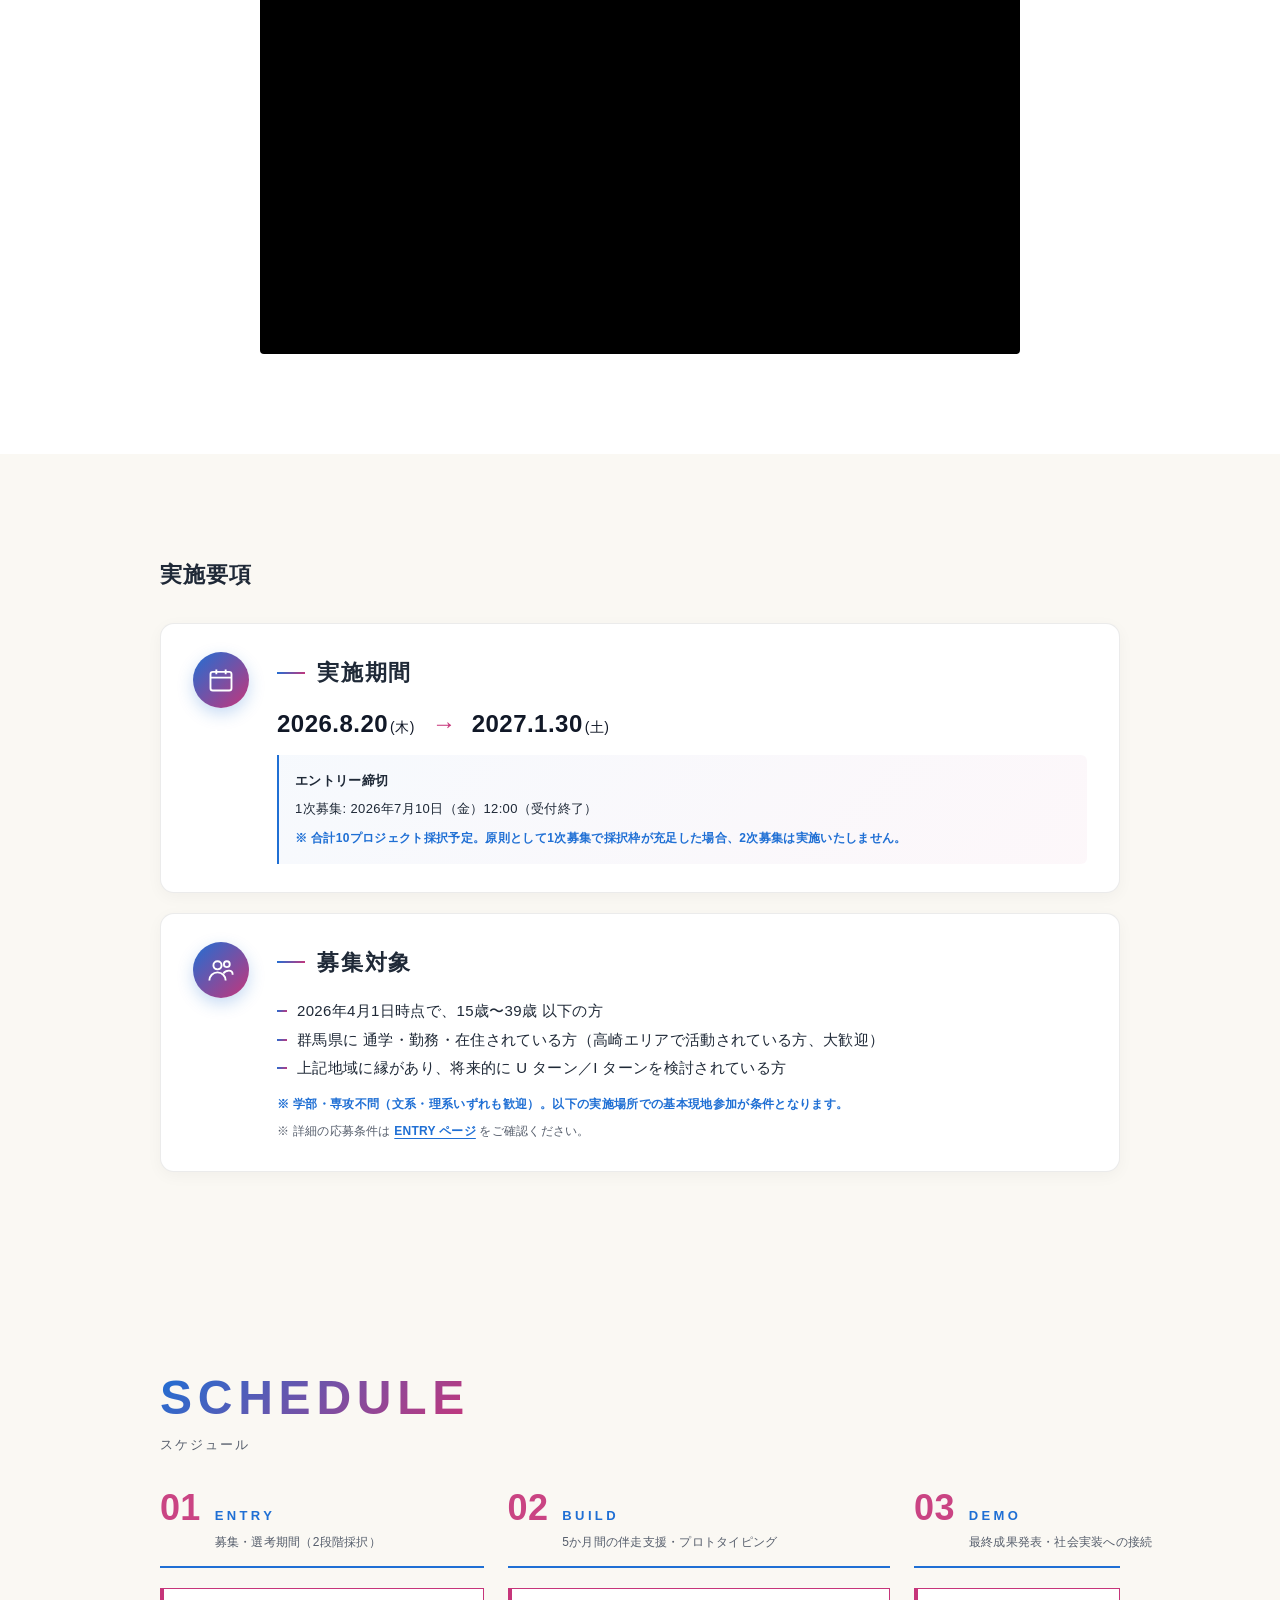
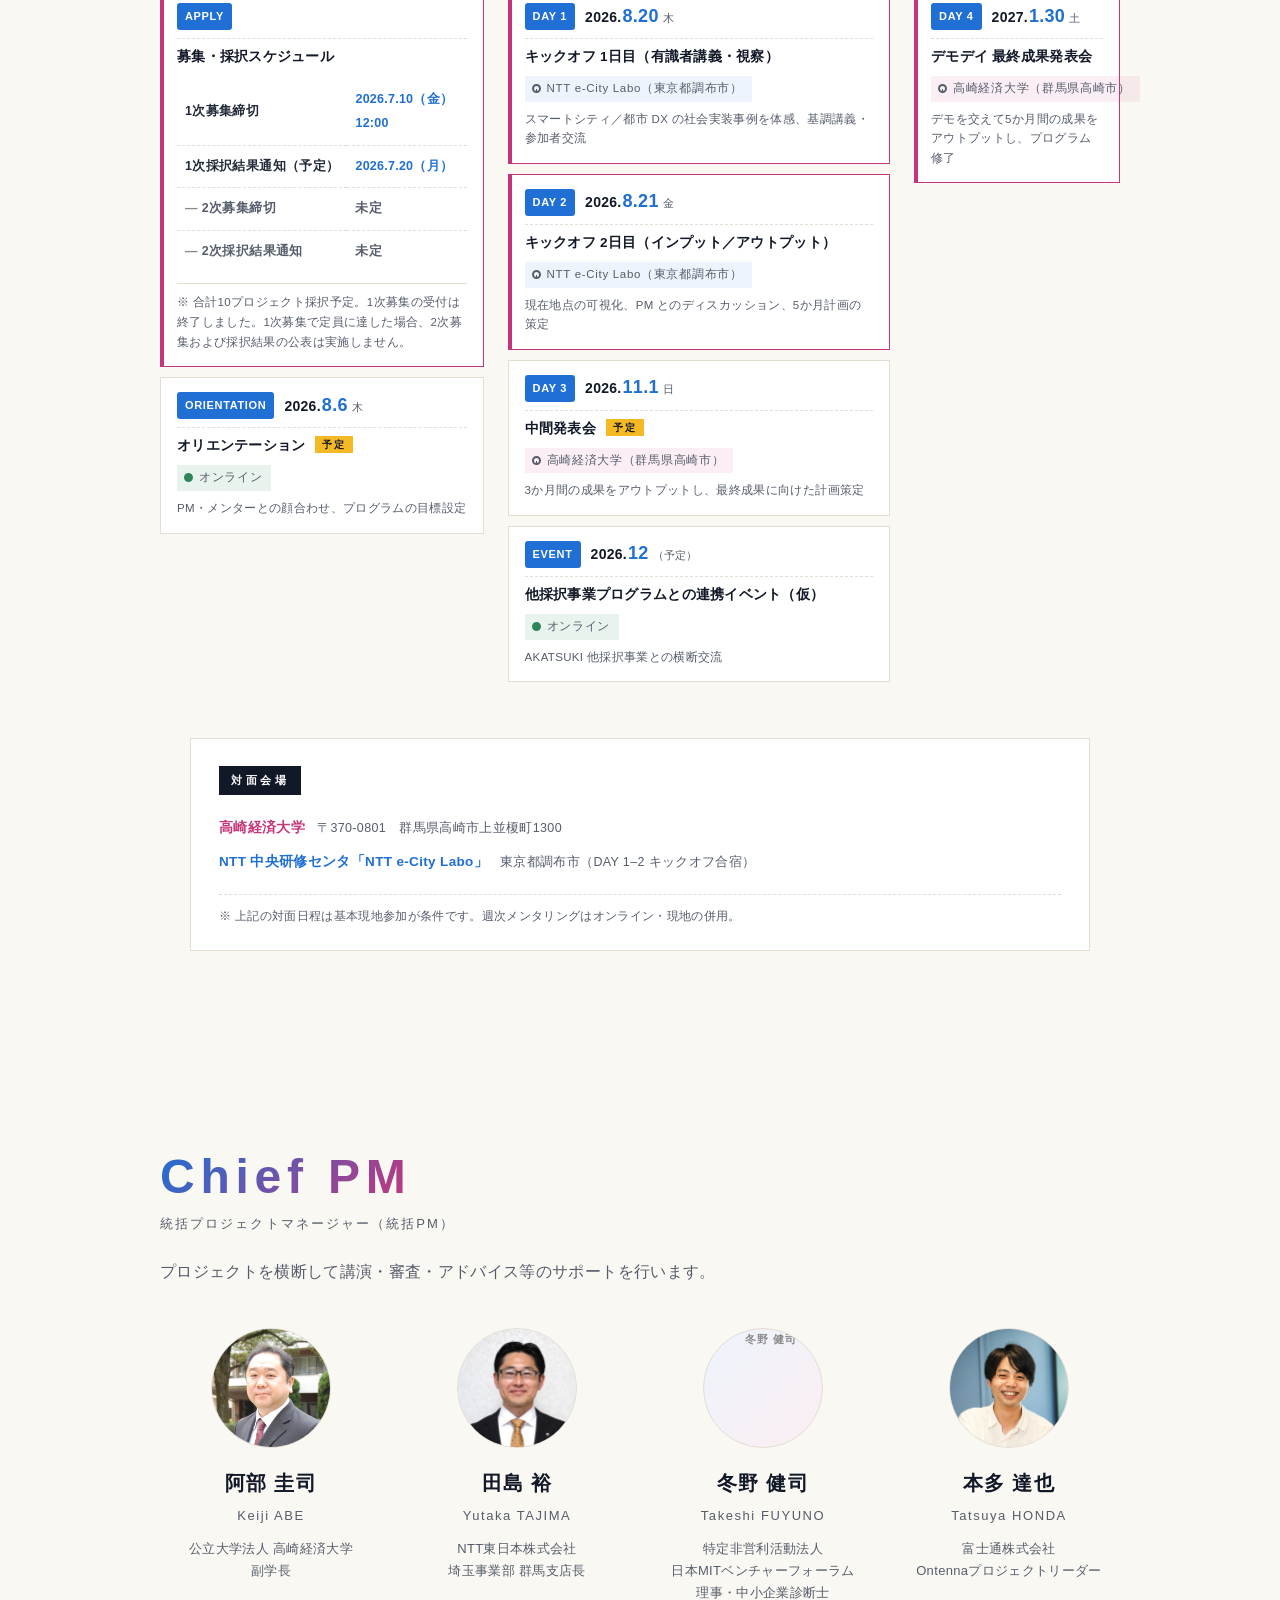
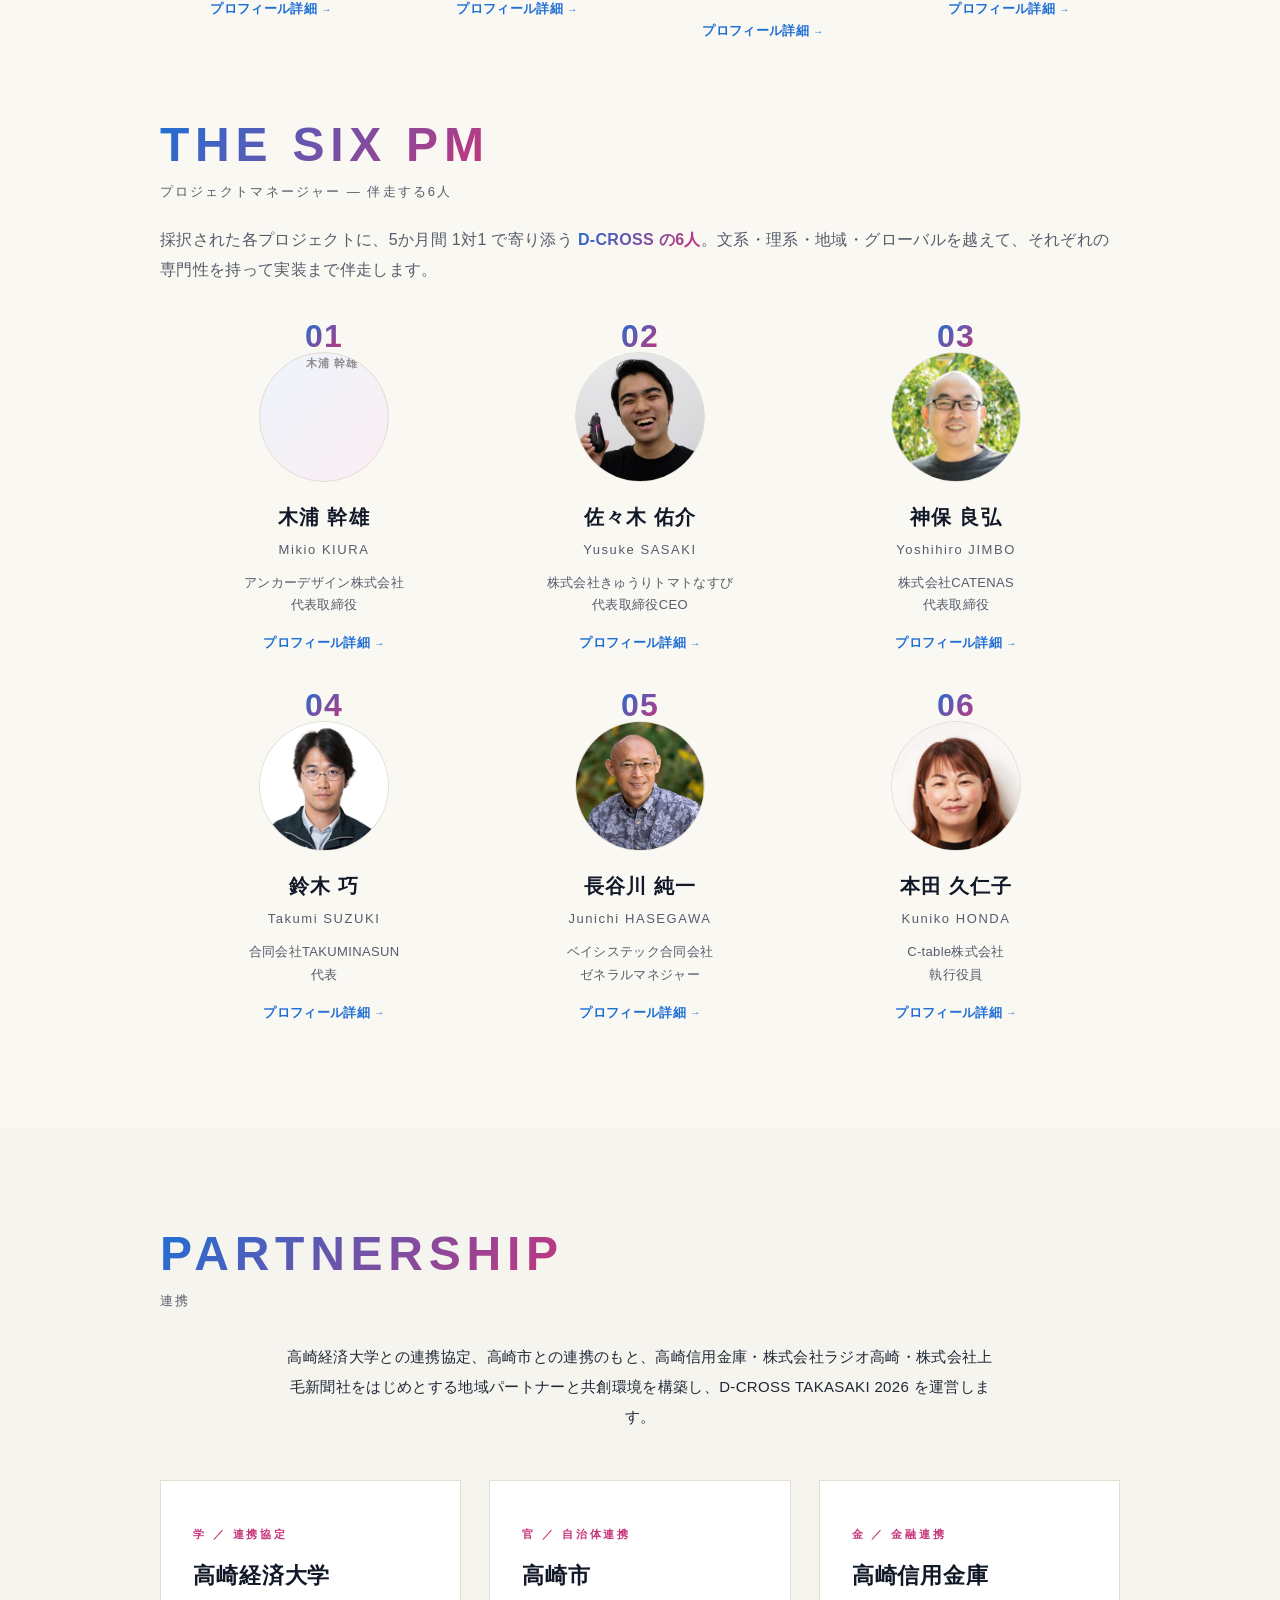
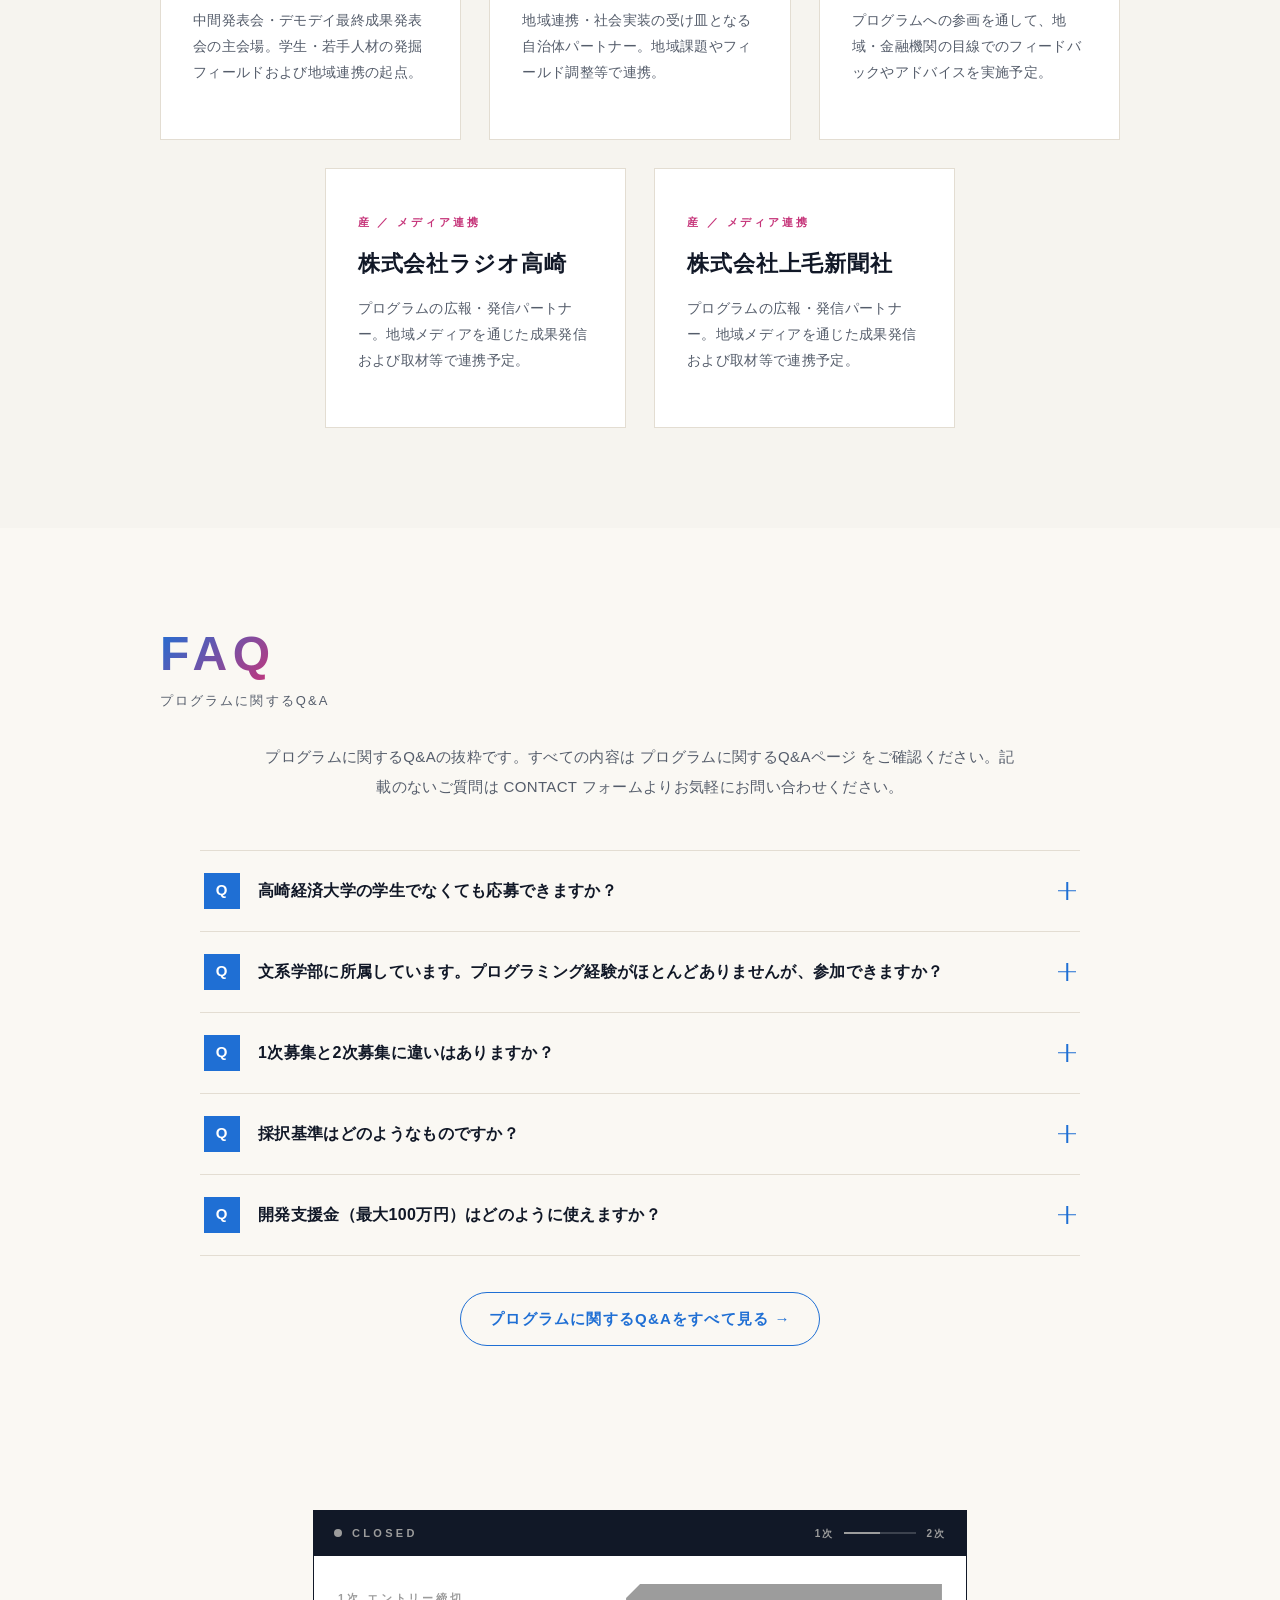
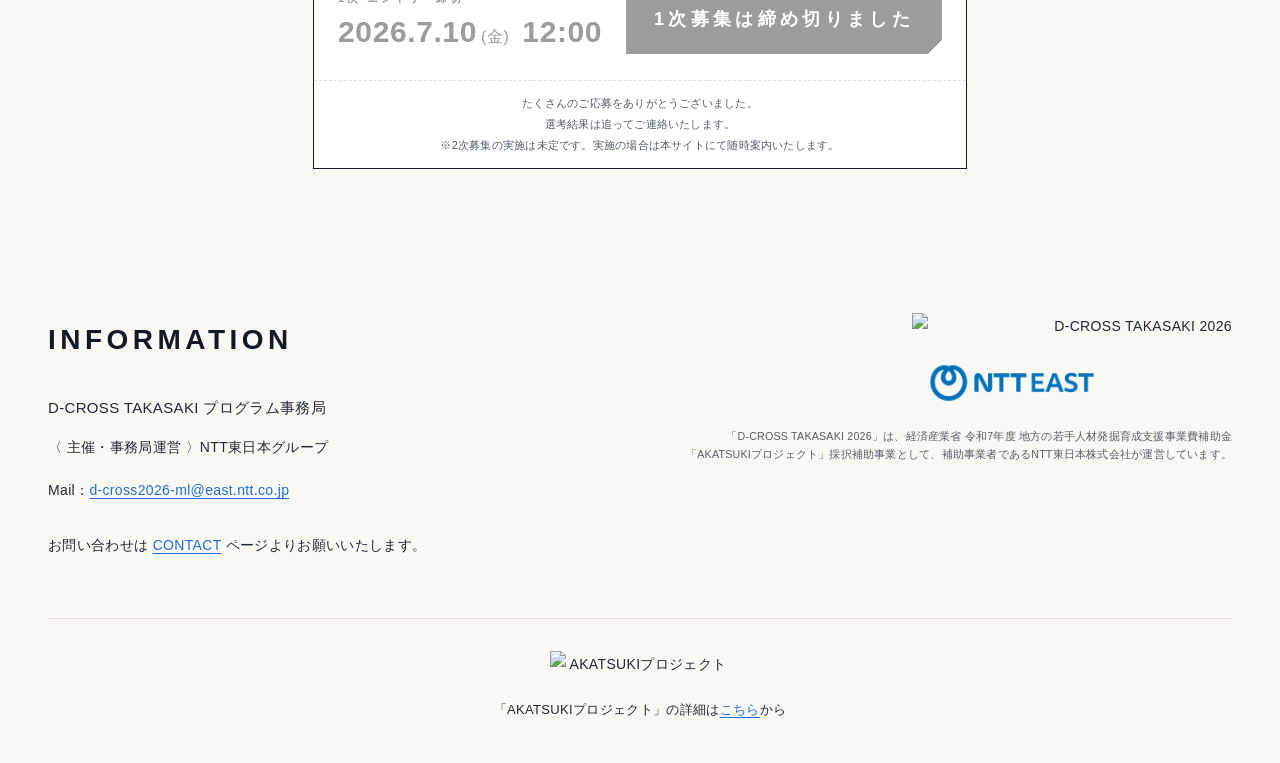
==== commit b4ac0e02: "Close 1次募集 entry (2026-07-10 12:00): disable CTA/ENTRY, closed-state UI, NEWS entries, maintenance n" ====
--- a/index.html
+++ b/index.html
@@ -127,7 +127,7 @@
         <li><a href="contact.html">CONTACT</a></li>
       </ul>
     </nav>
-    <a href="entry.html" class="header-entry">ENTRY</a>
+    <span class="header-entry header-entry-disabled" aria-disabled="true">ENTRY</span>
   </div>
 </header>
 
@@ -141,7 +141,7 @@
     <li><a href="contact.html">CONTACT</a></li>
   </ul>
   <div class="mobile-nav-cta">
-    <a href="entry.html" class="header-entry">ENTRY</a>
+    <span class="header-entry header-entry-disabled" aria-disabled="true">ENTRY</span>
   </div>
 </div>
 
@@ -169,14 +169,14 @@
 
 <!-- HERO CTA -->
 <div class="hero-cta-wrap">
-  <a href="entry.html" class="dc-cta" aria-label="D-CROSS TAKASAKI 2026 エントリー">
+  <div class="dc-cta dc-cta-closed" aria-disabled="true">
     <div class="dc-cta-head">
       <span class="dc-cta-status">
         <span class="dc-cta-status-dot" aria-hidden="true"></span>
-        <span class="dc-cta-status-label">NOW ACCEPTING</span>
+        <span class="dc-cta-status-label">CLOSED</span>
       </span>
       <span class="dc-cta-progress" aria-hidden="true">
-        <span class="dc-cta-progress-stage dc-cta-progress-stage--active">1次</span>
+        <span class="dc-cta-progress-stage">1次</span>
         <span class="dc-cta-progress-bar"><span class="dc-cta-progress-fill"></span></span>
         <span class="dc-cta-progress-stage">2次</span>
       </span>
@@ -186,14 +186,12 @@
         <span class="dc-cta-info-label">1次 エントリー締切</span>
         <p class="dc-cta-info-date">2026.7.10<span class="dow">(金)</span> <span class="dc-cta-time">12:00</span></p>
       </div>
-      <div class="dc-cta-action">
-        <span class="dc-cta-action-mark" aria-hidden="true">×</span>
-        <span class="dc-cta-action-label">ENTRY</span>
-        <span class="dc-cta-action-arrow" aria-hidden="true">→</span>
-      </div>
-    </div>
-    <p class="dc-cta-note">※ 合計10プロジェクト採択予定。1次で定員に達した場合、2次募集は実施しません</p>
-  </a>
+      <div class="dc-cta-action dc-cta-action-disabled" aria-disabled="true">
+        <span class="dc-cta-action-label">1次募集は締め切りました</span>
+      </div>
+    </div>
+    <p class="dc-cta-note">たくさんのご応募をありがとうございました。<br>選考結果は追ってご連絡いたします。<br>※2次募集の実施は未定です。実施の場合は本サイトにて随時案内いたします。</p>
+  </div>
 </div>
 
 <!-- NEWS -->
@@ -205,8 +203,12 @@
     </div>
     <div class="news-list">
       <div class="news-item">
-        <span class="news-date">2026.06.17</span>
-        <p><strong>1次募集を開始しました。</strong>熱意のある皆さまからのエントリーお待ちしております！</p>
+        <span class="news-date">2026.07.10</span>
+        <p>1次募集の受付を終了いたしました。たくさんのご応募をありがとうございました。</p>
+      </div>
+      <div class="news-item">
+        <span class="news-date">2026.07.09</span>
+        <p><a href="news/maintenance-20260710.html">サイトメンテナンスのお知らせ（7月10日 20:00〜21:00）</a></p>
       </div>
       <div class="news-item">
         <span class="news-date">2026.06.11</span>
@@ -380,7 +382,7 @@
           <p class="req-card-main">2026.8.20<span class="req-dow">(木)</span> <span class="req-arrow">→</span> 2027.1.30<span class="req-dow">(土)</span></p>
           <div class="req-card-notes">
             <p class="req-note-head">エントリー締切</p>
-            <p>1次募集: 2026年7月10日（金）12:00 まで</p>
+            <p>1次募集: 2026年7月10日（金）12:00（受付終了）</p>
             <p class="req-note-warn">※ 合計10プロジェクト採択予定。原則として1次募集で採択枠が充足した場合、2次募集は実施いたしません。</p>
           </div>
         </div>
@@ -454,7 +456,7 @@
                   <td class="recruit-date">未定</td>
                 </tr>
               </table>
-              <p class="recruit-note">※ 合計10プロジェクト採択予定。1次募集で定員に達した場合、2次募集および採択結果の公表は実施しません。<br>可能な限り1次でのご応募を推奨します。</p>
+              <p class="recruit-note">※ 合計10プロジェクト採択予定。1次募集の受付は終了しました。1次募集で定員に達した場合、2次募集および採択結果の公表は実施しません。</p>
             </div>
           </div>
           <div class="schedule-item">
@@ -757,7 +759,7 @@
         </summary>
         <div class="faq-answer">
           <span class="faq-a">A</span>
-          <p>採択条件・支援内容は同一です。1次は早めに採択が決まる分、PM とのマッチングや事前準備に時間を確保できる利点があります。<strong>1次で定員（合計10プロジェクト）に到達した場合、2次募集は実施しません</strong>。可能であれば1次でのご応募を推奨します。</p>
+          <p>採択条件・支援内容は同一です。1次は早めに採択が決まる分、PM とのマッチングや事前準備に時間を確保できる利点があります。<strong>1次で定員（合計10プロジェクト）に到達した場合、2次募集は実施しません</strong>。なお、1次募集の受付は終了しました。</p>
         </div>
       </details>
 
@@ -792,14 +794,14 @@
 
 <!-- CTA below CONSORTIUM -->
 <div class="hero-cta-wrap">
-  <a href="entry.html" class="dc-cta" aria-label="D-CROSS TAKASAKI 2026 エントリー">
+  <div class="dc-cta dc-cta-closed" aria-disabled="true">
     <div class="dc-cta-head">
       <span class="dc-cta-status">
         <span class="dc-cta-status-dot" aria-hidden="true"></span>
-        <span class="dc-cta-status-label">NOW ACCEPTING</span>
+        <span class="dc-cta-status-label">CLOSED</span>
       </span>
       <span class="dc-cta-progress" aria-hidden="true">
-        <span class="dc-cta-progress-stage dc-cta-progress-stage--active">1次</span>
+        <span class="dc-cta-progress-stage">1次</span>
         <span class="dc-cta-progress-bar"><span class="dc-cta-progress-fill"></span></span>
         <span class="dc-cta-progress-stage">2次</span>
       </span>
@@ -809,14 +811,12 @@
         <span class="dc-cta-info-label">1次 エントリー締切</span>
         <p class="dc-cta-info-date">2026.7.10<span class="dow">(金)</span> <span class="dc-cta-time">12:00</span></p>
       </div>
-      <div class="dc-cta-action">
-        <span class="dc-cta-action-mark" aria-hidden="true">×</span>
-        <span class="dc-cta-action-label">ENTRY</span>
-        <span class="dc-cta-action-arrow" aria-hidden="true">→</span>
-      </div>
-    </div>
-    <p class="dc-cta-note">※ 合計10プロジェクト採択予定。1次で定員に達した場合、2次募集は実施しません</p>
-  </a>
+      <div class="dc-cta-action dc-cta-action-disabled" aria-disabled="true">
+        <span class="dc-cta-action-label">1次募集は締め切りました</span>
+      </div>
+    </div>
+    <p class="dc-cta-note">たくさんのご応募をありがとうございました。<br>選考結果は追ってご連絡いたします。<br>※2次募集の実施は未定です。実施の場合は本サイトにて随時案内いたします。</p>
+  </div>
 </div>
 
 <!-- FOOTER -->
--- a/css/style.css
+++ b/css/style.css
@@ -4091,3 +4091,185 @@
   .entry-coming-soon { padding: 28px 24px; }
   .entry-coming-soon-date { font-size: 18px; }
 }
+
+/* =====================================================================
+   1次募集 CLOSED / DISABLED 状態（募集終了後）
+   ===================================================================== */
+
+/* ----- Header / Mobile-nav ENTRY (disabled) ----- */
+.header-entry-disabled {
+  background: transparent !important;
+  color: #9c9c9c !important;
+  border-color: #9c9c9c !important;
+  cursor: not-allowed;
+  pointer-events: none;
+}
+.header-entry-disabled:hover {
+  background: transparent !important;
+  color: #9c9c9c !important;
+}
+.mobile-nav-cta .header-entry-disabled {
+  background: transparent !important;
+  border-color: #9c9c9c !important;
+  color: #9c9c9c !important;
+  box-shadow: none !important;
+}
+.header-entry-disabled::before {
+  color: #9c9c9c !important;
+}
+
+/* ----- HERO / CONSORTIUM 下 CTA (closed) ----- */
+.dc-cta-closed {
+  cursor: default;
+  pointer-events: none;
+}
+.dc-cta-closed:hover {
+  transform: none;
+  box-shadow: 0 12px 30px rgba(0,0,0,0.06);
+}
+.dc-cta-closed .dc-cta-status-dot {
+  background: #9c9c9c !important;
+  box-shadow: none !important;
+  animation: none !important;
+}
+.dc-cta-closed .dc-cta-status-label { color: #9c9c9c !important; }
+.dc-cta-closed .dc-cta-progress-stage { color: #9c9c9c !important; }
+.dc-cta-closed .dc-cta-progress-fill { background: #9c9c9c !important; }
+.dc-cta-closed .dc-cta-info-label,
+.dc-cta-closed .dc-cta-info-date,
+.dc-cta-closed .dc-cta-info-date .dow,
+.dc-cta-closed .dc-cta-time { color: #9c9c9c !important; }
+
+.dc-cta-action-disabled {
+  background: #9c9c9c !important;
+  color: #fff !important;
+  cursor: not-allowed;
+  box-shadow: none !important;
+  pointer-events: none;
+  justify-content: center;
+}
+.dc-cta-action-disabled::before,
+.dc-cta-action-disabled::after { display: none !important; }
+.dc-cta-action-disabled .dc-cta-action-label { color: #fff !important; }
+
+/* ----- ENTRY ページ (closed) ----- */
+.entry-page .entry-desc-closed { color: #9c9c9c; }
+.entry-page .entry-desc-closed strong { color: #6a6a6a; }
+
+/* ----- NEWS 子ページリンク（closed 中も視認可） ----- */
+.news-item p a {
+  color: var(--red);
+  text-decoration: underline;
+  text-underline-offset: 3px;
+}
+.news-item p a:hover {
+  text-decoration-thickness: 2px;
+}
+
+.entry-cta-btn-disabled {
+  background: #9c9c9c !important;
+  color: #fff !important;
+  cursor: not-allowed;
+  box-shadow: none !important;
+  pointer-events: none;
+  display: inline-flex;
+  align-items: center;
+  justify-content: center;
+}
+.entry-cta-btn-disabled:hover {
+  transform: none !important;
+  box-shadow: none !important;
+}
+
+/* ----- NOTICE PAGE (メンテナンス告知等) ----- */
+.notice-page {
+  min-height: calc(100vh - 80px);
+  padding: 140px 24px 100px;
+  background: linear-gradient(180deg, #ffffff 0%, #f5f8fd 100%);
+}
+.notice-page-inner {
+  max-width: 760px;
+  margin: 0 auto;
+}
+.notice-meta {
+  display: flex;
+  align-items: center;
+  gap: 14px;
+  margin-bottom: 20px;
+  flex-wrap: wrap;
+}
+.notice-date {
+  font-family: var(--font-en);
+  font-size: 15px;
+  font-weight: 700;
+  color: var(--text-light);
+  letter-spacing: 0.04em;
+}
+.notice-badge {
+  display: inline-block;
+  padding: 4px 14px;
+  border: 1px solid var(--red);
+  border-radius: 999px;
+  font-size: 12px;
+  font-weight: 700;
+  color: var(--red);
+  letter-spacing: 0.05em;
+}
+.notice-title {
+  font-size: 34px;
+  font-weight: 800;
+  color: var(--red);
+  letter-spacing: 0.03em;
+  line-height: 1.4;
+  margin-bottom: 24px;
+}
+.notice-divider {
+  height: 2px;
+  background: var(--red);
+  margin-bottom: 48px;
+  opacity: 0.7;
+}
+.notice-body {
+  font-size: 16px;
+  color: var(--text);
+  line-height: 2.0;
+}
+.notice-body p {
+  margin-bottom: 20px;
+}
+.notice-schedule {
+  margin: 36px 0;
+  padding: 24px 28px;
+  background: var(--red-light);
+  border-left: 4px solid var(--red);
+  border-radius: 6px;
+}
+.notice-schedule h2 {
+  font-size: 17px;
+  font-weight: 700;
+  color: var(--text);
+  margin-bottom: 12px;
+}
+.notice-schedule-main {
+  font-size: 20px;
+  font-weight: 700;
+  color: var(--red);
+  margin-bottom: 8px !important;
+  letter-spacing: 0.02em;
+}
+.notice-schedule-note {
+  font-size: 14px;
+  color: var(--text-light);
+  margin-bottom: 0 !important;
+}
+.notice-back {
+  text-align: center;
+  margin-top: 80px;
+}
+@media (max-width: 540px) {
+  .notice-page { padding: 100px 16px 64px; }
+  .notice-title { font-size: 24px; }
+  .notice-body { font-size: 14px; line-height: 1.9; }
+  .notice-schedule { padding: 18px 20px; margin: 28px 0; }
+  .notice-schedule-main { font-size: 17px; }
+}
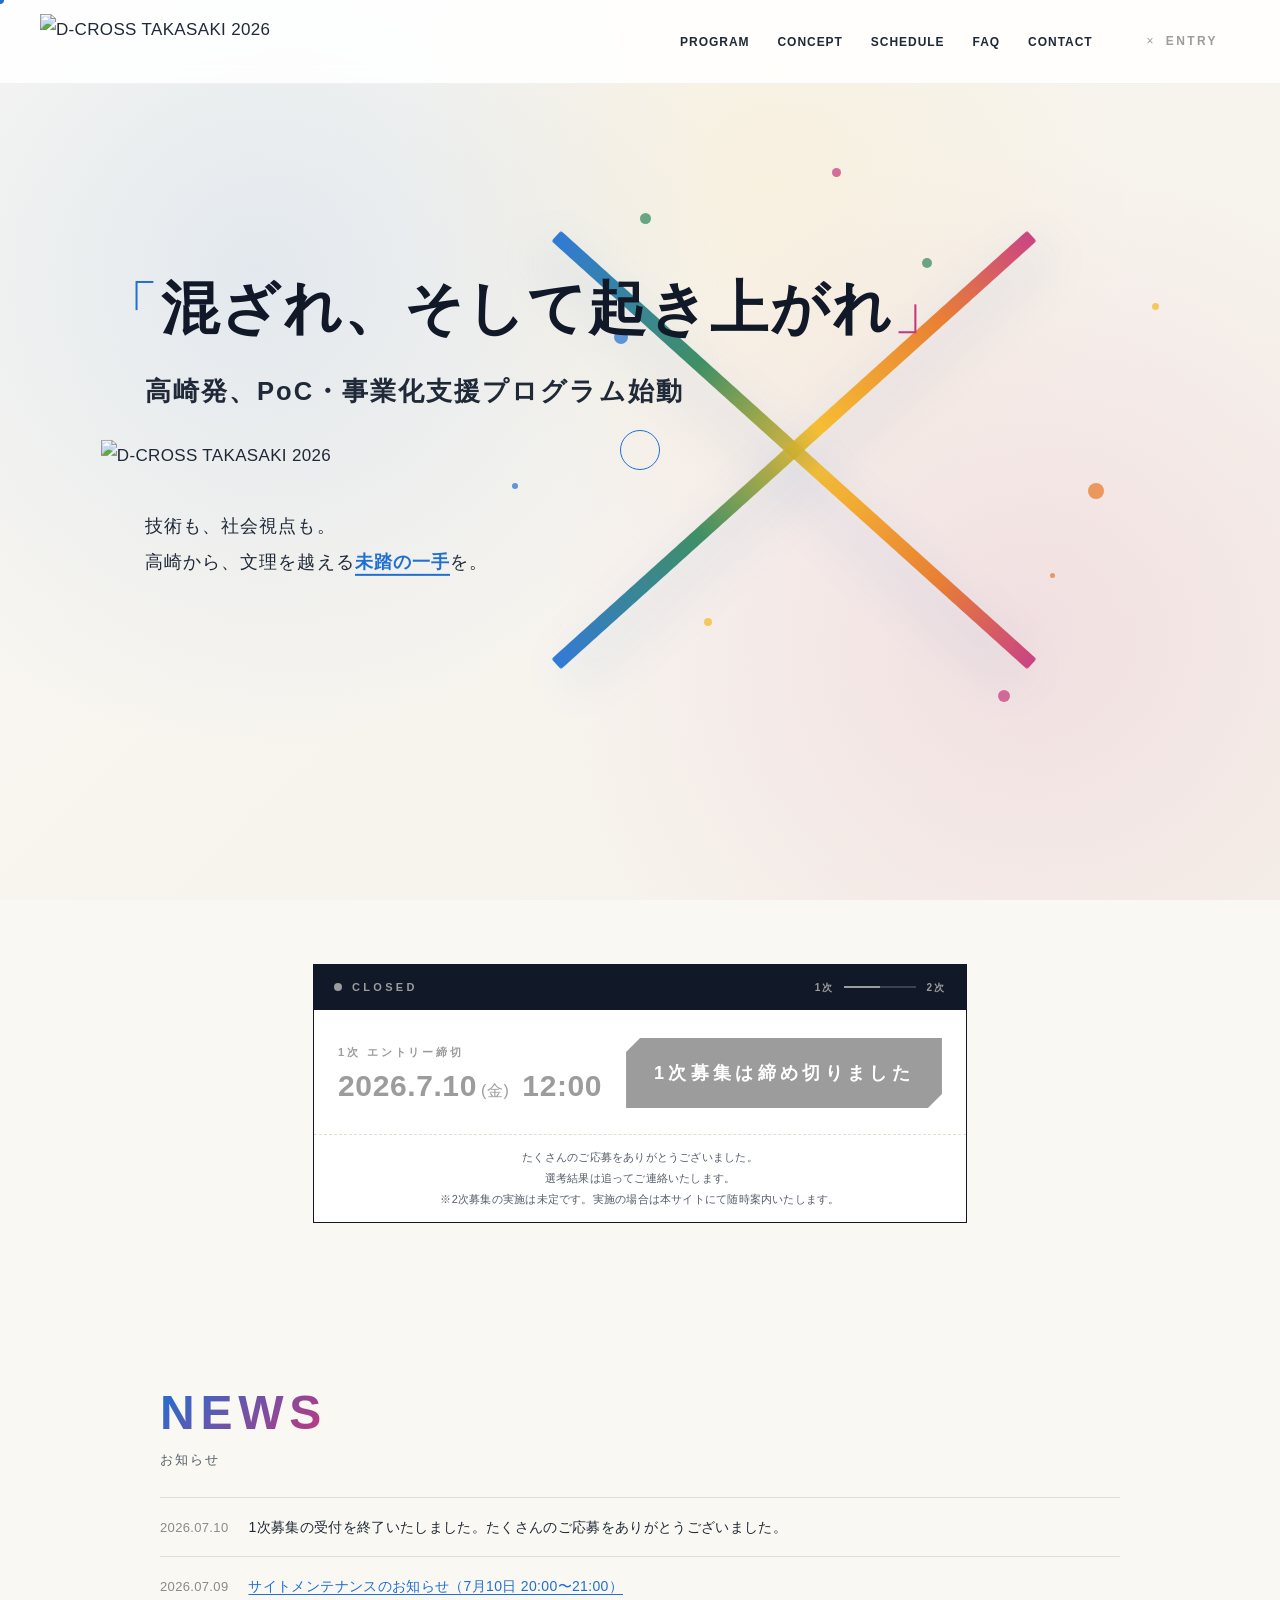
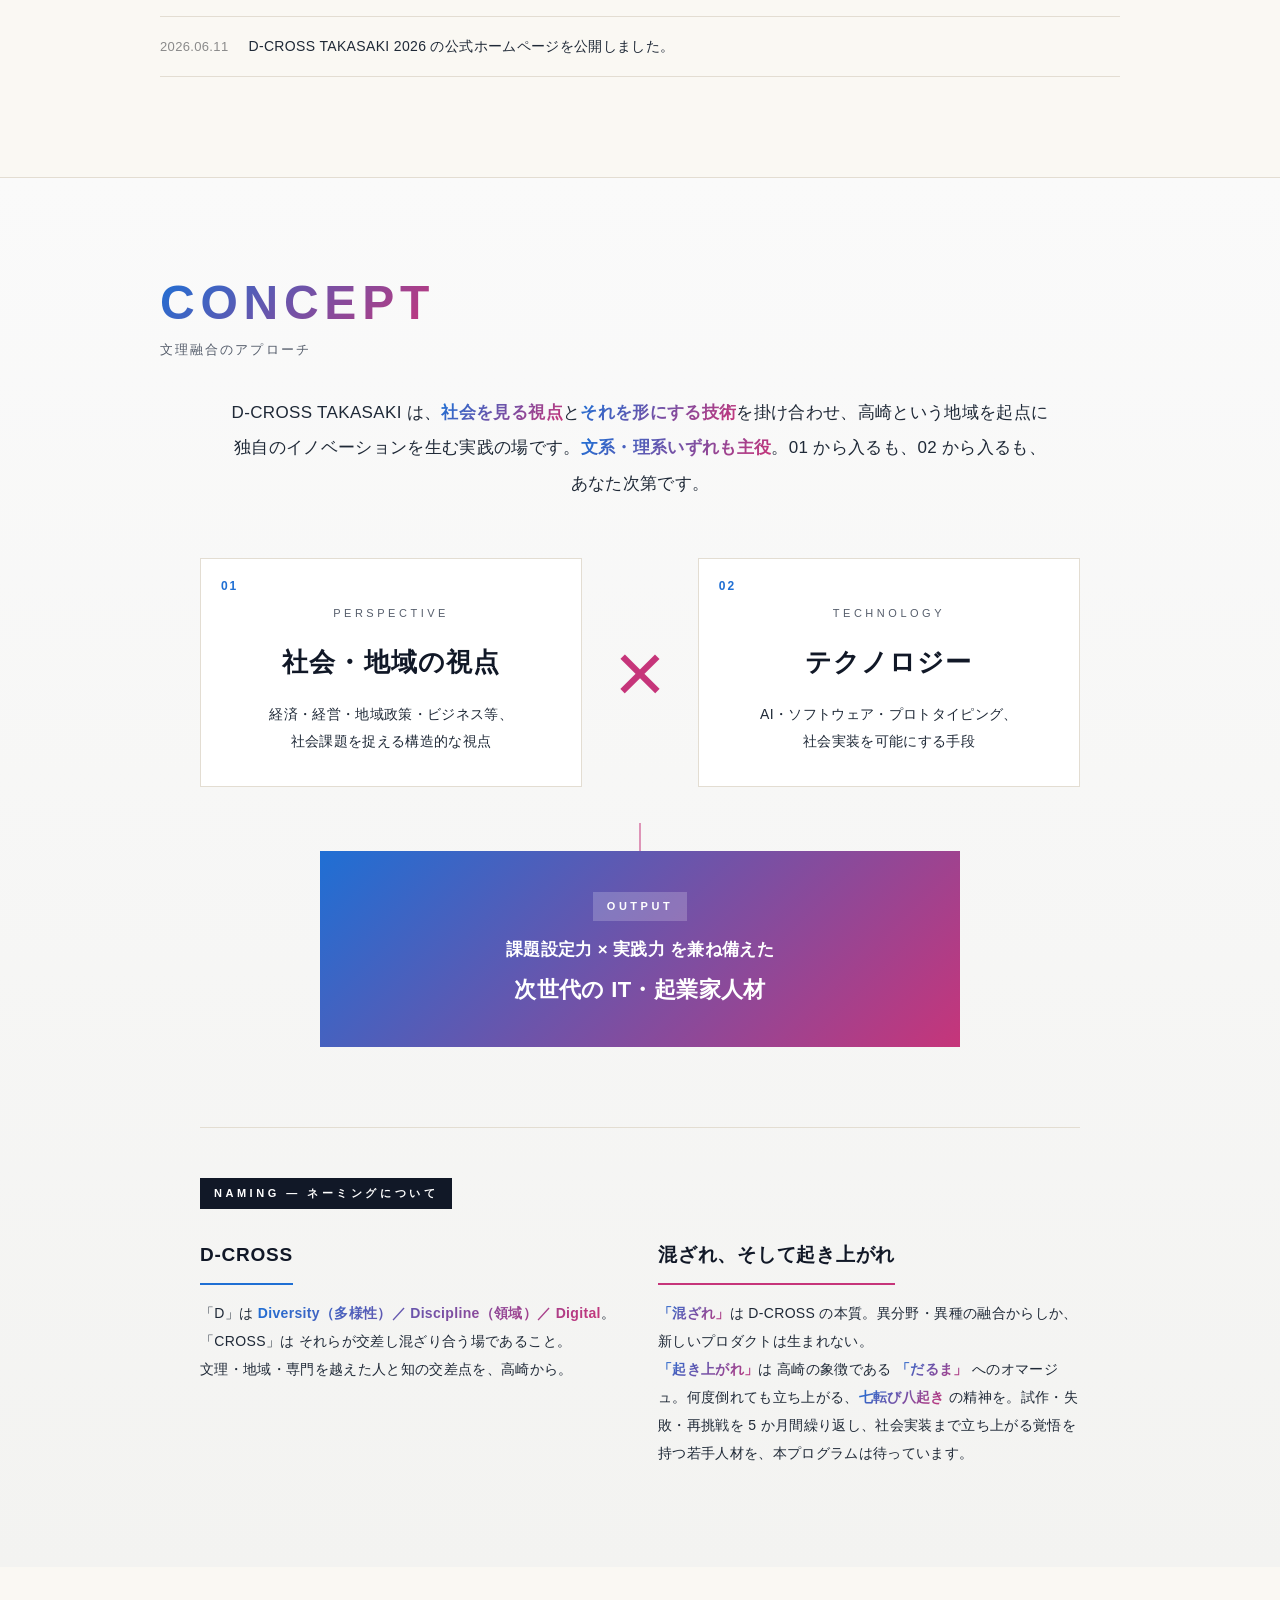
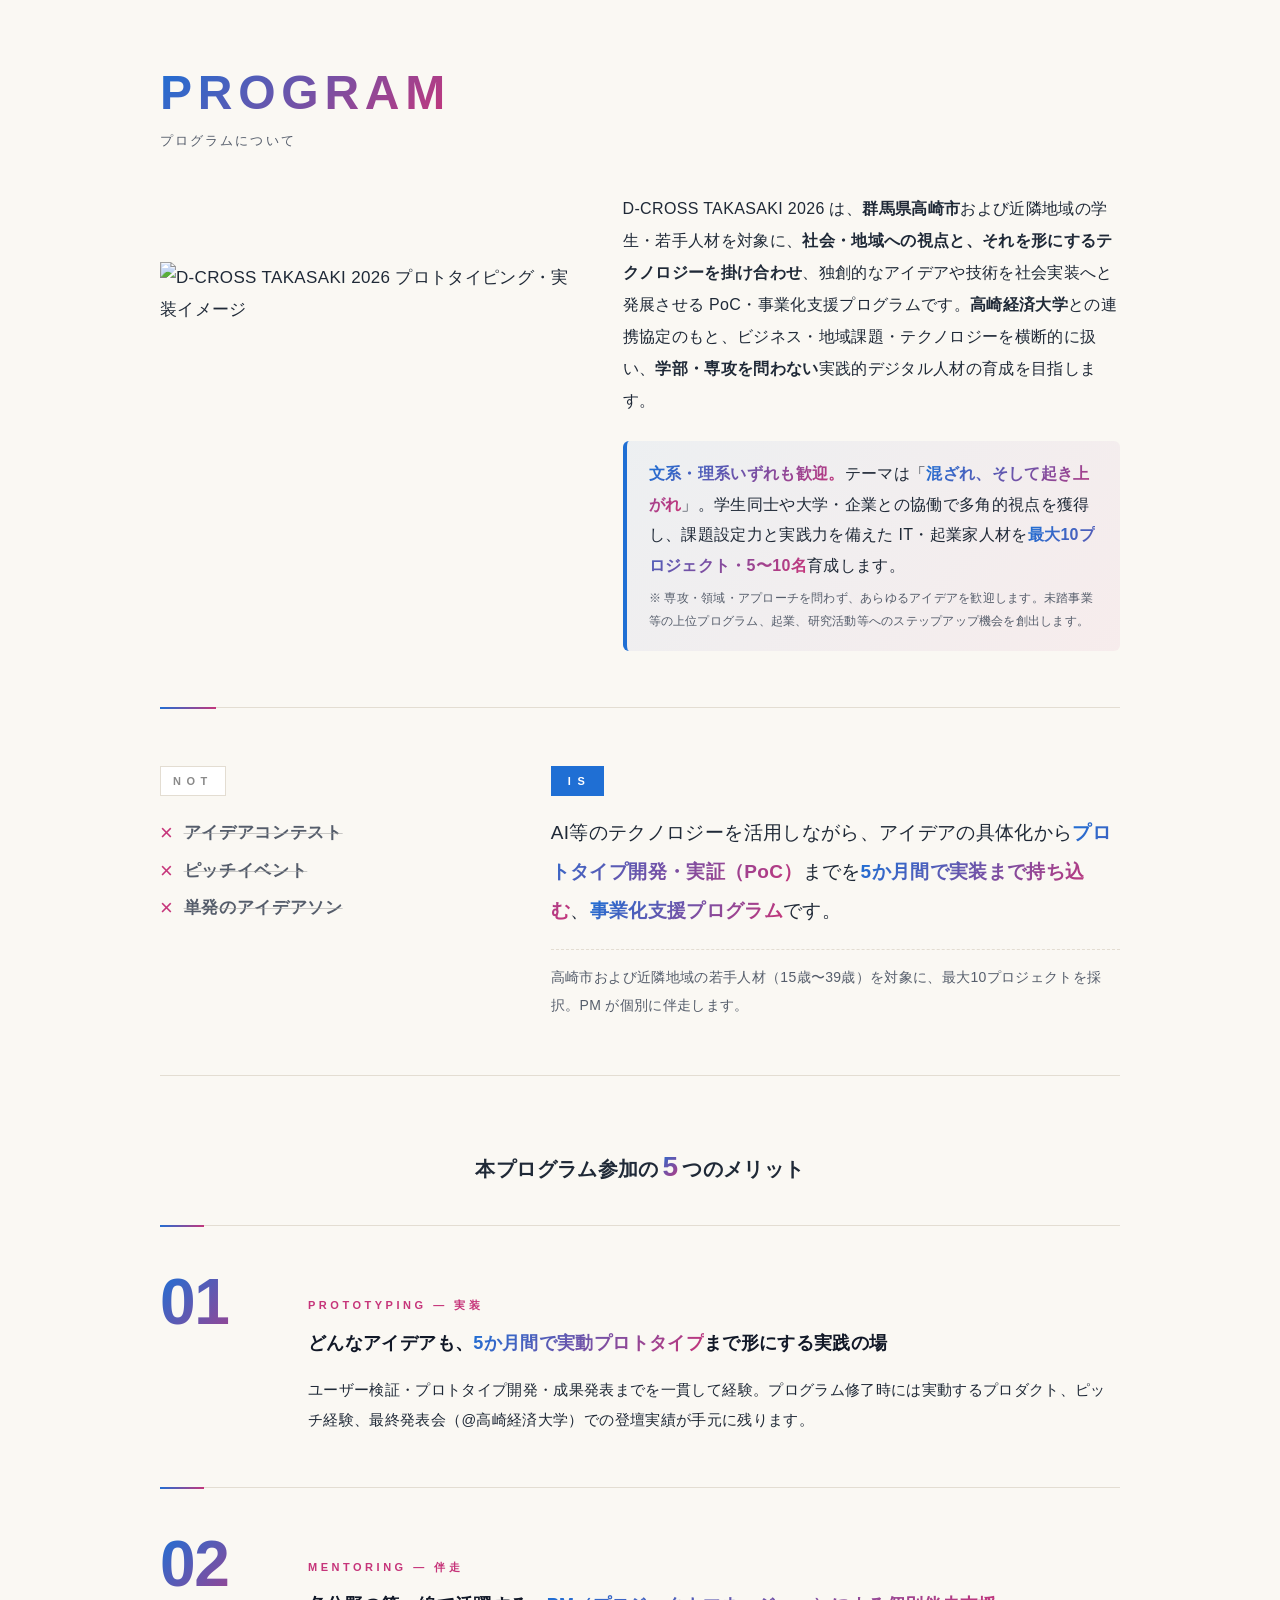
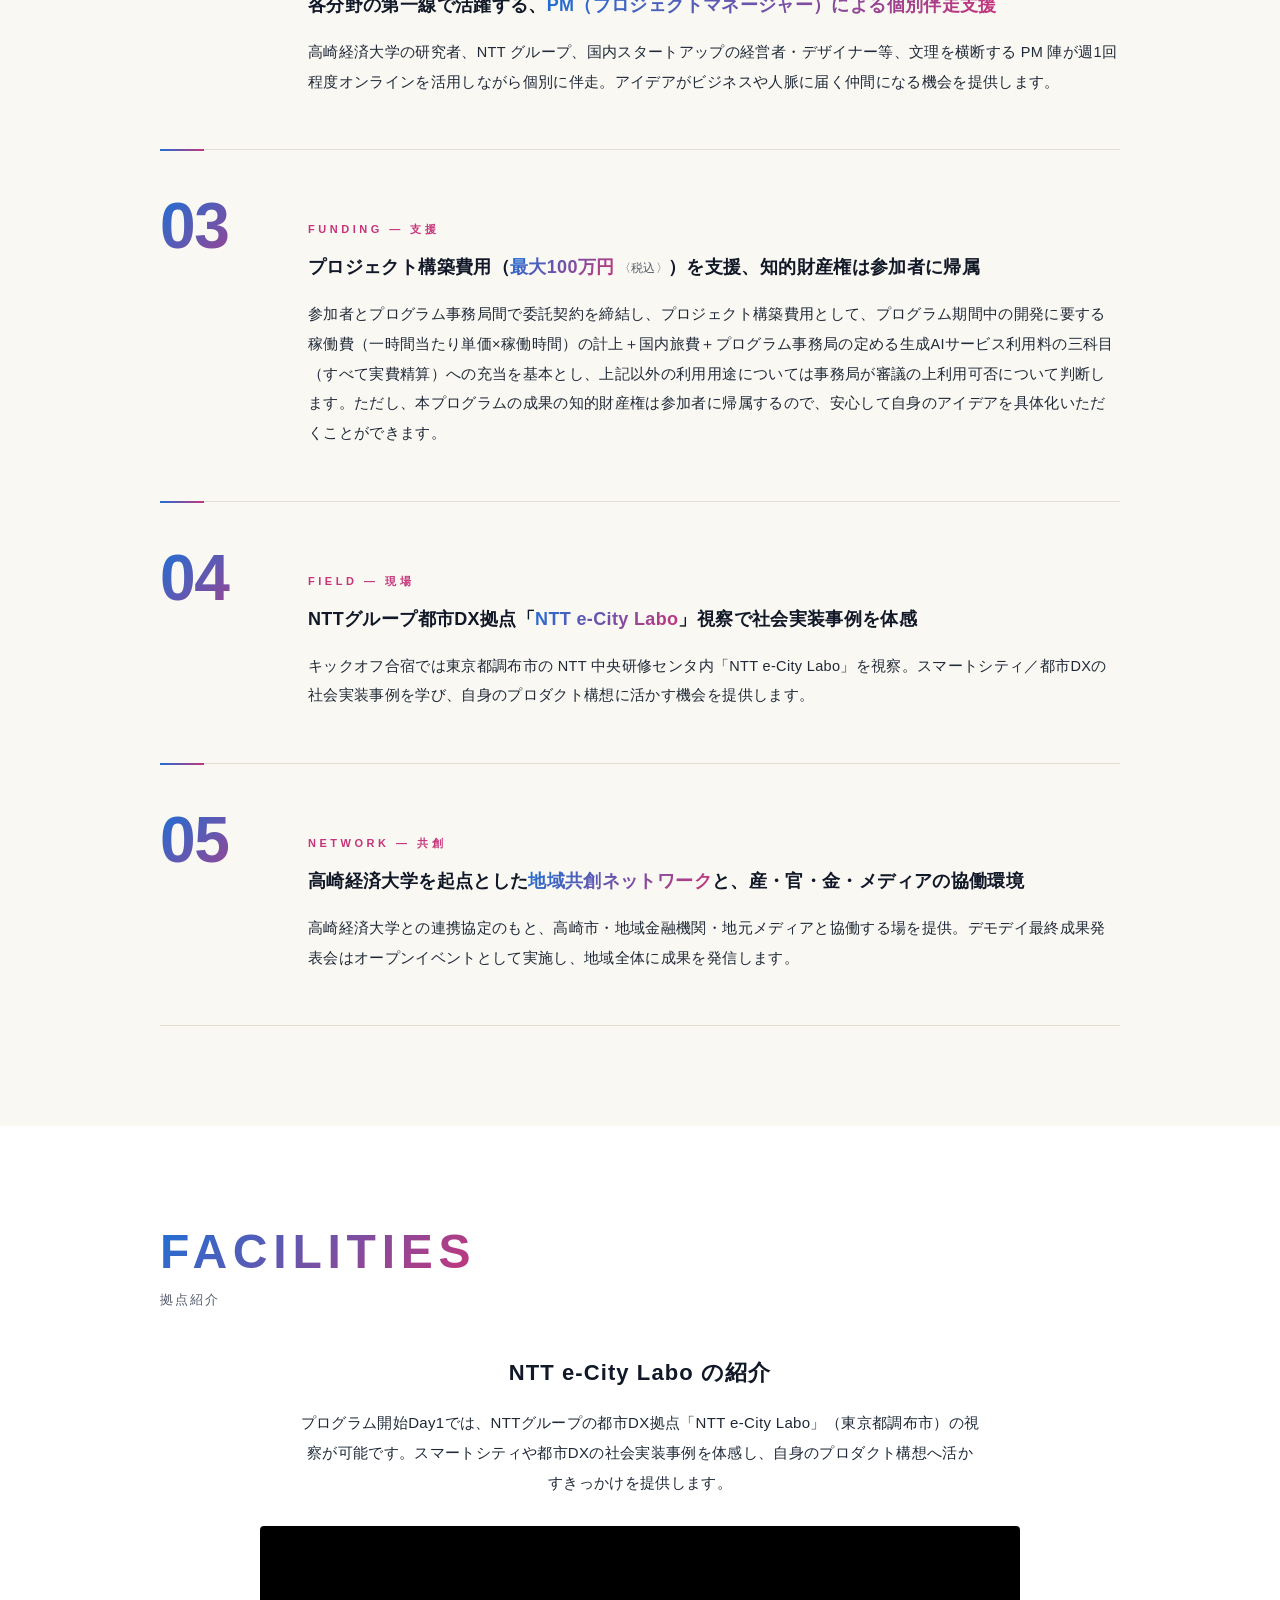
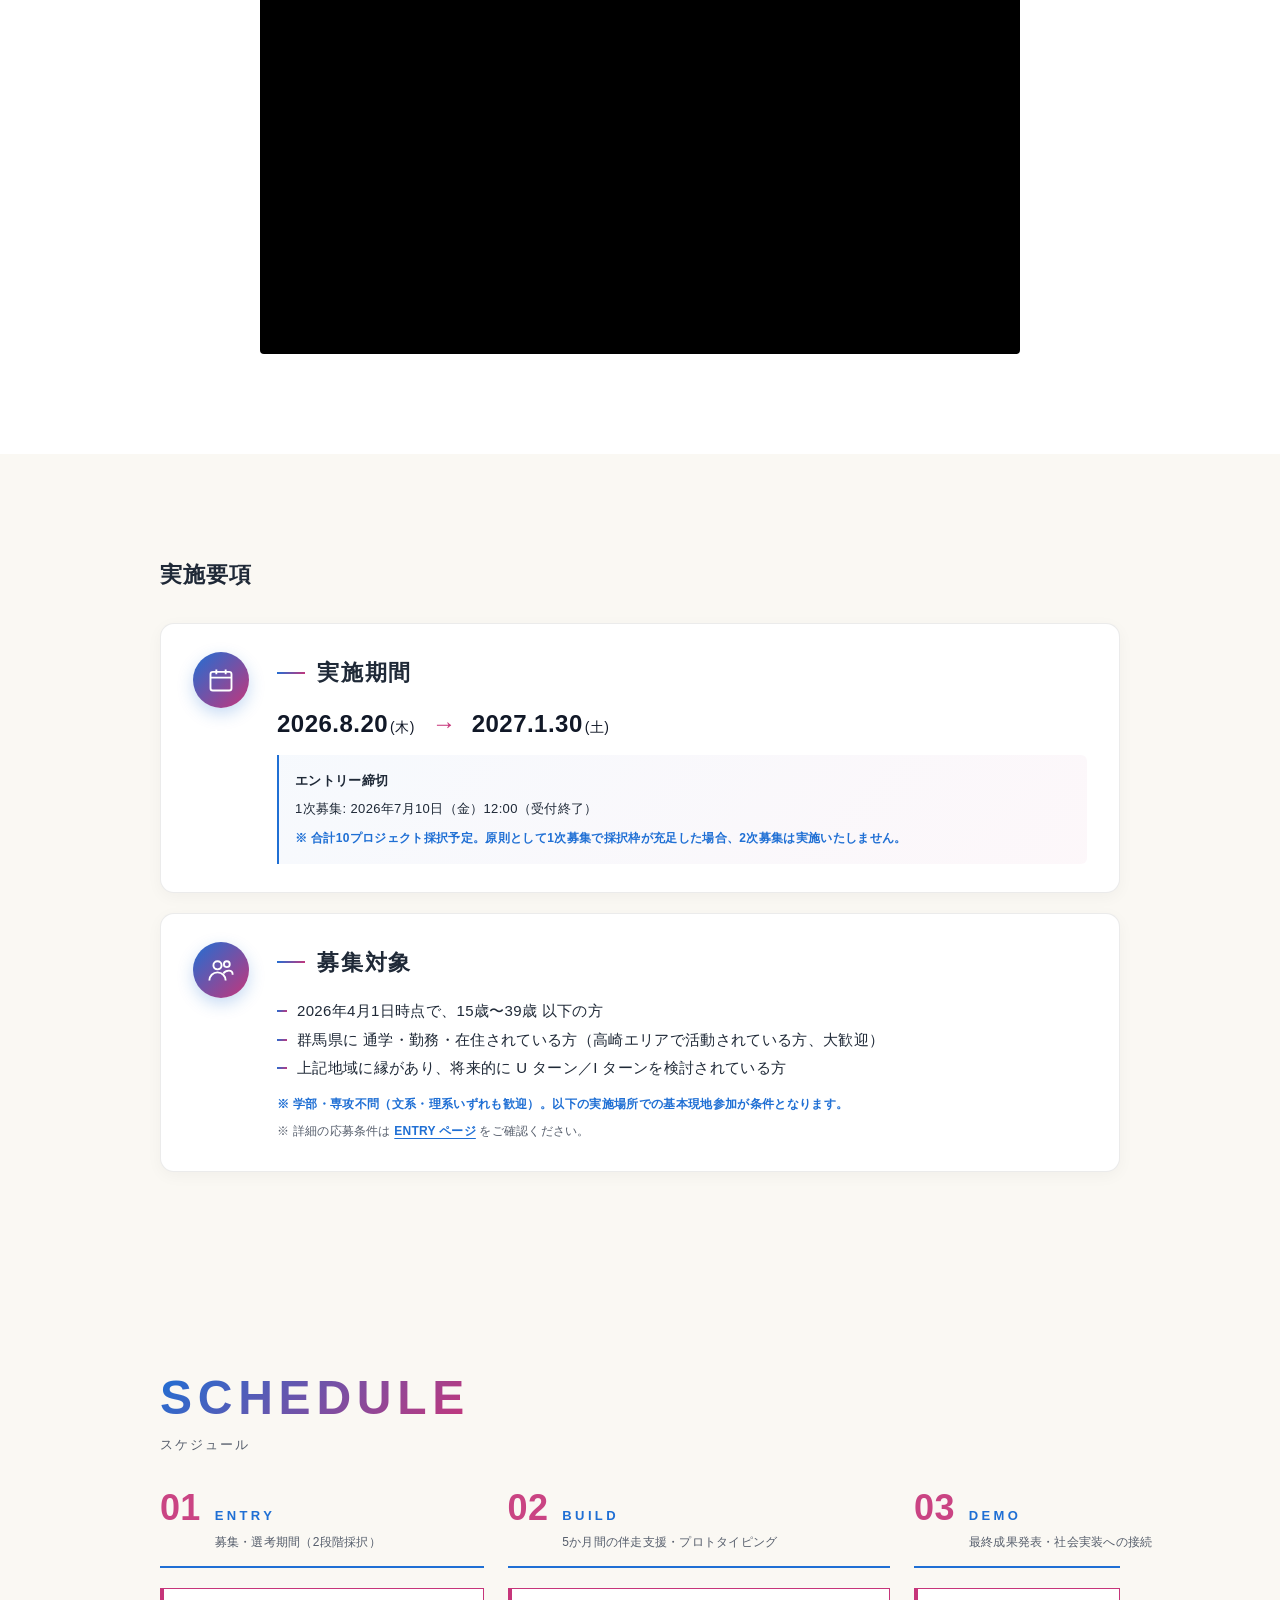
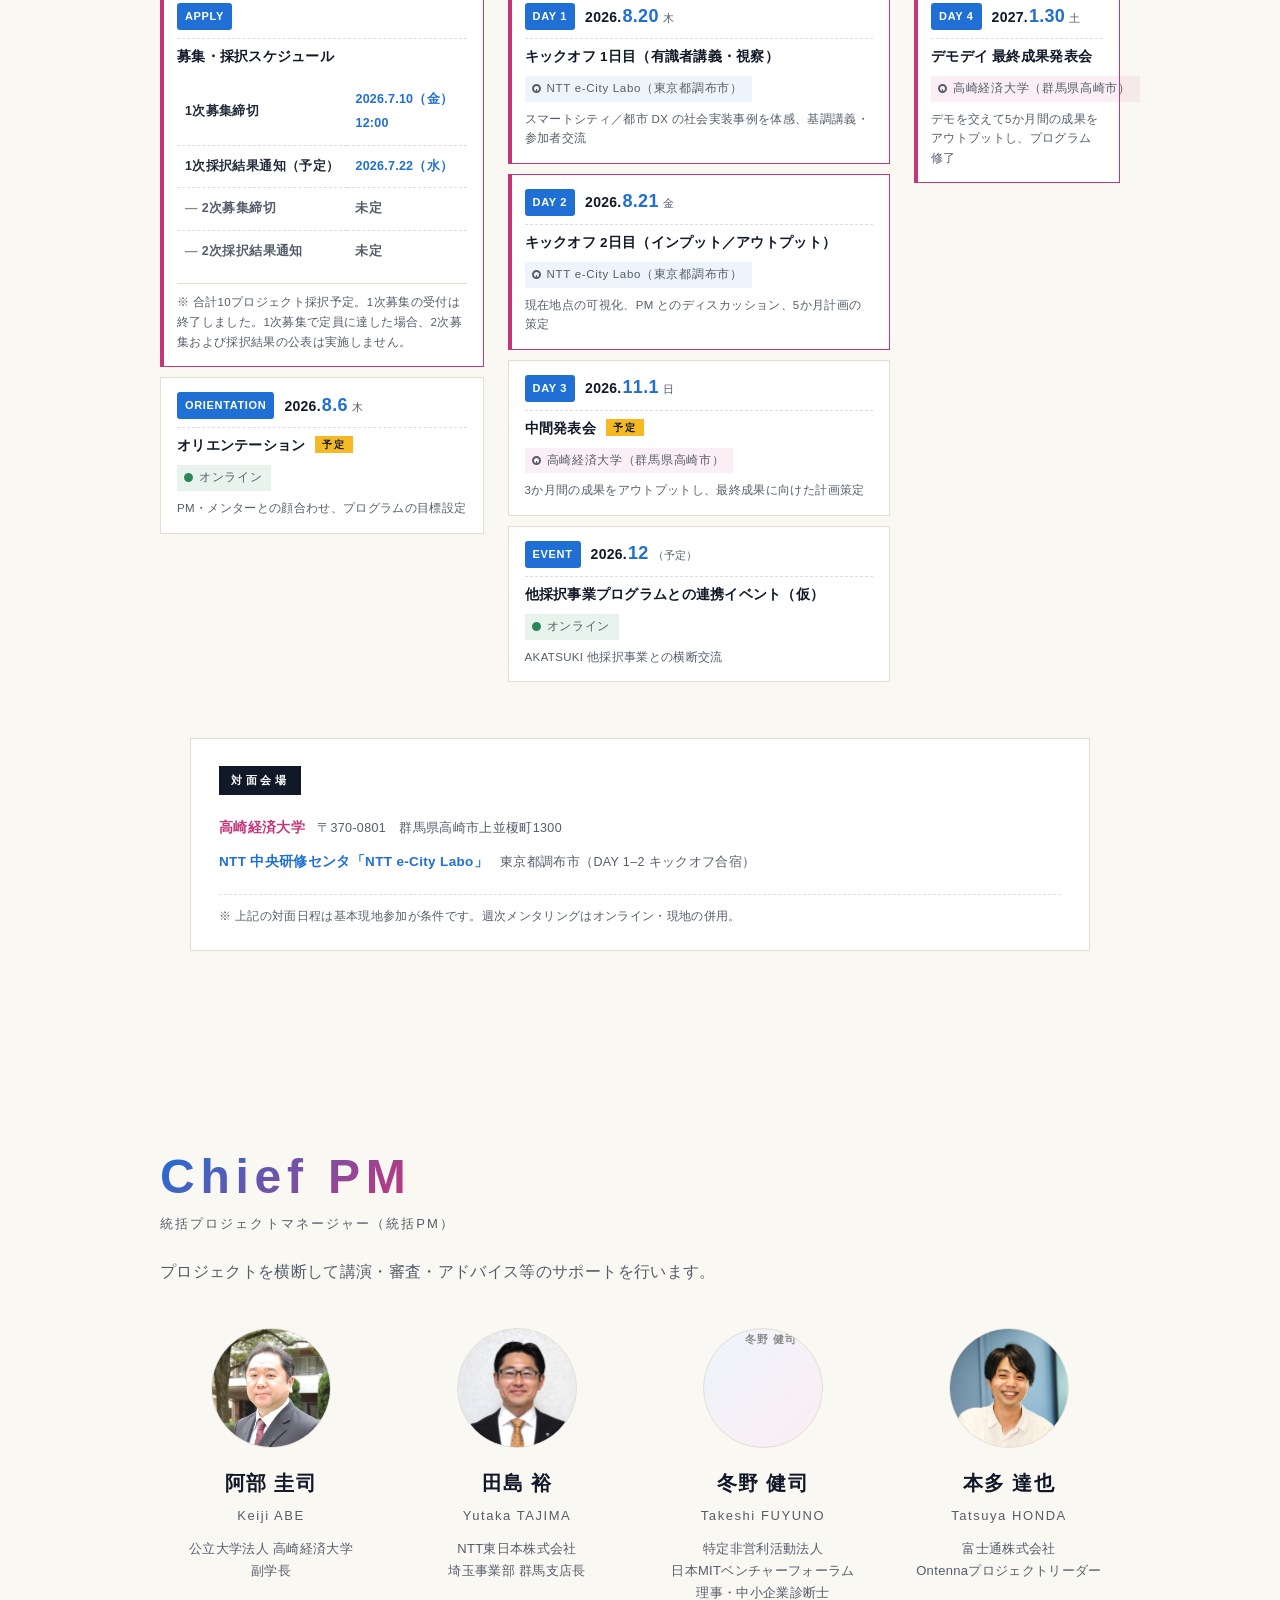
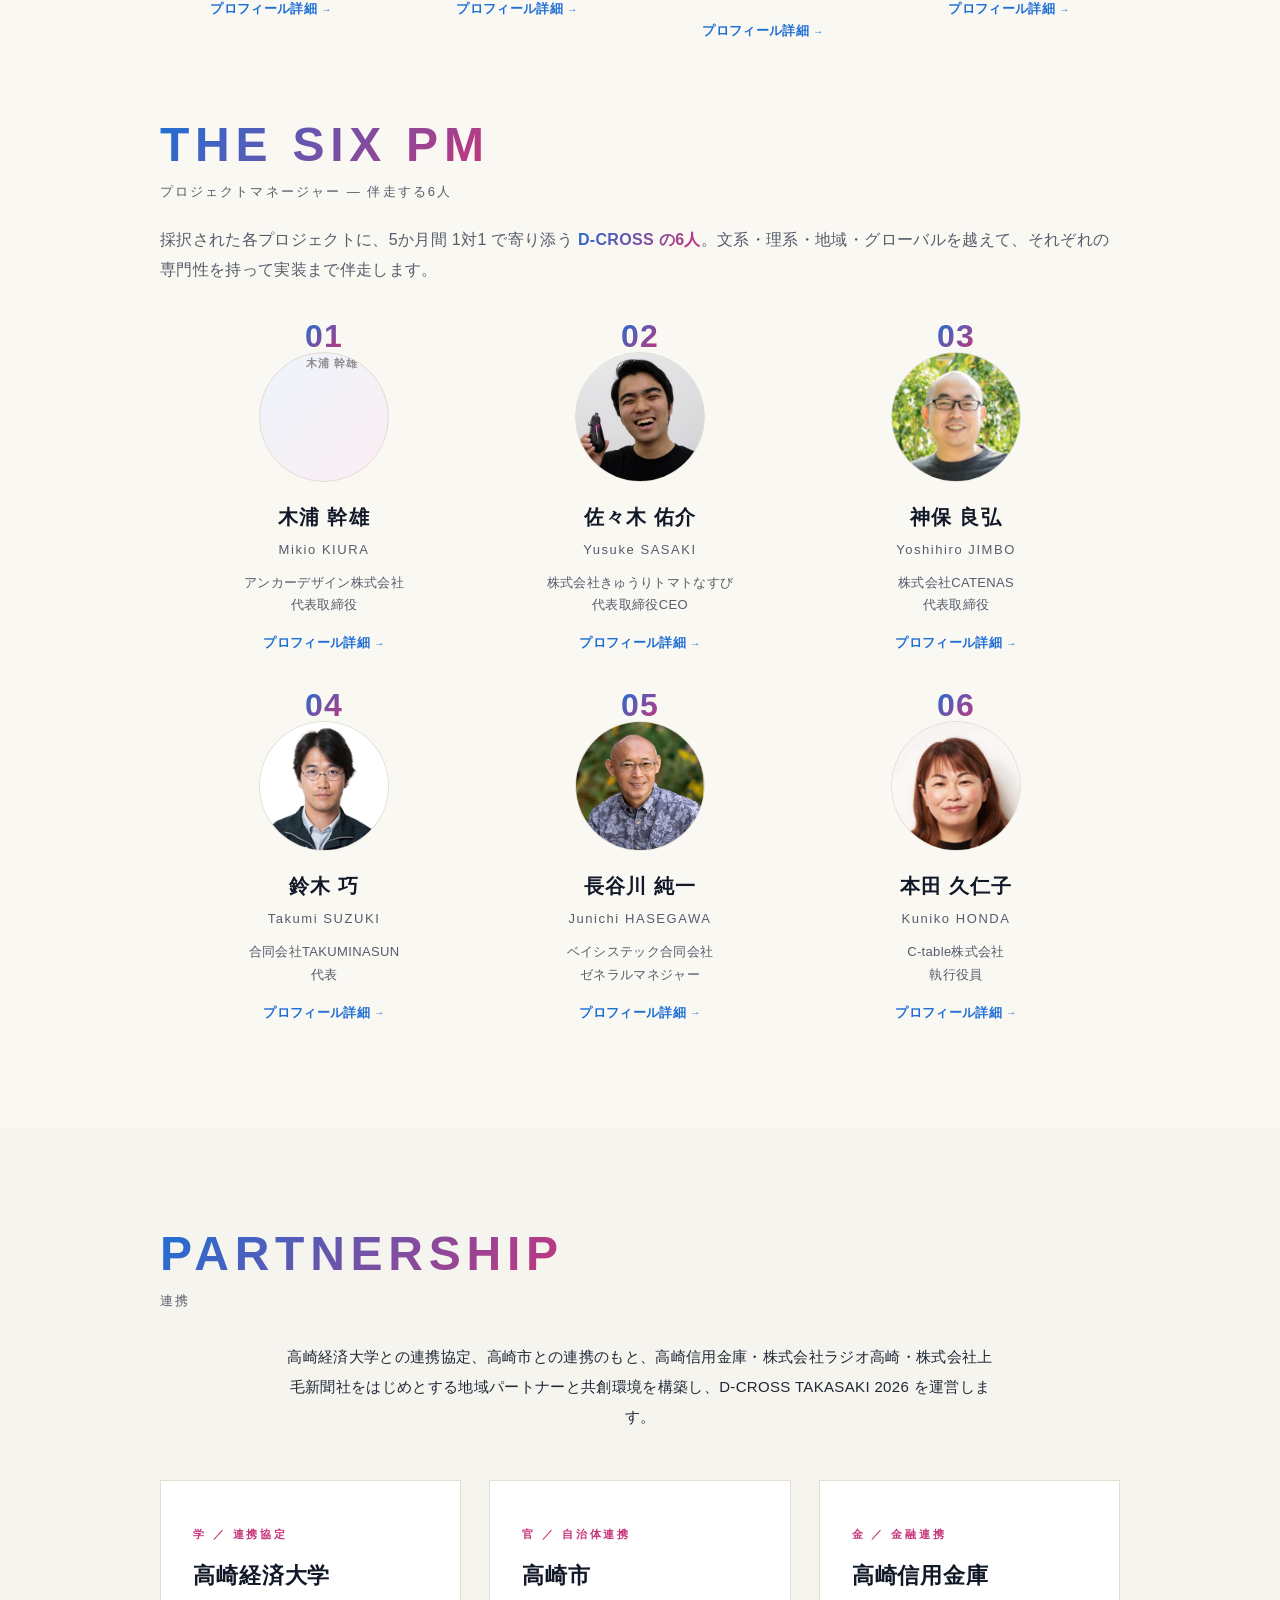
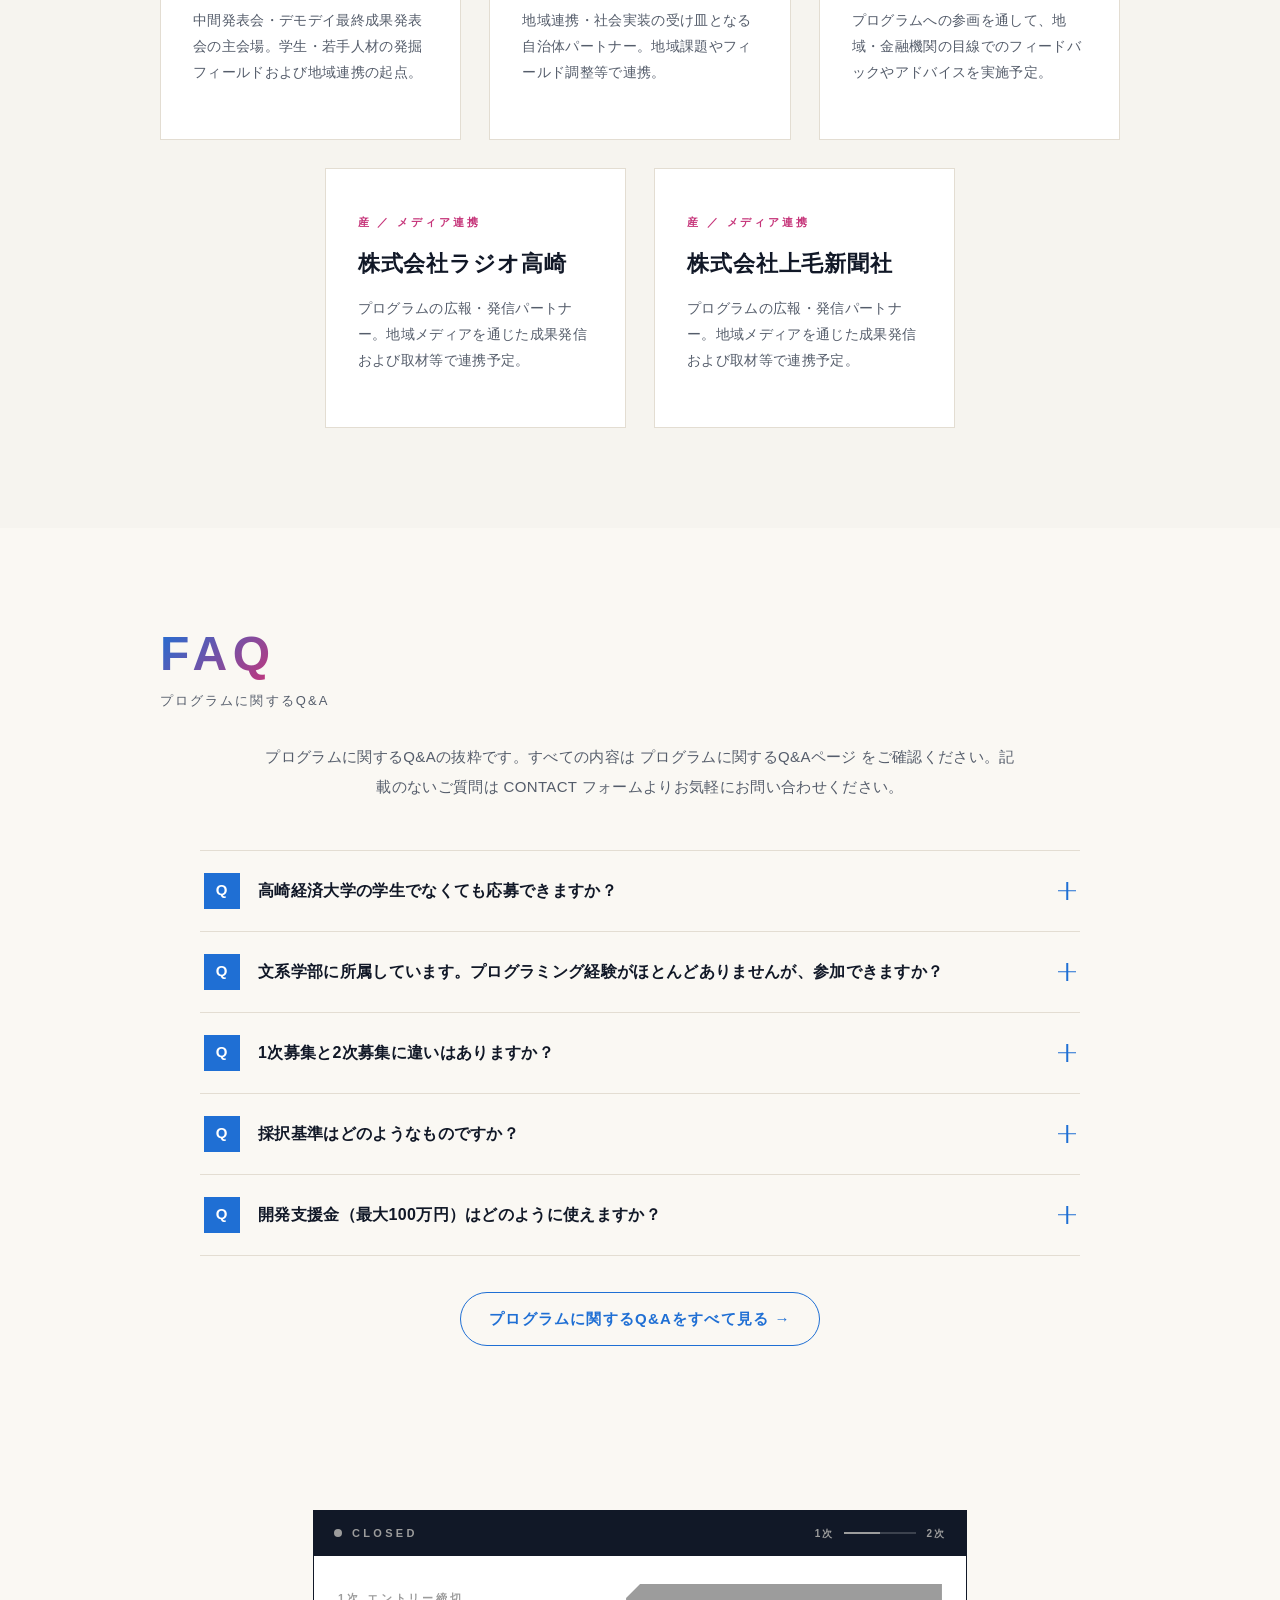
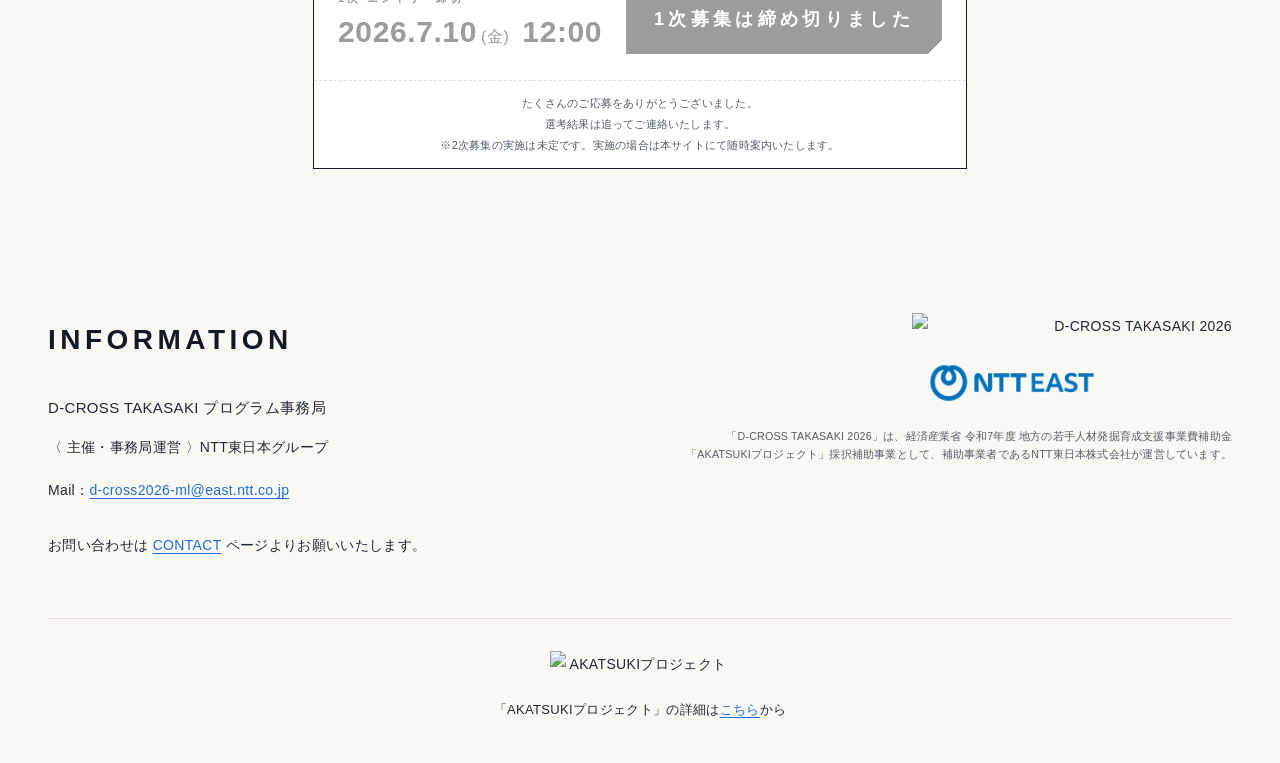
==== commit 91e55cf7: "SCHEDULE: 1次採択結果通知（予定）を 2026.7.20（月）→ 2026.7.22（水） へ変更" ====
--- a/index.html
+++ b/index.html
@@ -445,7 +445,7 @@
                 </tr>
                 <tr>
                   <td class="recruit-label">1次採択結果通知（予定）</td>
-                  <td class="recruit-date">2026.7.20（月）</td>
+                  <td class="recruit-date">2026.7.22（水）</td>
                 </tr>
                 <tr class="recruit-conditional">
                   <td class="recruit-label">2次募集締切</td>
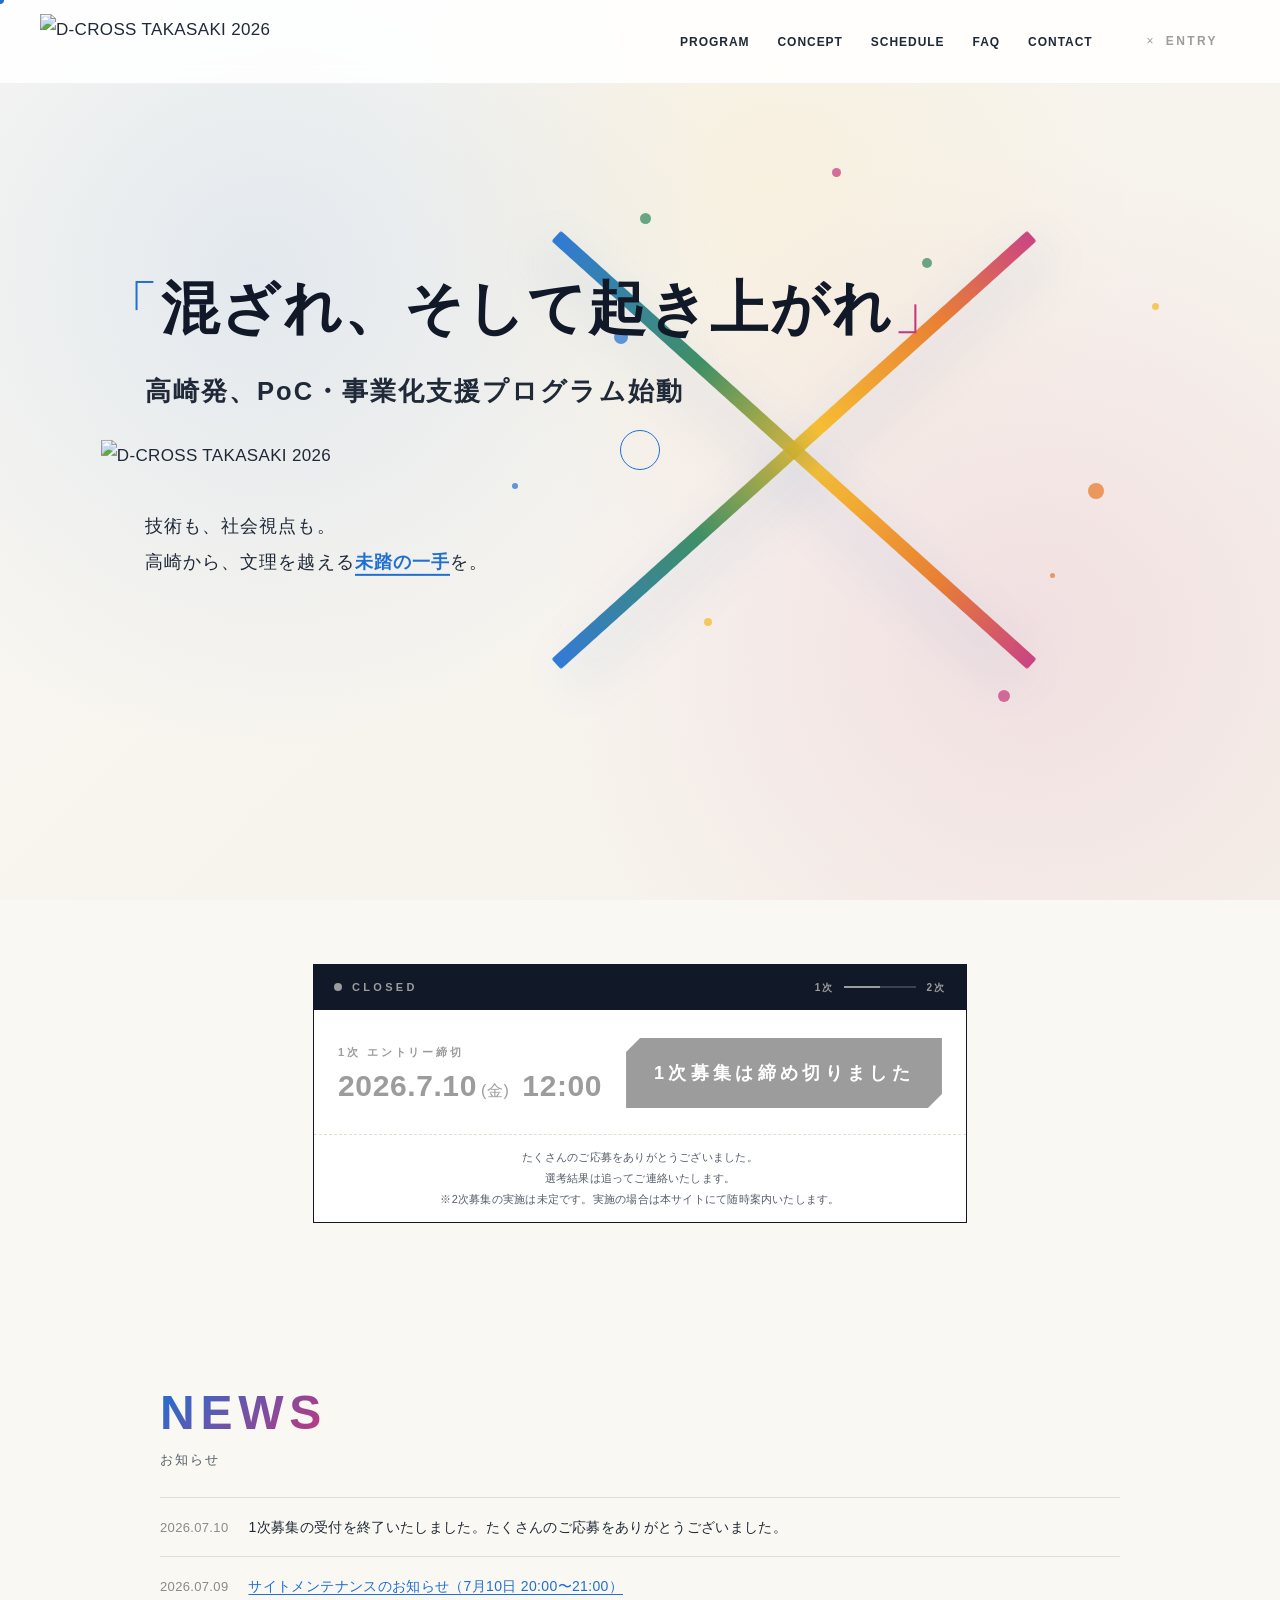
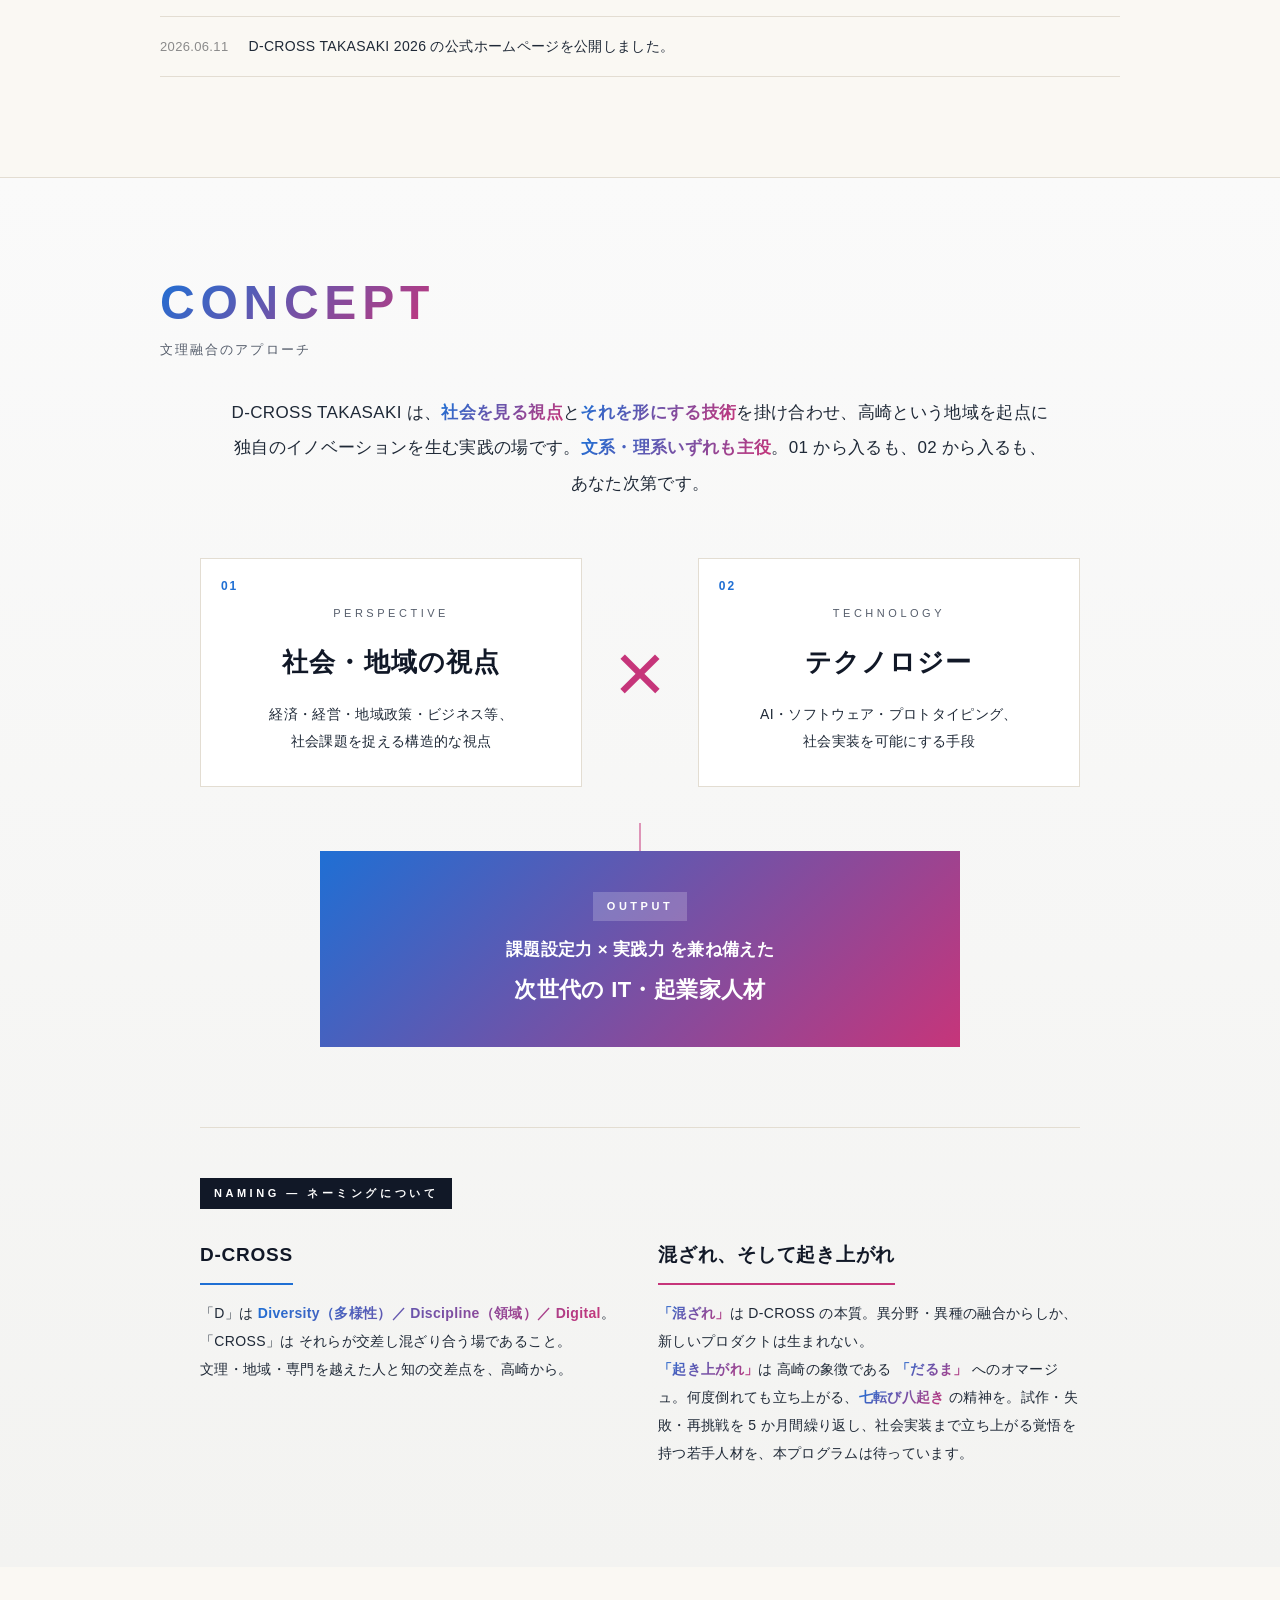
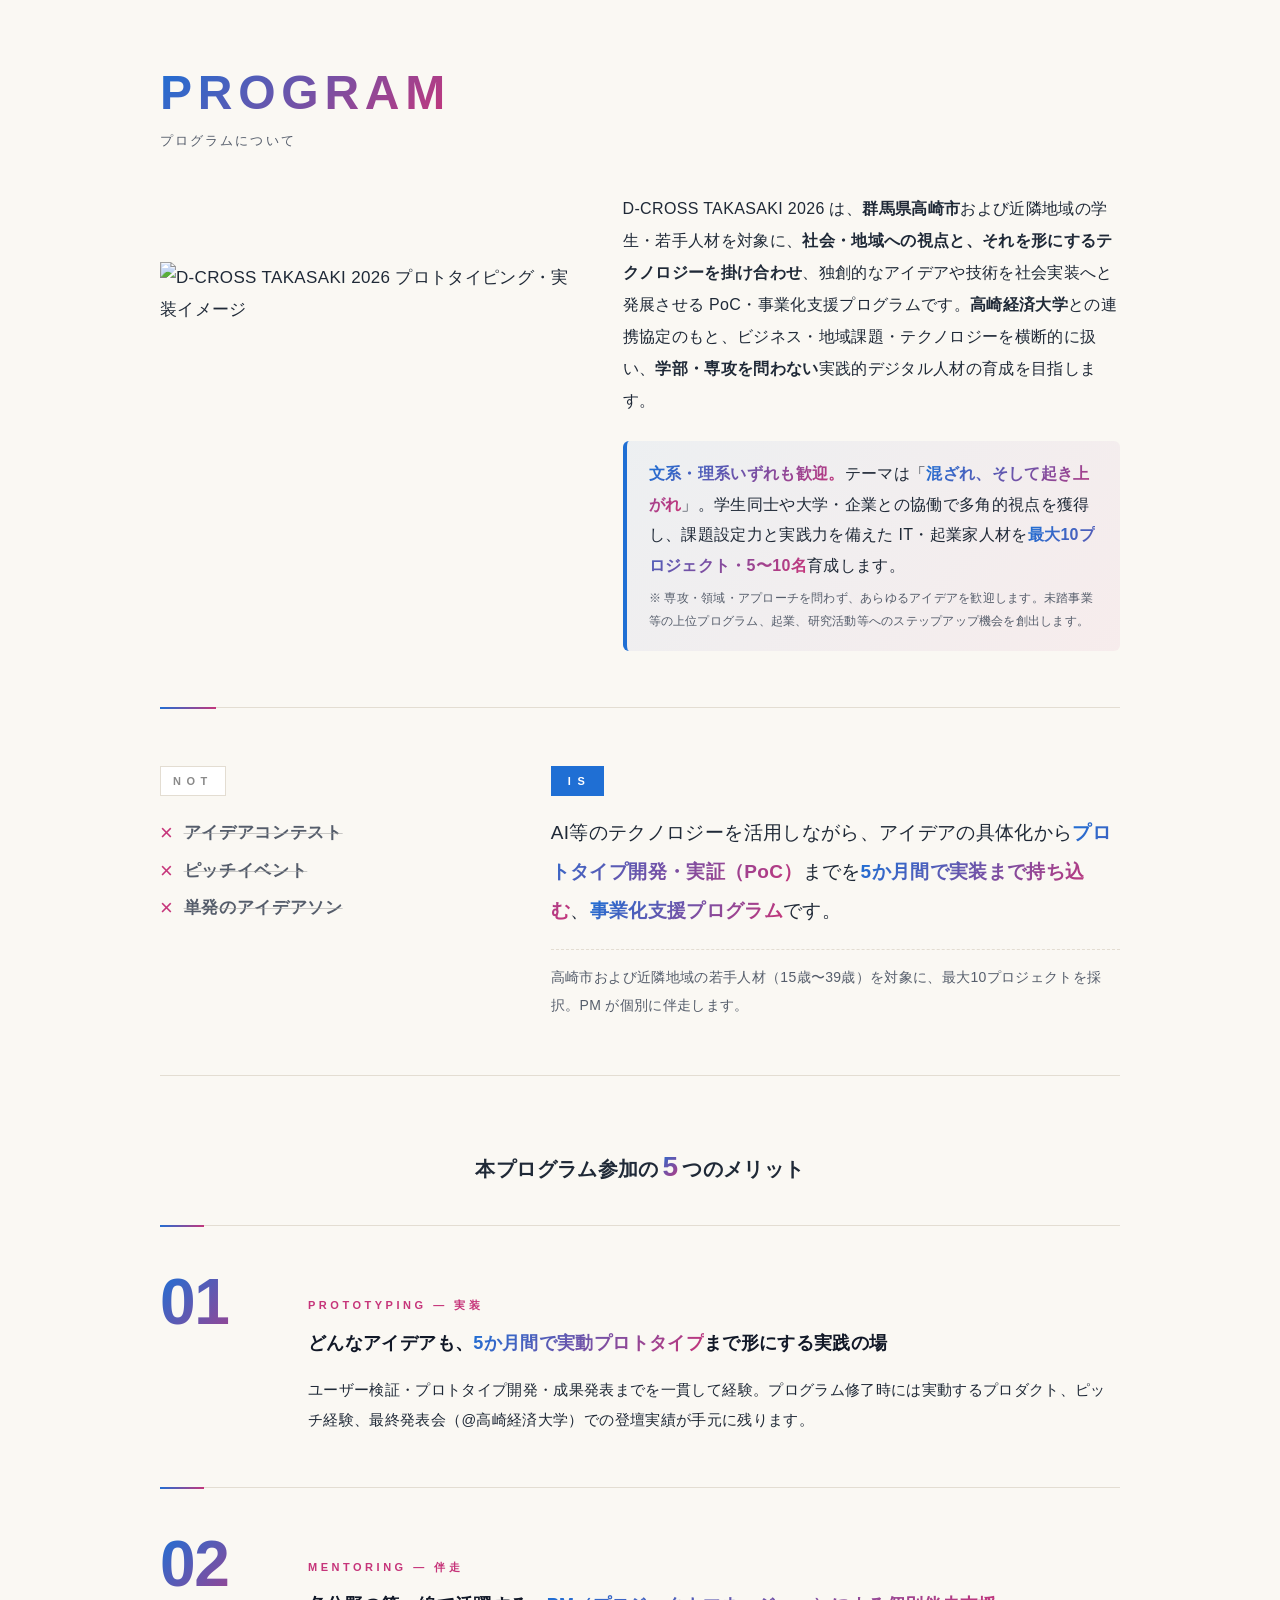
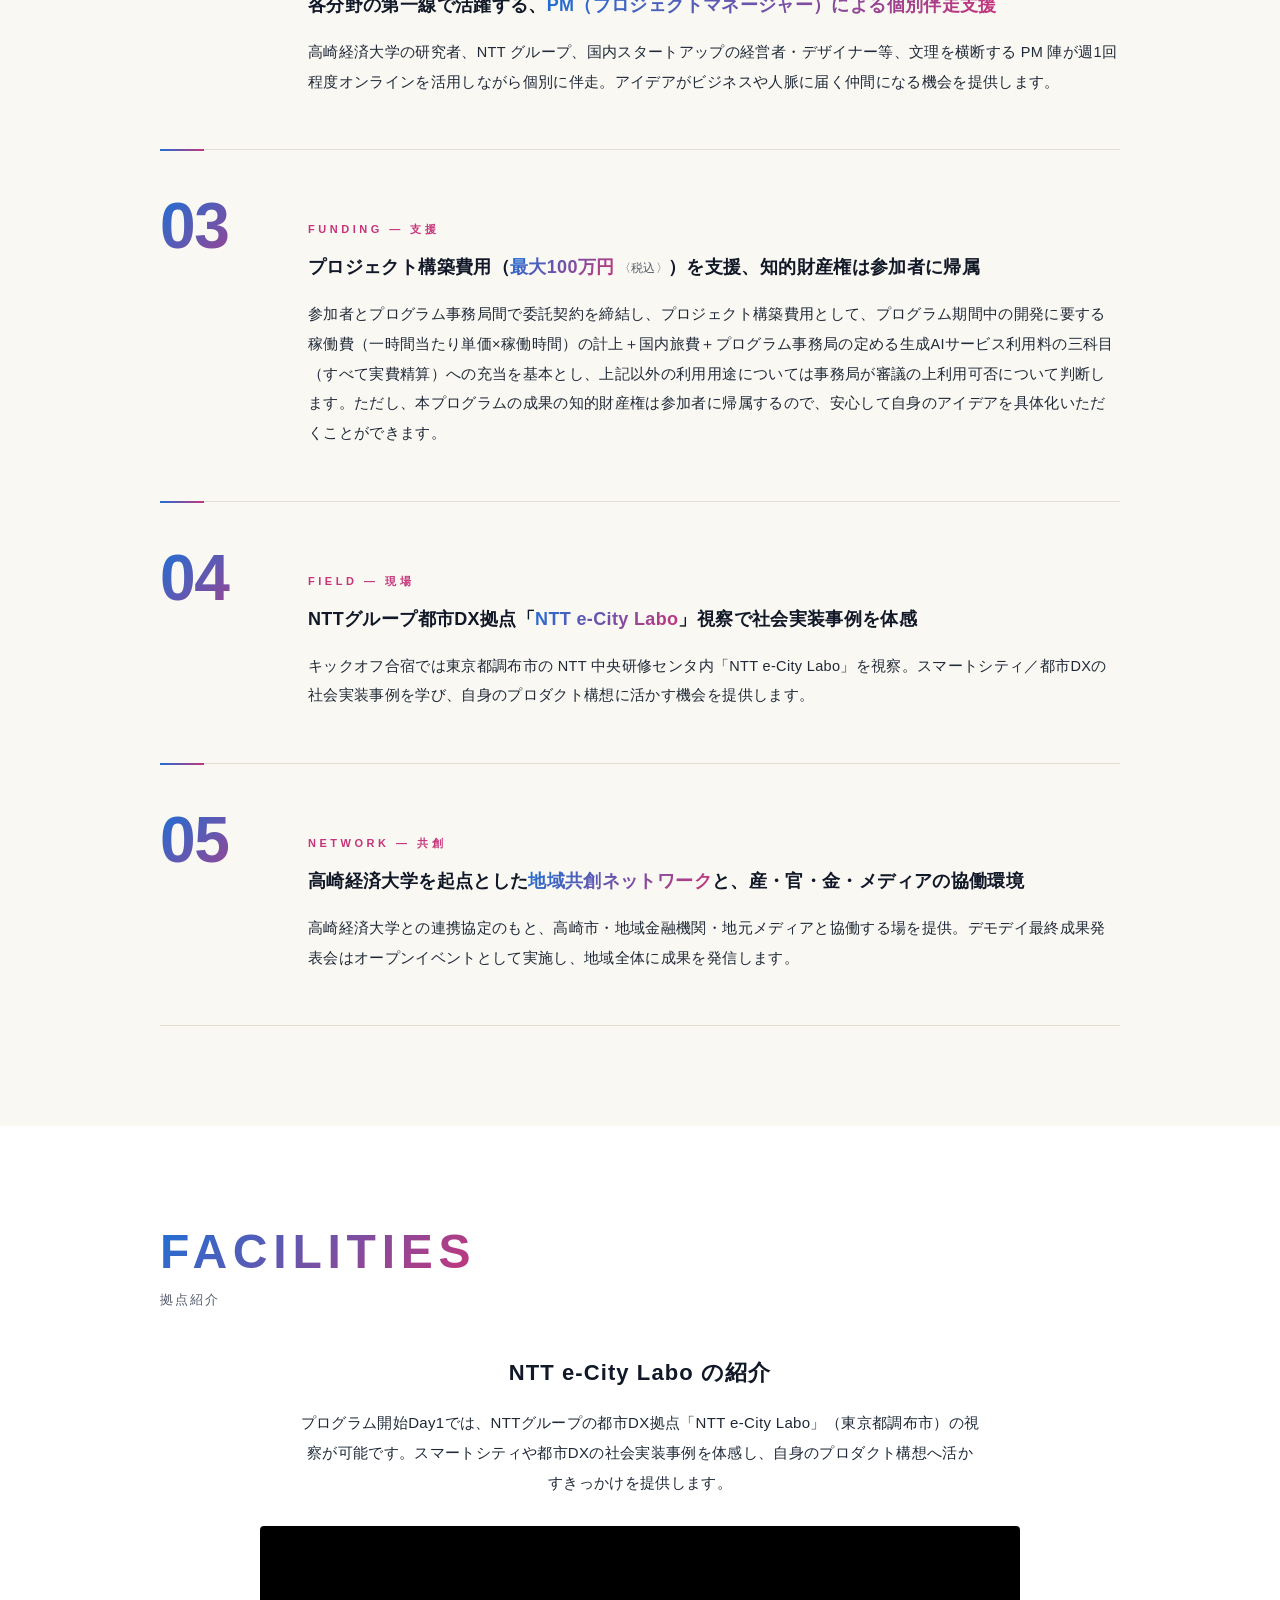
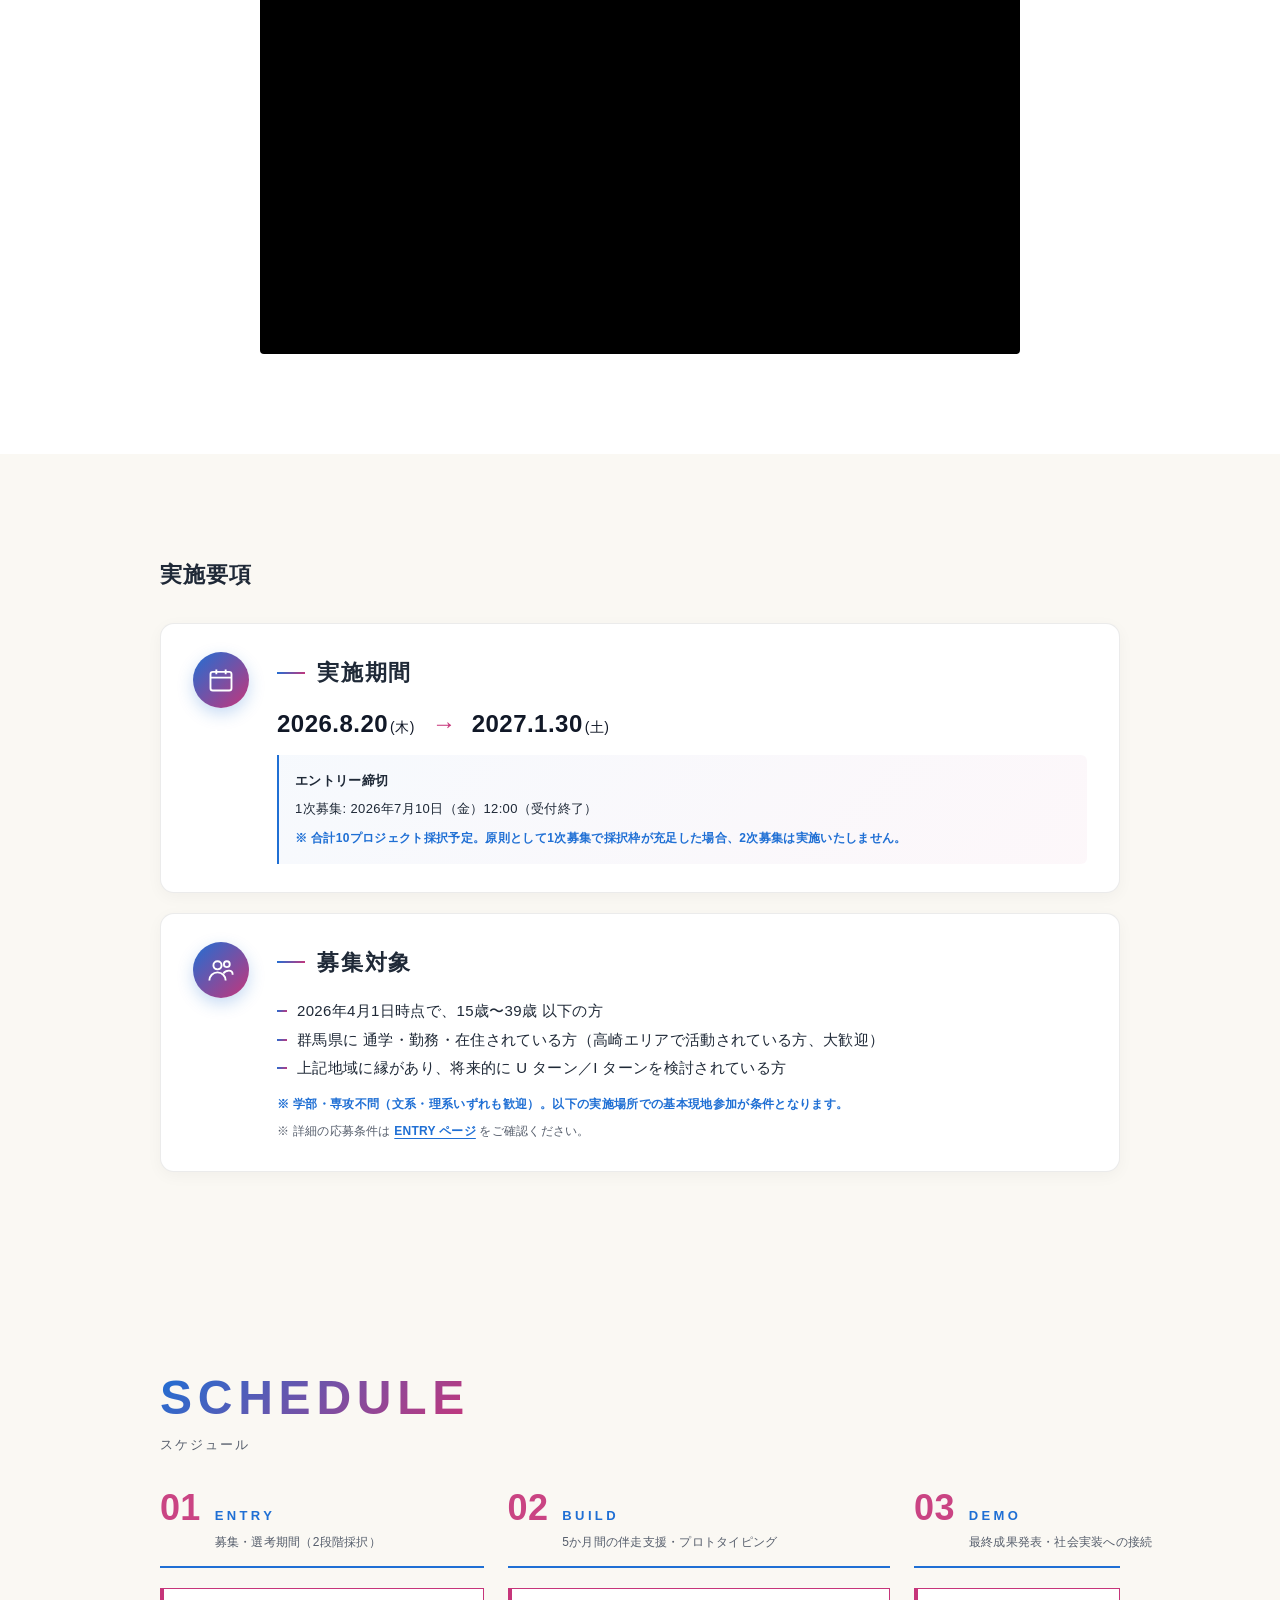
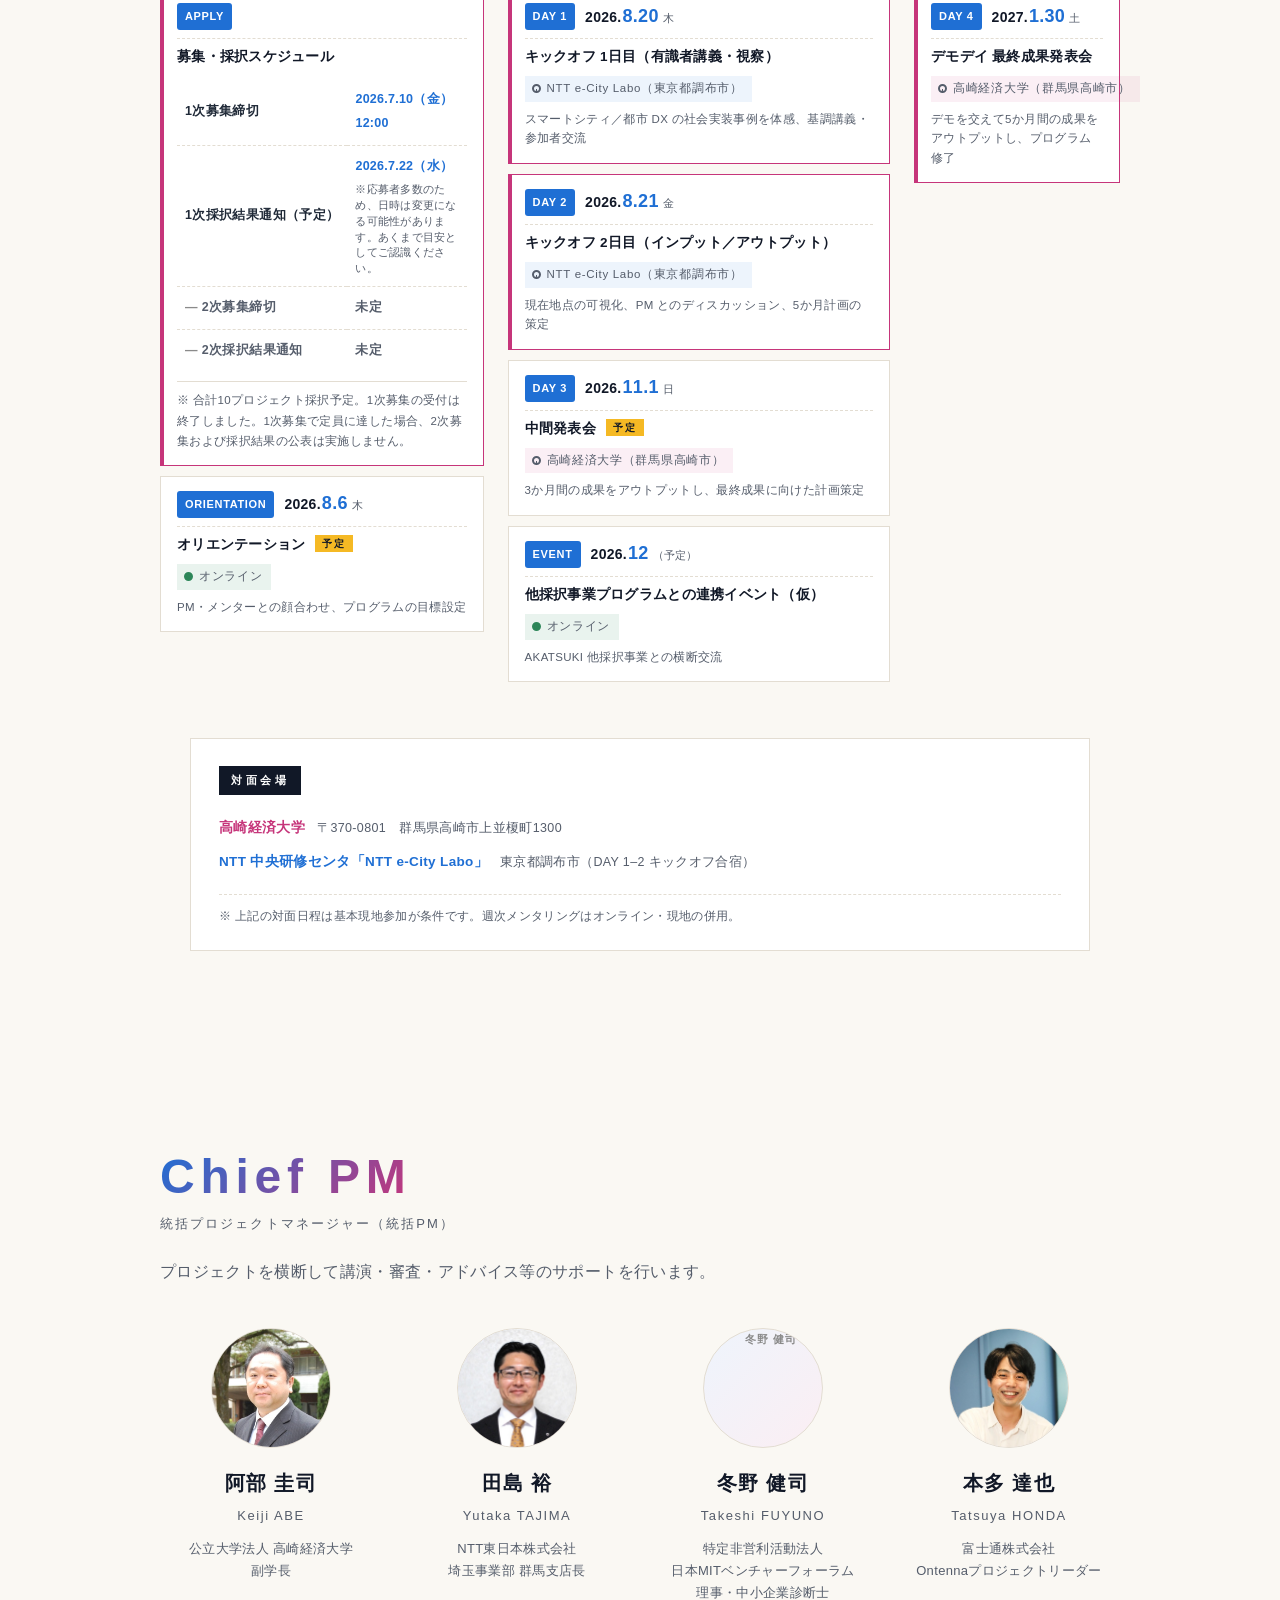
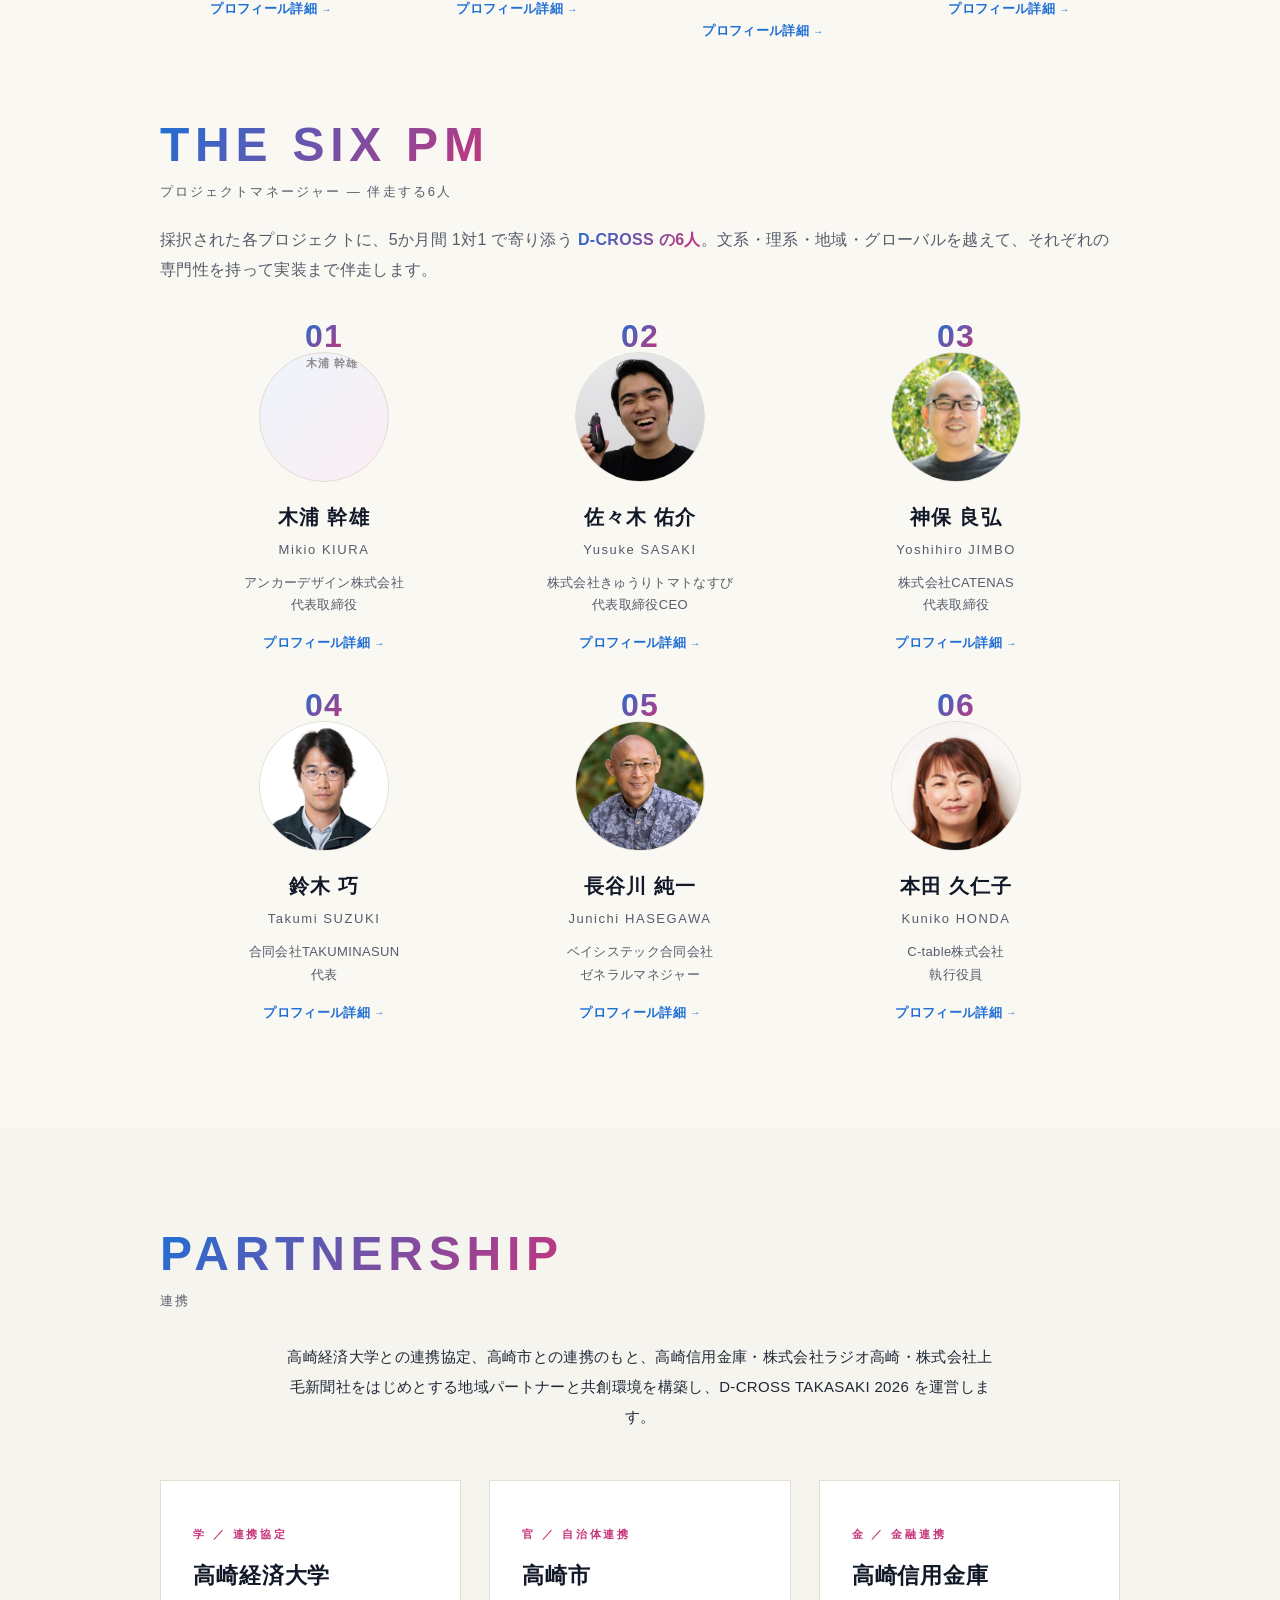
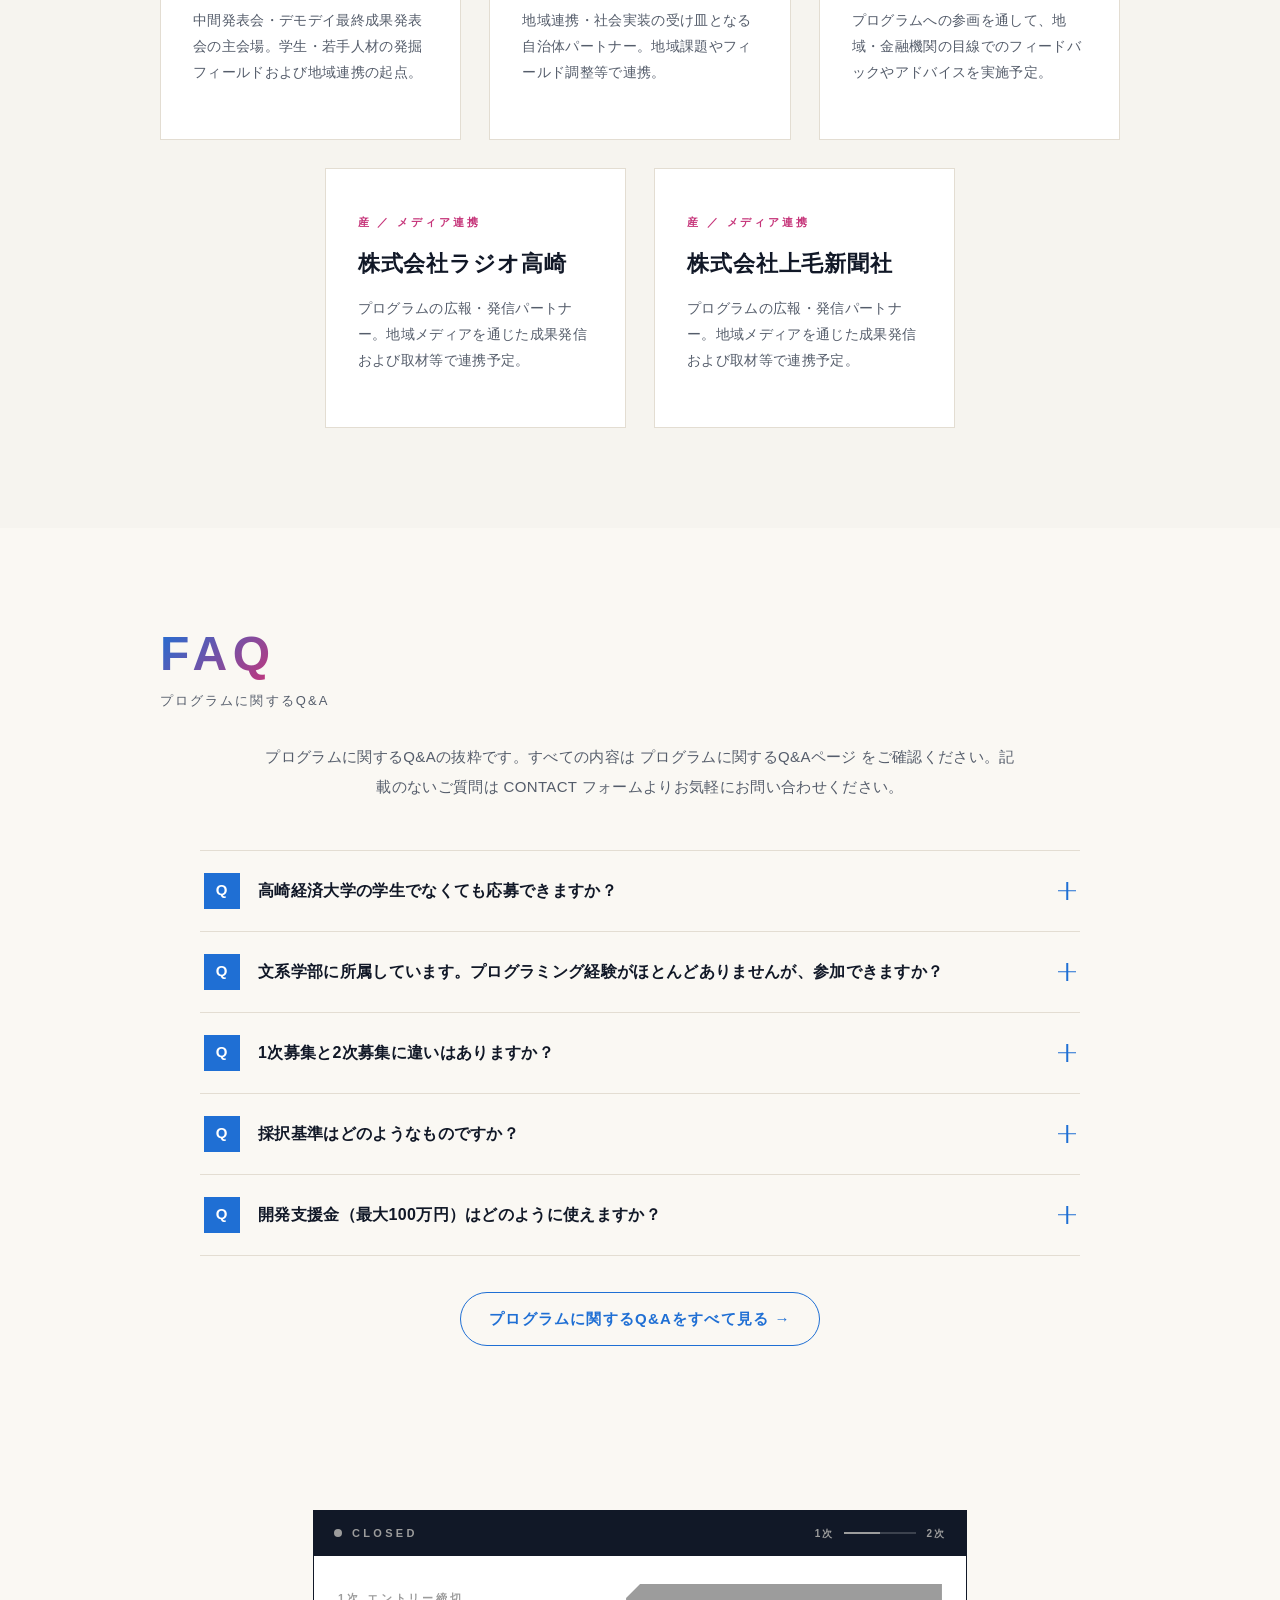
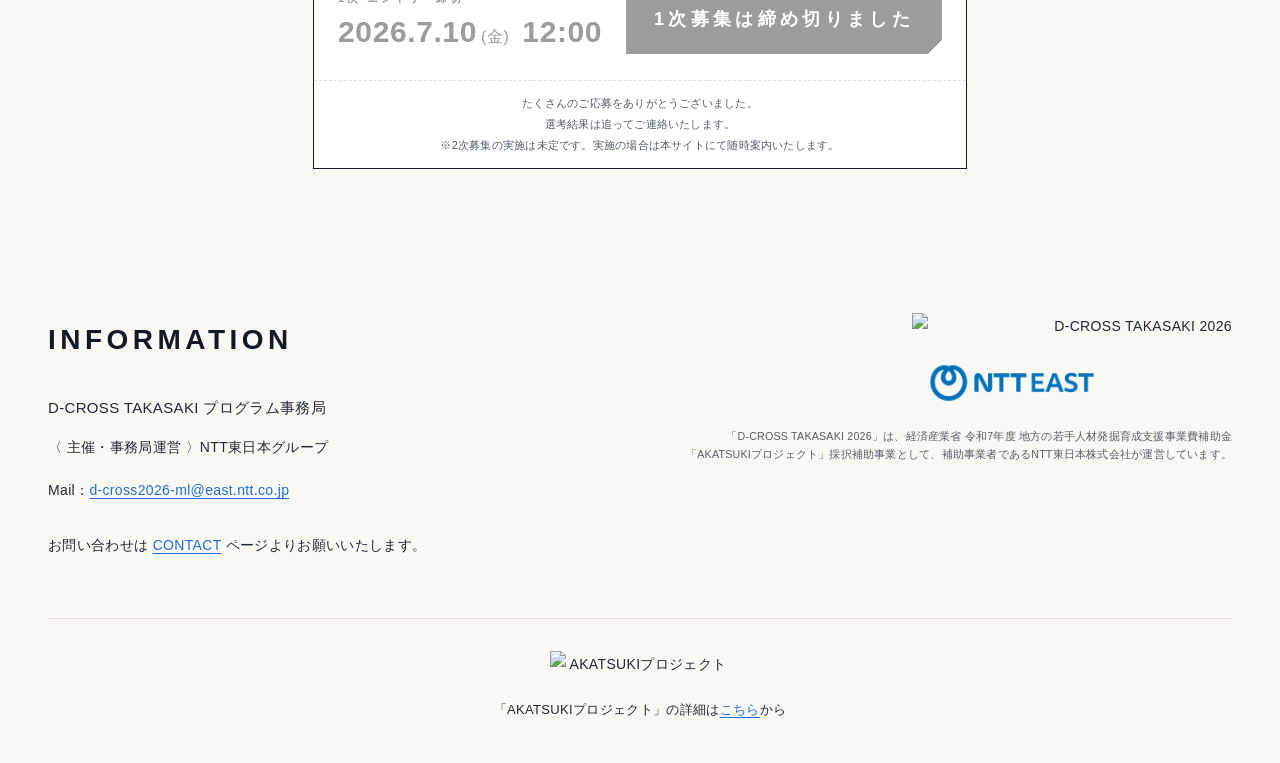
==== commit e83127ed: "SCHEDULE: 1次採択結果通知にサブノート追加（応募者多数の場合の日程変更可能性を明示）+ .recruit-date-subnote スタイル追記" ====
--- a/index.html
+++ b/index.html
@@ -445,7 +445,7 @@
                 </tr>
                 <tr>
                   <td class="recruit-label">1次採択結果通知（予定）</td>
-                  <td class="recruit-date">2026.7.22（水）</td>
+                  <td class="recruit-date">2026.7.22（水）<span class="recruit-date-subnote">※応募者多数のため、日時は変更になる可能性があります。あくまで目安としてご認識ください。</span></td>
                 </tr>
                 <tr class="recruit-conditional">
                   <td class="recruit-label">2次募集締切</td>
--- a/css/style.css
+++ b/css/style.css
@@ -3861,6 +3861,16 @@
   border-top: 1px solid var(--gray-border);
   margin-top: 6px;
 }
+.recruit-table .recruit-date-subnote {
+  display: block;
+  font-family: var(--font-ja);
+  font-size: 10.5px;
+  font-weight: 400;
+  color: var(--text-light);
+  margin-top: 4px;
+  letter-spacing: 0.02em;
+  line-height: 1.5;
+}
 
 /* APPLY ラベル（schedule-day-label の長文用） */
 .schedule-horizontal .schedule-day-label {
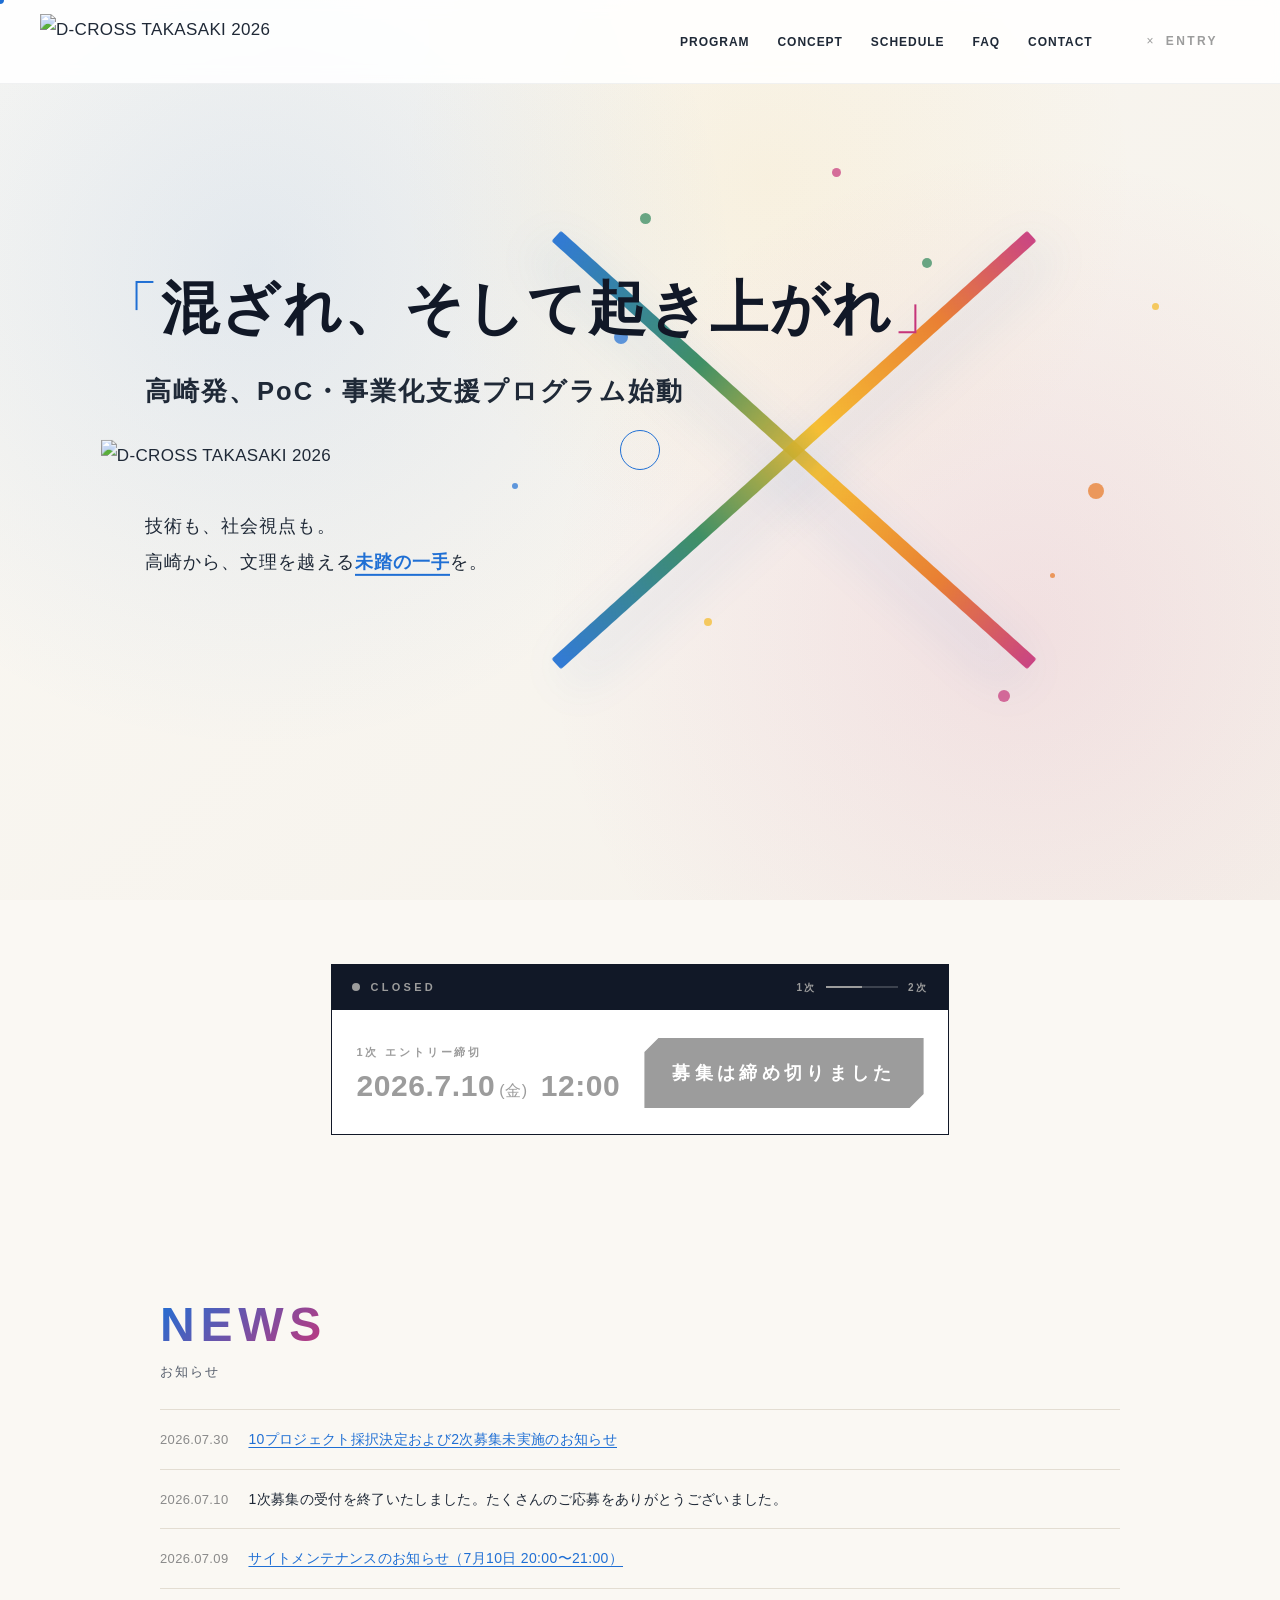
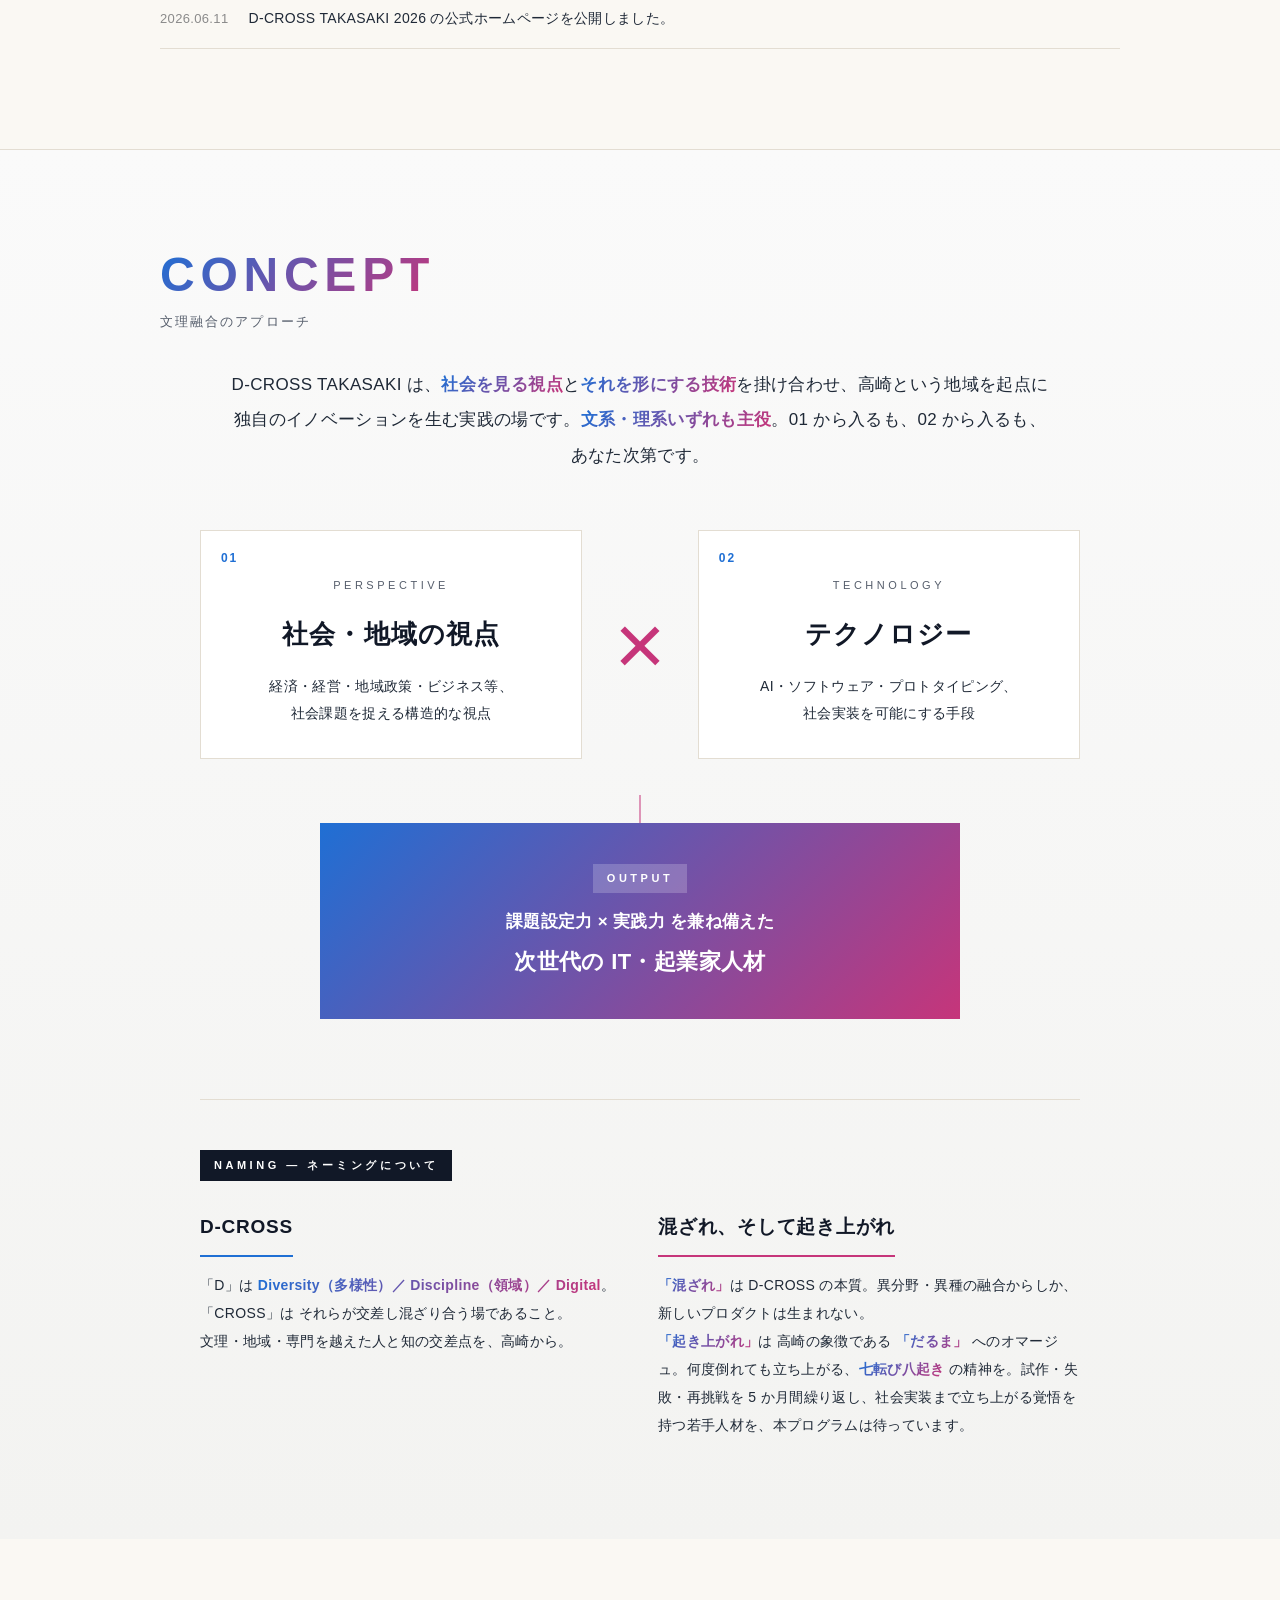
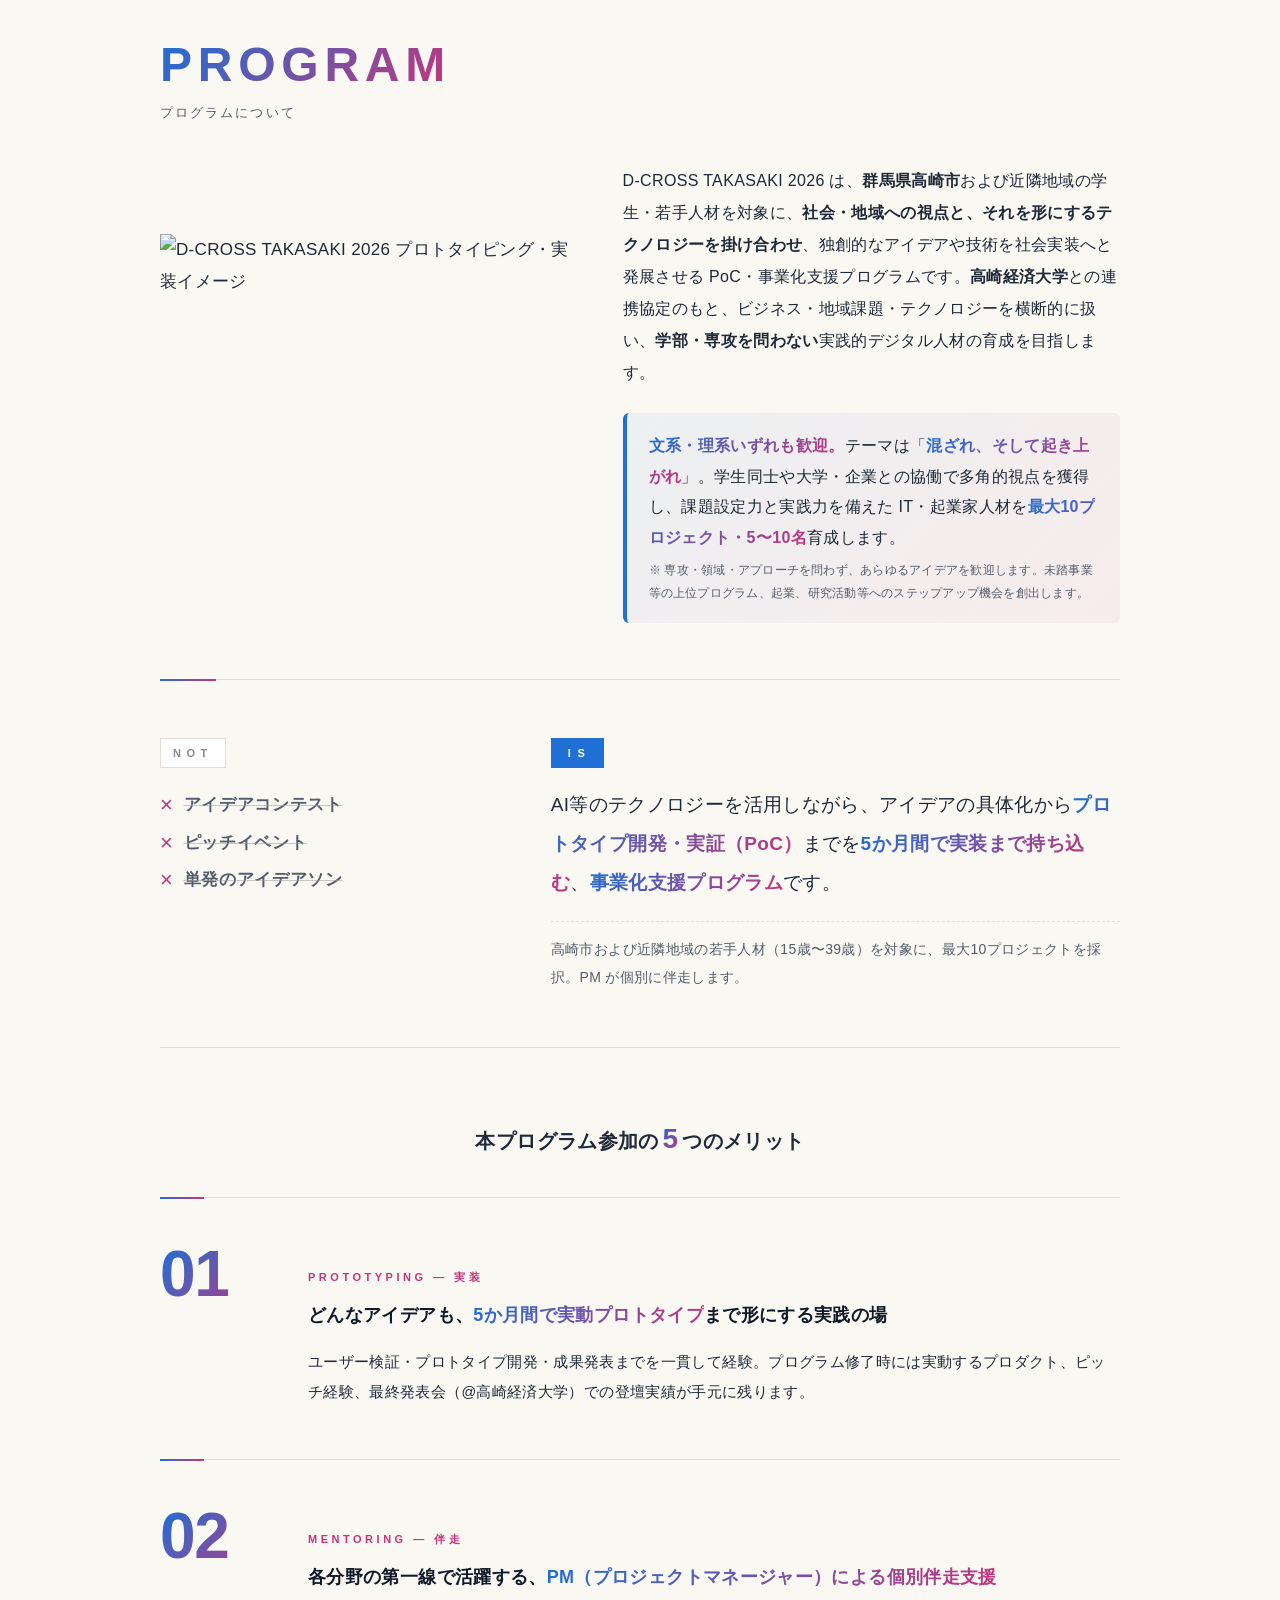
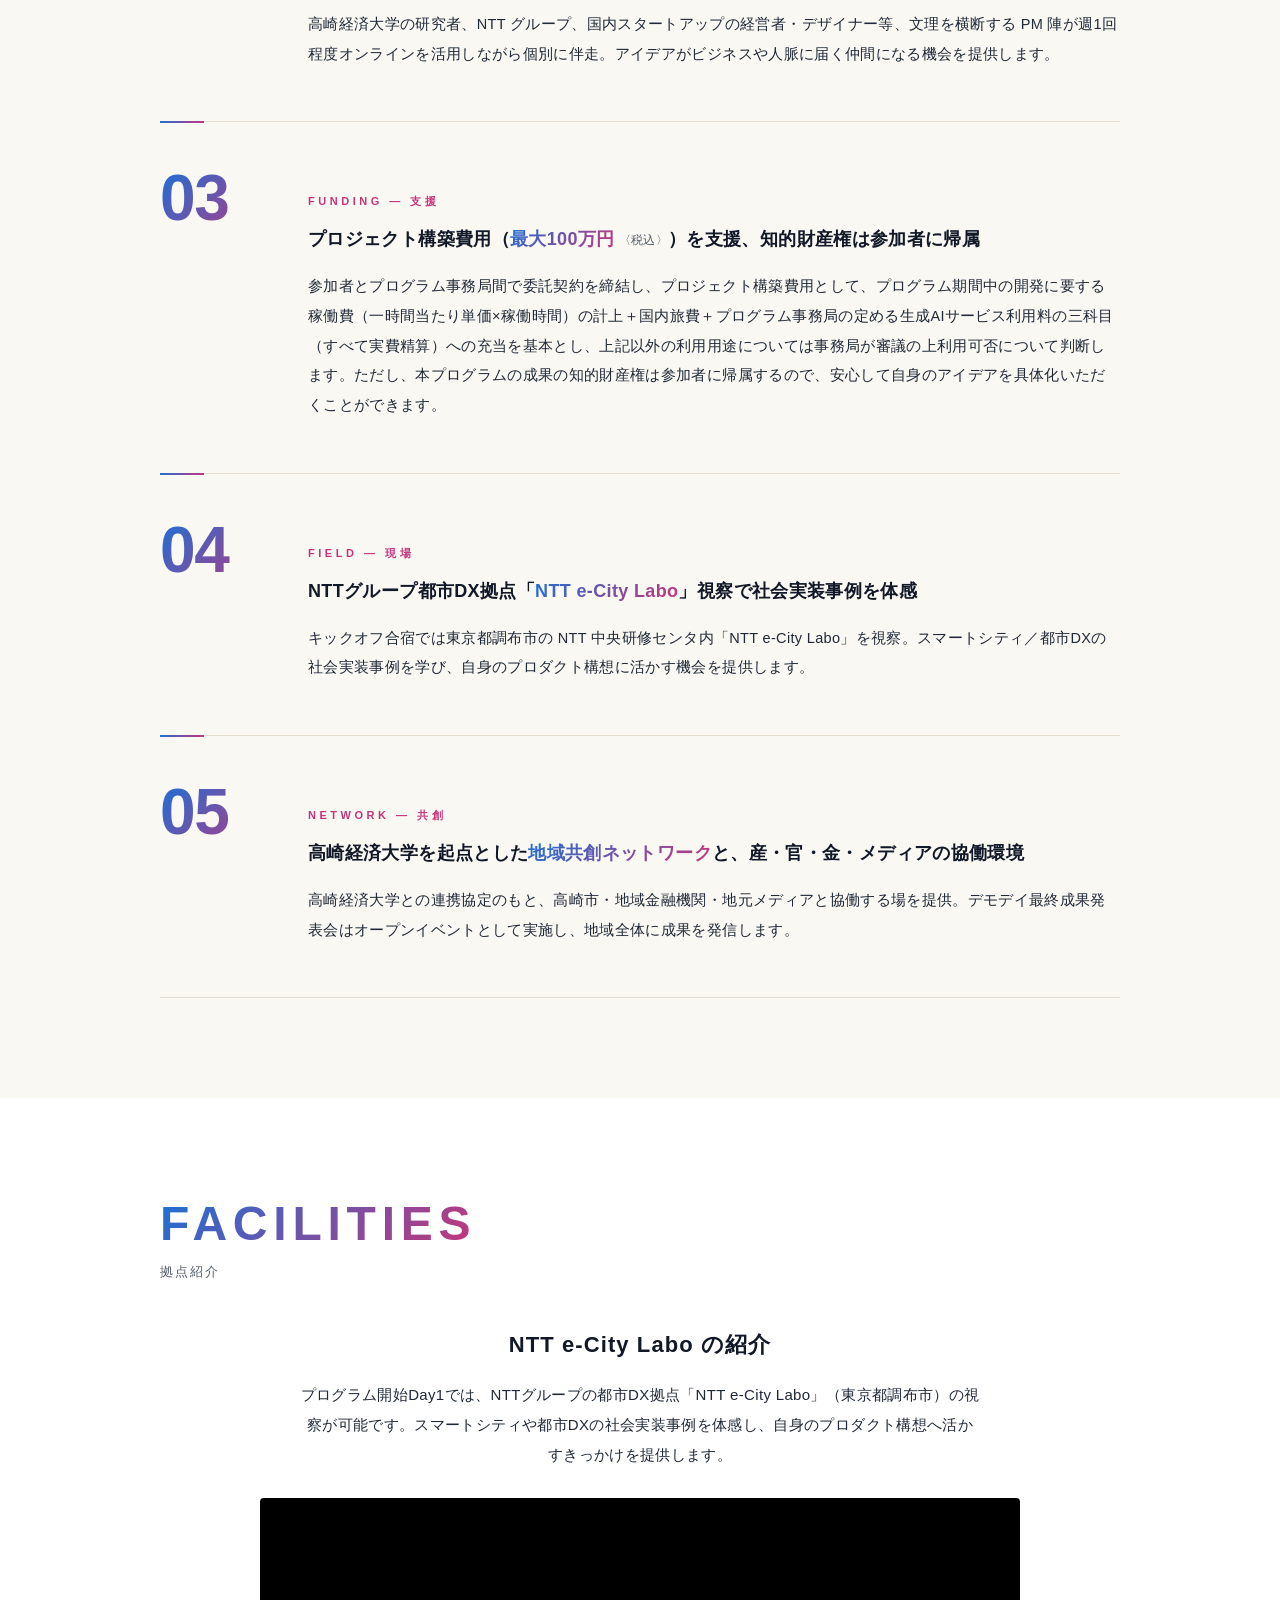
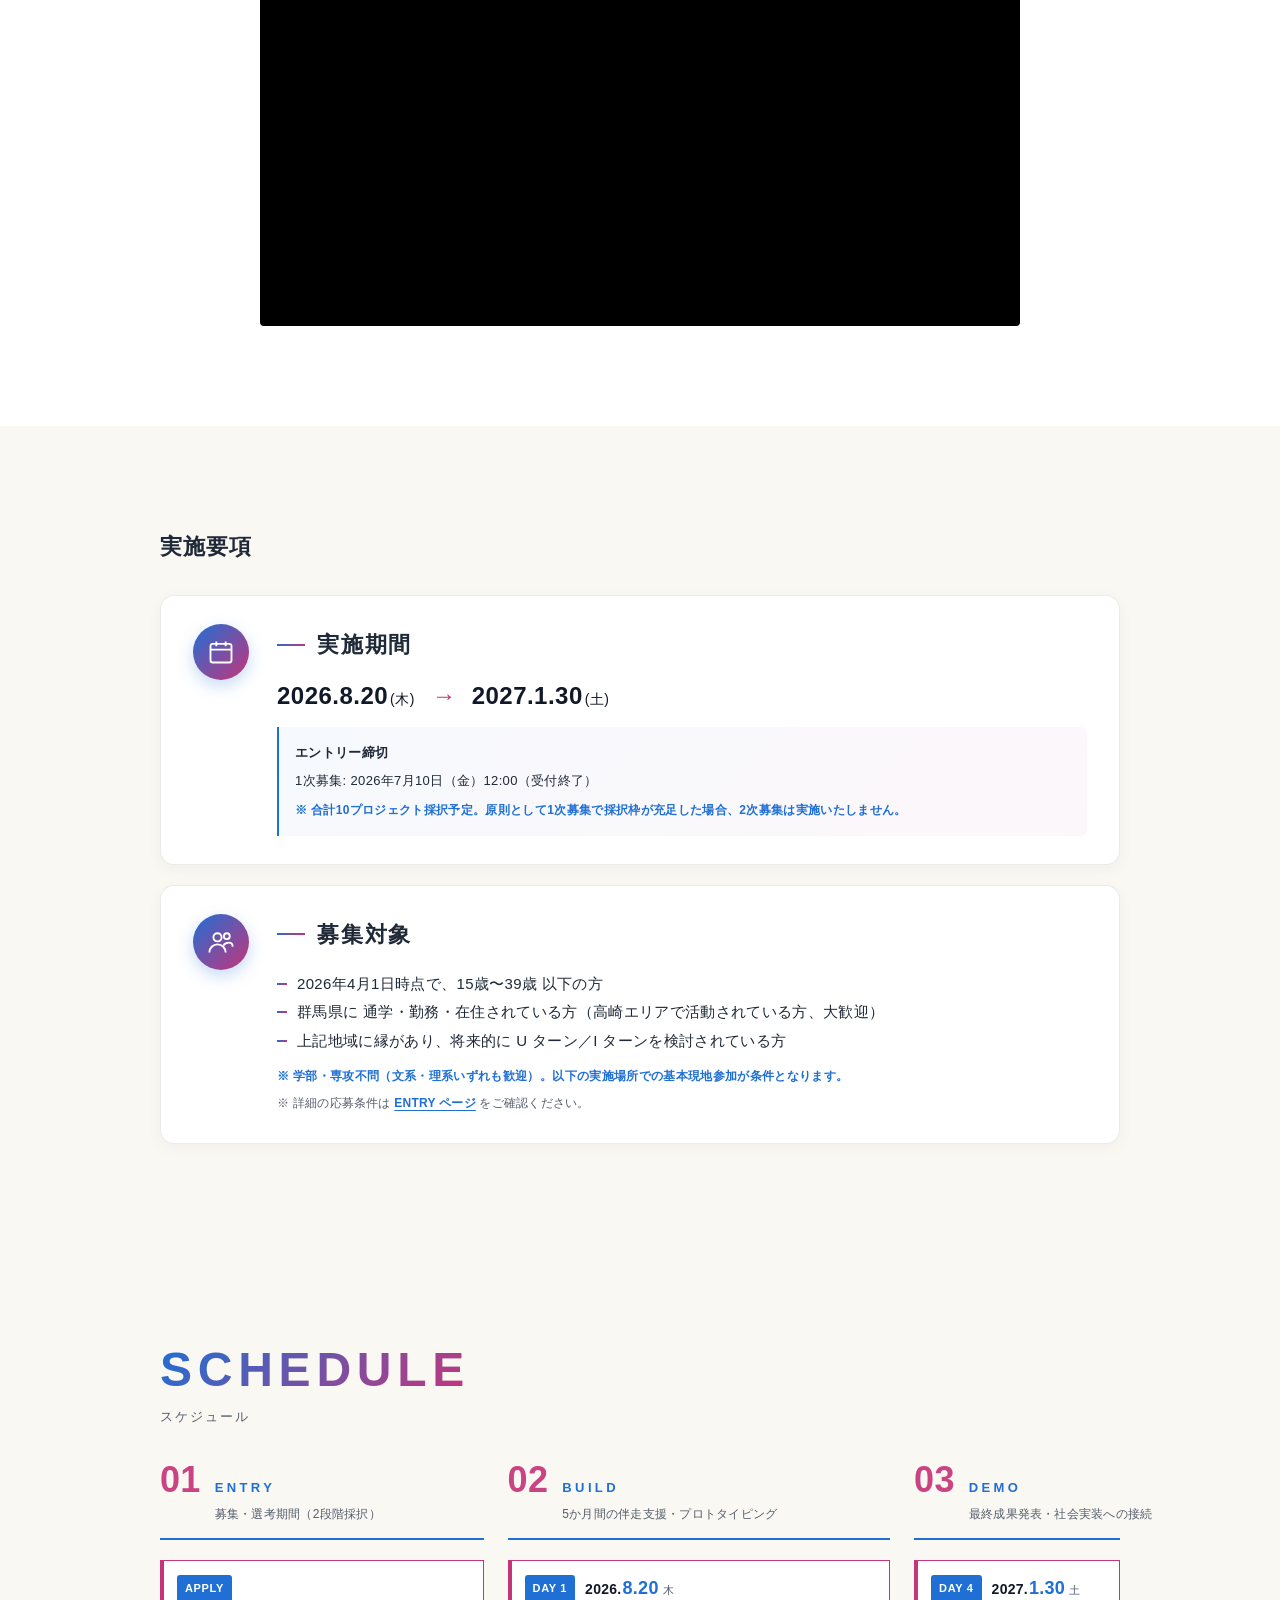
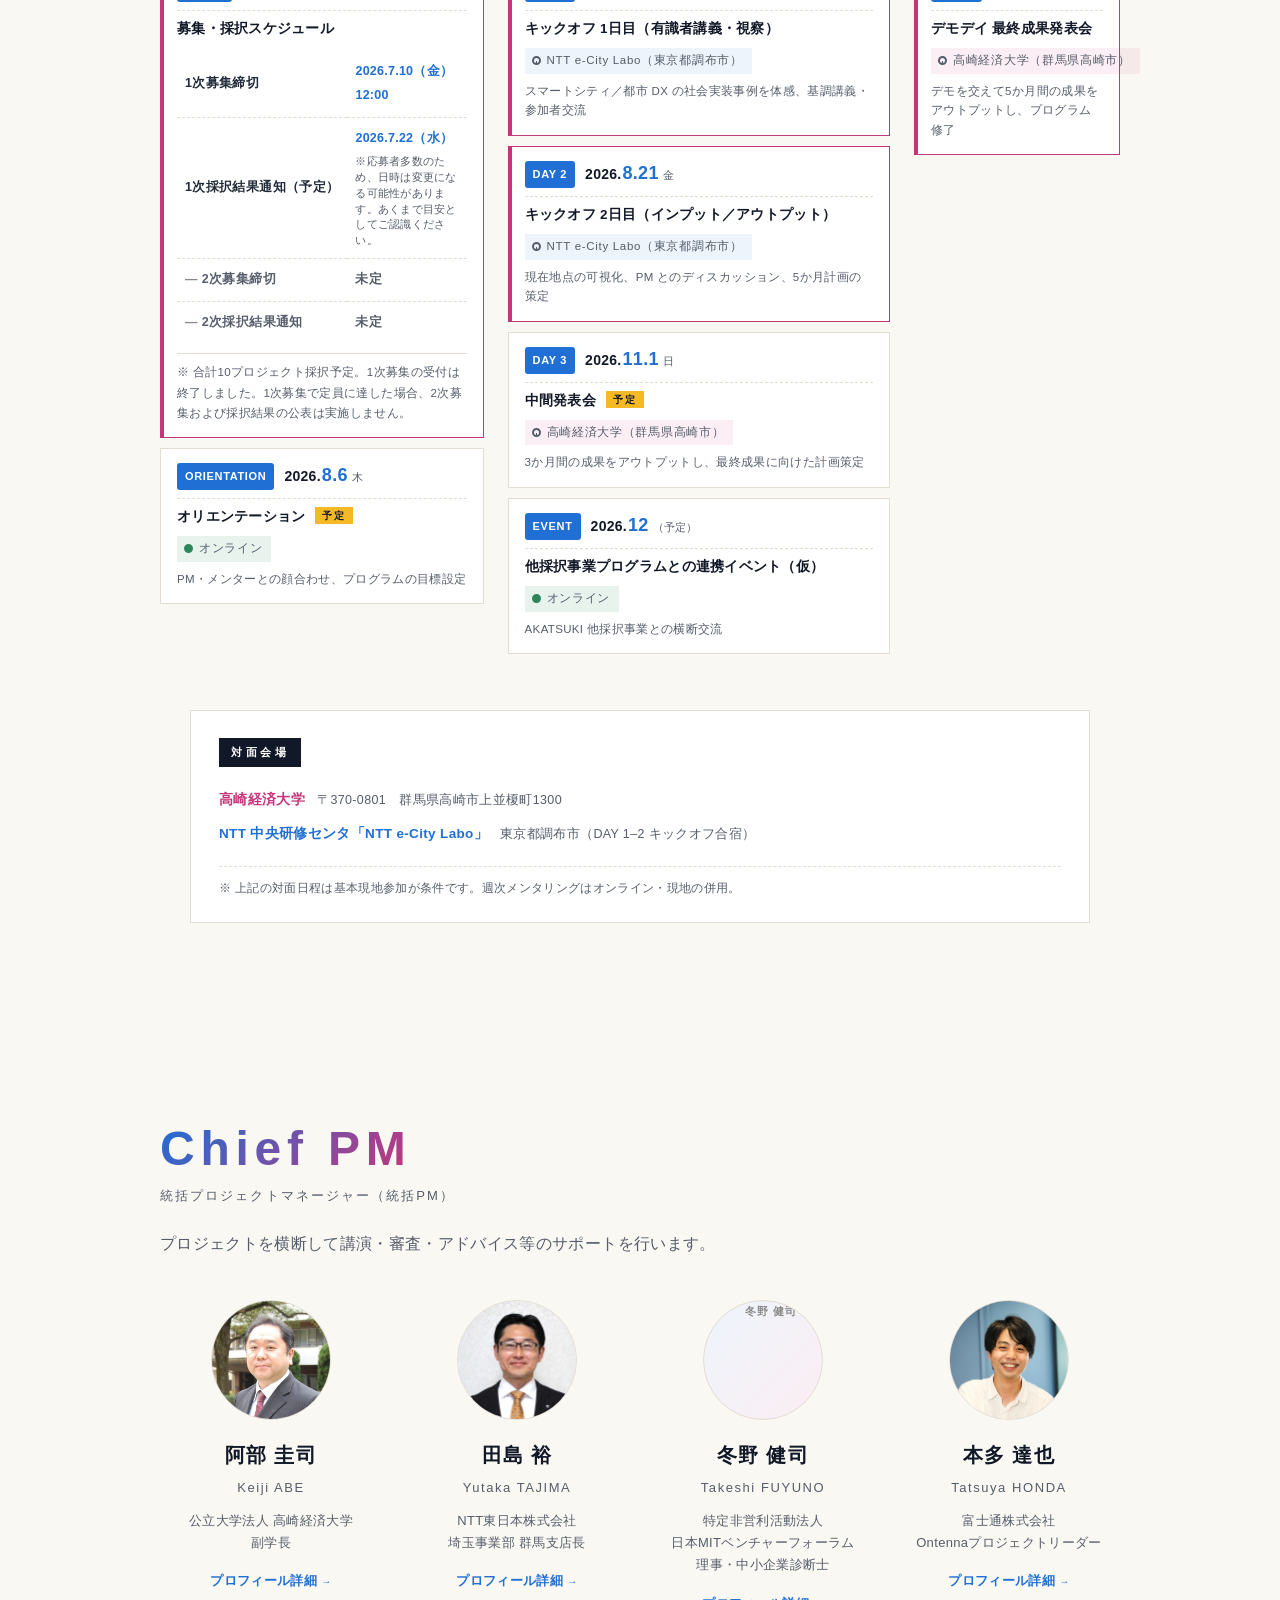
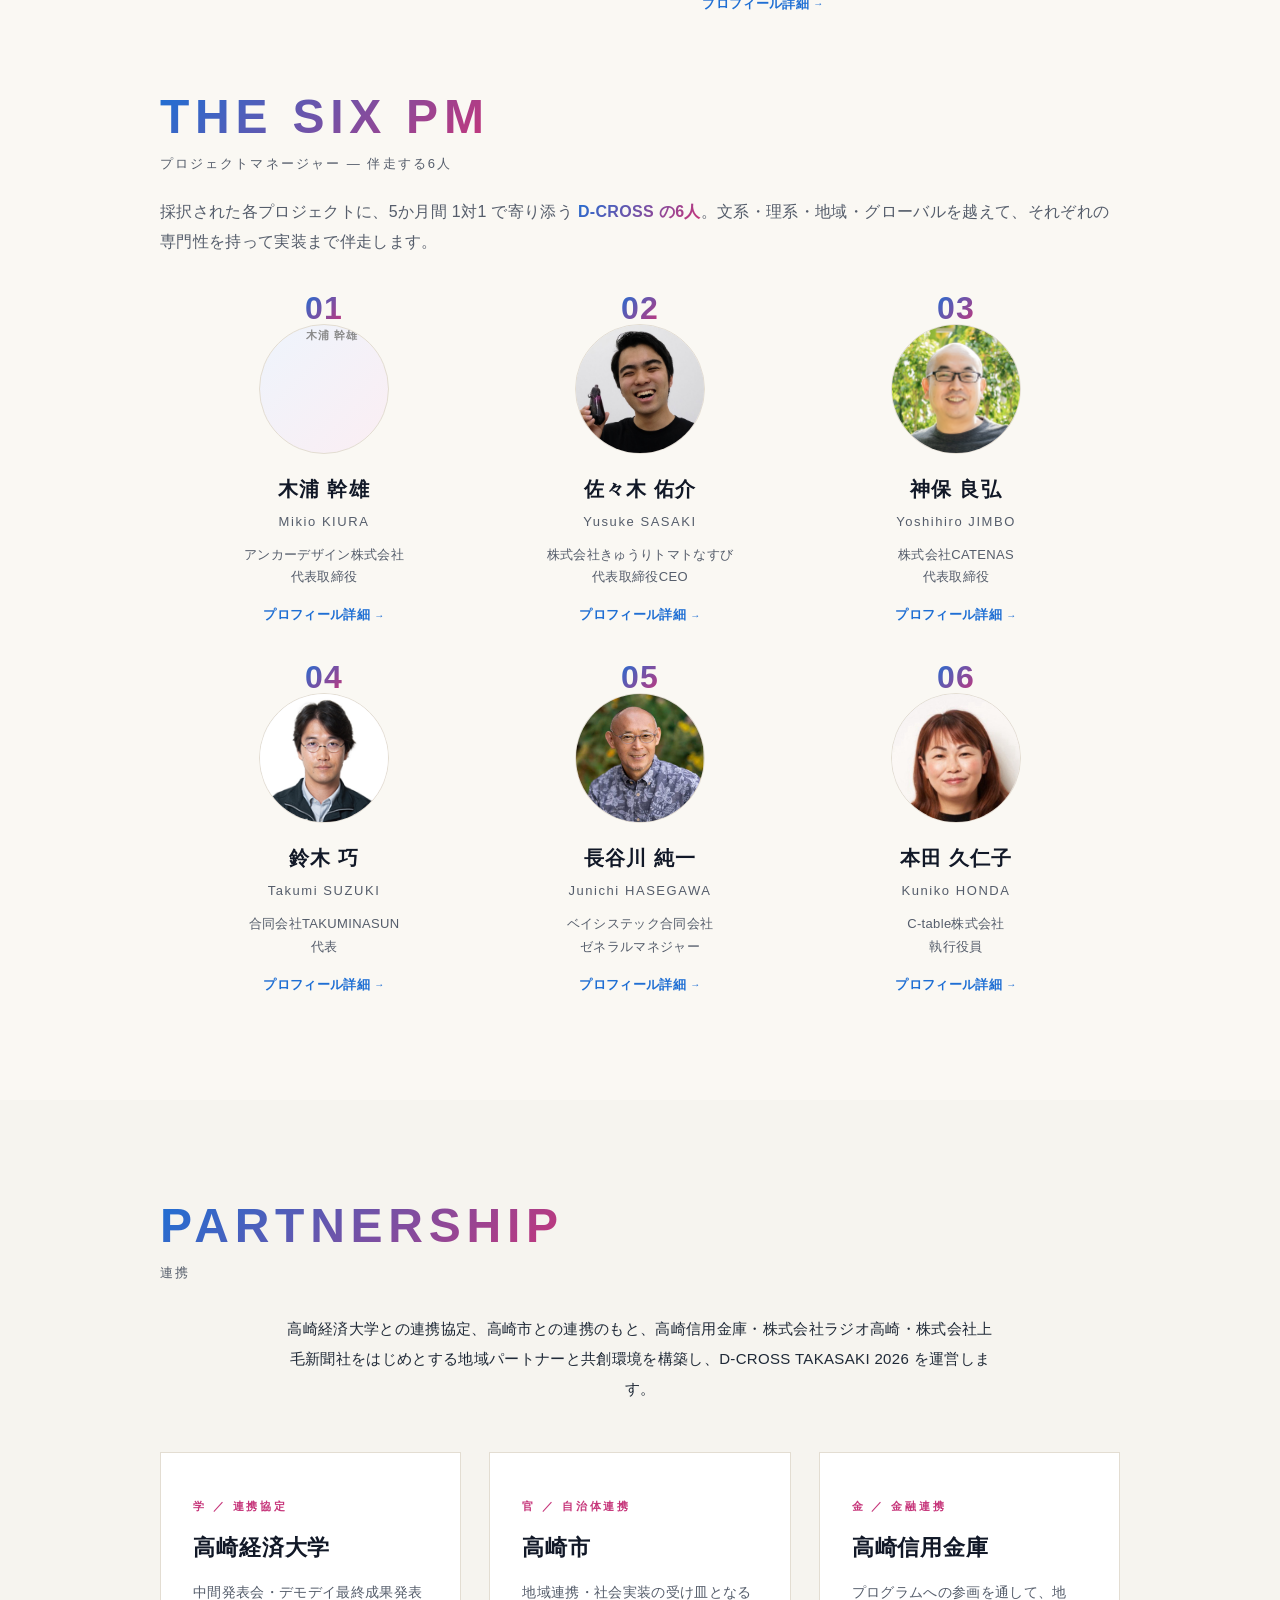
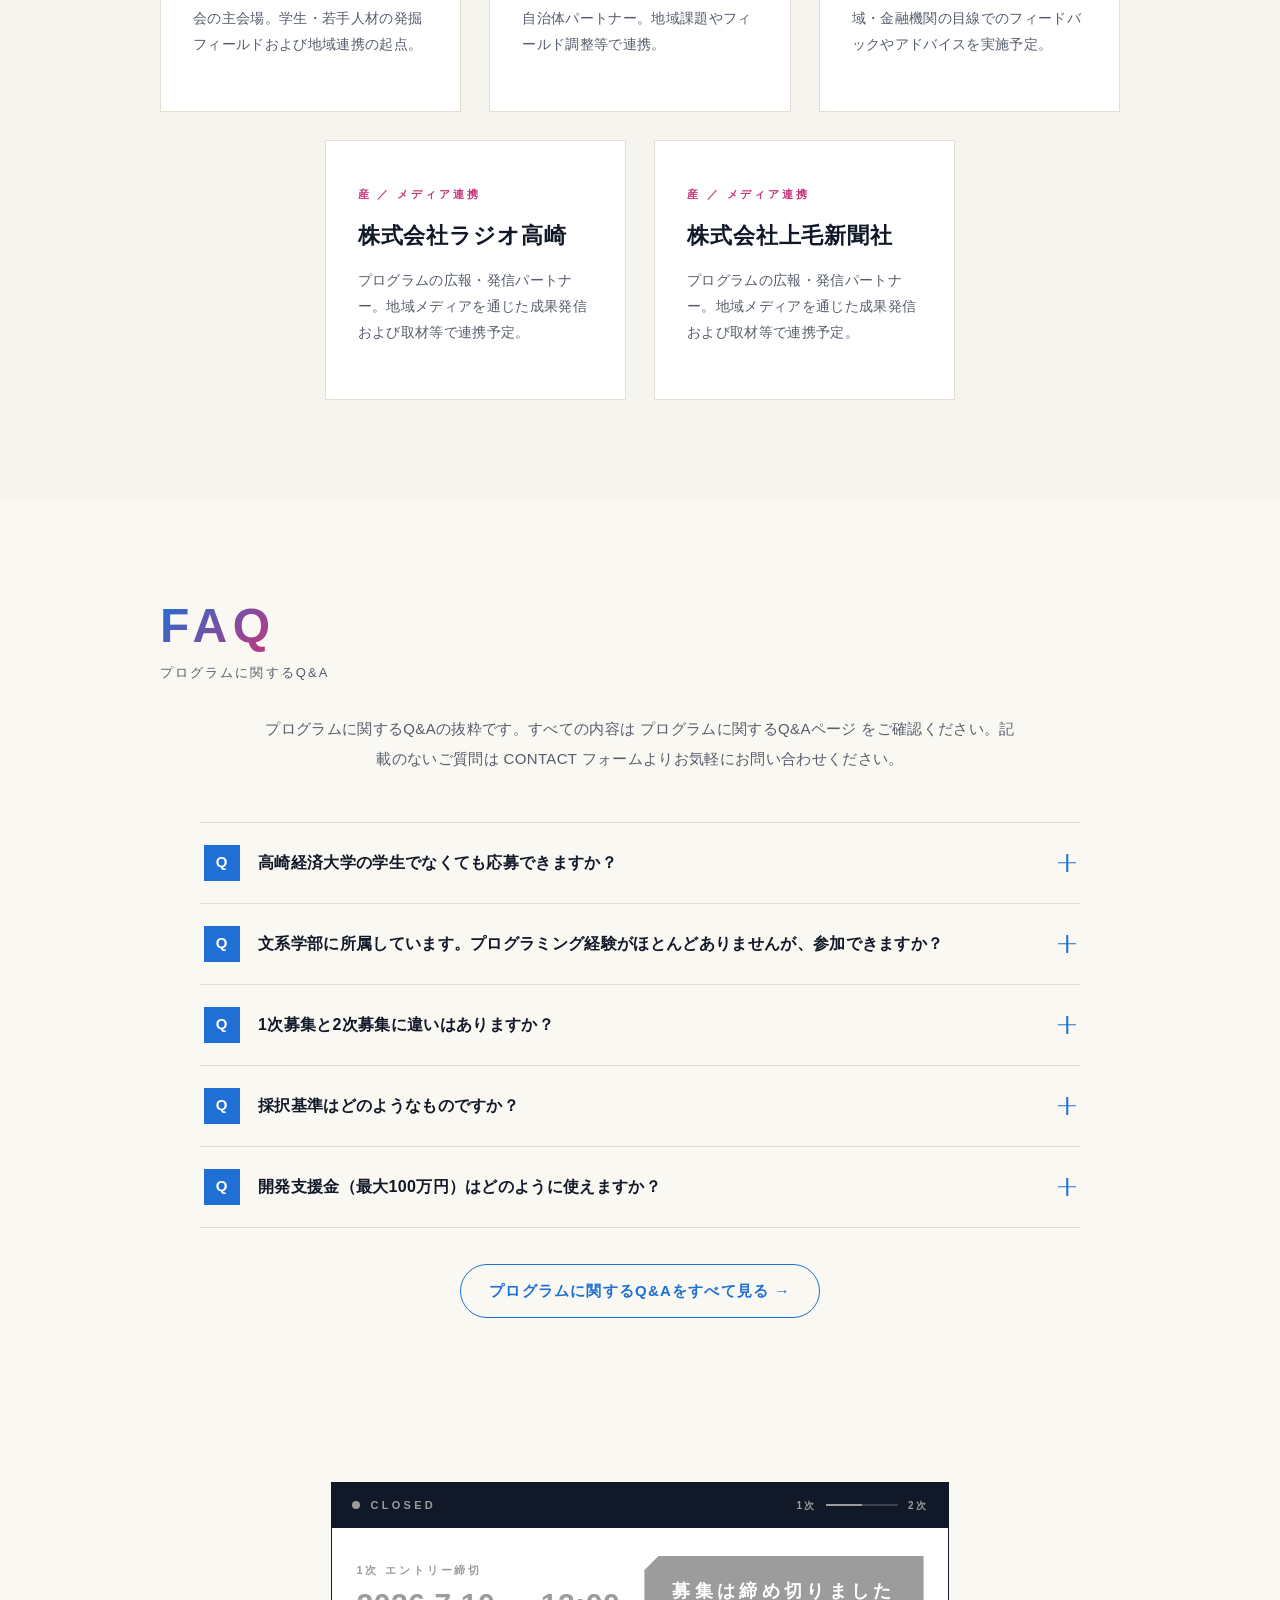
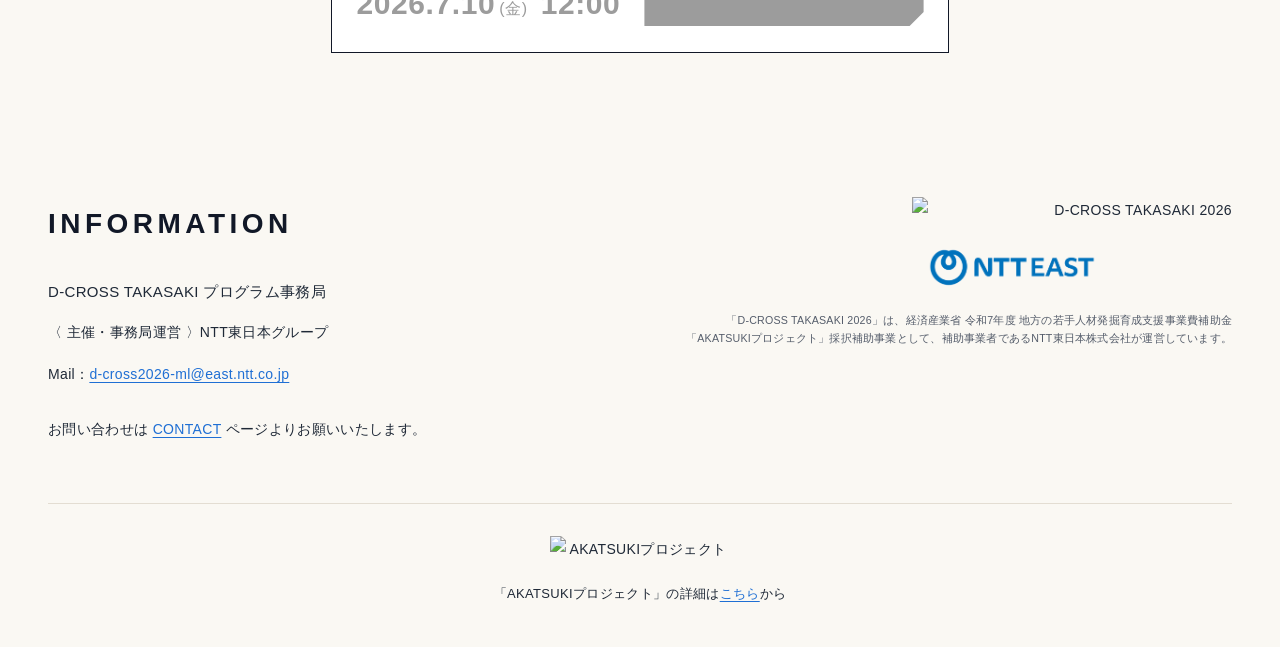
==== commit a74802af: "Announce 10-project selection & no 2次募集: NEWS + notice page - news/recruitment-result-20260730.html:" ====
--- a/index.html
+++ b/index.html
@@ -187,10 +187,9 @@
         <p class="dc-cta-info-date">2026.7.10<span class="dow">(金)</span> <span class="dc-cta-time">12:00</span></p>
       </div>
       <div class="dc-cta-action dc-cta-action-disabled" aria-disabled="true">
-        <span class="dc-cta-action-label">1次募集は締め切りました</span>
-      </div>
-    </div>
-    <p class="dc-cta-note">たくさんのご応募をありがとうございました。<br>選考結果は追ってご連絡いたします。<br>※2次募集の実施は未定です。実施の場合は本サイトにて随時案内いたします。</p>
+        <span class="dc-cta-action-label">募集は締め切りました</span>
+      </div>
+    </div>
   </div>
 </div>
 
@@ -202,6 +201,10 @@
       <p class="section-heading-ja">お知らせ</p>
     </div>
     <div class="news-list">
+      <div class="news-item">
+        <span class="news-date">2026.07.30</span>
+        <p><a href="news/recruitment-result-20260730.html">10プロジェクト採択決定および2次募集未実施のお知らせ</a></p>
+      </div>
       <div class="news-item">
         <span class="news-date">2026.07.10</span>
         <p>1次募集の受付を終了いたしました。たくさんのご応募をありがとうございました。</p>
@@ -812,10 +815,9 @@
         <p class="dc-cta-info-date">2026.7.10<span class="dow">(金)</span> <span class="dc-cta-time">12:00</span></p>
       </div>
       <div class="dc-cta-action dc-cta-action-disabled" aria-disabled="true">
-        <span class="dc-cta-action-label">1次募集は締め切りました</span>
-      </div>
-    </div>
-    <p class="dc-cta-note">たくさんのご応募をありがとうございました。<br>選考結果は追ってご連絡いたします。<br>※2次募集の実施は未定です。実施の場合は本サイトにて随時案内いたします。</p>
+        <span class="dc-cta-action-label">募集は締め切りました</span>
+      </div>
+    </div>
   </div>
 </div>
 
